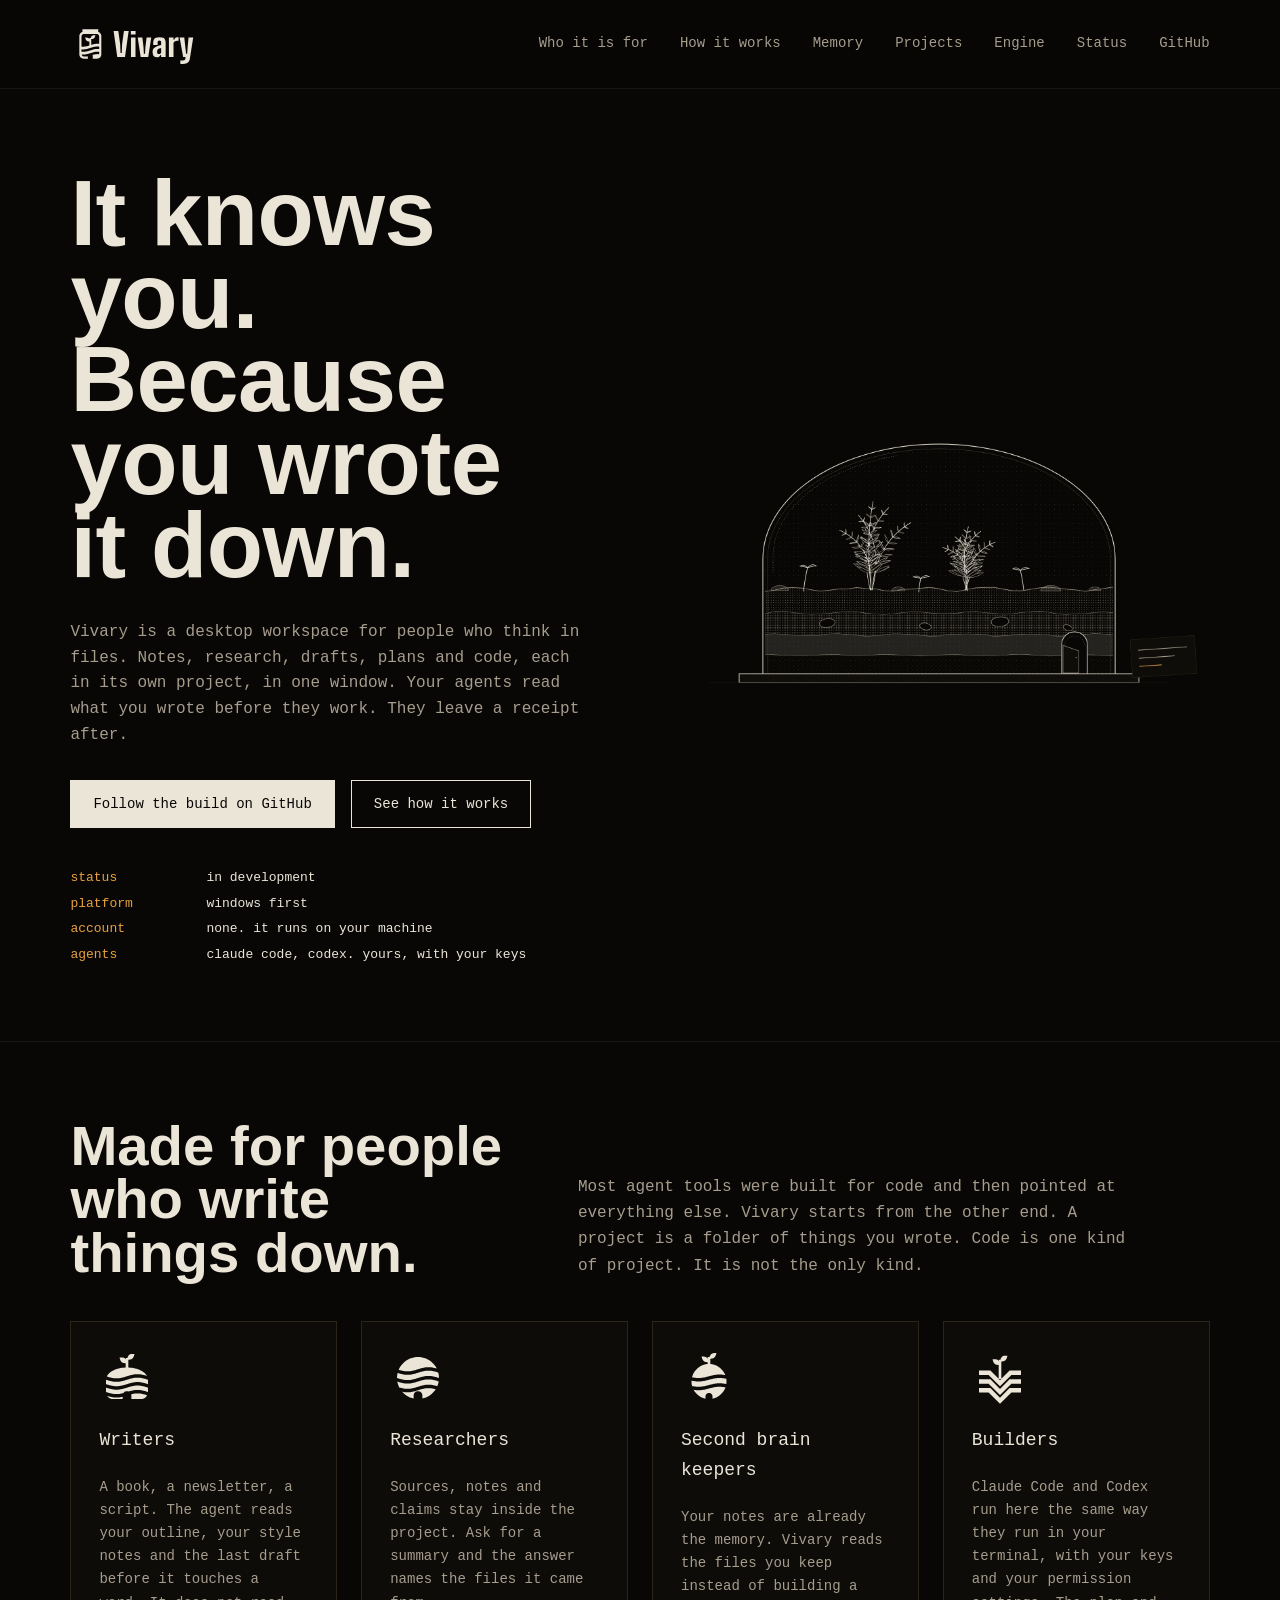
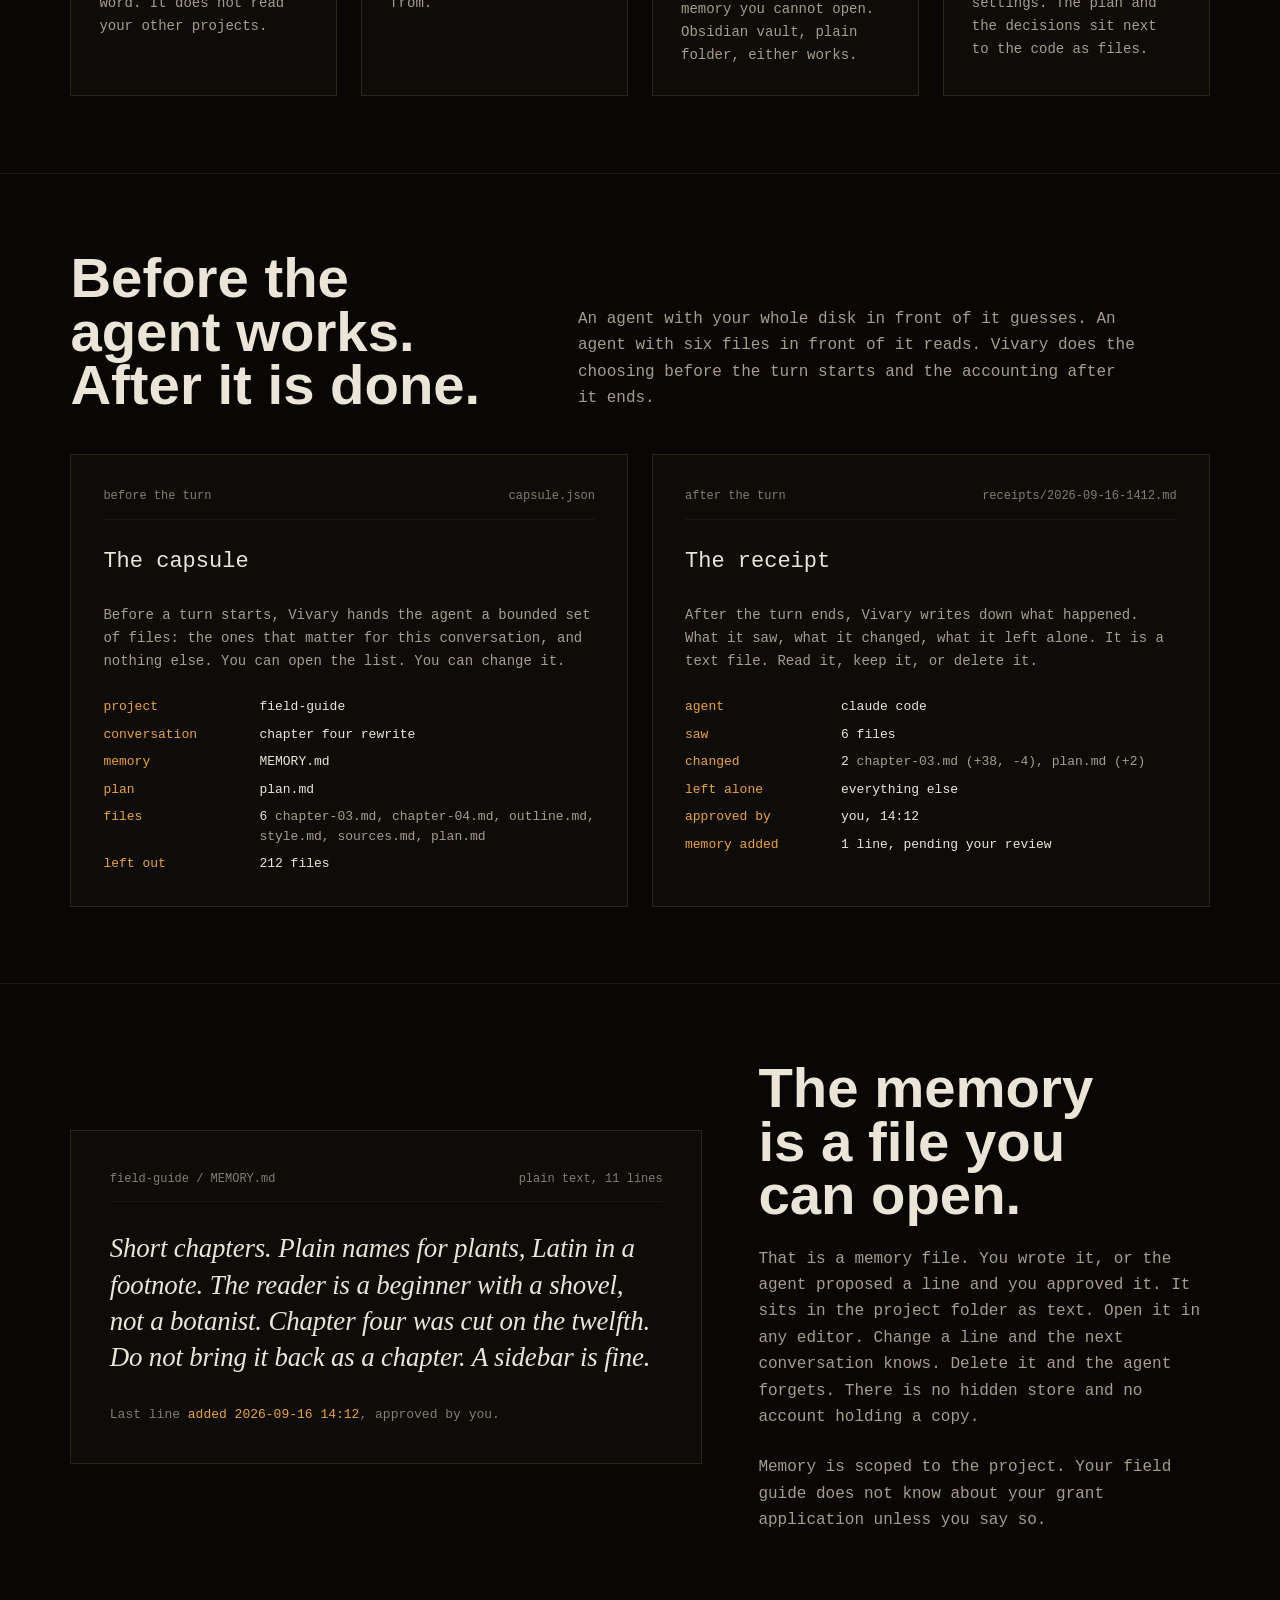
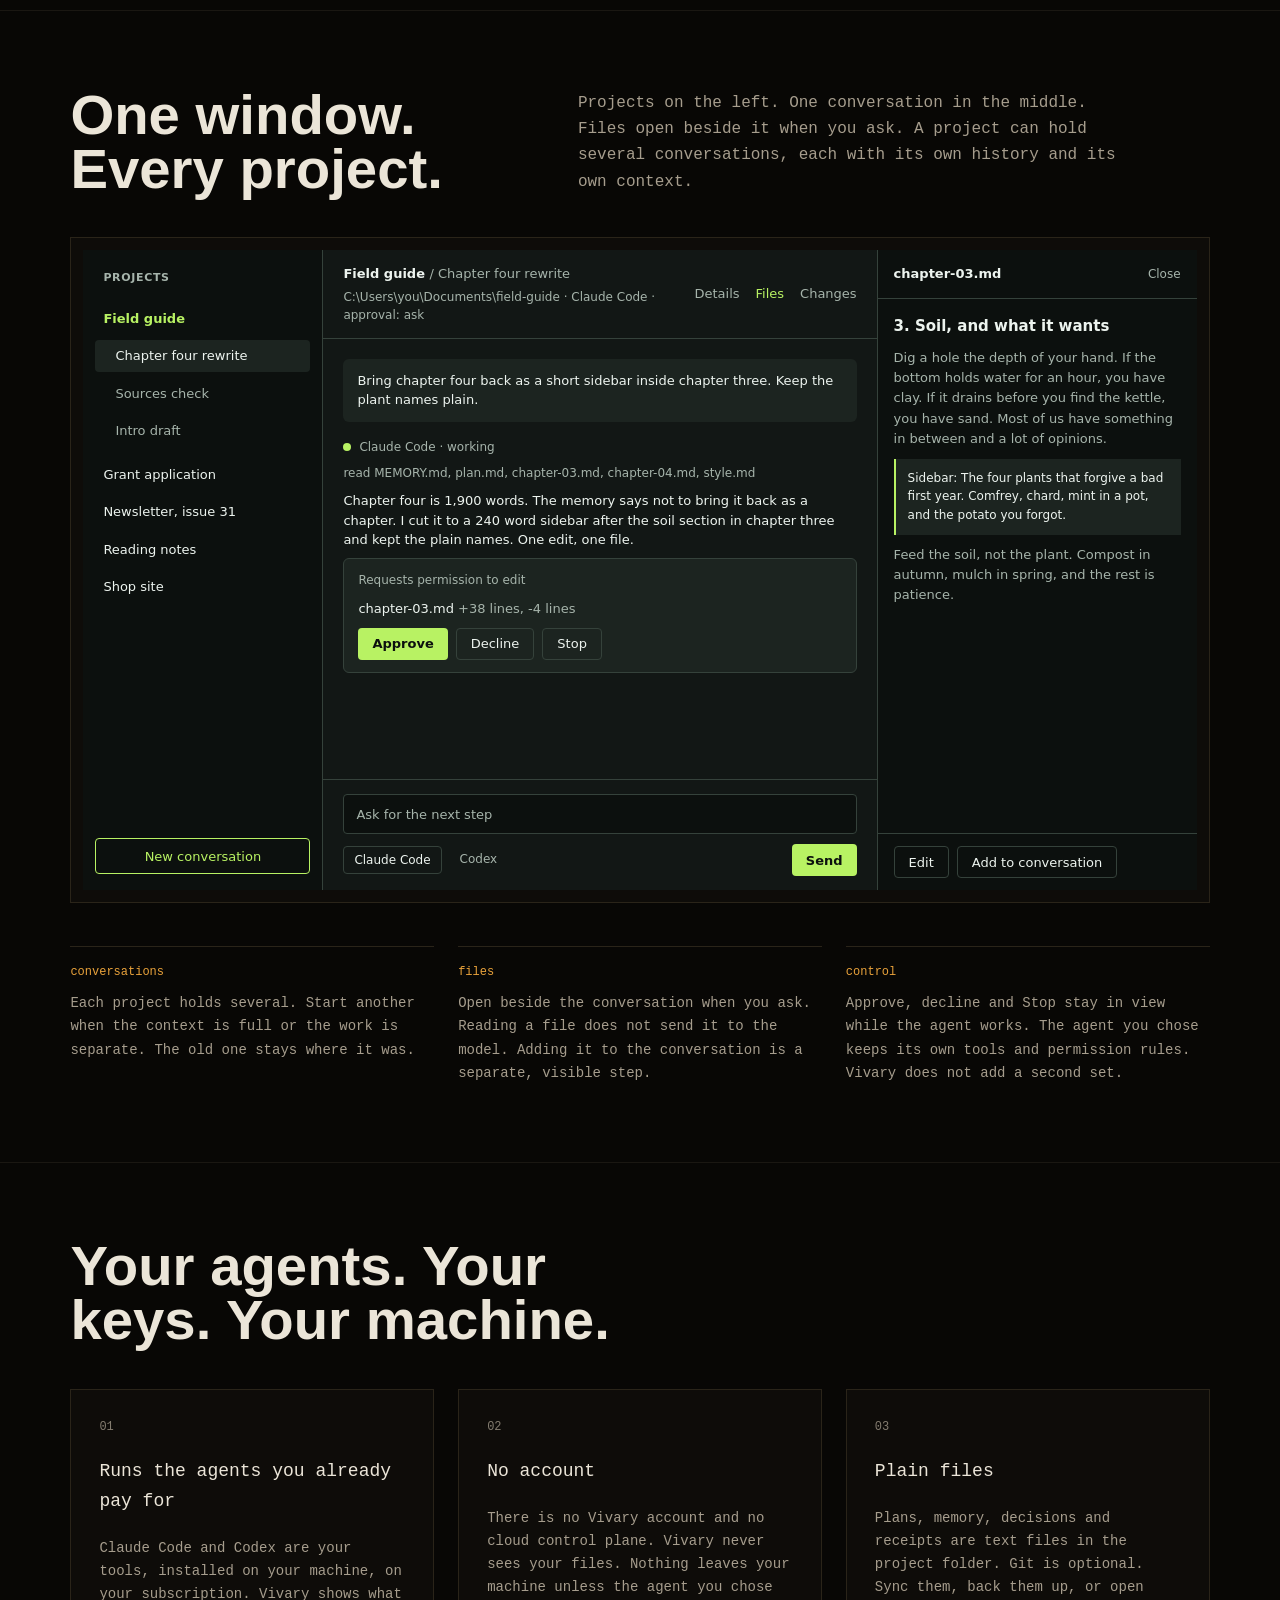
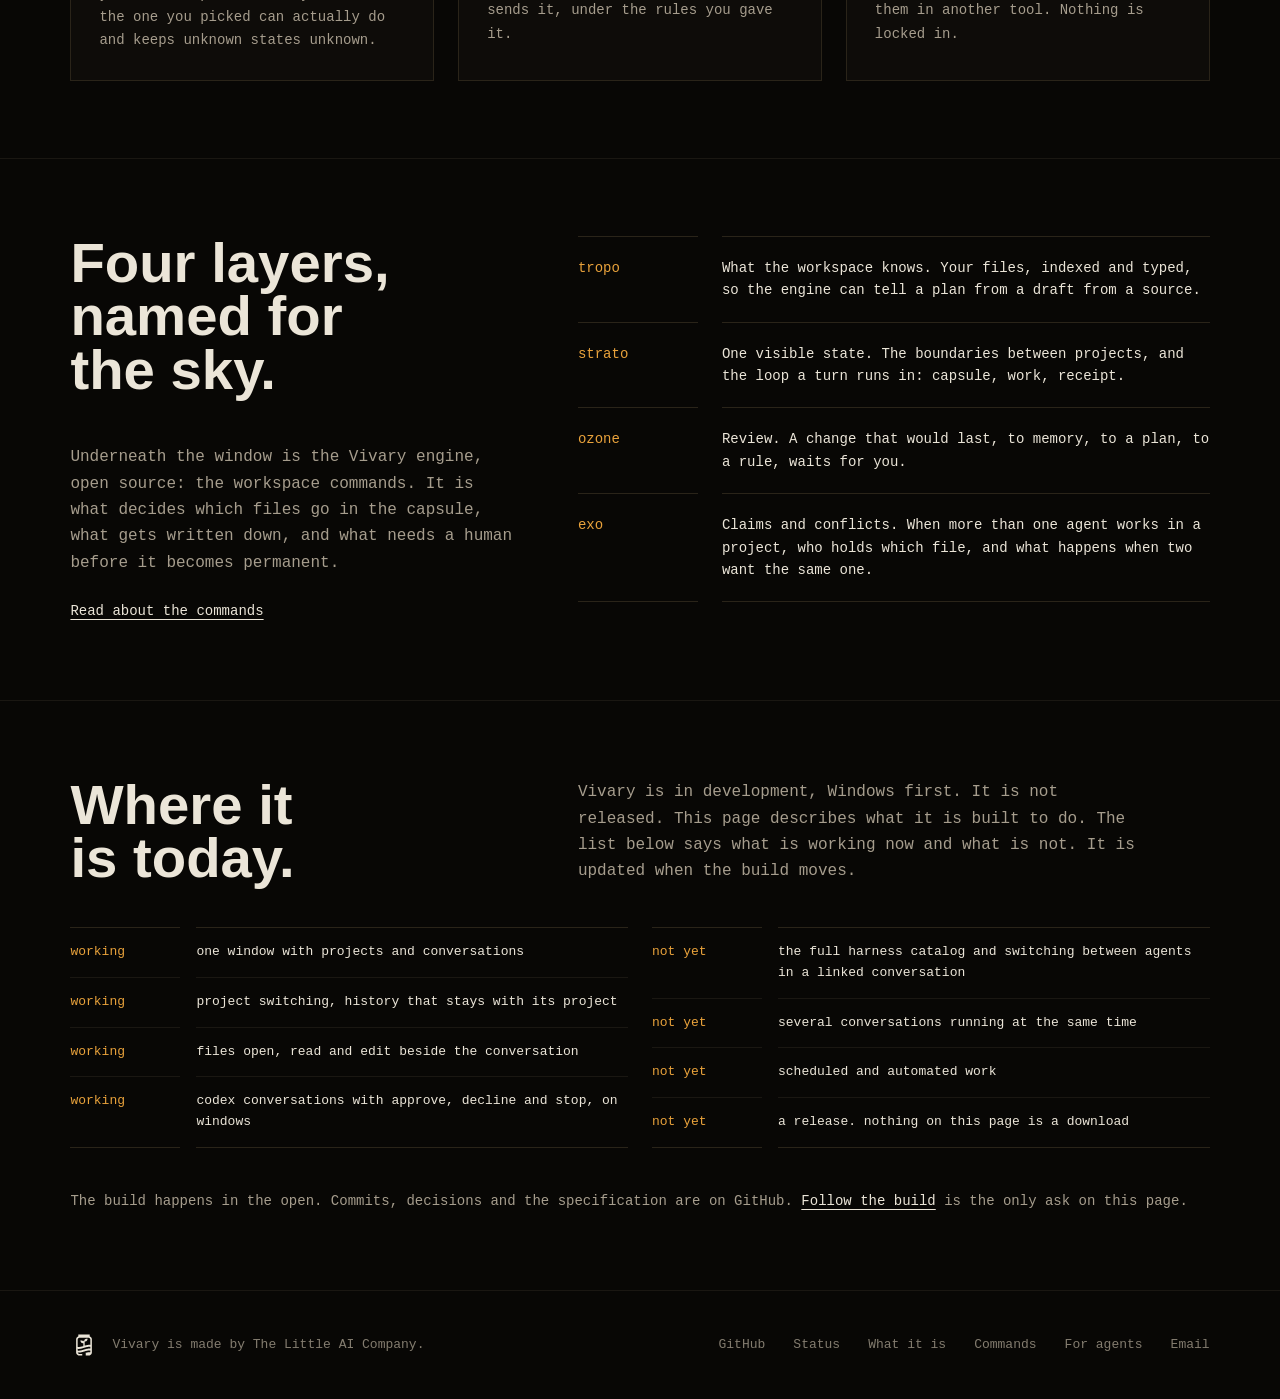
==== index.html @ 5a834c54 "Preview build of vivary-site at 9e6b8a2" ====
<!DOCTYPE html><html lang="en" class="geist_a71539c9-module__T19VSG__variable geist_mono_8d43a2aa-module__8Li5zG__variable h-full antialiased"><head><meta charSet="utf-8"/><meta name="viewport" content="width=device-width, initial-scale=1"/><link rel="preload" href="/_next/static/media/66b33cc02d8f8b9d-s.p.3slq8sz4zhb1g.woff2" as="font" crossorigin="" type="font/woff2"/><link rel="preload" href="/_next/static/media/797e433ab948586e-s.p.0r6juujl39pe6.woff2" as="font" crossorigin="" type="font/woff2"/><link rel="preload" href="/_next/static/media/caa3a2e1cccd8315-s.p.0wgildi0cnwt9.woff2" as="font" crossorigin="" type="font/woff2"/><link rel="preload" href="/_next/static/media/f99c309598d4ef8a.p.2mx8o19a7jz1u.woff2" as="font" crossorigin="" type="font/woff2"/><link rel="preload" href="/brand/vivary-lockup-horizontal-bone.svg" as="image"/><link rel="preload" href="/brand/vivary-mark-dome-sprout-bone.svg" as="image"/><link rel="preload" href="/brand/vivary-mark-wave-globe-bone.svg" as="image"/><link rel="preload" href="/brand/vivary-mark-seed-world-bone.svg" as="image"/><link rel="preload" href="/brand/vivary-mark-strata-sprout-bone.svg" as="image"/><link rel="preload" href="/brand/vivary-mark-jar-bone.svg" as="image"/><link rel="stylesheet" href="/_next/static/chunks/41eshlbmey2hq.css" data-precedence="next"/><link rel="stylesheet" href="/_next/static/chunks/0y_wzy_eu-_cp.css" data-precedence="next"/><link rel="preload" as="script" fetchPriority="low" href="/_next/static/chunks/1fklq3a2tovvo.js"/><script src="/_next/static/chunks/3__uuebf2tk1a.js" async=""></script><script src="/_next/static/chunks/02d1bsf4dkg_l.js" async=""></script><script src="/_next/static/chunks/0x1mb89vrvy-1.js" async=""></script><script src="/_next/static/chunks/turbopack-0-k1bry-fw7cl.js" async=""></script><script src="/_next/static/chunks/42jt0d-7f3_r1.js" async=""></script><script src="/_next/static/chunks/35w9cjxe9fbm-.js" async=""></script><title>Vivary knows you because you wrote it down</title><meta name="description" content="Vivary is a desktop workspace where your agents work from the files you own. It knows you. Because you wrote it down."/><meta name="robots" content="noindex, nofollow"/><link rel="canonical" href="https://vivary-dev.github.io/"/><meta property="og:title" content="Vivary"/><meta property="og:description" content="A desktop workspace where your agents work from files you own."/><meta property="og:site_name" content="Vivary"/><meta property="og:image" content="https://vivary-dev.github.io/brand/vivary-social-1200x630.png"/><meta property="og:image:width" content="1200"/><meta property="og:image:height" content="630"/><meta property="og:image:alt" content="Vivary. It knows you. Because you wrote it down."/><meta property="og:type" content="website"/><meta name="twitter:card" content="summary_large_image"/><meta name="twitter:title" content="Vivary"/><meta name="twitter:description" content="A desktop workspace where your agents work from files you own."/><meta name="twitter:image" content="https://vivary-dev.github.io/brand/vivary-social-1200x630.png"/><link rel="icon" href="/icon.svg?icon.3n-skihkjkcry.svg" sizes="any" type="image/svg+xml"/><link rel="apple-touch-icon" href="/apple-icon.png?apple-icon.2tn1xa0q-9phf.png" sizes="1024x1024" type="image/png"/><meta name="next-size-adjust" content=""/><script src="/_next/static/chunks/0cz1d0mv5g_q7.js" noModule=""></script></head><body class="min-h-full flex flex-col"><div hidden=""><!--$--><!--/$--></div><div class="v9 big_shoulders_38bdf69b-module__PnRATa__variable fraunces_84f9cc3c-module__8w8rDW__variable"><a class="skip" href="#main">Skip to content</a><header class="top"><div class="wrap"><a class="brand" aria-label="Vivary home" href="/"><img src="/brand/vivary-lockup-horizontal-bone.svg" alt="Vivary" width="173" height="88"/></a><nav aria-label="Site"><a href="/#for">Who it is for</a><a href="/#how">How it works</a><a href="/#memory">Memory</a><a href="/#projects">Projects</a><a href="/#engine">Engine</a><a href="/#status">Status</a><a href="https://github.com/vivary-dev">GitHub</a></nav><button type="button" class="menu-button" aria-label="Open menu" aria-expanded="false" aria-controls="_R_39brb_"><svg width="20" height="20" viewBox="0 0 20 20" fill="none" stroke="currentColor" stroke-width="1.5" aria-hidden="true"><path d="M3 6h14M3 10h14M3 14h14"></path></svg></button><div id="_R_39brb_" class="menu" data-open="false"><nav aria-label="Site, phone"><a href="/#for">Who it is for</a><a href="/#how">How it works</a><a href="/#memory">Memory</a><a href="/#projects">Projects</a><a href="/#engine">Engine</a><a href="/#status">Status</a><a href="https://github.com/vivary-dev">GitHub</a></nav></div></div></header><main id="main"><script type="application/ld+json">{"@context":"https://schema.org","@graph":[{"@type":"SoftwareApplication","name":"Vivary","description":"A desktop workspace where your agents work from files you own.","applicationCategory":"DeveloperApplication","operatingSystem":"Windows","author":{"@type":"Organization","name":"The Little AI Company"},"creator":{"@type":"Person","name":"Jeff Kazzee"},"url":"/"},{"@type":"Organization","name":"Vivary","url":"/","sameAs":["https://github.com/vivary-dev","https://github.com/vivary-dev/Vivary-New","https://github.com/vivary-dev/vivary"]}]}</script><section id="top" class="hero in"><div class="wrap"><div class="hero-copy"><h1 class="display display-xl">It knows you. Because you wrote it down.</h1><p class="deck">Vivary is a desktop workspace for people who think in files. Notes, research, drafts, plans and code, each in its own project, in one window. Your agents read what you wrote before they work. They leave a receipt after.</p><div class="cta"><a class="btn btn-solid" href="https://github.com/vivary-dev/Vivary-New">Follow the build on GitHub</a><a class="btn" href="#how">See how it works</a></div><dl class="kv num"><div><dt>status</dt><dd>in development</dd></div><div><dt>platform</dt><dd>windows first</dd></div><div><dt>account</dt><dd>none. it runs on your machine</dd></div><div><dt>agents</dt><dd>claude code, codex. yours, with your keys</dd></div></dl></div><div class="hero-art"><picture><source srcSet="/brand/vivary-hero-vivarium.webp" type="image/webp"/><img src="/brand/vivary-hero-vivarium.png" width="1600" height="900" alt="A vivarium in cross section: a glass cloche over four strata, ferns and sprouts, a door at the edge of the world, and a label leaning on the plate"/></picture></div></div></section><section id="for" class="sec"><div class="wrap stack"><div class="intro"><h2 class="display display-lg reveal">Made for people who write things down.</h2><p class="lede reveal">Most agent tools were built for code and then pointed at everything else. Vivary starts from the other end. A project is a folder of things you wrote. Code is one kind of project. It is not the only kind.</p></div><div class="cards reveal"><article class="card scan"><img src="/brand/vivary-mark-dome-sprout-bone.svg" alt="" width="56" height="56"/><h3>Writers</h3><p>A book, a newsletter, a script. The agent reads your outline, your style notes and the last draft before it touches a word. It does not read your other projects.</p></article><article class="card scan"><img src="/brand/vivary-mark-wave-globe-bone.svg" alt="" width="56" height="56"/><h3>Researchers</h3><p>Sources, notes and claims stay inside the project. Ask for a summary and the answer names the files it came from.</p></article><article class="card scan"><img src="/brand/vivary-mark-seed-world-bone.svg" alt="" width="56" height="56"/><h3>Second brain keepers</h3><p>Your notes are already the memory. Vivary reads the files you keep instead of building a memory you cannot open. Obsidian vault, plain folder, either works.</p></article><article class="card scan"><img src="/brand/vivary-mark-strata-sprout-bone.svg" alt="" width="56" height="56"/><h3>Builders</h3><p>Claude Code and Codex run here the same way they run in your terminal, with your keys and your permission settings. The plan and the decisions sit next to the code as files.</p></article></div></div></section><section id="how" class="sec"><div class="wrap stack"><div class="intro"><h2 class="display display-lg reveal">Before the agent works. After it is done.</h2><p class="lede reveal">An agent with your whole disk in front of it guesses. An agent with six files in front of it reads. Vivary does the choosing before the turn starts and the accounting after it ends.</p></div><div class="cards cards-2 reveal"><article class="card card-wide scan"><div class="card-head"><span>before the turn</span><span>capsule.json</span></div><h3>The capsule</h3><p>Before a turn starts, Vivary hands the agent a bounded set of files: the ones that matter for this conversation, and nothing else. You can open the list. You can change it.</p><dl class="kv num"><div><dt>project</dt><dd>field-guide</dd></div><div><dt>conversation</dt><dd>chapter four rewrite</dd></div><div><dt>memory</dt><dd>MEMORY.md</dd></div><div><dt>plan</dt><dd>plan.md</dd></div><div><dt>files</dt><dd>6 <span>chapter-03.md, chapter-04.md, outline.md, style.md, sources.md, plan.md</span></dd></div><div><dt>left out</dt><dd>212 files</dd></div></dl></article><article class="card card-wide scan"><div class="card-head"><span>after the turn</span><span>receipts/2026-09-16-1412.md</span></div><h3>The receipt</h3><p>After the turn ends, Vivary writes down what happened. What it saw, what it changed, what it left alone. It is a text file. Read it, keep it, or delete it.</p><dl class="kv num"><div><dt>agent</dt><dd>claude code</dd></div><div><dt>saw</dt><dd>6 files</dd></div><div><dt>changed</dt><dd>2 <span>chapter-03.md (+38, -4), plan.md (+2)</span></dd></div><div><dt>left alone</dt><dd>everything else</dd></div><div><dt>approved by</dt><dd>you, 14:12</dd></div><div><dt>memory added</dt><dd>1 line, pending your review</dd></div></dl></article></div></div></section><section id="memory" class="sec"><div class="wrap memory-grid"><figure class="memfig scan reveal"><div class="card-head"><span>field-guide / MEMORY.md</span><span>plain text, 11 lines</span></div><blockquote class="speaks">Short chapters. Plain names for plants, Latin in a footnote. The reader is a beginner with a shovel, not a botanist. Chapter four was cut on the twelfth. Do not bring it back as a chapter. A sidebar is fine.</blockquote><figcaption>Last line <span class="rec">added 2026-09-16 14:12</span>, approved by you.</figcaption></figure><div class="memory-copy"><h2 class="display display-lg reveal">The memory is a file you can open.</h2><p class="lede reveal">That is a memory file. You wrote it, or the agent proposed a line and you approved it. It sits in the project folder as text. Open it in any editor. Change a line and the next conversation knows. Delete it and the agent forgets. There is no hidden store and no account holding a copy.</p><p class="lede reveal">Memory is scoped to the project. Your field guide does not know about your grant application unless you say so.</p></div></div></section><section id="projects" class="sec"><div class="wrap stack"><div class="intro"><h2 class="display display-lg reveal">One window. Every project.</h2><p class="lede reveal">Projects on the left. One conversation in the middle. Files open beside it when you ask. A project can hold several conversations, each with its own history and its own context.</p></div><div class="app-frame reveal" aria-label="The Vivary window, drawn" role="img"><div class="app" aria-hidden="true"><div class="app-nav"><div class="rail">PROJECTS</div><div class="proj on">Field guide</div><div class="conv on">Chapter four rewrite</div><div class="conv">Sources check</div><div class="conv">Intro draft</div><div class="proj" style="padding-top:0.75rem">Grant application</div><div class="proj">Newsletter, issue 31</div><div class="proj">Reading notes</div><div class="proj">Shop site</div><div class="grow"></div><span class="app-btn outline-lime" style="display:inline-flex;align-items:center;justify-content:center">New conversation</span></div><div class="app-main"><div class="app-bar"><div><b>Field guide <span>/ Chapter four rewrite</span></b><small><span class="phone-only">Claude Code · approval: ask</span><span class="desk-only">C:\Users\you\Documents\field-guide · Claude Code · approval: ask</span></small></div><div class="tabs"><span class="phone-only">Projects</span><span class="desk-only">Details</span><span class="on">Files</span><span class="desk-only">Changes</span></div></div><div class="app-thread"><div class="app-me">Bring chapter four back as a short sidebar inside chapter three. Keep the plant names plain.</div><div class="app-turn"><div class="who">Claude Code · working</div><div class="read">read MEMORY.md, plan.md, chapter-03.md, chapter-04.md, style.md</div><div>Chapter four is 1,900 words. The memory says not to bring it back as a chapter. I cut it to a 240 word sidebar after the soil section in chapter three and kept the plain names. One edit, one file.</div><div class="app-ask"><div class="sub">Requests permission to edit</div><b>chapter-03.md <span>+38 lines, -4 lines</span></b><div class="row"><span class="app-btn primary" style="display:inline-flex;align-items:center">Approve</span><span class="app-btn" style="display:inline-flex;align-items:center">Decline</span><span class="app-btn" style="display:inline-flex;align-items:center">Stop</span></div></div></div></div><div class="app-compose"><div class="field">Ask for the next step</div><div class="row"><div class="pick"><span class="on">Claude Code</span><span>Codex</span></div><span class="app-btn primary" style="display:inline-flex;align-items:center">Send</span></div></div></div><div class="app-files"><div class="head">chapter-03.md <span>Close</span></div><div class="doc"><h4>3. Soil, and what it wants</h4><p>Dig a hole the depth of your hand. If the bottom holds water for an hour, you have clay. If it drains before you find the kettle, you have sand. Most of us have something in between and a lot of opinions.</p><div class="aside">Sidebar: The four plants that forgive a bad first year. Comfrey, chard, mint in a pot, and the potato you forgot.</div><p>Feed the soil, not the plant. Compost in autumn, mulch in spring, and the rest is patience.</p></div><div class="foot"><span class="app-btn" style="display:inline-flex;align-items:center">Edit</span><span class="app-btn" style="display:inline-flex;align-items:center">Add to conversation</span></div></div></div></div><div class="notes reveal"><div class="note"><div class="key">conversations</div><p>Each project holds several. Start another when the context is full or the work is separate. The old one stays where it was.</p></div><div class="note"><div class="key">files</div><p>Open beside the conversation when you ask. Reading a file does not send it to the model. Adding it to the conversation is a separate, visible step.</p></div><div class="note"><div class="key">control</div><p>Approve, decline and Stop stay in view while the agent works. The agent you chose keeps its own tools and permission rules. Vivary does not add a second set.</p></div></div></div></section><section class="sec"><div class="wrap stack"><h2 class="display display-lg reveal" style="max-width:22ch">Your agents. Your keys. Your machine.</h2><div class="cards cards-3 reveal"><article class="card scan"><div class="ord">01</div><h3>Runs the agents you already pay for</h3><p>Claude Code and Codex are your tools, installed on your machine, on your subscription. Vivary shows what the one you picked can actually do and keeps unknown states unknown.</p></article><article class="card scan"><div class="ord">02</div><h3>No account</h3><p>There is no Vivary account and no cloud control plane. Vivary never sees your files. Nothing leaves your machine unless the agent you chose sends it, under the rules you gave it.</p></article><article class="card scan"><div class="ord">03</div><h3>Plain files</h3><p>Plans, memory, decisions and receipts are text files in the project folder. Git is optional. Sync them, back them up, or open them in another tool. Nothing is locked in.</p></article></div></div></section><section id="engine" class="sec"><div class="wrap two"><div class="lead engine-copy"><h2 class="display display-lg reveal">Four layers, named for the sky.</h2><p class="lede reveal">Underneath the window is the Vivary engine, open source: the workspace commands. It is what decides which files go in the capsule, what gets written down, and what needs a human before it becomes permanent.</p><p class="reveal" style="margin:0;font-size:var(--t-sm)"><a class="link" href="/commands/">Read about the commands</a></p></div><div class="body reveal"><dl class="rows num" aria-label="The four layers"><div><dt>tropo</dt><dd>What the workspace knows. Your files, indexed and typed, so the engine can tell a plan from a draft from a source.</dd></div><div><dt>strato</dt><dd>One visible state. The boundaries between projects, and the loop a turn runs in: capsule, work, receipt.</dd></div><div><dt>ozone</dt><dd>Review. A change that would last, to memory, to a plan, to a rule, waits for you.</dd></div><div><dt>exo</dt><dd>Claims and conflicts. When more than one agent works in a project, who holds which file, and what happens when two want the same one.</dd></div></dl></div></div></section><section id="status" class="sec"><div class="wrap stack"><div class="intro"><h2 class="display display-lg reveal">Where it is today.</h2><p class="lede reveal">Vivary is in development, Windows first. It is not released. This page describes what it is built to do. The list below says what is working now and what is not. It is updated when the build moves.</p></div><div class="today reveal"><dl class="rows num rows-tight" aria-label="Working now"><div><dt>working</dt><dd>one window with projects and conversations</dd></div><div><dt>working</dt><dd>project switching, history that stays with its project</dd></div><div><dt>working</dt><dd>files open, read and edit beside the conversation</dd></div><div><dt>working</dt><dd>codex conversations with approve, decline and stop, on windows</dd></div></dl><dl class="rows num rows-tight" aria-label="Not yet"><div><dt>not yet</dt><dd>the full harness catalog and switching between agents in a linked conversation</dd></div><div><dt>not yet</dt><dd>several conversations running at the same time</dd></div><div><dt>not yet</dt><dd>scheduled and automated work</dd></div><div><dt>not yet</dt><dd>a release. nothing on this page is a download</dd></div></dl></div><p class="lede reveal" style="max-width:none;font-size:var(--t-sm)">The build happens in the open. Commits, decisions and the specification are on GitHub.<!-- --> <a class="link" href="https://github.com/vivary-dev/Vivary-New">Follow the build</a> <!-- -->is the only ask on this page.</p></div></section></main><footer><div class="wrap"><div class="made"><img src="/brand/vivary-mark-jar-bone.svg" alt="" width="28" height="28"/><span>Vivary is made by The Little AI Company.</span></div><nav aria-label="Footer"><a href="https://github.com/vivary-dev">GitHub</a><a href="/#status">Status</a><a href="/what-is-vivary/">What it is</a><a href="/commands/">Commands</a><a href="/llms.txt">For agents</a><a href="mailto:support@vivary.dev">Email</a></nav></div></footer></div><!--$--><!--/$--><script src="/_next/static/chunks/1fklq3a2tovvo.js" id="_R_" async=""></script><script>(self.__next_f=self.__next_f||[]).push([0])</script><script>self.__next_f.push([1,"1:\"$Sreact.fragment\"\n2:I[10240,[\"/_next/static/chunks/42jt0d-7f3_r1.js\"],\"default\"]\n3:I[75681,[\"/_next/static/chunks/42jt0d-7f3_r1.js\"],\"default\"]\n4:I[3453,[\"/_next/static/chunks/42jt0d-7f3_r1.js\",\"/_next/static/chunks/35w9cjxe9fbm-.js\"],\"\"]\n5:I[19154,[\"/_next/static/chunks/42jt0d-7f3_r1.js\",\"/_next/static/chunks/35w9cjxe9fbm-.js\"],\"MobileNav\"]\n6:I[41021,[\"/_next/static/chunks/42jt0d-7f3_r1.js\",\"/_next/static/chunks/35w9cjxe9fbm-.js\"],\"Section\"]\n7:I[78483,[\"/_next/static/chunks/42jt0d-7f3_r1.js\"],\"Umami\"]\n11:I[4450,[\"/_next/static/chunks/42jt0d-7f3_r1.js\"],\"default\",1]\n:HL[\"/_next/static/chunks/41eshlbmey2hq.css\",\"style\"]\n:HL[\"/_next/static/media/66b33cc02d8f8b9d-s.p.3slq8sz4zhb1g.woff2\",\"font\",{\"crossOrigin\":\"\",\"type\":\"font/woff2\"}]\n:HL[\"/_next/static/media/797e433ab948586e-s.p.0r6juujl39pe6.woff2\",\"font\",{\"crossOrigin\":\"\",\"type\":\"font/woff2\"}]\n:HL[\"/_next/static/media/caa3a2e1cccd8315-s.p.0wgildi0cnwt9.woff2\",\"font\",{\"crossOrigin\":\"\",\"type\":\"font/woff2\"}]\n:HL[\"/_next/static/media/f99c309598d4ef8a.p.2mx8o19a7jz1u.woff2\",\"font\",{\"crossOrigin\":\"\",\"type\":\"font/woff2\"}]\n:HL[\"/_next/static/chunks/0y_wzy_eu-_cp.css\",\"style\"]\n:HL[\"/brand/vivary-lockup-horizontal-bone.svg\",\"image\"]\n:HL[\"/brand/vivary-mark-jar-bone.svg\",\"image\"]\n0:{\"P\":null,\"c\":[\"\",\"\"],\"q\":\"\",\"i\":false,\"f\":[[[\"\",{\"children\":[\"__PAGE__\",{},\"$undefined\",\"$undefined\",4608]},\"$undefined\",\"$undefined\",4624],[[\"$\",\"$1\",\"c\",{\"children\":[[[\"$\",\"link\",\"0\",{\"rel\":\"stylesheet\",\"href\":\"/_next/static/chunks/41eshlbmey2hq.css\",\"precedence\":\"next\",\"crossOrigin\":\"$undefined\",\"nonce\":\"$undefined\"}],[\"$\",\"script\",\"script-0\",{\"src\":\"/_next/static/chunks/42jt0d-7f3_r1.js\",\"async\":true,\"nonce\":\"$undefined\"}]],[\"$\",\"html\",null,{\"lang\":\"en\",\"className\":\"geist_a71539c9-module__T19VSG__variable geist_mono_8d43a2aa-module__8Li5zG__variable h-full antialiased\",\"children\":[\"$\",\"body\",null,{\"className\":\"min-h-full flex flex-col\",\"children\":[[\"$\",\"$L2\",null,{\"parallelRouterKey\":\"children\",\"error\":\"$undefined\",\"errorStyles\":\"$undefined\",\"errorScripts\":\"$undefined\",\"template\":[\"$\",\"$L3\",null,{}],\"templateStyles\":\"$undefined\",\"templateScripts\":\"$undefined\",\"notFound\":[[\"$\",\"div\",null,{\"className\":\"v9 big_shoulders_38bdf69b-module__PnRATa__variable fraunces_84f9cc3c-module__8w8rDW__variable\",\"children\":[[\"$\",\"a\",null,{\"className\":\"skip\",\"href\":\"#main\",\"children\":\"Skip to content\"}],[\"$\",\"header\",null,{\"className\":\"top\",\"children\":[\"$\",\"div\",null,{\"className\":\"wrap\",\"children\":[[\"$\",\"$L4\",null,{\"className\":\"brand\",\"href\":\"/\",\"aria-label\":\"Vivary home\",\"children\":[\"$\",\"img\",null,{\"src\":\"/brand/vivary-lockup-horizontal-bone.svg\",\"alt\":\"Vivary\",\"width\":173,\"height\":88}]}],[\"$\",\"nav\",null,{\"aria-label\":\"Site\",\"children\":[[\"$\",\"$L4\",\"/#for\",{\"href\":\"/#for\",\"aria-current\":\"$undefined\",\"children\":\"Who it is for\"}],[\"$\",\"$L4\",\"/#how\",{\"href\":\"/#how\",\"aria-current\":\"$undefined\",\"children\":\"How it works\"}],[\"$\",\"$L4\",\"/#memory\",{\"href\":\"/#memory\",\"aria-current\":\"$undefined\",\"children\":\"Memory\"}],[\"$\",\"$L4\",\"/#projects\",{\"href\":\"/#projects\",\"aria-current\":\"$undefined\",\"children\":\"Projects\"}],[\"$\",\"$L4\",\"/#engine\",{\"href\":\"/#engine\",\"aria-current\":\"$undefined\",\"children\":\"Engine\"}],[\"$\",\"$L4\",\"/#status\",{\"href\":\"/#status\",\"aria-current\":\"$undefined\",\"children\":\"Status\"}],[\"$\",\"a\",\"https://github.com/vivary-dev\",{\"href\":\"https://github.com/vivary-dev\",\"children\":\"GitHub\"}]]}],[\"$\",\"$L5\",null,{\"items\":[{\"href\":\"/#for\",\"label\":\"Who it is for\"},{\"href\":\"/#how\",\"label\":\"How it works\"},{\"href\":\"/#memory\",\"label\":\"Memory\"},{\"href\":\"/#projects\",\"label\":\"Projects\"},{\"href\":\"/#engine\",\"label\":\"Engine\"},{\"href\":\"/#status\",\"label\":\"Status\"},{\"href\":\"https://github.com/vivary-dev\",\"label\":\"GitHub\",\"external\":true}]}]]}]}],[\"$\",\"main\",null,{\"id\":\"main\",\"children\":[\"$\",\"$L6\",null,{\"className\":\"doc notfound in\",\"children\":[\"$\",\"div\",null,{\"className\":\"wrap\",\"children\":[[\"$\",\"h1\",null,{\"className\":\"display display-lg\",\"children\":\"Nothing at this address.\"}],[\"$\",\"p\",null,{\"className\":\"define\",\"children\":\"The page was moved, or it never existed. The record of what is here is short: the home page, what Vivary is, and the workspace commands.\"}],[\"$\",\"div\",null,{\"className\":\"cta\",\"children\":[[\"$\",\"$L4\",null,{\"className\":\"btn btn-solid\",\"href\":\"/\",\"children\":\"Back to the start\"}],[\"$\",\"$L4\",null,{\"className\":\"btn\",\"href\":\"/what-is-vivary/\",\"children\":\"What Vivary is\"}]]}]]}]}]}],[\"$\",\"footer\",null,{\"children\":[\"$\",\"div\",null,{\"className\":\"wrap\",\"children\":[[\"$\",\"div\",null,{\"className\":\"made\",\"children\":[[\"$\",\"img\",null,{\"src\":\"/brand/vivary-mark-jar-bone.svg\",\"alt\":\"\",\"width\":28,\"height\":28}],[\"$\",\"span\",null,{\"children\":\"Vivary is made by The Little AI Company.\"}]]}],[\"$\",\"nav\",null,{\"aria-label\":\"Footer\",\"children\":[[\"$\",\"a\",null,{\"href\":\"https://github.com/vivary-dev\",\"children\":\"GitHub\"}],[\"$\",\"$L4\",null,{\"href\":\"/#status\",\"children\":\"Status\"}],[\"$\",\"$L4\",null,{\"href\":\"/what-is-vivary/\",\"children\":\"What it is\"}],[\"$\",\"$L4\",null,{\"href\":\"/commands/\",\"children\":\"Commands\"}],[\"$\",\"a\",null,{\"href\":\"/llms.txt\",\"children\":\"For agents\"}],[\"$\",\"a\",null,{\"href\":\"mailto:support@vivary.dev\",\"children\":\"Email\"}]]}]]}]}]]}],[[\"$\",\"link\",\"0\",{\"rel\":\"stylesheet\",\"href\":\"/_next/static/chunks/0y_wzy_eu-_cp.css\",\"precedence\":\"next\",\"crossOrigin\":\"$undefined\",\"nonce\":\"$undefined\"}]]],\"forbidden\":\"$undefined\",\"unauthorized\":\"$undefined\"}],[\"$\",\"$L7\",null,{}]]}]}]]}],{\"children\":[[\"$\",\"$1\",\"c\",{\"children\":[[\"$\",\"div\",null,{\"className\":\"v9 big_shoulders_38bdf69b-module__PnRATa__variable fraunces_84f9cc3c-module__8w8rDW__variable\",\"children\":[[\"$\",\"a\",null,{\"className\":\"skip\",\"href\":\"#main\",\"children\":\"Skip to content\"}],[\"$\",\"header\",null,{\"className\":\"top\",\"children\":[\"$\",\"div\",null,{\"className\":\"wrap\",\"children\":[[\"$\",\"$L4\",null,{\"className\":\"brand\",\"href\":\"/\",\"aria-label\":\"Vivary home\",\"children\":[\"$\",\"img\",null,{\"src\":\"/brand/vivary-lockup-horizontal-bone.svg\",\"alt\":\"Vivary\",\"width\":173,\"height\":88}]}],[\"$\",\"nav\",null,{\"aria-label\":\"Site\",\"children\":[[\"$\",\"$L4\",\"/#for\",{\"href\":\"/#for\",\"aria-current\":\"$undefined\",\"children\":\"Who it is for\"}],[\"$\",\"$L4\",\"/#how\",{\"href\":\"/#how\",\"aria-current\":\"$undefined\",\"children\":\"How it works\"}],[\"$\",\"$L4\",\"/#memory\",{\"href\":\"/#memory\",\"aria-current\":\"$undefined\",\"children\":\"Memory\"}],[\"$\",\"$L4\",\"/#projects\",{\"href\":\"/#projects\",\"aria-current\":\"$undefined\",\"children\":\"Projects\"}],[\"$\",\"$L4\",\"/#engine\",{\"href\":\"/#engine\",\"aria-current\":\"$undefined\",\"children\":\"Engine\"}],\"$L8\",\"$L9\"]}],\"$La\"]}]}],\"$Lb\",\"$Lc\"]}],[\"$Ld\",\"$Le\"],\"$Lf\"]}],{},null,false,null]},null,false,null],\"$L10\",false]],\"m\":\"$undefined\",\"G\":[\"$11\",[\"$L12\"]],\"S\":true,\"h\":null,\"r\":\"$undefined\",\"s\":\"$undefined\",\"a\":\"$undefined\",\"l\":\"$undefined\",\"p\":\"$undefined\",\"d\":\"$undefined\",\"b\":\"ZPnZLZ_u5FouxqIWMZmSe\"}\n1a:I[21017,[\"/_next/static/chunks/42jt0d-7f3_r1.js\"],\"OutletBoundary\"]\n1b:\"$Sreact.suspense\"\n1d:I[21017,[\"/_next/static/chunks/42jt0d-7f3_r1.js\"],\"ViewportBoundary\"]\n1f:I[21017,[\"/_next/static/chunks/42jt0d-7f3_r1.js\"],\"MetadataBoundary\"]\n:HL[\"/brand/vivary-mark-dome-sprout-bone.svg\",\"image\"]\n:HL[\"/brand/vivary-mark-wave-globe-bone.svg\",\"image\"]\n:HL[\"/brand/vivary-mark-seed-world-bone.svg\",\"image\"]\n:HL[\"/brand/vivary-mark-strata-sprout-bone.svg\",\"image\"]\n8:[\"$\",\"$L4\",\"/#status\",{\"href\":\"/#status\",\"aria-current\":\"$undefined\",\"children\":\"Status\"}]\n9:[\"$\",\"a\",\"https://github.com/vivary-dev\",{\"href\":\"https://github.com/vivary-dev\",\"children\":\"GitHub\"}]\na:[\"$\",\"$L5\",null,{\"items\":[\"$0:f:0:1:0:props:children:1:props:children:props:children:0:props:notFound:0:props:children:1:props:children:props:children:2:props:items:0\",\"$0:f:0:1:0:props:children:1:props:children:props:children:0:props:notFound:0:props:children:1:props:children:props:children:2:props:items:1\",\"$0:f:0:1:0:props:children:1:props:children:props:children:0:props:notFound:0:props:children:1:props:children:props:children:2:props:items:2\",\"$0:f:0:1:0:props:children:1:props:children:props:children:0:props:notFound:0:props:children:1:props:children:props:children:2:props:items:3\",\"$0:f:0:1:0:props:children:1:props:children:props:children:0:props:notFound:0:props:children:1:props:children:props:children:2:props:items:4\",\"$0:f:0:1:0:props:children:1:props:children:props:children:0:props:notFound:0:props:children:1:props:children:props:children:2:props:items:5\",\"$0:f:0:1:0:props:children:1:props:children:props:children:0:props:notFound:0:props:children:1:props:children:props:children:2:props:items:6\"]}]\n13:[[\"$\",\"source\",null,{\"srcSet\":\"/brand/vivary-hero-vivarium.webp\",\"type\":\"image/webp\"}],[\"$\",\"img\",null,{\"src\":\"/brand/vivary-hero-vivarium.png\",\"width\":1600,\"height\":900,\"alt\":\"A vivarium in cross section: a glass cloche over four strata, ferns and sprouts, a door at the edge of the world, and a label leaning on the plate\"}]]\nb:[\"$\",\"main\",null,{\"id\":\"main\",\"children\":[[\"$\",\"script\",null,{\"type\":\"application/ld+json\",\"dangerouslySetInnerHTML\":{\"__html\":\"{\\\"@context\\\":\\\"https://schema.org\\\",\\\"@graph\\\":[{\\\"@type\\\":\\\"SoftwareApplication\\\",\\\"name\\\":\\\"Vivary\\\",\\\"description\\\":\\\"A desktop workspace where your agents work from files you own.\\\",\\\"applicationCategory\\\":\\\"DeveloperApplication\\\",\\\"operatingSystem\\\":\\\"Windows\\\",\\\"author\\\":{\\\"@type\\\":\\\"Organization\\\",\\\"name\\\":\\\"The Little AI Company\\\"},\\\"creator\\\":{\\\"@type\\\":\\\"Person\\\",\\\"name\\\":\\\"Jeff Kazzee\\\"},\\\"url\\\":\\\"/\\\"},{\\\"@type\\\":\\\"Organization\\\",\\\"name\\\":\\\"Vivary\\\",\\\"url\\\":\\\"/\\\",\\\"sameAs\\\":[\\\"https://github.com/vivary-dev\\\",\\\"https://github.com/vivary-dev/Vivary-New\\\",\\\"https://github.com/vivary-dev/vivary\\\"]}]}\"}}],[\"$\",\"$L6\",null,{\"id\":\"top\",\"className\":\"hero in\",\"children\":[\"$\",\"div\",null,{\"className\":\"wrap\",\"children\":[[\"$\",\"div\",null,{\"className\":\"hero-copy\",\"children\":[[\"$\",\"h1\",null,{\"className\":\"display display-xl\",\"children\":\"It knows you. Because you wrote it down.\"}],[\"$\",\"p\",null,{\"className\":\"deck\",\"children\":\"Vivary is a desktop workspace for people who think in files. Notes, research, drafts, plans and code, each in its own project, in one window. Your agents read what you wrote before they work. They leave a receipt after.\"}],[\"$\",\"div\",null,{\"className\":\"cta\",\"children\":[[\"$\",\"a\",null,{\"className\":\"btn btn-solid\",\"href\":\"https://github.com/vivary-dev/Vivary-New\",\"children\":\"Follow the build on GitHub\"}],[\"$\",\"a\",null,{\"className\":\"btn\",\"href\":\"#how\",\"children\":\"See how it works\"}]]}],[\"$\",\"dl\",null,{\"className\":\"kv num\",\"style\":\"$undefined\",\"children\":[[\"$\",\"div\",\"0\",{\"children\":[[\"$\",\"dt\",null,{\"children\":\"status\"}],[\"$\",\"dd\",null,{\"children\":\"in development\"}]]}],[\"$\",\"div\",\"1\",{\"children\":[[\"$\",\"dt\",null,{\"children\":\"platform\"}],[\"$\",\"dd\",null,{\"children\":\"windows first\"}]]}],[\"$\",\"div\",\"2\",{\"children\":[[\"$\",\"dt\",null,{\"children\":\"account\"}],[\"$\",\"dd\",null,{\"children\":\"none. it runs on your machine\"}]]}],[\"$\",\"div\",\"3\",{\"children\":[[\"$\",\"dt\",null,{\"children\":\"agents\"}],[\"$\",\"dd\",null,{\"children\":\"claude code, codex. yours, with your keys\"}]]}]]}]]}],[\"$\",\"div\",null,{\"className\":\"hero-art\",\"children\":[\"$\",\"picture\",null,{\"children\":\"$13\"}]}]]}]}],[\"$\",\"$L6\",null,{\"id\":\"for\",\"className\":\"sec\",\"children\":[\"$\",\"div\",null,{\"className\":\"wrap stack\",\"children\":[[\"$\",\"div\",null,{\"className\":\"intro\",\"children\":[[\"$\",\"h2\",null,{\"className\":\"display display-lg reveal\",\"children\":\"Made for people who write things down.\"}],[\"$\",\"p\",null,{\"className\":\"lede reveal\",\"children\":\"Most agent tools were built for code and then pointed at everything else. Vivary starts from the other end. A project is a folder of things you wrote. Code is one kind of project. It is not the only kind.\"}]]}],[\"$\",\"div\",null,{\"className\":\"cards reveal\",\"children\":[[\"$\",\"article\",\"Writers\",{\"className\":\"card scan\",\"children\":[[\"$\",\"img\",null,{\"src\":\"/brand/vivary-mark-dome-sprout-bone.svg\",\"alt\":\"\",\"width\":56,\"height\":56}],[\"$\",\"h3\",null,{\"children\":\"Writers\"}],[\"$\",\"p\",null,{\"children\":\"A book, a newsletter, a script. The agent reads your outline, your style notes and the last draft before it touches a word. It does not read your other projects.\"}]]}],[\"$\",\"article\",\"Researchers\",{\"className\":\"card scan\",\"children\":[[\"$\",\"img\",null,{\"src\":\"/brand/vivary-mark-wave-globe-bone.svg\",\"alt\":\"\",\"width\":56,\"height\":56}],[\"$\",\"h3\",null,{\"children\":\"Researchers\"}],[\"$\",\"p\",null,{\"children\":\"Sources, notes and claims stay inside the project. Ask for a summary and the answer names the files it came from.\"}]]}],[\"$\",\"article\",\"Second brain keepers\",{\"className\":\"card scan\",\"children\":[[\"$\",\"img\",null,{\"src\":\"/brand/vivary-mark-seed-world-bone.svg\",\"alt\":\"\",\"width\":56,\"height\":56}],[\"$\",\"h3\",null,{\"children\":\"Second brain keepers\"}],[\"$\",\"p\",null,{\"children\":\"Your notes are already the memory. Vivary reads the files you keep instead of building a memory you cannot open. Obsidian vault, plain folder, either works.\"}]]}],[\"$\",\"article\",\"Builders\",{\"className\":\"card scan\",\"children\":[[\"$\",\"img\",null,{\"src\":\"/brand/vivary-mark-strata-sprout-bone.svg\",\"alt\":\"\",\"width\":56,\"height\":56}],[\"$\",\"h3\",null,{\"children\":\"Builders\"}],[\"$\",\"p\",null,{\"children\":\"Claude Code and Codex run here the same way they run in your terminal, with your keys and your permission settings. The plan and the decisions sit next to the code as files.\"}]]}]]}]]}]}],\"$L14\",\"$L15\",\"$L16\",\"$L17\",\"$L18\",\"$L19\"]}]\nc:[\"$\",\"footer\",null,{\"children\":[\"$\",\"div\",null,{\"className\":\"wrap\",\"children\":[[\"$\",\"div\",null,{\"className\":\"made\",\"children\":[[\"$\",\"img\",null,{\"src\":\"/brand/vivary-mark-jar-bone.svg\",\"alt\":\"\",\"width\":28,\"height\":28}],[\"$\",\"span\",null,{\"children\":\"Vivary is made by The Little AI Company.\"}]]}],[\"$\",\"nav\",null,{\"aria-label\":\"Footer\",\"children\":[[\"$\",\"a\",null,{\"href\":\"https://github.com/vivary-dev\",\"children\":\"GitHub\"}],[\"$\",\"$L4\",null,{\"href\":\"/#status\",\"children\":\"Status\"}],[\"$\",\"$L4\",null,{\"href\":\"/what-is-vivary/\",\"children\":\"What it is\"}],[\"$\",\"$L4\",null,{\"href\":\"/commands/\",\"children\":\"Commands\"}],[\"$\",\"a\",null,{\"href\":\"/llms.txt\",\"children\":\"For agents\"}],[\"$\",\"a\",null,{\"href\":\"mailto:support@vivary.dev\",\"children\":\"Email\"}]]}]]}]}]\nd:[\"$\",\"link\",\"0\",{\"rel\":\"stylesheet\",\"href\":\"/_next/static/chunks/0y_wzy_eu-_cp.css\",\"precedence\":\"next\",\"crossOrigin\":\"$undefined\",\"nonce\":\"$undefined\"}]\ne:[\"$\",\"script\",\"script-0\",{\"src\":\"/_next/static/chunks/35w9cjxe9fbm-.js\",\"async\":true,\"nonce\":\"$undefined\"}]\nf:[\"$\",\"$L1a\",null,{\"children\":[\"$\",\"$1b\",null,{\"name\":\"Next.MetadataOutlet\",\"children\":\"$@1c\"}]}]\n10:[\"$\",\"$1\",\"h\",{\"children\":[null,[\"$\",\"$L1d\",null,{\"children\":\"$L1e\"}],[\"$\",\"div\",null,{\"hidden\":true,\"children\":[\"$\",\"$L1f\",null,{\"children\":[\"$\",\"$1b\",null,{\"name\":\"Next.Metadata\",\"children\":\"$L20\"}]}]}],[\"$\",\"meta\",null,{\"name\":\"next-size-adjust\",\"content\":\"\"}]]}]\n12:[\"$\",\"link\",\"0\",{\"rel\":\"stylesheet\",\"href\":\"/_next/static/chunks/41eshlbmey2hq.css\",\"precedence\":\"next\",\"crossOrigin\":\"$undefined\",\"nonce\":\"$undefined\"}]\n14:[\"$\",\"$L6\",null,{\"id\":\"how\",\"className\":\"sec\",\"children\":[\"$\",\"div\",null,{\"className\":\"wrap stack\",\"children\":[[\"$\",\"div\",null,{\"className\":\"intro\",\"children\":[[\"$\",\"h2\",null,{\"className\":\"display display-lg reveal\",\"children\":\"Before the agent works. After it is done.\"}],[\"$\",\"p\",null,{\"className\":\"lede reveal\",\"children\":\"An agent with your whole disk in front of it guesses. An agent with six files in front of it reads. Vivary does the choosing before the turn starts and the accounting after it ends.\"}]]}],[\"$\",\"div\",null,{\"className\":\"cards cards-2 reveal\",\"children\":[[\"$\",\"article\",null,{\"className\":\"card card-wide scan\",\"children\":[[\"$\",\"div\",null,{\"className\":\"card-head\",\"children\":[[\"$\",\"span\",null,{\"children\":\"before the turn\"}],[\"$\",\"span\",null,{\"children\":\"capsule.json\"}]]}],[\"$\",\"h3\",null,{\"children\":\"The capsule\"}],[\"$\",\"p\",null,{\"children\":\"Before a turn starts, Vivary hands the agent a bounded set of files: the ones that matter for this conversation, and nothing else. You can open the list. You can change it.\"}],[\"$\",\"dl\",null,{\"className\":\"kv num\",\"style\":\"$undefined\",\"children\":[[\"$\",\"div\",\"0\",{\"children\":[[\"$\",\"dt\",null,{\"children\":\"project\"}],[\"$\",\"dd\",null,{\"children\":\"field-guide\"}]]}],[\"$\",\"div\",\"1\",{\"children\":[[\"$\",\"dt\",null,{\"children\":\"conversation\"}],[\"$\",\"dd\",null,{\"children\":\"chapter four rewrite\"}]]}],[\"$\",\"div\",\"2\",{\"children\":[[\"$\",\"dt\",null,{\"children\":\"memory\"}],[\"$\",\"dd\",null,{\"children\":\"MEMORY.md\"}]]}],[\"$\",\"div\",\"3\",{\"children\":[[\"$\",\"dt\",null,{\"children\":\"plan\"}],[\"$\",\"dd\",null,{\"children\":\"plan.md\"}]]}],[\"$\",\"div\",\"4\",{\"children\":[[\"$\",\"dt\",null,{\"children\":\"files\"}],[\"$\",\"dd\",null,{\"children\":[\"6 \",[\"$\",\"span\",null,{\"children\":\"chapter-03.md, chapter-04.md, outline.md, style.md, sources.md, plan.md\"}]]}]]}],[\"$\",\"div\",\"5\",{\"children\":[[\"$\",\"dt\",null,{\"children\":\"left out\"}],[\"$\",\"dd\",null,{\"children\":\"212 files\"}]]}]]}]]}],[\"$\",\"article\",null,{\"className\":\"card card-wide scan\",\"children\":[[\"$\",\"div\",null,{\"className\":\"card-head\",\"children\":[[\"$\",\"span\",null,{\"children\":\"after the turn\"}],[\"$\",\"span\",null,{\"children\":\"receipts/2026-09-16-1412.md\"}]]}],[\"$\",\"h3\",null,{\"children\":\"The receipt\"}],[\"$\",\"p\",null,{\"children\":\"After the turn ends, Vivary writes down what happened. What it saw, what it changed, what it left alone. It is a text file. Read it, keep it, or delete it.\"}],[\"$\",\"dl\",null,{\"className\":\"kv num\",\"style\":\"$undefined\",\"children\":[[\"$\",\"div\",\"0\",{\"children\":[[\"$\",\"dt\",null,{\"children\":\"agent\"}],[\"$\",\"dd\",null,{\"children\":\"claude code\"}]]}],[\"$\",\"div\",\"1\",{\"children\":[[\"$\",\"dt\",null,{\"children\":\"saw\"}],[\"$\",\"dd\",null,{\"children\":\"6 files\"}]]}],[\"$\",\"div\",\"2\",{\"children\":[[\"$\",\"dt\",null,{\"children\":\"changed\"}],[\"$\",\"dd\",null,{\"children\":[\"2 \",[\"$\",\"span\",null,{\"children\":\"chapter-03.md (+38, -4), plan.md (+2)\"}]]}]]}],[\"$\",\"div\",\"3\",{\"children\":[[\"$\",\"dt\",null,{\"children\":\"left alone\"}],[\"$\",\"dd\",null,{\"children\":\"everything else\"}]]}],[\"$\",\"div\",\"4\",{\"children\":[[\"$\",\"dt\",null,{\"children\":\"approved by\"}],[\"$\",\"dd\",null,{\"children\":\"you, 14:12\"}]]}],[\"$\",\"div\",\"5\",{\"children\":[[\"$\",\"dt\",null,{\"children\":\"memory added\"}],[\"$\",\"dd\",null,{\"children\":\"1 line, pending your review\"}]]}]]}]]}]]}]]}]}]\n15:[\"$\",\"$L6\",null,{\"id\":\"memory\",\"className\":\"sec\",\"children\":[\"$\",\"div\",null,{\"className\":\"wrap memory-grid\",\"children\":[[\"$\",\"figure\",null,{\"className\":\"memfig scan reveal\",\"children\":[[\"$\",\"div\",null,{\"className\":\"card-head\",\"children\":[[\"$\",\"span\",null,{\"children\":\"field-guide / MEMORY.md\"}],[\"$\",\"span\",null,{\"children\":\"plain text, 11 lines\"}]]}],[\"$\",\"blockquote\",null,{\"className\":\"speaks\",\"children\":\"Short chapters. Plain names for plants, Latin in a footnote. The reader is a beginner with a shovel, not a botanist. Chapter four was cut on the twelfth. Do not bring it back as a chapter. A sidebar is fine.\"}],[\"$\",\"figcaption\",null,{\"children\":[\"Last line \",[\"$\",\"span\",null,{\"className\":\"rec\",\"children\":\"added 2026-09-16 14:12\"}],\", approved by you.\"]}]]}],[\"$\",\"div\",null,{\"className\":\"memory-copy\",\"children\":[[\"$\",\"h2\",null,{\"className\":\"display display-lg reveal\",\"children\":\"The memory is a file you can open.\"}],[\"$\",\"p\",null,{\"className\":\"lede reveal\",\"children\":\"That is a memory file. You wrote it, or the agent proposed a line and you approved it. It sits in the project folder as text. Open it in any editor. Change a line and the next conversation knows. Delete it and the agent forgets. There is no hidden store and no account holding a copy.\"}],[\"$\",\"p\",null,{\"className\":\"lede reveal\",\"children\":\"Memory is scoped to the project. Your field guide does not know about your grant application unless you say so.\"}]]}]]}]}]\n16:[\"$\",\"$L6\",null,{\"id\":\"projects\",\"className\":\"sec\",\"children\":[\"$\",\"div\",null,{\"className\":\"wrap stack\",\"children\":[[\"$\",\"div\",null,{\"className\":\"intro\",\"children\":[[\"$\",\"h2\",null,{\"className\":\"display display-lg reveal\",\"children\":\"One window. Every project.\"}],[\"$\",\"p\",null,{\"className\":\"lede reveal\",\"children\":\"Projects on the left. One conversation in the middle. Files open beside it when you ask. A project can hold several conversations, each with its own history and its own context.\"}]]}],[\"$\",\"div\",null,{\"className\":\"app-frame reveal\",\"aria-label\":\"The Vivary window, drawn\",\"role\":\"img\",\"children\":[\"$\",\"div\",null,{\"className\":\"app\",\"aria-hidden\":\"true\",\"children\":[[\"$\",\"div\",null,{\"className\":\"app-nav\",\"children\":[[\"$\",\"div\",null,{\"className\":\"rail\",\"children\":\"PROJECTS\"}],[\"$\",\"div\",null,{\"className\":\"proj on\",\"children\":\"Field guide\"}],[\"$\",\"div\",null,{\"className\":\"conv on\",\"children\":\"Chapter four rewrite\"}],[\"$\",\"div\",null,{\"className\":\"conv\",\"children\":\"Sources check\"}],[\"$\",\"div\",null,{\"className\":\"conv\",\"children\":\"Intro draft\"}],[\"$\",\"div\",null,{\"className\":\"proj\",\"style\":{\"paddingTop\":\"0.75rem\"},\"children\":\"Grant application\"}],[\"$\",\"div\",null,{\"className\":\"proj\",\"children\":\"Newsletter, issue 31\"}],[\"$\",\"div\",null,{\"className\":\"proj\",\"children\":\"Reading notes\"}],[\"$\",\"div\",null,{\"className\":\"proj\",\"children\":\"Shop site\"}],[\"$\",\"div\",null,{\"className\":\"grow\"}],[\"$\",\"span\",null,{\"className\":\"app-btn outline-lime\",\"style\":{\"display\":\"inline-flex\",\"alignItems\":\"center\",\"justifyContent\":\"center\"},\"children\":\"New conversation\"}]]}],[\"$\",\"div\",null,{\"className\":\"app-main\",\"children\":[[\"$\",\"div\",null,{\"className\":\"app-bar\",\"children\":[[\"$\",\"div\",null,{\"children\":[[\"$\",\"b\",null,{\"children\":[\"Field guide \",[\"$\",\"span\",null,{\"children\":\"/ Chapter four rewrite\"}]]}],[\"$\",\"small\",null,{\"children\":[[\"$\",\"span\",null,{\"className\":\"phone-only\",\"children\":\"Claude Code · approval: ask\"}],[\"$\",\"span\",null,{\"className\":\"desk-only\",\"children\":\"C:\\\\Users\\\\you\\\\Documents\\\\field-guide · Claude Code · approval: ask\"}]]}]]}],[\"$\",\"div\",null,{\"className\":\"tabs\",\"children\":[[\"$\",\"span\",null,{\"className\":\"phone-only\",\"children\":\"Projects\"}],[\"$\",\"span\",null,{\"className\":\"desk-only\",\"children\":\"Details\"}],[\"$\",\"span\",null,{\"className\":\"on\",\"children\":\"Files\"}],[\"$\",\"span\",null,{\"className\":\"desk-only\",\"children\":\"Changes\"}]]}]]}],[\"$\",\"div\",null,{\"className\":\"app-thread\",\"children\":[[\"$\",\"div\",null,{\"className\":\"app-me\",\"children\":\"Bring chapter four back as a short sidebar inside chapter three. Keep the plant names plain.\"}],[\"$\",\"div\",null,{\"className\":\"app-turn\",\"children\":[[\"$\",\"div\",null,{\"className\":\"who\",\"children\":\"Claude Code · working\"}],[\"$\",\"div\",null,{\"className\":\"read\",\"children\":\"read MEMORY.md, plan.md, chapter-03.md, chapter-04.md, style.md\"}],[\"$\",\"div\",null,{\"children\":\"Chapter four is 1,900 words. The memory says not to bring it back as a chapter. I cut it to a 240 word sidebar after the soil section in chapter three and kept the plain names. One edit, one file.\"}],[\"$\",\"div\",null,{\"className\":\"app-ask\",\"children\":[[\"$\",\"div\",null,{\"className\":\"sub\",\"children\":\"Requests permission to edit\"}],[\"$\",\"b\",null,{\"children\":[\"chapter-03.md \",[\"$\",\"span\",null,{\"children\":\"+38 lines, -4 lines\"}]]}],[\"$\",\"div\",null,{\"className\":\"row\",\"children\":[[\"$\",\"span\",null,{\"className\":\"app-btn primary\",\"style\":{\"display\":\"inline-flex\",\"alignItems\":\"center\"},\"children\":\"Approve\"}],[\"$\",\"span\",null,{\"className\":\"app-btn\",\"style\":{\"display\":\"inline-flex\",\"alignItems\":\"center\"},\"children\":\"Decline\"}],[\"$\",\"span\",null,{\"className\":\"app-btn\",\"style\":{\"display\":\"inline-flex\",\"alignItems\":\"center\"},\"children\":\"Stop\"}]]}]]}]]}]]}],[\"$\",\"div\",null,{\"className\":\"app-compose\",\"children\":[[\"$\",\"div\",null,{\"className\":\"field\",\"children\":\"Ask for the next step\"}],[\"$\",\"div\",null,{\"className\":\"row\",\"children\":[[\"$\",\"div\",null,{\"className\":\"pick\",\"children\":[[\"$\",\"span\",null,{\"className\":\"on\",\"children\":\"Claude Code\"}],[\"$\",\"span\",null,{\"children\":\"Codex\"}]]}],[\"$\",\"span\",null,{\"className\":\"app-btn primary\",\"style\":{\"display\":\"inline-flex\",\"alignItems\":\"center\"},\"children\":\"Send\"}]]}]]}]]}],[\"$\",\"div\",null,{\"className\":\"app-files\",\"children\":[[\"$\",\"div\",null,{\"className\":\"head\",\"children\":[\"chapter-03.md \",[\"$\",\"span\",null,{\"children\":\"Close\"}]]}],[\"$\",\"div\",null,{\"className\":\"doc\",\"children\":[[\"$\",\"h4\",null,{\"children\":\"3. Soil, and what it wants\"}],[\"$\",\"p\",null,{\"children\":\"Dig a hole the depth of your hand. If the bottom holds water for an hour, you have clay. If it drains before you find the kettle, you have sand. Most of us have something in between and a lot of opinions.\"}],\"$L21\",\"$L22\"]}],\"$L23\"]}]]}]}],\"$L24\"]}]}]\n17:[\"$\",\"$L6\",null,{\"className\":\"sec\",\"children\":[\"$\",\"div\",null,{\"className\":\"wrap stack\",\"children\":[[\"$\",\"h2\",null,{\"className\":\"display display-lg reveal\",\"style\":{\"maxWidth\":\"22ch\"},\"children\":\"Your agents. Your keys. Your machine.\"}],[\"$\",\"div\",null,{\"className\":\"cards cards-3 reveal\",\"children\":[[\"$\",\"article\",\"01\",{\"className\":\"card scan\",\"children\":[[\"$\",\"div\",null,{\"className\":\"ord\",\"children\":\"01\"}],[\"$\",\"h3\",null,{\"children\":\"Runs the agents you already pay for\"}],[\"$\",\"p\",null,{\"children\":\"Claude Code and Codex are your tools, installed on your machine, on your subscription. Vivary shows what the one you picked can actually do and keeps unknown states unknown.\"}]]}],[\"$\",\"article\",\"02\",{\"className\":\"card scan\",\"children\":[[\"$\",\"div\",null,{\"className\":\"ord\",\"children\":\"02\"}],[\"$\",\"h3\",null,{\"children\":\"No account\"}],[\"$\",\"p\",null,{\"children\":\"There is no Vivary account and no cloud control plane. Vivary never sees your files. Nothing leaves your machine unless the agent you chose sends it, under the rules you gave it.\"}]]}],[\"$\",\"article\",\"03\",{\"className\":\"card scan\",\"children\":[[\"$\",\"div\",null,{\"className\":\"ord\",\"children\":\"03\"}],[\"$\",\"h3\",null,{\"children\":\"Plain files\"}],[\"$\",\"p\",null,{\"children\":\"Plans, memory, decisions and receipts are text files in the project folder. Git is optional. Sync them, back them up, or open them in another tool. Nothing is locked in.\"}]]}]]}]]}]}]\n18:[\"$\",\"$L6\",null,{\"id\":\"engine\",\"className\":\"sec\",\"children\":[\"$\",\"div\",null,{\"className\":\"wrap two\",\"children\":[[\"$\",\"div\",null,{\"className\":\"lead engine-copy\",\"children\":[[\"$\",\"h2\",null,{\"className\":\"display display-lg reveal\",\"children\":\"Four layers, named for the sky.\"}],[\"$\",\"p\",null,{\"className\":\"lede reveal\",\"children\":\"Underneath the window is the Vivary engine, open source: the workspace commands. It is what decides which files go in the capsule, what gets written down, and what needs a human before it becomes permanent.\"}],[\"$\",\"p\",null,{\"className\":\"reveal\",\"style\":{\"margin\":0,\"fontSize\":\"var(--t-sm)\"},\"children\":[\"$\",\"a\",null,{\"className\":\"link\",\"href\":\"/commands/\",\"children\":\"Read about the commands\"}]}]]}],[\"$\",\"div\",null,{\"className\":\"body reveal\",\"children\":[\"$\",\"dl\",null,{\"className\":\"rows num\",\"aria-label\":\"The four layers\",\"children\":[[\"$\",\"div\",\"0\",{\"children\":[[\"$\",\"dt\",null,{\"children\":\"tropo\"}],[\"$\",\"dd\",null,{\"children\":\"What the workspace knows. Your files, indexed and typed, so the engine can tell a plan from a draft from a source.\"}]]}],[\"$\",\"div\",\"1\",{\"children\":[[\"$\",\"dt\",null,{\"children\":\"strato\"}],[\"$\",\"dd\",null,{\"children\":\"One visible state. The boundaries between projects, and the loop a turn runs in: capsule, work, receipt.\"}]]}],[\"$\",\"div\",\"2\",{\"children\":[[\"$\",\"dt\",null,{\"children\":\"ozone\"}],[\"$\",\"dd\",null,{\"children\":\"Review. A change that would last, to memory, to a plan, to a rule, waits for you.\"}]]}],[\"$\",\"div\",\"3\",{\"children\":[[\"$\",\"dt\",null,{\"children\":\"exo\"}],[\"$\",\"dd\",null,{\"children\":\"Claims and conflicts. When more than one agent works in a project, who holds which file, and what happens when two want the same one.\"}]]}]]}]}]]}]}]\n19:[\"$\",\"$L6\",null,{\"id\":\"status\",\"className\":\"sec\",\"children\":[\"$\",\"div\",null,{\"className\":\"wrap stack\",\"children\":[[\"$\",\"div\",null,{\"className\":\"intro\",\"children\":[[\"$\",\"h2\",null,{\"className\":\"display display-lg reveal\",\"children\":\"Where it is today.\"}],[\"$\",\"p\",null,{\"className\":\"lede reveal\",\"children\":\"Vivary is in development, Windows first. It is not released. This page describes what it is built to do. The list below says what is working now and what is not. It is updated when the build moves.\"}]]}],[\"$\",\"div\",null,{\"className\":\"today reveal\",\"children\":[[\"$\",\"dl\",null,{\"className\":\"rows num rows-tight\",\"aria-label\":\"Working now\",\"children\":[[\"$\",\"div\",\"0\",{\"children\":[[\"$\",\"dt\",null,{\"children\":\"working\"}],[\"$\",\"dd\",null,{\"children\":\"one window with projects and conversations\"}]]}],[\"$\",\"div\",\"1\",{\"children\":[[\"$\",\"dt\",null,{\"children\":\"working\"}],[\"$\",\"dd\",null,{\"children\":\"project switching, history that stays with its project\"}]]}],[\"$\",\"div\",\"2\",{\"children\":[[\"$\",\"dt\",null,{\"children\":\"working\"}],[\"$\",\"dd\",null,{\"children\":\"files open, read and edit beside the conversation\"}]]}],[\"$\",\"div\",\"3\",{\"children\":[[\"$\",\"dt\",null,{\"children\":\"working\"}],[\"$\",\"dd\",null,{\"children\":\"codex conversations with approve, decline and stop, on windows\"}]]}]]}],[\"$\",\"dl\",null,{\"className\":\"rows num rows-tight\",\"aria-label\":\"Not yet\",\"children\":[[\"$\",\"div\",\"0\",{\"children\":[[\"$\",\"dt\",null,{\"children\":\"not yet\"}],[\"$\",\"dd\",null,{\"children\":\"the full harness catalog and switching between agents in a linked conversation\"}]]}],[\"$\",\"div\",\"1\",{\"children\":[[\"$\",\"dt\",null,{\"children\":\"not yet\"}],[\"$\",\"dd\",null,{\"children\":\"several conversations running at the same time\"}]]}],[\"$\",\"div\",\"2\",{\"children\":[[\"$\",\"dt\",null,{\"children\":\"not yet\"}],[\"$\",\"dd\",null,{\"children\":\"scheduled and automated work\"}]]}],[\"$\",\"div\",\"3\",{\"children\":[[\"$\",\"dt\",null,{\"children\":\"not yet\"}],[\"$\",\"dd\",null,{\"children\":\"a release. nothing on this page is a download\"}]]}]]}]]}],[\"$\",\"p\",null,{\"className\":\"lede reveal\",\"style\":{\"maxWidth\":\"none\",\"fontSize\":\"var(--t-sm)\"},\"children\":[\"The build happens in the open. Commits, decisions and the specification are on GitHub.\",\" \",[\"$\",\"a\",null,{\"className\":\"link\",\"href\":\"https://github.com/vivary-dev/Vivary-New\",\"children\":\"Follow the build\"}],\" \",\"is the only ask on this page.\"]}]]}]}]\n21:[\"$\",\"div\",null,{\"className\":\"aside\",\"children\":\"Sidebar: The four plants that forgive a bad first year. Comfrey, chard, mint in a pot, and the potato you forgot.\"}]\n22:[\"$\",\"p\",null,{\"children\":\"Feed the soil, not the plant. Compost in autumn, mulch in spring, and the rest is patience.\"}]\n23:[\"$\",\"div\",null,{\"className\":\"foot\",\"children\":[[\"$\",\"span\",null,{\"className\":\"app-btn\",\"style\":{\"display\":\"inline-flex\",\"alignItems\":\"center\"},\"children\":\"Edit\"}],[\"$\",\"span\",null,{\"className\":\"app-btn\",\"style\":{\"display\":\"inline-flex\",\"alignItems\":\"center\"},\"children\":\"Add to conversation\"}]]}]\n24:[\"$\",\"div\",null,{\"className\":\"notes reveal\",\"children\":[[\"$\",\"div\",null,{\"className\":\"note\",\"children\":[[\"$\",\"div\",null,{\"className\":\"key\",\"children\":\"conversations\"}],[\"$\",\"p\",null,{\"children\":\"Each project holds several. Start another when the context is full or the work is separate. The old one stays where it was.\"}]]}],[\"$\",\"div\",null,{\"className\":\"note\",\"children\":[[\"$\",\"div\",null,{\"className\":\"key\",\"children\":\"files\"}],[\"$\",\"p\",null,{\"children\":\"Open beside the conversation when you ask. Reading a file does not send it to the model. Adding it to the conversation is a separate, visible step.\"}]]}],[\"$\",\"div\",null,{\"className\":\"note\",\"children\":[[\"$\",\"div\",null,{\"className\":\"key\",\"children\":\"control\"}],[\"$\",\"p\",null,{\"children\":\"Approve, decline and Stop stay in view while the agent works. The agent you chose keeps its own tools and permission rules. Vivary does not add a second set.\"}]]}]]}]\n1e:[[\"$\",\"meta\",\"0\",{\"charSet\":\"utf-8\"}],[\"$\",\"meta\",\"1\",{\"name\":\"viewport\",\"content\":\"width=device-width, initial-scale=1\"}]]\n25:I[39640,[\"/_next/static/chunks/42jt0d-7f3_r1.js\"],\"IconMark\"]\n1c:null\n20:[[\"$\",\"title\",\"0\",{\"children\":\"Vivary knows you because you wrote it down\"}],[\"$\",\"meta\",\"1\",{\"name\":\"description\",\"content\":\"Vivary is a desktop workspace where your agents work from the files you own. It knows you. Because you wrote it down.\"}],[\"$\",\"meta\",\"2\",{\"name\":\"robots\",\"content\":\"noindex, nofollow\"}],[\"$\",\"link\",\"3\",{\"rel\":\"canonical\",\"href\":\"https://vivary-dev.github.io/\"}],[\"$\",\"meta\",\"4\",{\"property\":\"og:title\",\"content\":\"Vivary\"}],[\"$\",\"meta\",\"5\",{\"property\":\"og:description\",\"content\":\"A desktop workspace where your agents work from files you own.\"}],[\"$\",\"meta\",\"6\",{\"property\":\"og:site_name\",\"content\":\"Vivary\"}],[\"$\",\"meta\",\"7\",{\"property\":\"og:image\",\"content\":\"https://vivary-dev.github.io/brand/vivary-social-1200x630.png\"}],[\"$\",\"meta\",\"8\",{\"property\":\"og:image:width\",\"content\":\"1200\"}],[\"$\",\"meta\",\"9\",{\"property\":\"og:image:height\",\"content\":\"630\"}],[\"$\",\"meta\",\"10\",{\"property\":\"og:image:alt\",\"content\":\"Vivary. It knows you. Because you wrote it down.\"}],[\"$\",\"meta\",\"11\",{\"property\":\"og:type\",\"content\":\"website\"}],[\"$\",\"meta\",\"12\",{\"name\":\"twitter:card\",\"content\":\"summary_large_image\"}],[\"$\",\"meta\",\"13\",{\"name\":\"twitter:title\",\"content\":\"Vivary\"}],[\"$\",\"meta\",\"14\",{\"name\":\"twitter:description\",\"content\":\"A desktop workspace where your agents work from files you own.\"}],[\"$\",\"meta\",\"15\",{\"name\":\"twitter:image\",\"content\":\"https://vivary-dev.github.io/brand/vivary-social-1200x630.png\"}],[\"$\",\"link\",\"16\",{\"rel\":\"icon\",\"href\":\"/icon.svg?icon.3n-skihkjkcry.svg\",\"sizes\":\"any\",\"type\":\"image/svg+xml\"}],[\"$\",\"link\",\"17\",{\"rel\":\"apple-touch-icon\",\"href\":\"/apple-icon.png?apple-icon.2tn1xa0q-9phf.png\",\"sizes\":\"1024x1024\",\"type\":\"image/png\"}],[\"$\",\"$L25\",\"18\",{}]]\n"])</script></body></html>
---- _next/static/chunks/41eshlbmey2hq.css ----
@font-face{font-family:Geist;font-style:normal;font-weight:100 900;font-display:swap;src:url(../media/fef07dbb0973bf53-s.3p2_lha1f2xer.woff2)format("woff2");unicode-range:U+460-52F,U+1C80-1C8A,U+20B4,U+2DE0-2DFF,U+A640-A69F,U+FE2E-FE2F}@font-face{font-family:Geist;font-style:normal;font-weight:100 900;font-display:swap;src:url(../media/8a480f0b521d4e75-s.1qq4vpdcun5oj.woff2)format("woff2");unicode-range:U+301,U+400-45F,U+490-491,U+4B0-4B1,U+2116}@font-face{font-family:Geist;font-style:normal;font-weight:100 900;font-display:swap;src:url(../media/53b9e256198e5412-s.390ncx5urfkfu.woff2)format("woff2");unicode-range:U+102-103,U+110-111,U+128-129,U+168-169,U+1A0-1A1,U+1AF-1B0,U+300-301,U+303-304,U+308-309,U+323,U+329,U+1EA0-1EF9,U+20AB}@font-face{font-family:Geist;font-style:normal;font-weight:100 900;font-display:swap;src:url(../media/7178b3e590c64307-s.21jp631_3pja2.woff2)format("woff2");unicode-range:U+100-2BA,U+2BD-2C5,U+2C7-2CC,U+2CE-2D7,U+2DD-2FF,U+304,U+308,U+329,U+1D00-1DBF,U+1E00-1E9F,U+1EF2-1EFF,U+2020,U+20A0-20AB,U+20AD-20C0,U+2113,U+2C60-2C7F,U+A720-A7FF}@font-face{font-family:Geist;font-style:normal;font-weight:100 900;font-display:swap;src:url(../media/caa3a2e1cccd8315-s.p.0wgildi0cnwt9.woff2)format("woff2");unicode-range:U+??,U+131,U+152-153,U+2BB-2BC,U+2C6,U+2DA,U+2DC,U+304,U+308,U+329,U+2000-206F,U+20AC,U+2122,U+2191,U+2193,U+2212,U+2215,U+FEFF,U+FFFD}@font-face{font-family:Geist Fallback;src:local(Arial);ascent-override:95.94%;descent-override:28.16%;line-gap-override:0.0%;size-adjust:104.76%}.geist_a71539c9-module__T19VSG__className{font-family:Geist,Geist Fallback;font-style:normal}.geist_a71539c9-module__T19VSG__variable{--font-geist-sans:"Geist", "Geist Fallback"}
@font-face{font-family:Geist Mono;font-style:normal;font-weight:100 900;font-display:swap;src:url(../media/5ce348bf30bf5439-s.31988l_ccedte.woff2)format("woff2");unicode-range:U+460-52F,U+1C80-1C8A,U+20B4,U+2DE0-2DFF,U+A640-A69F,U+FE2E-FE2F}@font-face{font-family:Geist Mono;font-style:normal;font-weight:100 900;font-display:swap;src:url(../media/4fa387ec64143e14-s.2tuy5pz7dlieh.woff2)format("woff2");unicode-range:U+301,U+400-45F,U+490-491,U+4B0-4B1,U+2116}@font-face{font-family:Geist Mono;font-style:normal;font-weight:100 900;font-display:swap;src:url(../media/6306c77e7c8268e4-s.2dbetqa9o8jxf.woff2)format("woff2");unicode-range:U+2000-2001,U+2004-2008,U+200A,U+23B8-23BD,U+2500-259F}@font-face{font-family:Geist Mono;font-style:normal;font-weight:100 900;font-display:swap;src:url(../media/7d817b4c03b0c5f1-s.1uyisp29ctx0d.woff2)format("woff2");unicode-range:U+102-103,U+110-111,U+128-129,U+168-169,U+1A0-1A1,U+1AF-1B0,U+300-301,U+303-304,U+308-309,U+323,U+329,U+1EA0-1EF9,U+20AB}@font-face{font-family:Geist Mono;font-style:normal;font-weight:100 900;font-display:swap;src:url(../media/bbc41e54d2fcbd21-s.1rgnod-3esatf.woff2)format("woff2");unicode-range:U+100-2BA,U+2BD-2C5,U+2C7-2CC,U+2CE-2D7,U+2DD-2FF,U+304,U+308,U+329,U+1D00-1DBF,U+1E00-1E9F,U+1EF2-1EFF,U+2020,U+20A0-20AB,U+20AD-20C0,U+2113,U+2C60-2C7F,U+A720-A7FF}@font-face{font-family:Geist Mono;font-style:normal;font-weight:100 900;font-display:swap;src:url(../media/797e433ab948586e-s.p.0r6juujl39pe6.woff2)format("woff2");unicode-range:U+??,U+131,U+152-153,U+2BB-2BC,U+2C6,U+2DA,U+2DC,U+304,U+308,U+329,U+2000-206F,U+20AC,U+2122,U+2191,U+2193,U+2212,U+2215,U+FEFF,U+FFFD}@font-face{font-family:Geist Mono Fallback;src:local(Arial);ascent-override:74.67%;descent-override:21.92%;line-gap-override:0.0%;size-adjust:134.59%}.geist_mono_8d43a2aa-module__8Li5zG__className{font-family:Geist Mono,Geist Mono Fallback;font-style:normal}.geist_mono_8d43a2aa-module__8Li5zG__variable{--font-geist-mono:"Geist Mono", "Geist Mono Fallback"}
@layer properties{@supports (((-webkit-hyphens:none)) and (not (margin-trim:inline))) or ((-moz-orient:inline) and (not (color:rgb(from red r g b)))){:root,:host{--shimmer-angle:20deg}*,:before,:after,::backdrop{--tw-rotate-x:initial;--tw-rotate-y:initial;--tw-rotate-z:initial;--tw-skew-x:initial;--tw-skew-y:initial;--tw-border-style:solid;--tw-leading:initial;--tw-font-weight:initial;--tw-ordinal:initial;--tw-slashed-zero:initial;--tw-numeric-figure:initial;--tw-numeric-spacing:initial;--tw-numeric-fraction:initial;--tw-shadow:0 0 #0000;--tw-shadow-color:initial;--tw-shadow-alpha:100%;--tw-inset-shadow:0 0 #0000;--tw-inset-shadow-color:initial;--tw-inset-shadow-alpha:100%;--tw-ring-color:initial;--tw-ring-shadow:0 0 #0000;--tw-inset-ring-color:initial;--tw-inset-ring-shadow:0 0 #0000;--tw-ring-inset:initial;--tw-ring-offset-width:0px;--tw-ring-offset-color:#fff;--tw-ring-offset-shadow:0 0 #0000;--tw-outline-style:solid;--tw-blur:initial;--tw-brightness:initial;--tw-contrast:initial;--tw-grayscale:initial;--tw-hue-rotate:initial;--tw-invert:initial;--tw-opacity:initial;--tw-saturate:initial;--tw-sepia:initial;--tw-drop-shadow:initial;--tw-drop-shadow-color:initial;--tw-drop-shadow-alpha:100%;--tw-drop-shadow-size:initial;--tw-backdrop-blur:initial;--tw-backdrop-brightness:initial;--tw-backdrop-contrast:initial;--tw-backdrop-grayscale:initial;--tw-backdrop-hue-rotate:initial;--tw-backdrop-invert:initial;--tw-backdrop-opacity:initial;--tw-backdrop-saturate:initial;--tw-backdrop-sepia:initial;--tw-duration:initial;--tw-ease:initial;--tw-translate-x:0;--tw-translate-y:0;--tw-translate-z:0;--tw-scale-x:1;--tw-scale-y:1;--tw-scale-z:1;--tw-content:"";--tw-animation-delay:0s;--tw-animation-direction:normal;--tw-animation-duration:initial;--tw-animation-fill-mode:none;--tw-animation-iteration-count:1;--tw-enter-blur:0;--tw-enter-opacity:1;--tw-enter-rotate:0;--tw-enter-scale:1;--tw-enter-translate-x:0;--tw-enter-translate-y:0;--tw-exit-blur:0;--tw-exit-opacity:1;--tw-exit-rotate:0;--tw-exit-scale:1;--tw-exit-translate-x:0;--tw-exit-translate-y:0;--scroll-fade-t:0px;--scroll-fade-b:0px;--scroll-fade-s:0px;--scroll-fade-e:0px;--scroll-fade-mask:initial;--shimmer-image:initial;--shimmer-text-fill:initial}}}@layer theme{:root,:host{--font-sans:var(--font-sans);--color-black:#000;--spacing:.25rem;--container-sm:24rem;--text-xs:.75rem;--text-xs--line-height:calc(1 / .75);--text-sm:.875rem;--text-sm--line-height:calc(1.25 / .875);--text-base:1rem;--text-base--line-height:calc(1.5 / 1);--font-weight-medium:500;--leading-snug:1.375;--radius-md:calc(var(--radius) * .8);--ease-in-out:cubic-bezier(.4, 0, .2, 1);--blur-xs:4px;--blur-sm:8px;--default-transition-duration:.15s;--default-transition-timing-function:cubic-bezier(.4, 0, .2, 1);--default-font-family:var(--font-sans);--default-mono-font-family:var(--font-geist-mono)}}@layer base{*,:after,:before,::backdrop{box-sizing:border-box;border:0 solid;margin:0;padding:0}::file-selector-button{box-sizing:border-box;border:0 solid;margin:0;padding:0}html,:host{-webkit-text-size-adjust:100%;tab-size:4;line-height:1.5;font-family:var(--default-font-family,-apple-system, BlinkMacSystemFont, "Segoe UI", Roboto, "Helvetica Neue", "Noto Sans", Arial, sans-serif, "Apple Color Emoji", "Segoe UI Emoji", "Segoe UI Symbol", "Noto Color Emoji");font-feature-settings:var(--default-font-feature-settings,normal);font-variation-settings:var(--default-font-variation-settings,normal);-webkit-tap-highlight-color:transparent}hr{height:0;color:inherit;border-top-width:1px}abbr:where([title]){-webkit-text-decoration:underline dotted;text-decoration:underline dotted}h1,h2,h3,h4,h5,h6{font-size:inherit;font-weight:inherit}a{color:inherit;-webkit-text-decoration:inherit;-webkit-text-decoration:inherit;-webkit-text-decoration:inherit;-webkit-text-decoration:inherit;text-decoration:inherit}b,strong{font-weight:bolder}code,kbd,samp,pre{font-family:var(--default-mono-font-family,ui-monospace, SFMono-Regular, Menlo, Monaco, Consolas, "Liberation Mono", "Courier New", monospace);font-feature-settings:var(--default-mono-font-feature-settings,normal);font-variation-settings:var(--default-mono-font-variation-settings,normal);font-size:1em}small{font-size:80%}sub,sup{vertical-align:baseline;font-size:75%;line-height:0;position:relative}sub{bottom:-.25em}sup{top:-.5em}table{text-indent:0;border-color:inherit;border-collapse:collapse}:-moz-focusring:where(:not(iframe)){outline:auto}progress{vertical-align:baseline}summary{display:list-item}ol,ul,menu{list-style:none}img,svg,video,canvas,audio,iframe,embed,object{vertical-align:middle;display:block}img,video{max-width:100%;height:auto}button,input,select,optgroup,textarea{font:inherit;font-feature-settings:inherit;font-variation-settings:inherit;letter-spacing:inherit;color:inherit;opacity:1;background-color:#0000;border-radius:0}::file-selector-button{font:inherit;font-feature-settings:inherit;font-variation-settings:inherit;letter-spacing:inherit;color:inherit;opacity:1;background-color:#0000;border-radius:0}:where(select:is([multiple],[size])) optgroup{font-weight:bolder}:where(select:is([multiple],[size])) optgroup option{padding-inline-start:20px}::file-selector-button{margin-inline-end:4px}::placeholder{opacity:1}@supports (not ((-webkit-appearance:-apple-pay-button))) or (contain-intrinsic-size:1px){::placeholder{color:currentColor}@supports (color:color-mix(in lab, red, red)){::placeholder{color:color-mix(in oklab, currentcolor 50%, transparent)}}}textarea{resize:vertical}::-webkit-search-decoration{-webkit-appearance:none}::-webkit-date-and-time-value{min-height:1lh;text-align:inherit}::-webkit-datetime-edit{display:inline-flex}::-webkit-datetime-edit-fields-wrapper{padding:0}::-webkit-datetime-edit{padding-block:0}::-webkit-datetime-edit-year-field{padding-block:0}::-webkit-datetime-edit-month-field{padding-block:0}::-webkit-datetime-edit-day-field{padding-block:0}::-webkit-datetime-edit-hour-field{padding-block:0}::-webkit-datetime-edit-minute-field{padding-block:0}::-webkit-datetime-edit-second-field{padding-block:0}::-webkit-datetime-edit-millisecond-field{padding-block:0}::-webkit-datetime-edit-meridiem-field{padding-block:0}::-webkit-calendar-picker-indicator{line-height:1}:-moz-ui-invalid{box-shadow:none}button,input:where([type=button],[type=reset],[type=submit]){appearance:button}::file-selector-button{appearance:button}::-webkit-inner-spin-button{height:auto}::-webkit-outer-spin-button{height:auto}[hidden]:where(:not([hidden=until-found])){display:none!important}*{border-color:var(--border);outline-color:var(--ring)}@supports (color:color-mix(in lab, red, red)){*{outline-color:color-mix(in oklab, var(--ring) 50%, transparent)}}body{background-color:var(--background);color:var(--foreground)}html{font-family:var(--font-sans)}}@layer components;@layer utilities{.\@container\/card-header{container:card-header/inline-size}.pointer-events-auto{pointer-events:auto}.pointer-events-none{pointer-events:none}.visible{visibility:visible}.sr-only{clip-path:inset(50%);white-space:nowrap;border-width:0;width:1px;height:1px;margin:-1px;padding:0;position:absolute;overflow:hidden}.absolute{position:absolute}.fixed{position:fixed}.relative{position:relative}.static{position:static}.sticky{position:sticky}.inset-0{inset:0}.inset-x-0{inset-inline:0}.top-0{top:0}.top-3{top:calc(var(--spacing) * 3)}.top-\[60\%\]{top:60%}.top-full{top:100%}.top-px{top:1px}.right-3{right:calc(var(--spacing) * 3)}.isolate{isolation:isolate}.z-1{z-index:1}.z-10{z-index:10}.z-50{z-index:50}.col-start-2{grid-column-start:2}.row-span-2{grid-row:span 2/span 2}.row-start-1{grid-row-start:1}.mt-auto{margin-top:auto}.mb-0\.5{margin-bottom:calc(var(--spacing) * .5)}.ml-1{margin-left:var(--spacing)}.ml-auto{margin-left:auto}.block{display:block}.contents{display:contents}.flex{display:flex}.grid{display:grid}.hidden{display:none}.inline{display:inline}.inline-flex{display:inline-flex}.table{display:table}.size-2{width:calc(var(--spacing) * 2);height:calc(var(--spacing) * 2)}.size-3{width:calc(var(--spacing) * 3);height:calc(var(--spacing) * 3)}.size-6{width:calc(var(--spacing) * 6);height:calc(var(--spacing) * 6)}.size-7{width:calc(var(--spacing) * 7);height:calc(var(--spacing) * 7)}.size-8{width:calc(var(--spacing) * 8);height:calc(var(--spacing) * 8)}.size-9{width:calc(var(--spacing) * 9);height:calc(var(--spacing) * 9)}.size-12{width:calc(var(--spacing) * 12);height:calc(var(--spacing) * 12)}.size-full{width:100%;height:100%}.h-\(--popup-height\){height:var(--popup-height)}.h-\(--positioner-height\){height:var(--positioner-height)}.h-1\.5{height:calc(var(--spacing) * 1.5)}.h-2{height:calc(var(--spacing) * 2)}.h-5{height:calc(var(--spacing) * 5)}.h-6{height:calc(var(--spacing) * 6)}.h-7{height:calc(var(--spacing) * 7)}.h-8{height:calc(var(--spacing) * 8)}.h-9{height:calc(var(--spacing) * 9)}.h-full{height:100%}.min-h-full{min-height:100%}.w-\(--popup-width\){width:var(--popup-width)}.w-\(--positioner-width\){width:var(--positioner-width)}.w-2{width:calc(var(--spacing) * 2)}.w-auto{width:auto}.w-fit{width:fit-content}.w-full{width:100%}.w-max{width:max-content}.max-w-\(--available-width\){max-width:var(--available-width)}.max-w-max{max-width:max-content}.flex-1{flex:1}.shrink-0{flex-shrink:0}.flex-grow,.grow{flex-grow:1}.origin-\(--transform-origin\){transform-origin:var(--transform-origin)}.rotate-45{rotate:45deg}.transform{transform:var(--tw-rotate-x,) var(--tw-rotate-y,) var(--tw-rotate-z,) var(--tw-skew-x,) var(--tw-skew-y,)}.cursor-pointer{cursor:pointer}.list-none{list-style-type:none}.auto-rows-min{grid-auto-rows:min-content}.flex-col{flex-direction:column}.flex-wrap{flex-wrap:wrap}.items-center{align-items:center}.items-end{align-items:flex-end}.items-start{align-items:flex-start}.justify-center{justify-content:center}.justify-end{justify-content:flex-end}.justify-start{justify-content:flex-start}.gap-\(--card-spacing\){gap:var(--card-spacing)}.gap-0{gap:0}.gap-0\.5{gap:calc(var(--spacing) * .5)}.gap-1{gap:var(--spacing)}.gap-1\.5{gap:calc(var(--spacing) * 1.5)}.gap-2{gap:calc(var(--spacing) * 2)}.gap-3{gap:calc(var(--spacing) * 3)}.gap-4{gap:calc(var(--spacing) * 4)}.gap-x-4{column-gap:calc(var(--spacing) * 4)}.gap-y-1\.5{row-gap:calc(var(--spacing) * 1.5)}.self-start{align-self:flex-start}.justify-self-end{justify-self:flex-end}.overflow-hidden{overflow:hidden}.overflow-visible{overflow:visible}.rounded{border-radius:.25rem}.rounded-4xl{border-radius:calc(var(--radius) * 2.6)}.rounded-\[1px\]{border-radius:1px}.rounded-\[min\(var\(--radius-md\)\,10px\)\]{border-radius:min(var(--radius-md), 10px)}.rounded-\[min\(var\(--radius-md\)\,12px\)\]{border-radius:min(var(--radius-md), 12px)}.rounded-lg{border-radius:var(--radius)}.rounded-md{border-radius:calc(var(--radius) * .8)}.rounded-xl{border-radius:calc(var(--radius) * 1.4)}.rounded-t-xl{border-top-left-radius:calc(var(--radius) * 1.4);border-top-right-radius:calc(var(--radius) * 1.4)}.rounded-tl-sm{border-top-left-radius:calc(var(--radius) * .6)}.rounded-b-xl{border-bottom-right-radius:calc(var(--radius) * 1.4);border-bottom-left-radius:calc(var(--radius) * 1.4)}.border{border-style:var(--tw-border-style);border-width:1px}.border-t{border-top-style:var(--tw-border-style);border-top-width:1px}.border-border{border-color:var(--border)}.border-transparent{border-color:#0000}.bg-background{background-color:var(--background)}.bg-black\/10{background-color:#0000001a}@supports (color:color-mix(in lab, red, red)){.bg-black\/10{background-color:color-mix(in oklab, var(--color-black) 10%, transparent)}}.bg-border{background-color:var(--border)}.bg-card{background-color:var(--card)}.bg-destructive\/10{background-color:var(--destructive)}@supports (color:color-mix(in lab, red, red)){.bg-destructive\/10{background-color:color-mix(in oklab, var(--destructive) 10%, transparent)}}.bg-muted\/50{background-color:var(--muted)}@supports (color:color-mix(in lab, red, red)){.bg-muted\/50{background-color:color-mix(in oklab, var(--muted) 50%, transparent)}}.bg-popover,.bg-popover\/70{background-color:var(--popover)}@supports (color:color-mix(in lab, red, red)){.bg-popover\/70{background-color:color-mix(in oklab, var(--popover) 70%, transparent)}}.bg-primary{background-color:var(--primary)}.bg-secondary{background-color:var(--secondary)}.bg-clip-padding{background-clip:padding-box}.fill-current{fill:currentColor}.fill-muted-foreground{fill:var(--muted-foreground)}.stroke-border{stroke:var(--border)}.stroke-muted-foreground\/60{stroke:var(--muted-foreground)}@supports (color:color-mix(in lab, red, red)){.stroke-muted-foreground\/60{stroke:color-mix(in oklab, var(--muted-foreground) 60%, transparent)}}.p-\(--card-spacing\){padding:var(--card-spacing)}.p-1{padding:var(--spacing)}.p-2{padding:calc(var(--spacing) * 2)}.p-4{padding:calc(var(--spacing) * 4)}.px-\(--card-spacing\){padding-inline:var(--card-spacing)}.px-1{padding-inline:var(--spacing)}.px-2{padding-inline:calc(var(--spacing) * 2)}.px-2\.5{padding-inline:calc(var(--spacing) * 2.5)}.py-\(--card-spacing\){padding-block:var(--card-spacing)}.py-0\.5{padding-block:calc(var(--spacing) * .5)}.py-1{padding-block:var(--spacing)}.py-1\.5{padding-block:calc(var(--spacing) * 1.5)}.pl-2{padding-left:calc(var(--spacing) * 2)}.font-heading{font-family:var(--font-sans)}.font-mono{font-family:var(--font-geist-mono)}.text-base{font-size:var(--text-base);line-height:var(--tw-leading,var(--text-base--line-height))}.text-sm{font-size:var(--text-sm);line-height:var(--tw-leading,var(--text-sm--line-height))}.text-xs{font-size:var(--text-xs);line-height:var(--tw-leading,var(--text-xs--line-height))}.text-\[0\.8rem\]{font-size:.8rem}.text-\[10px\]{font-size:10px}.text-\[11px\]{font-size:11px}.leading-snug{--tw-leading:var(--leading-snug);line-height:var(--leading-snug)}.font-medium{--tw-font-weight:var(--font-weight-medium);font-weight:var(--font-weight-medium)}.whitespace-nowrap{white-space:nowrap}.text-card-foreground{color:var(--card-foreground)}.text-destructive{color:var(--destructive)}.text-foreground{color:var(--foreground)}.text-muted-foreground{color:var(--muted-foreground)}.text-popover-foreground{color:var(--popover-foreground)}.text-primary{color:var(--primary)}.text-primary-foreground{color:var(--primary-foreground)}.text-secondary-foreground{color:var(--secondary-foreground)}.lowercase{text-transform:lowercase}.italic{font-style:italic}.tabular-nums{--tw-numeric-spacing:tabular-nums;font-variant-numeric:var(--tw-ordinal,) var(--tw-slashed-zero,) var(--tw-numeric-figure,) var(--tw-numeric-spacing,) var(--tw-numeric-fraction,)}.underline-offset-4{text-underline-offset:4px}.antialiased{-webkit-font-smoothing:antialiased;-moz-osx-font-smoothing:grayscale}.opacity-40{opacity:.4}.shadow{--tw-shadow:0 1px 3px 0 var(--tw-shadow-color,#0000001a), 0 1px 2px -1px var(--tw-shadow-color,#0000001a);box-shadow:var(--tw-inset-shadow), var(--tw-inset-ring-shadow), var(--tw-ring-offset-shadow), var(--tw-ring-shadow), var(--tw-shadow)}.shadow-lg{--tw-shadow:0 10px 15px -3px var(--tw-shadow-color,#0000001a), 0 4px 6px -4px var(--tw-shadow-color,#0000001a);box-shadow:var(--tw-inset-shadow), var(--tw-inset-ring-shadow), var(--tw-ring-offset-shadow), var(--tw-ring-shadow), var(--tw-shadow)}.shadow-md{--tw-shadow:0 4px 6px -1px var(--tw-shadow-color,#0000001a), 0 2px 4px -2px var(--tw-shadow-color,#0000001a);box-shadow:var(--tw-inset-shadow), var(--tw-inset-ring-shadow), var(--tw-ring-offset-shadow), var(--tw-ring-shadow), var(--tw-shadow)}.shadow-sm{--tw-shadow:0 1px 3px 0 var(--tw-shadow-color,#0000001a), 0 1px 2px -1px var(--tw-shadow-color,#0000001a);box-shadow:var(--tw-inset-shadow), var(--tw-inset-ring-shadow), var(--tw-ring-offset-shadow), var(--tw-ring-shadow), var(--tw-shadow)}.ring-1{--tw-ring-shadow:var(--tw-ring-inset,) 0 0 0 calc(1px + var(--tw-ring-offset-width)) var(--tw-ring-color,currentcolor);box-shadow:var(--tw-inset-shadow), var(--tw-inset-ring-shadow), var(--tw-ring-offset-shadow), var(--tw-ring-shadow), var(--tw-shadow)}.ring-foreground\/10{--tw-ring-color:var(--foreground)}@supports (color:color-mix(in lab, red, red)){.ring-foreground\/10{--tw-ring-color:color-mix(in oklab, var(--foreground) 10%, transparent)}}.outline{outline-style:var(--tw-outline-style);outline-width:1px}.blur{--tw-blur:blur(8px);filter:var(--tw-blur,) var(--tw-brightness,) var(--tw-contrast,) var(--tw-grayscale,) var(--tw-hue-rotate,) var(--tw-invert,) var(--tw-saturate,) var(--tw-sepia,) var(--tw-drop-shadow,)}.filter{filter:var(--tw-blur,) var(--tw-brightness,) var(--tw-contrast,) var(--tw-grayscale,) var(--tw-hue-rotate,) var(--tw-invert,) var(--tw-saturate,) var(--tw-sepia,) var(--tw-drop-shadow,)}.backdrop-blur-sm{--tw-backdrop-blur:blur(var(--blur-sm));-webkit-backdrop-filter:var(--tw-backdrop-blur,) var(--tw-backdrop-brightness,) var(--tw-backdrop-contrast,) var(--tw-backdrop-grayscale,) var(--tw-backdrop-hue-rotate,) var(--tw-backdrop-invert,) var(--tw-backdrop-opacity,) var(--tw-backdrop-saturate,) var(--tw-backdrop-sepia,);backdrop-filter:var(--tw-backdrop-blur,) var(--tw-backdrop-brightness,) var(--tw-backdrop-contrast,) var(--tw-backdrop-grayscale,) var(--tw-backdrop-hue-rotate,) var(--tw-backdrop-invert,) var(--tw-backdrop-opacity,) var(--tw-backdrop-saturate,) var(--tw-backdrop-sepia,)}.transition{transition-property:color,background-color,border-color,outline-color,text-decoration-color,fill,stroke,--tw-gradient-from,--tw-gradient-via,--tw-gradient-to,opacity,box-shadow,transform,translate,scale,rotate,filter,-webkit-backdrop-filter,backdrop-filter,display,content-visibility,overlay,pointer-events;transition-timing-function:var(--tw-ease,var(--default-transition-timing-function));transition-duration:var(--tw-duration,var(--default-transition-duration))}.transition-\[opacity\,transform\,translate\]{transition-property:opacity,transform,translate;transition-timing-function:var(--tw-ease,var(--default-transition-timing-function));transition-duration:var(--tw-duration,var(--default-transition-duration))}.transition-\[opacity\,transform\,width\,height\,scale\,translate\]{transition-property:opacity,transform,width,height,scale,translate;transition-timing-function:var(--tw-ease,var(--default-transition-timing-function));transition-duration:var(--tw-duration,var(--default-transition-duration))}.transition-\[top\,left\,right\,bottom\]{transition-property:top,left,right,bottom;transition-timing-function:var(--tw-ease,var(--default-transition-timing-function));transition-duration:var(--tw-duration,var(--default-transition-duration))}.transition-all{transition-property:all;transition-timing-function:var(--tw-ease,var(--default-transition-timing-function));transition-duration:var(--tw-duration,var(--default-transition-duration))}.transition-opacity{transition-property:opacity;transition-timing-function:var(--tw-ease,var(--default-transition-timing-function));transition-duration:var(--tw-duration,var(--default-transition-duration))}.duration-150{--tw-duration:.15s;transition-duration:.15s}.duration-200{--tw-duration:.2s;transition-duration:.2s}.duration-300{--tw-duration:.3s;transition-duration:.3s}.duration-\[0\.35s\]{--tw-duration:.35s;transition-duration:.35s}.ease-\[cubic-bezier\(0\.22\,1\,0\.36\,1\)\]{--tw-ease:cubic-bezier(.22,1,.36,1);transition-timing-function:cubic-bezier(.22,1,.36,1)}.ease-in-out{--tw-ease:var(--ease-in-out);transition-timing-function:var(--ease-in-out)}.outline-none{--tw-outline-style:none;outline-style:none}.select-none{-webkit-user-select:none;user-select:none}.\[--card-spacing\:--spacing\(4\)\]{--card-spacing:calc(var(--spacing) * 4)}.running{animation-play-state:running}.zoom-out{--tw-exit-scale:0}.group-data-popup-open\/navigation-menu-trigger\:rotate-180:is(:where(.group\/navigation-menu-trigger)[data-popup-open] *){rotate:180deg}.group-data-\[size\=sm\]\/card\:text-sm:is(:where(.group\/card)[data-size=sm] *){font-size:var(--text-sm);line-height:var(--tw-leading,var(--text-sm--line-height))}.group-data-\[viewport\=false\]\/navigation-menu\:rounded-lg:is(:where(.group\/navigation-menu)[data-viewport=false] *){border-radius:var(--radius)}.group-data-\[viewport\=false\]\/navigation-menu\:bg-popover:is(:where(.group\/navigation-menu)[data-viewport=false] *){background-color:var(--popover)}.group-data-\[viewport\=false\]\/navigation-menu\:text-popover-foreground:is(:where(.group\/navigation-menu)[data-viewport=false] *){color:var(--popover-foreground)}.group-data-\[viewport\=false\]\/navigation-menu\:shadow:is(:where(.group\/navigation-menu)[data-viewport=false] *){--tw-shadow:0 1px 3px 0 var(--tw-shadow-color,#0000001a), 0 1px 2px -1px var(--tw-shadow-color,#0000001a);box-shadow:var(--tw-inset-shadow), var(--tw-inset-ring-shadow), var(--tw-ring-offset-shadow), var(--tw-ring-shadow), var(--tw-shadow)}.group-data-\[viewport\=false\]\/navigation-menu\:ring-1:is(:where(.group\/navigation-menu)[data-viewport=false] *){--tw-ring-shadow:var(--tw-ring-inset,) 0 0 0 calc(1px + var(--tw-ring-offset-width)) var(--tw-ring-color,currentcolor);box-shadow:var(--tw-inset-shadow), var(--tw-inset-ring-shadow), var(--tw-ring-offset-shadow), var(--tw-ring-shadow), var(--tw-shadow)}.group-data-\[viewport\=false\]\/navigation-menu\:ring-foreground\/10:is(:where(.group\/navigation-menu)[data-viewport=false] *){--tw-ring-color:var(--foreground)}@supports (color:color-mix(in lab, red, red)){.group-data-\[viewport\=false\]\/navigation-menu\:ring-foreground\/10:is(:where(.group\/navigation-menu)[data-viewport=false] *){--tw-ring-color:color-mix(in oklab, var(--foreground) 10%, transparent)}}.group-data-\[viewport\=false\]\/navigation-menu\:duration-300:is(:where(.group\/navigation-menu)[data-viewport=false] *){--tw-duration:.3s;transition-duration:.3s}.group-data-open\/navigation-menu-trigger\:rotate-180:is(:is(:where(.group\/navigation-menu-trigger):where([data-state=open]),:where(.group\/navigation-menu-trigger):where([data-open]:not([data-open=false]))) *){rotate:180deg}@media (hover:hover){.hover\:bg-\[color-mix\(in_oklch\,var\(--secondary\)\,var\(--foreground\)_5\%\)\]:hover{background-color:var(--secondary)}@supports (color:color-mix(in lab, red, red)){.hover\:bg-\[color-mix\(in_oklch\,var\(--secondary\)\,var\(--foreground\)_5\%\)\]:hover{background-color:color-mix(in oklch,var(--secondary),var(--foreground) 5%)}}.hover\:bg-destructive\/20:hover{background-color:var(--destructive)}@supports (color:color-mix(in lab, red, red)){.hover\:bg-destructive\/20:hover{background-color:color-mix(in oklab, var(--destructive) 20%, transparent)}}.hover\:bg-muted:hover{background-color:var(--muted)}.hover\:bg-primary\/80:hover{background-color:var(--primary)}@supports (color:color-mix(in lab, red, red)){.hover\:bg-primary\/80:hover{background-color:color-mix(in oklab, var(--primary) 80%, transparent)}}.hover\:text-foreground:hover{color:var(--foreground)}.hover\:text-muted-foreground:hover{color:var(--muted-foreground)}.hover\:underline:hover{text-decoration-line:underline}}.focus\:bg-muted:focus{background-color:var(--muted)}.focus-visible\:border-destructive\/40:focus-visible{border-color:var(--destructive)}@supports (color:color-mix(in lab, red, red)){.focus-visible\:border-destructive\/40:focus-visible{border-color:color-mix(in oklab, var(--destructive) 40%, transparent)}}.focus-visible\:border-ring:focus-visible{border-color:var(--ring)}.focus-visible\:ring-3:focus-visible,.focus-visible\:ring-\[3px\]:focus-visible{--tw-ring-shadow:var(--tw-ring-inset,) 0 0 0 calc(3px + var(--tw-ring-offset-width)) var(--tw-ring-color,currentcolor);box-shadow:var(--tw-inset-shadow), var(--tw-inset-ring-shadow), var(--tw-ring-offset-shadow), var(--tw-ring-shadow), var(--tw-shadow)}.focus-visible\:ring-destructive\/20:focus-visible{--tw-ring-color:var(--destructive)}@supports (color:color-mix(in lab, red, red)){.focus-visible\:ring-destructive\/20:focus-visible{--tw-ring-color:color-mix(in oklab, var(--destructive) 20%, transparent)}}.focus-visible\:ring-ring\/50:focus-visible{--tw-ring-color:var(--ring)}@supports (color:color-mix(in lab, red, red)){.focus-visible\:ring-ring\/50:focus-visible{--tw-ring-color:color-mix(in oklab, var(--ring) 50%, transparent)}}.focus-visible\:outline-1:focus-visible{outline-style:var(--tw-outline-style);outline-width:1px}.active\:not-aria-\[haspopup\]\:translate-y-px:active:not([aria-haspopup]){--tw-translate-y:1px;translate:var(--tw-translate-x) var(--tw-translate-y)}.disabled\:pointer-events-none:disabled{pointer-events:none}.disabled\:opacity-50:disabled{opacity:.5}:where([data-slot=button-group]) .in-data-\[slot\=button-group\]\:rounded-lg{border-radius:var(--radius)}:where([data-slot=navigation-menu-content]) .in-data-\[slot\=navigation-menu-content\]\:rounded-md{border-radius:calc(var(--radius) * .8)}.has-data-\[icon\=inline-end\]\:pr-1\.5:has([data-icon=inline-end]){padding-right:calc(var(--spacing) * 1.5)}.has-data-\[icon\=inline-end\]\:pr-2:has([data-icon=inline-end]){padding-right:calc(var(--spacing) * 2)}.has-data-\[icon\=inline-start\]\:pl-1\.5:has([data-icon=inline-start]){padding-left:calc(var(--spacing) * 1.5)}.has-data-\[icon\=inline-start\]\:pl-2:has([data-icon=inline-start]){padding-left:calc(var(--spacing) * 2)}.has-data-\[slot\=card-action\]\:grid-cols-\[1fr_auto\]:has([data-slot=card-action]){grid-template-columns:1fr auto}.has-data-\[slot\=card-description\]\:grid-rows-\[auto_auto\]:has([data-slot=card-description]){grid-template-rows:auto auto}.has-data-\[slot\=card-footer\]\:pb-0:has([data-slot=card-footer]){padding-bottom:0}.has-\[\>img\:first-child\]\:pt-0:has(>img:first-child){padding-top:0}.aria-expanded\:bg-muted[aria-expanded=true]{background-color:var(--muted)}.aria-expanded\:bg-secondary[aria-expanded=true]{background-color:var(--secondary)}.aria-expanded\:text-foreground[aria-expanded=true]{color:var(--foreground)}.aria-expanded\:text-secondary-foreground[aria-expanded=true]{color:var(--secondary-foreground)}.aria-invalid\:border-destructive[aria-invalid=true]{border-color:var(--destructive)}.aria-invalid\:ring-3[aria-invalid=true]{--tw-ring-shadow:var(--tw-ring-inset,) 0 0 0 calc(3px + var(--tw-ring-offset-width)) var(--tw-ring-color,currentcolor);box-shadow:var(--tw-inset-shadow), var(--tw-inset-ring-shadow), var(--tw-ring-offset-shadow), var(--tw-ring-shadow), var(--tw-shadow)}.aria-invalid\:ring-destructive\/20[aria-invalid=true]{--tw-ring-color:var(--destructive)}@supports (color:color-mix(in lab, red, red)){.aria-invalid\:ring-destructive\/20[aria-invalid=true]{--tw-ring-color:color-mix(in oklab, var(--destructive) 20%, transparent)}}.data-ending-style\:scale-90[data-ending-style]{--tw-scale-x:90%;--tw-scale-y:90%;--tw-scale-z:90%;scale:var(--tw-scale-x) var(--tw-scale-y)}.data-ending-style\:opacity-0[data-ending-style]{opacity:0}.data-ending-style\:duration-150[data-ending-style]{--tw-duration:.15s;transition-duration:.15s}.data-instant\:transition-none[data-instant]{transition-property:none}.data-popup-open\:bg-muted\/50[data-popup-open]{background-color:var(--muted)}@supports (color:color-mix(in lab, red, red)){.data-popup-open\:bg-muted\/50[data-popup-open]{background-color:color-mix(in oklab, var(--muted) 50%, transparent)}}@media (hover:hover){.data-popup-open\:hover\:bg-muted[data-popup-open]:hover{background-color:var(--muted)}}.data-starting-style\:scale-90[data-starting-style]{--tw-scale-x:90%;--tw-scale-y:90%;--tw-scale-z:90%;scale:var(--tw-scale-x) var(--tw-scale-y)}.data-starting-style\:opacity-0[data-starting-style]{opacity:0}.data-\[motion\=from-end\]\:slide-in-from-right-52[data-motion=from-end]{--tw-enter-translate-x:calc(52*var(--spacing))}.data-\[motion\=from-start\]\:slide-in-from-left-52[data-motion=from-start]{--tw-enter-translate-x:calc(52*var(--spacing)*-1)}.data-\[motion\=to-end\]\:slide-out-to-right-52[data-motion=to-end]{--tw-exit-translate-x:calc(52*var(--spacing))}.data-\[motion\=to-start\]\:slide-out-to-left-52[data-motion=to-start]{--tw-exit-translate-x:calc(52*var(--spacing)*-1)}.data-\[motion\^\=from-\]\:animate-in[data-motion^=from-]{animation:enter var(--tw-animation-duration,var(--tw-duration,.15s))var(--tw-ease,ease)var(--tw-animation-delay,0s)var(--tw-animation-iteration-count,1)var(--tw-animation-direction,normal)var(--tw-animation-fill-mode,none)}.data-\[motion\^\=from-\]\:fade-in[data-motion^=from-]{--tw-enter-opacity:0}.data-\[motion\^\=to-\]\:animate-out[data-motion^=to-]{animation:exit var(--tw-animation-duration,var(--tw-duration,.15s))var(--tw-ease,ease)var(--tw-animation-delay,0s)var(--tw-animation-iteration-count,1)var(--tw-animation-direction,normal)var(--tw-animation-fill-mode,none)}.data-\[motion\^\=to-\]\:fade-out[data-motion^=to-]{--tw-exit-opacity:0}.data-\[side\=bottom\]\:inset-x-0[data-side=bottom]{inset-inline:0}.data-\[side\=bottom\]\:bottom-0[data-side=bottom]{bottom:0}.data-\[side\=bottom\]\:h-auto[data-side=bottom]{height:auto}.data-\[side\=bottom\]\:border-t[data-side=bottom]{border-top-style:var(--tw-border-style);border-top-width:1px}.data-\[side\=bottom\]\:before\:top-\[-10px\][data-side=bottom]:before{content:var(--tw-content);top:-10px}.data-\[side\=bottom\]\:before\:right-0[data-side=bottom]:before{content:var(--tw-content);right:0}.data-\[side\=bottom\]\:before\:left-0[data-side=bottom]:before{content:var(--tw-content);left:0}.data-\[side\=bottom\]\:data-ending-style\:translate-y-\[2\.5rem\][data-side=bottom][data-ending-style],.data-\[side\=bottom\]\:data-starting-style\:translate-y-\[2\.5rem\][data-side=bottom][data-starting-style]{--tw-translate-y:2.5rem;translate:var(--tw-translate-x) var(--tw-translate-y)}.data-\[side\=left\]\:inset-y-0[data-side=left]{inset-block:0}.data-\[side\=left\]\:left-0[data-side=left]{left:0}.data-\[side\=left\]\:h-full[data-side=left]{height:100%}.data-\[side\=left\]\:w-3\/4[data-side=left]{width:75%}.data-\[side\=left\]\:border-r[data-side=left]{border-right-style:var(--tw-border-style);border-right-width:1px}.data-\[side\=left\]\:data-ending-style\:translate-x-\[-2\.5rem\][data-side=left][data-ending-style],.data-\[side\=left\]\:data-starting-style\:translate-x-\[-2\.5rem\][data-side=left][data-starting-style]{--tw-translate-x:-2.5rem;translate:var(--tw-translate-x) var(--tw-translate-y)}.data-\[side\=right\]\:inset-y-0[data-side=right]{inset-block:0}.data-\[side\=right\]\:right-0[data-side=right]{right:0}.data-\[side\=right\]\:h-full[data-side=right]{height:100%}.data-\[side\=right\]\:w-3\/4[data-side=right]{width:75%}.data-\[side\=right\]\:border-l[data-side=right]{border-left-style:var(--tw-border-style);border-left-width:1px}.data-\[side\=right\]\:data-ending-style\:translate-x-\[2\.5rem\][data-side=right][data-ending-style],.data-\[side\=right\]\:data-starting-style\:translate-x-\[2\.5rem\][data-side=right][data-starting-style]{--tw-translate-x:2.5rem;translate:var(--tw-translate-x) var(--tw-translate-y)}.data-\[side\=top\]\:inset-x-0[data-side=top]{inset-inline:0}.data-\[side\=top\]\:top-0[data-side=top]{top:0}.data-\[side\=top\]\:h-auto[data-side=top]{height:auto}.data-\[side\=top\]\:border-b[data-side=top]{border-bottom-style:var(--tw-border-style);border-bottom-width:1px}.data-\[side\=top\]\:data-ending-style\:translate-y-\[-2\.5rem\][data-side=top][data-ending-style],.data-\[side\=top\]\:data-starting-style\:translate-y-\[-2\.5rem\][data-side=top][data-starting-style]{--tw-translate-y:-2.5rem;translate:var(--tw-translate-x) var(--tw-translate-y)}.data-\[size\=sm\]\:\[--card-spacing\:--spacing\(3\)\][data-size=sm]{--card-spacing:calc(var(--spacing) * 3)}.data-\[size\=sm\]\:has-data-\[slot\=card-footer\]\:pb-0[data-size=sm]:has([data-slot=card-footer]){padding-bottom:0}:is(.\*\*\:data-\[slot\=navigation-menu-link\]\:focus\:ring-0 *)[data-slot=navigation-menu-link]:focus{--tw-ring-shadow:var(--tw-ring-inset,) 0 0 0 calc(0px + var(--tw-ring-offset-width)) var(--tw-ring-color,currentcolor);box-shadow:var(--tw-inset-shadow), var(--tw-inset-ring-shadow), var(--tw-ring-offset-shadow), var(--tw-ring-shadow), var(--tw-shadow)}:is(.\*\*\:data-\[slot\=navigation-menu-link\]\:focus\:outline-none *)[data-slot=navigation-menu-link]:focus{--tw-outline-style:none;outline-style:none}.data-\[state\=hidden\]\:animate-out[data-state=hidden]{animation:exit var(--tw-animation-duration,var(--tw-duration,.15s))var(--tw-ease,ease)var(--tw-animation-delay,0s)var(--tw-animation-iteration-count,1)var(--tw-animation-direction,normal)var(--tw-animation-fill-mode,none)}.data-\[state\=hidden\]\:fade-out[data-state=hidden]{--tw-exit-opacity:0}.data-\[state\=visible\]\:animate-in[data-state=visible]{animation:enter var(--tw-animation-duration,var(--tw-duration,.15s))var(--tw-ease,ease)var(--tw-animation-delay,0s)var(--tw-animation-iteration-count,1)var(--tw-animation-direction,normal)var(--tw-animation-fill-mode,none)}.data-\[state\=visible\]\:fade-in[data-state=visible]{--tw-enter-opacity:0}@supports ((-webkit-backdrop-filter:var(--tw)) or (backdrop-filter:var(--tw))){.supports-backdrop-filter\:backdrop-blur-xs{--tw-backdrop-blur:blur(var(--blur-xs));-webkit-backdrop-filter:var(--tw-backdrop-blur,) var(--tw-backdrop-brightness,) var(--tw-backdrop-contrast,) var(--tw-backdrop-grayscale,) var(--tw-backdrop-hue-rotate,) var(--tw-backdrop-invert,) var(--tw-backdrop-opacity,) var(--tw-backdrop-saturate,) var(--tw-backdrop-sepia,);backdrop-filter:var(--tw-backdrop-blur,) var(--tw-backdrop-brightness,) var(--tw-backdrop-contrast,) var(--tw-backdrop-grayscale,) var(--tw-backdrop-hue-rotate,) var(--tw-backdrop-invert,) var(--tw-backdrop-opacity,) var(--tw-backdrop-saturate,) var(--tw-backdrop-sepia,)}}@media (min-width:40rem){.data-\[side\=left\]\:sm\:max-w-sm[data-side=left],.data-\[side\=right\]\:sm\:max-w-sm[data-side=right]{max-width:var(--container-sm)}}.dark\:border-input:is(.dark *){border-color:var(--input)}.dark\:bg-destructive\/20:is(.dark *){background-color:var(--destructive)}@supports (color:color-mix(in lab, red, red)){.dark\:bg-destructive\/20:is(.dark *){background-color:color-mix(in oklab, var(--destructive) 20%, transparent)}}.dark\:bg-input\/30:is(.dark *){background-color:var(--input)}@supports (color:color-mix(in lab, red, red)){.dark\:bg-input\/30:is(.dark *){background-color:color-mix(in oklab, var(--input) 30%, transparent)}}@media (hover:hover){.dark\:hover\:bg-destructive\/30:is(.dark *):hover{background-color:var(--destructive)}@supports (color:color-mix(in lab, red, red)){.dark\:hover\:bg-destructive\/30:is(.dark *):hover{background-color:color-mix(in oklab, var(--destructive) 30%, transparent)}}.dark\:hover\:bg-input\/50:is(.dark *):hover{background-color:var(--input)}@supports (color:color-mix(in lab, red, red)){.dark\:hover\:bg-input\/50:is(.dark *):hover{background-color:color-mix(in oklab, var(--input) 50%, transparent)}}.dark\:hover\:bg-muted\/50:is(.dark *):hover{background-color:var(--muted)}@supports (color:color-mix(in lab, red, red)){.dark\:hover\:bg-muted\/50:is(.dark *):hover{background-color:color-mix(in oklab, var(--muted) 50%, transparent)}}}.dark\:focus-visible\:ring-destructive\/40:is(.dark *):focus-visible{--tw-ring-color:var(--destructive)}@supports (color:color-mix(in lab, red, red)){.dark\:focus-visible\:ring-destructive\/40:is(.dark *):focus-visible{--tw-ring-color:color-mix(in oklab, var(--destructive) 40%, transparent)}}.dark\:aria-invalid\:border-destructive\/50:is(.dark *)[aria-invalid=true]{border-color:var(--destructive)}@supports (color:color-mix(in lab, red, red)){.dark\:aria-invalid\:border-destructive\/50:is(.dark *)[aria-invalid=true]{border-color:color-mix(in oklab, var(--destructive) 50%, transparent)}}.dark\:aria-invalid\:ring-destructive\/40:is(.dark *)[aria-invalid=true]{--tw-ring-color:var(--destructive)}@supports (color:color-mix(in lab, red, red)){.dark\:aria-invalid\:ring-destructive\/40:is(.dark *)[aria-invalid=true]{--tw-ring-color:color-mix(in oklab, var(--destructive) 40%, transparent)}}.data-open\:bg-muted\/50:where([data-state=open]),.data-open\:bg-muted\/50:where([data-open]:not([data-open=false])){background-color:var(--muted)}@supports (color:color-mix(in lab, red, red)){.data-open\:bg-muted\/50:where([data-state=open]),.data-open\:bg-muted\/50:where([data-open]:not([data-open=false])){background-color:color-mix(in oklab, var(--muted) 50%, transparent)}}.group-data-\[viewport\=false\]\/navigation-menu\:data-open\:animate-in:is(:where(.group\/navigation-menu)[data-viewport=false] *):where([data-state=open]),.group-data-\[viewport\=false\]\/navigation-menu\:data-open\:animate-in:is(:where(.group\/navigation-menu)[data-viewport=false] *):where([data-open]:not([data-open=false])){animation:enter var(--tw-animation-duration,var(--tw-duration,.15s))var(--tw-ease,ease)var(--tw-animation-delay,0s)var(--tw-animation-iteration-count,1)var(--tw-animation-direction,normal)var(--tw-animation-fill-mode,none)}.group-data-\[viewport\=false\]\/navigation-menu\:data-open\:fade-in-0:is(:where(.group\/navigation-menu)[data-viewport=false] *):where([data-state=open]),.group-data-\[viewport\=false\]\/navigation-menu\:data-open\:fade-in-0:is(:where(.group\/navigation-menu)[data-viewport=false] *):where([data-open]:not([data-open=false])){--tw-enter-opacity:0}.group-data-\[viewport\=false\]\/navigation-menu\:data-open\:zoom-in-95:is(:where(.group\/navigation-menu)[data-viewport=false] *):where([data-state=open]),.group-data-\[viewport\=false\]\/navigation-menu\:data-open\:zoom-in-95:is(:where(.group\/navigation-menu)[data-viewport=false] *):where([data-open]:not([data-open=false])){--tw-enter-scale:.95}@media (hover:hover){:is(.data-open\:hover\:bg-muted:where([data-state=open]),.data-open\:hover\:bg-muted:where([data-open]:not([data-open=false]))):hover{background-color:var(--muted)}}:is(.data-open\:focus\:bg-muted:where([data-state=open]),.data-open\:focus\:bg-muted:where([data-open]:not([data-open=false]))):focus{background-color:var(--muted)}.group-data-\[viewport\=false\]\/navigation-menu\:data-closed\:animate-out:is(:where(.group\/navigation-menu)[data-viewport=false] *):where([data-state=closed]),.group-data-\[viewport\=false\]\/navigation-menu\:data-closed\:animate-out:is(:where(.group\/navigation-menu)[data-viewport=false] *):where([data-closed]:not([data-closed=false])){animation:exit var(--tw-animation-duration,var(--tw-duration,.15s))var(--tw-ease,ease)var(--tw-animation-delay,0s)var(--tw-animation-iteration-count,1)var(--tw-animation-direction,normal)var(--tw-animation-fill-mode,none)}.group-data-\[viewport\=false\]\/navigation-menu\:data-closed\:fade-out-0:is(:where(.group\/navigation-menu)[data-viewport=false] *):where([data-state=closed]),.group-data-\[viewport\=false\]\/navigation-menu\:data-closed\:fade-out-0:is(:where(.group\/navigation-menu)[data-viewport=false] *):where([data-closed]:not([data-closed=false])){--tw-exit-opacity:0}.group-data-\[viewport\=false\]\/navigation-menu\:data-closed\:zoom-out-95:is(:where(.group\/navigation-menu)[data-viewport=false] *):where([data-state=closed]),.group-data-\[viewport\=false\]\/navigation-menu\:data-closed\:zoom-out-95:is(:where(.group\/navigation-menu)[data-viewport=false] *):where([data-closed]:not([data-closed=false])){--tw-exit-scale:.95}.data-active\:bg-muted\/50:where([data-state=active]),.data-active\:bg-muted\/50:where([data-active]:not([data-active=false])){background-color:var(--muted)}@supports (color:color-mix(in lab, red, red)){.data-active\:bg-muted\/50:where([data-state=active]),.data-active\:bg-muted\/50:where([data-active]:not([data-active=false])){background-color:color-mix(in oklab, var(--muted) 50%, transparent)}}@media (hover:hover){:is(.data-active\:hover\:bg-muted:where([data-state=active]),.data-active\:hover\:bg-muted:where([data-active]:not([data-active=false]))):hover{background-color:var(--muted)}}:is(.data-active\:focus\:bg-muted:where([data-state=active]),.data-active\:focus\:bg-muted:where([data-active]:not([data-active=false]))):focus{background-color:var(--muted)}.data-horizontal\:h-px:where([data-orientation=horizontal]){height:1px}.data-horizontal\:w-full:where([data-orientation=horizontal]){width:100%}.data-vertical\:w-px:where([data-orientation=vertical]){width:1px}.data-vertical\:self-stretch:where([data-orientation=vertical]){align-self:stretch}.\[\&_svg\]\:pointer-events-none svg{pointer-events:none}.\[\&_svg\]\:shrink-0 svg{flex-shrink:0}.\[\&_svg\:not\(\[class\*\=\'size-\'\]\)\]\:size-3 svg:not([class*=size-]){width:calc(var(--spacing) * 3);height:calc(var(--spacing) * 3)}.\[\&_svg\:not\(\[class\*\=\'size-\'\]\)\]\:size-3\.5 svg:not([class*=size-]){width:calc(var(--spacing) * 3.5);height:calc(var(--spacing) * 3.5)}.\[\&_svg\:not\(\[class\*\=\'size-\'\]\)\]\:size-4 svg:not([class*=size-]){width:calc(var(--spacing) * 4);height:calc(var(--spacing) * 4)}.\[\.border-b\]\:pb-\(--card-spacing\).border-b{padding-bottom:var(--card-spacing)}@media (hover:hover){.\[a\]\:hover\:bg-destructive\/20:is(a):hover{background-color:var(--destructive)}@supports (color:color-mix(in lab, red, red)){.\[a\]\:hover\:bg-destructive\/20:is(a):hover{background-color:color-mix(in oklab, var(--destructive) 20%, transparent)}}.\[a\]\:hover\:bg-muted:is(a):hover{background-color:var(--muted)}.\[a\]\:hover\:bg-primary\/80:is(a):hover{background-color:var(--primary)}@supports (color:color-mix(in lab, red, red)){.\[a\]\:hover\:bg-primary\/80:is(a):hover{background-color:color-mix(in oklab, var(--primary) 80%, transparent)}}.\[a\]\:hover\:bg-secondary\/80:is(a):hover{background-color:var(--secondary)}@supports (color:color-mix(in lab, red, red)){.\[a\]\:hover\:bg-secondary\/80:is(a):hover{background-color:color-mix(in oklab, var(--secondary) 80%, transparent)}}.\[a\]\:hover\:text-muted-foreground:is(a):hover{color:var(--muted-foreground)}}:is(.\*\:\[img\:first-child\]\:rounded-t-xl>*):is(img:first-child){border-top-left-radius:calc(var(--radius) * 1.4);border-top-right-radius:calc(var(--radius) * 1.4)}:is(.\*\:\[img\:last-child\]\:rounded-b-xl>*):is(img:last-child){border-bottom-right-radius:calc(var(--radius) * 1.4);border-bottom-left-radius:calc(var(--radius) * 1.4)}.\[\&\>svg\]\:pointer-events-none>svg{pointer-events:none}.\[\&\>svg\]\:size-3\!>svg{width:calc(var(--spacing) * 3)!important;height:calc(var(--spacing) * 3)!important}}@property --tw-animation-delay{syntax:"*";inherits:false;initial-value:0s}@property --tw-animation-direction{syntax:"*";inherits:false;initial-value:normal}@property --tw-animation-duration{syntax:"*";inherits:false}@property --tw-animation-fill-mode{syntax:"*";inherits:false;initial-value:none}@property --tw-animation-iteration-count{syntax:"*";inherits:false;initial-value:1}@property --tw-enter-blur{syntax:"*";inherits:false;initial-value:0}@property --tw-enter-opacity{syntax:"*";inherits:false;initial-value:1}@property --tw-enter-rotate{syntax:"*";inherits:false;initial-value:0}@property --tw-enter-scale{syntax:"*";inherits:false;initial-value:1}@property --tw-enter-translate-x{syntax:"*";inherits:false;initial-value:0}@property --tw-enter-translate-y{syntax:"*";inherits:false;initial-value:0}@property --tw-exit-blur{syntax:"*";inherits:false;initial-value:0}@property --tw-exit-opacity{syntax:"*";inherits:false;initial-value:1}@property --tw-exit-rotate{syntax:"*";inherits:false;initial-value:0}@property --tw-exit-scale{syntax:"*";inherits:false;initial-value:1}@property --tw-exit-translate-x{syntax:"*";inherits:false;initial-value:0}@property --tw-exit-translate-y{syntax:"*";inherits:false;initial-value:0}@property --scroll-fade-t{syntax:"<length-percentage>";inherits:false;initial-value:0}@property --scroll-fade-b{syntax:"<length-percentage>";inherits:false;initial-value:0}@property --scroll-fade-s{syntax:"<length-percentage>";inherits:false;initial-value:0}@property --scroll-fade-e{syntax:"<length-percentage>";inherits:false;initial-value:0}@property --scroll-fade-mask{syntax:"*";inherits:false}@property --shimmer-angle{syntax:"<angle>";inherits:true;initial-value:20deg}@property --shimmer-image{syntax:"*";inherits:false}@property --shimmer-text-fill{syntax:"*";inherits:false}@media (prefers-reduced-motion:reduce){.shimmer{-webkit-text-fill-color:currentColor;background-image:none;animation:none}}:root{--background:#fff;--foreground:#0a0a0a;--card:#fff;--card-foreground:#0a0a0a;--popover:#fff;--popover-foreground:#0a0a0a;--primary:#171717;--primary-foreground:#fafafa;--secondary:#f5f5f5;--secondary-foreground:#171717;--muted:#f5f5f5;--muted-foreground:#737373;--accent:#f5f5f5;--accent-foreground:#171717;--destructive:#e40014;--border:#e5e5e5;--input:#e5e5e5;--ring:#a1a1a1;--chart-1:#d4d4d4;--chart-2:#737373;--chart-3:#525252;--chart-4:#404040;--chart-5:#262626;--radius:.625rem;--sidebar:#fafafa;--sidebar-foreground:#0a0a0a;--sidebar-primary:#171717;--sidebar-primary-foreground:#fafafa;--sidebar-accent:#f5f5f5;--sidebar-accent-foreground:#171717;--sidebar-border:#e5e5e5;--sidebar-ring:#a1a1a1}@supports (color:lab(0% 0 0)){:root{--background:lab(100% 0 0);--foreground:lab(2.75381% 0 0);--card:lab(100% 0 0);--card-foreground:lab(2.75381% 0 0);--popover:lab(100% 0 0);--popover-foreground:lab(2.75381% 0 0);--primary:lab(7.78201% -.0000149012 0);--primary-foreground:lab(98.26% 0 0);--secondary:lab(96.52% -.0000298023 .0000119209);--secondary-foreground:lab(7.78201% -.0000149012 0);--muted:lab(96.52% -.0000298023 .0000119209);--muted-foreground:lab(48.496% 0 0);--accent:lab(96.52% -.0000298023 .0000119209);--accent-foreground:lab(7.78201% -.0000149012 0);--destructive:lab(48.4493% 77.4328 61.5452);--border:lab(90.952% 0 -.0000119209);--input:lab(90.952% 0 -.0000119209);--ring:lab(66.128% -.0000298023 .0000119209);--chart-1:lab(84.92% 0 -.0000119209);--chart-2:lab(48.496% 0 0);--chart-3:lab(34.924% 0 0);--chart-4:lab(27.036% 0 0);--chart-5:lab(15.204% 0 -.00000596046);--sidebar:lab(98.26% 0 0);--sidebar-foreground:lab(2.75381% 0 0);--sidebar-primary:lab(7.78201% -.0000149012 0);--sidebar-primary-foreground:lab(98.26% 0 0);--sidebar-accent:lab(96.52% -.0000298023 .0000119209);--sidebar-accent-foreground:lab(7.78201% -.0000149012 0);--sidebar-border:lab(90.952% 0 -.0000119209);--sidebar-ring:lab(66.128% -.0000298023 .0000119209)}}.dark{--background:#0a0a0a;--foreground:#fafafa;--card:#171717;--card-foreground:#fafafa;--popover:#171717;--popover-foreground:#fafafa;--primary:#e5e5e5;--primary-foreground:#171717;--secondary:#262626;--secondary-foreground:#fafafa;--muted:#262626;--muted-foreground:#a1a1a1;--accent:#262626;--accent-foreground:#fafafa;--destructive:#ff6568;--border:#ffffff1a;--input:#ffffff26;--ring:#737373;--chart-1:#d4d4d4;--chart-2:#737373;--chart-3:#525252;--chart-4:#404040;--chart-5:#262626;--sidebar:#171717;--sidebar-foreground:#fafafa;--sidebar-primary:#1447e6;--sidebar-primary-foreground:#fafafa;--sidebar-accent:#262626;--sidebar-accent-foreground:#fafafa;--sidebar-border:#ffffff1a;--sidebar-ring:#737373}@supports (color:lab(0% 0 0)){.dark{--background:lab(2.75381% 0 0);--foreground:lab(98.26% 0 0);--card:lab(7.78201% -.0000149012 0);--card-foreground:lab(98.26% 0 0);--popover:lab(7.78201% -.0000149012 0);--popover-foreground:lab(98.26% 0 0);--primary:lab(90.952% 0 -.0000119209);--primary-foreground:lab(7.78201% -.0000149012 0);--secondary:lab(15.204% 0 -.00000596046);--secondary-foreground:lab(98.26% 0 0);--muted:lab(15.204% 0 -.00000596046);--muted-foreground:lab(66.128% -.0000298023 .0000119209);--accent:lab(15.204% 0 -.00000596046);--accent-foreground:lab(98.26% 0 0);--destructive:lab(63.7053% 60.745 31.3109);--border:lab(100% 0 0/.1);--input:lab(100% 0 0/.15);--ring:lab(48.496% 0 0);--chart-1:lab(84.92% 0 -.0000119209);--chart-2:lab(48.496% 0 0);--chart-3:lab(34.924% 0 0);--chart-4:lab(27.036% 0 0);--chart-5:lab(15.204% 0 -.00000596046);--sidebar:lab(7.78201% -.0000149012 0);--sidebar-foreground:lab(98.26% 0 0);--sidebar-primary:lab(36.9089% 35.0961 -85.6872);--sidebar-primary-foreground:lab(98.26% 0 0);--sidebar-accent:lab(15.204% 0 -.00000596046);--sidebar-accent-foreground:lab(98.26% 0 0);--sidebar-border:lab(100% 0 0/.1);--sidebar-ring:lab(48.496% 0 0)}}@property --tw-rotate-x{syntax:"*";inherits:false}@property --tw-rotate-y{syntax:"*";inherits:false}@property --tw-rotate-z{syntax:"*";inherits:false}@property --tw-skew-x{syntax:"*";inherits:false}@property --tw-skew-y{syntax:"*";inherits:false}@property --tw-border-style{syntax:"*";inherits:false;initial-value:solid}@property --tw-leading{syntax:"*";inherits:false}@property --tw-font-weight{syntax:"*";inherits:false}@property --tw-ordinal{syntax:"*";inherits:false}@property --tw-slashed-zero{syntax:"*";inherits:false}@property --tw-numeric-figure{syntax:"*";inherits:false}@property --tw-numeric-spacing{syntax:"*";inherits:false}@property --tw-numeric-fraction{syntax:"*";inherits:false}@property --tw-shadow{syntax:"*";inherits:false;initial-value:0 0 #0000}@property --tw-shadow-color{syntax:"*";inherits:false}@property --tw-shadow-alpha{syntax:"<percentage>";inherits:false;initial-value:100%}@property --tw-inset-shadow{syntax:"*";inherits:false;initial-value:0 0 #0000}@property --tw-inset-shadow-color{syntax:"*";inherits:false}@property --tw-inset-shadow-alpha{syntax:"<percentage>";inherits:false;initial-value:100%}@property --tw-ring-color{syntax:"*";inherits:false}@property --tw-ring-shadow{syntax:"*";inherits:false;initial-value:0 0 #0000}@property --tw-inset-ring-color{syntax:"*";inherits:false}@property --tw-inset-ring-shadow{syntax:"*";inherits:false;initial-value:0 0 #0000}@property --tw-ring-inset{syntax:"*";inherits:false}@property --tw-ring-offset-width{syntax:"<length>";inherits:false;initial-value:0}@property --tw-ring-offset-color{syntax:"*";inherits:false;initial-value:#fff}@property --tw-ring-offset-shadow{syntax:"*";inherits:false;initial-value:0 0 #0000}@property --tw-outline-style{syntax:"*";inherits:false;initial-value:solid}@property --tw-blur{syntax:"*";inherits:false}@property --tw-brightness{syntax:"*";inherits:false}@property --tw-contrast{syntax:"*";inherits:false}@property --tw-grayscale{syntax:"*";inherits:false}@property --tw-hue-rotate{syntax:"*";inherits:false}@property --tw-invert{syntax:"*";inherits:false}@property --tw-opacity{syntax:"*";inherits:false}@property --tw-saturate{syntax:"*";inherits:false}@property --tw-sepia{syntax:"*";inherits:false}@property --tw-drop-shadow{syntax:"*";inherits:false}@property --tw-drop-shadow-color{syntax:"*";inherits:false}@property --tw-drop-shadow-alpha{syntax:"<percentage>";inherits:false;initial-value:100%}@property --tw-drop-shadow-size{syntax:"*";inherits:false}@property --tw-backdrop-blur{syntax:"*";inherits:false}@property --tw-backdrop-brightness{syntax:"*";inherits:false}@property --tw-backdrop-contrast{syntax:"*";inherits:false}@property --tw-backdrop-grayscale{syntax:"*";inherits:false}@property --tw-backdrop-hue-rotate{syntax:"*";inherits:false}@property --tw-backdrop-invert{syntax:"*";inherits:false}@property --tw-backdrop-opacity{syntax:"*";inherits:false}@property --tw-backdrop-saturate{syntax:"*";inherits:false}@property --tw-backdrop-sepia{syntax:"*";inherits:false}@property --tw-duration{syntax:"*";inherits:false}@property --tw-ease{syntax:"*";inherits:false}@property --tw-translate-x{syntax:"*";inherits:false;initial-value:0}@property --tw-translate-y{syntax:"*";inherits:false;initial-value:0}@property --tw-translate-z{syntax:"*";inherits:false;initial-value:0}@property --tw-scale-x{syntax:"*";inherits:false;initial-value:1}@property --tw-scale-y{syntax:"*";inherits:false;initial-value:1}@property --tw-scale-z{syntax:"*";inherits:false;initial-value:1}@property --tw-content{syntax:"*";inherits:false;initial-value:""}@keyframes enter{0%{opacity:var(--tw-enter-opacity,1);transform:translate3d(var(--tw-enter-translate-x,0),var(--tw-enter-translate-y,0),0)scale3d(var(--tw-enter-scale,1),var(--tw-enter-scale,1),var(--tw-enter-scale,1))rotate(var(--tw-enter-rotate,0));filter:blur(var(--tw-enter-blur,0))}}@keyframes exit{to{opacity:var(--tw-exit-opacity,1);transform:translate3d(var(--tw-exit-translate-x,0),var(--tw-exit-translate-y,0),0)scale3d(var(--tw-exit-scale,1),var(--tw-exit-scale,1),var(--tw-exit-scale,1))rotate(var(--tw-exit-rotate,0));filter:blur(var(--tw-exit-blur,0))}}
---- _next/static/chunks/0y_wzy_eu-_cp.css ----
@font-face{font-family:Big Shoulders;font-style:normal;font-weight:100 900;font-display:swap;src:url(../media/f6e5797ad9fd88cc.001-r-7mugpfu.woff2)format("woff2");unicode-range:U+102-103,U+110-111,U+128-129,U+168-169,U+1A0-1A1,U+1AF-1B0,U+300-301,U+303-304,U+308-309,U+323,U+329,U+1EA0-1EF9,U+20AB}@font-face{font-family:Big Shoulders;font-style:normal;font-weight:100 900;font-display:swap;src:url(../media/33ff89548488d79f.016j3pq2se5f3.woff2)format("woff2");unicode-range:U+100-2BA,U+2BD-2C5,U+2C7-2CC,U+2CE-2D7,U+2DD-2FF,U+304,U+308,U+329,U+1D00-1DBF,U+1E00-1E9F,U+1EF2-1EFF,U+2020,U+20A0-20AB,U+20AD-20C0,U+2113,U+2C60-2C7F,U+A720-A7FF}@font-face{font-family:Big Shoulders;font-style:normal;font-weight:100 900;font-display:swap;src:url(../media/f99c309598d4ef8a.p.2mx8o19a7jz1u.woff2)format("woff2");unicode-range:U+??,U+131,U+152-153,U+2BB-2BC,U+2C6,U+2DA,U+2DC,U+304,U+308,U+329,U+2000-206F,U+20AC,U+2122,U+2191,U+2193,U+2212,U+2215,U+FEFF,U+FFFD}.big_shoulders_38bdf69b-module__PnRATa__className{font-family:Big Shoulders;font-style:normal}.big_shoulders_38bdf69b-module__PnRATa__variable{--font-v9-display:"Big Shoulders"}
@font-face{font-family:Fraunces;font-style:italic;font-weight:100 900;font-display:swap;src:url(../media/6865e74822869db5-s.1t_e7nl3ovll-.woff2)format("woff2");unicode-range:U+102-103,U+110-111,U+128-129,U+168-169,U+1A0-1A1,U+1AF-1B0,U+300-301,U+303-304,U+308-309,U+323,U+329,U+1EA0-1EF9,U+20AB}@font-face{font-family:Fraunces;font-style:italic;font-weight:100 900;font-display:swap;src:url(../media/0494568ab28b6008-s.421v1u00lnp2a.woff2)format("woff2");unicode-range:U+100-2BA,U+2BD-2C5,U+2C7-2CC,U+2CE-2D7,U+2DD-2FF,U+304,U+308,U+329,U+1D00-1DBF,U+1E00-1E9F,U+1EF2-1EFF,U+2020,U+20A0-20AB,U+20AD-20C0,U+2113,U+2C60-2C7F,U+A720-A7FF}@font-face{font-family:Fraunces;font-style:italic;font-weight:100 900;font-display:swap;src:url(../media/66b33cc02d8f8b9d-s.p.3slq8sz4zhb1g.woff2)format("woff2");unicode-range:U+??,U+131,U+152-153,U+2BB-2BC,U+2C6,U+2DA,U+2DC,U+304,U+308,U+329,U+2000-206F,U+20AC,U+2122,U+2191,U+2193,U+2212,U+2215,U+FEFF,U+FFFD}@font-face{font-family:Fraunces Fallback;src:local(Times New Roman);ascent-override:84.71%;descent-override:22.09%;line-gap-override:0.0%;size-adjust:115.45%}.fraunces_84f9cc3c-module__8w8rDW__className{font-family:Fraunces,Fraunces Fallback;font-style:italic}.fraunces_84f9cc3c-module__8w8rDW__variable{--font-v9-voice:"Fraunces", "Fraunces Fallback"}
.v9{--ground:#080705;--pane:#0e0c09;--rule:#2a2419;--rule-soft:#1a1712;--text:#ebe5d8;--text-2:#a69d8d;--text-3:#837c6f;--amber:#e9a23b;--app-ground:#0c100e;--app-pane:#121715;--app-raised:#1c2420;--app-rule:#35423b;--app-text:#edf4ef;--app-text-2:#a6b4ab;--lime:#b8f263;--max:1440px;--gutter:clamp(1rem, 5.5vw, 5rem);--col:11rem;--display:var(--font-v9-display), Impact, "Arial Narrow", sans-serif;--voice:var(--font-v9-voice), Georgia, "Times New Roman", serif;--mono:var(--font-geist-mono), ui-monospace, SFMono-Regular, Menlo, monospace;--sans:var(--font-geist-sans), system-ui, sans-serif;--t-xl:clamp(3.75rem, 7.2vw, 6.5rem);--t-lg:clamp(2.5rem, 4.4vw, 4rem);--t-md:clamp(1.25rem, 1.6vw, 1.375rem);--t-voice:clamp(1.375rem, 2.1vw, 1.875rem);--t-deck:clamp(.9375rem, 1.25vw, 1.125rem);--t-body:1rem;--t-sm:.875rem;--t-xs:.8125rem;--t-cap:.75rem;background:var(--ground);min-height:100dvh;color:var(--text);font-family:var(--mono);font-size:var(--t-body);-webkit-font-smoothing:antialiased;flex-direction:column;line-height:1.65;display:flex;overflow-x:clip}.v9 main{flex:1 0 auto}.v9 *,.v9 :before,.v9 :after{box-sizing:border-box}.v9 a{color:inherit;text-decoration:none}.v9 a:focus-visible,.v9 button:focus-visible,.v9 input:focus-visible{outline:2px solid var(--amber);outline-offset:3px}.v9 ::selection{background:var(--amber);color:var(--ground)}.v9 .wrap{max-width:var(--max);padding-left:var(--gutter);padding-right:var(--gutter);margin:0 auto}.v9 img{max-width:100%;height:auto}.v9 .display{font-family:var(--display);font-variation-settings:"opsz" 72;letter-spacing:0;text-wrap:balance;margin:0;font-weight:800;line-height:.9}.v9 .display-xl{font-size:var(--t-xl);letter-spacing:-.005em}.v9 .display-lg{font-size:var(--t-lg);font-weight:700;line-height:.95}.v9 .display-md{font-size:var(--t-md);font-family:var(--mono);font-weight:500;line-height:1.3}.v9 .voice,.v9 .speaks{font-family:var(--voice);font-variation-settings:"SOFT" 30, "WONK" 1;letter-spacing:-.006em;font-style:italic;font-weight:400}.v9 .deck{font-size:var(--t-deck);color:var(--text-2);max-width:32em;margin:0;line-height:1.6}.v9 .lede{font-size:var(--t-body);color:var(--text-2);max-width:35em;margin:0;line-height:1.65}.v9 .lede.quiet{color:var(--text-3);margin-top:1rem}.v9 .cap{color:var(--text-3);font-size:var(--t-xs);max-width:62ch;margin:.75rem 0 0}.v9 .rec{color:var(--amber);white-space:nowrap}.v9 .nb{white-space:nowrap}.v9 .num{font-variant-numeric:tabular-nums}.v9 .link{color:var(--text);text-underline-offset:4px;text-decoration:underline}.v9 .link:hover{color:var(--text-2)}.v9 .scan{background-image:repeating-linear-gradient(#ebe5d809 0 1px,#0000 1px 3px)}.v9 .top{z-index:20;background:color-mix(in srgb, var(--ground) 92%, transparent);-webkit-backdrop-filter:blur(10px);backdrop-filter:blur(10px);border-bottom:1px solid var(--rule-soft);position:sticky;top:0}.v9 .top .wrap{justify-content:space-between;align-items:center;height:5.5rem;display:flex}.v9 .brand{align-items:center;height:5.5rem;margin-left:-1.3rem;display:flex}.v9 .brand img{width:auto;height:5.5rem;display:block}.v9 .top nav{font-size:var(--t-sm);align-items:center;gap:clamp(1rem,2.5vw,2.25rem);display:flex}.v9 .top nav a{color:var(--text-2);padding-block:.125rem}.v9 .top nav a:hover,.v9 .top nav a[aria-current=page]{color:var(--text)}.v9 .menu-button{border:1px solid var(--rule);width:2.75rem;height:2.75rem;color:var(--text);cursor:pointer;background:0 0;justify-content:center;align-items:center;padding:0;display:none}.v9 .menu{display:none}.v9 .menu[data-open=true]{border-bottom:1px solid var(--rule-soft);background:var(--ground);display:block}.v9 .menu nav{padding:.5rem var(--gutter) 1rem;flex-direction:column;display:flex}.v9 .menu nav a{border-top:1px solid var(--rule-soft);font-size:var(--t-body);color:var(--text);padding:.85rem 0}.v9 .menu nav a:first-child{border-top:0}.v9 .btn{height:3rem;font:500 var(--t-sm) / 1 var(--mono);border:1px solid var(--text);color:var(--text);cursor:pointer;background:0 0;justify-content:center;align-items:center;padding:0 1.375rem;transition:background-color .16s,color .16s;display:inline-flex}.v9 .btn:hover{background:var(--pane)}.v9 .btn-solid{background:var(--text);color:var(--ground)}.v9 .btn-solid:hover{background:var(--text-2);color:var(--ground)}.v9 .cta{flex-wrap:wrap;align-items:center;gap:1rem;display:flex}.v9 section{padding:clamp(3rem,6vw,5.5rem) 0;position:relative}.v9 .sec{border-top:1px solid var(--rule-soft)}.v9 .stack{flex-direction:column;gap:clamp(2rem,3.3vw,3rem);display:flex}.v9 .intro{grid-template-columns:minmax(0,5fr) minmax(0,7fr);align-items:end;gap:clamp(2rem,4.4vw,4rem);display:grid}.v9 .intro .lede{max-width:35em}.v9 .two{grid-template-columns:minmax(0,5fr) minmax(0,7fr);align-items:start;gap:clamp(2rem,4.4vw,4rem);display:grid}.v9 .two>.lead{min-width:0;position:sticky;top:7rem}.v9 .lead .lede{margin-top:1.5rem}.v9 .two>.body{min-width:0}.v9 .two .ledger{--col:10rem}.v9 .block{margin-top:clamp(2.5rem,5vw,4rem)}.v9 .reveal{opacity:0;transition:opacity .6s}.v9 .in .reveal{opacity:1}.v9 .in .reveal:nth-child(2){transition-delay:80ms}.v9 .in .reveal:nth-child(3){transition-delay:.16s}.v9 .in .reveal:nth-child(4){transition-delay:.24s}.v9 .ledger{grid-template-columns:var(--col) minmax(0, 1fr);gap:1rem 1.5rem;margin:0;display:grid}.v9 .ledger>div{display:contents}.v9 .ledger dt{color:var(--amber);white-space:nowrap;text-overflow:ellipsis;margin:0;overflow:hidden}.v9 .ledger dt small{font-size:inherit;color:var(--text-3);display:block}.v9 .ledger dd{max-width:62ch;color:var(--text);margin:0}.v9 .ledger dd ul{color:var(--text-2);margin:.35rem 0 0;padding:0;list-style:none}.v9 .ledger dd .voice{color:var(--text);font-size:1.1875rem;line-height:1.4;display:block}.v9 .ledger-plain dt{color:var(--text);white-space:normal;font-weight:500;overflow:visible}.v9 .ledger-plain dd{color:var(--text-2)}.v9 .ledger-plain{row-gap:1.5rem}.v9 .kv{grid-template-columns:var(--kv-col,8.75rem) minmax(0, 1fr);font-size:var(--t-xs);gap:.5rem 1rem;margin:0;line-height:1.5;display:grid}.v9 .kv>div{display:contents}.v9 .kv dt{color:var(--amber);margin:0}.v9 .kv dd{color:var(--text);margin:0}.v9 .kv dd span{color:var(--text-2)}.v9 .hero{padding-top:clamp(3rem,6.6vw,6rem);padding-bottom:clamp(2.5rem,6vw,5.5rem)}.v9 .hero .wrap{grid-template-columns:repeat(2,minmax(0,1fr));align-items:center;gap:clamp(2rem,4.4vw,4rem);display:grid}.v9 .hero-copy{flex-direction:column;gap:2rem;min-width:0;display:flex}.v9 .hero-copy .kv{--kv-col:7.5rem;row-gap:.375rem;margin-top:.5rem}.v9 .hero-art{justify-content:center;align-items:center;min-width:0;display:flex}.v9 .hero-art img{width:100%;display:block}.v9 .cards{grid-template-columns:repeat(4,minmax(0,1fr));gap:1.5rem;display:grid}.v9 .cards-2{grid-template-columns:repeat(2,minmax(0,1fr))}.v9 .cards-3{grid-template-columns:repeat(3,minmax(0,1fr))}.v9 .card{background:var(--pane);border:1px solid var(--rule);flex-direction:column;gap:1.25rem;min-width:0;padding:1.75rem;display:flex}.v9 .card-wide{gap:1.5rem;padding:2rem}.v9 .card img{width:3.5rem;height:3.5rem;display:block}.v9 .card h3{color:var(--text);font-size:1.125rem;font-weight:500;font-family:var(--mono);margin:0}.v9 .card-wide h3{font-size:1.375rem}.v9 .card p{font-size:var(--t-sm);color:var(--text-2);margin:0;line-height:1.65}.v9 .card-head{border-bottom:1px solid var(--rule-soft);font-size:var(--t-cap);color:var(--text-3);justify-content:space-between;align-items:baseline;gap:1rem;padding-bottom:.75rem;display:flex}.v9 .card .ord{font-size:var(--t-cap);color:var(--text-3)}.v9 .memory-grid{grid-template-columns:minmax(0,7fr) minmax(0,5fr);align-items:center;gap:clamp(2rem,4.4vw,4rem);display:grid}.v9 .memfig{background:var(--pane);border:1px solid var(--rule);flex-direction:column;gap:1.75rem;margin:0;padding:clamp(1.5rem,3vw,2.5rem) clamp(1.25rem,3vw,2.75rem);display:flex}.v9 .memfig blockquote{font-size:var(--t-voice);color:var(--text);margin:0;line-height:1.35}.v9 .memfig figcaption{font-size:var(--t-xs);color:var(--text-3)}.v9 .memory-copy{flex-direction:column;gap:1.5rem;display:flex}.v9 .memory-copy .lede{max-width:none}.v9 .app-frame{border:1px solid var(--rule);background:var(--pane);padding:.75rem}.v9 .app{font-family:var(--sans);background:var(--app-pane);height:40rem;color:var(--app-text);grid-template-columns:15rem minmax(0,1fr) 20rem;font-size:.8125rem;line-height:1.5;display:grid;overflow:hidden}.v9 .app-nav{background:var(--app-ground);border-right:1px solid var(--app-rule);flex-direction:column;gap:.375rem;min-width:0;padding:1rem .75rem;display:flex}.v9 .app-nav .rail{letter-spacing:.06em;color:var(--app-text-2);padding:.25rem .5rem .625rem;font-size:.6875rem;font-weight:600}.v9 .app-nav .proj{color:var(--app-text);padding:.375rem .5rem}.v9 .app-nav .proj.on{color:var(--lime);font-weight:600}.v9 .app-nav .conv{color:var(--app-text-2);padding:.375rem .5rem .375rem 1.25rem}.v9 .app-nav .conv.on{background:var(--app-raised);color:var(--app-text);border-radius:4px}.v9 .app-nav .grow{flex-grow:1}.v9 .app-btn{height:2rem;font-family:var(--sans);cursor:default;color:var(--app-text);border:1px solid var(--app-rule);background:0 0;border-radius:4px;padding:0 .875rem;font-size:.8125rem;font-weight:500}.v9 .app-btn.primary{background:var(--lime);color:var(--app-ground);border:0;font-weight:600}.v9 .app-btn.outline-lime{border-color:var(--lime);color:var(--lime);height:2.25rem}.v9 .app-main{flex-direction:column;min-width:0;display:flex}.v9 .app-bar{border-bottom:1px solid var(--app-rule);justify-content:space-between;align-items:center;gap:1rem;padding:.875rem 1.25rem;display:flex}.v9 .app-bar b{font-weight:600}.v9 .app-bar b span,.v9 .app-bar small{color:var(--app-text-2);font-weight:400}.v9 .app-bar small{margin-top:.25rem;font-size:.75rem;display:block}.v9 .app-bar .tabs{color:var(--app-text-2);white-space:nowrap;gap:1rem;display:flex}.v9 .app-bar .tabs .on{color:var(--lime)}.v9 .app-thread{flex-direction:column;flex-grow:1;gap:1rem;padding:1.25rem;display:flex;overflow:hidden}.v9 .app-me{background:var(--app-raised);border-radius:6px;align-self:flex-end;max-width:32.5rem;padding:.75rem .875rem}.v9 .app-turn{flex-direction:column;gap:.5rem;max-width:35rem;display:flex}.v9 .app-turn .who{color:var(--app-text-2);align-items:center;gap:.5rem;font-size:.75rem;display:flex}.v9 .app-turn .who:before{content:"";background:var(--lime);border-radius:50%;width:.5rem;height:.5rem}.v9 .app-turn .read{color:var(--app-text-2);font-size:.75rem;line-height:1.6}.v9 .app-ask{background:var(--app-raised);border:1px solid var(--app-rule);border-radius:6px;flex-direction:column;gap:.625rem;padding:.75rem .875rem;display:flex}.v9 .app-ask .sub{color:var(--app-text-2);font-size:.75rem}.v9 .app-ask b{font-weight:500}.v9 .app-ask b span{color:var(--app-text-2);font-weight:400}.v9 .app-ask .row,.v9 .app-compose .row{flex-wrap:wrap;gap:.5rem;display:flex}.v9 .app-compose{border-top:1px solid var(--app-rule);flex-direction:column;gap:.625rem;padding:.875rem 1.25rem;display:flex}.v9 .app-compose .field{background:var(--app-ground);border:1px solid var(--app-rule);height:2.5rem;color:var(--app-text-2);border-radius:4px;align-items:center;padding:0 .75rem;display:flex}.v9 .app-compose .row{justify-content:space-between;align-items:center}.v9 .app-compose .pick{gap:.5rem;font-size:.75rem;display:flex}.v9 .app-compose .pick span{color:var(--app-text-2);padding:.25rem .625rem}.v9 .app-compose .pick .on{border:1px solid var(--app-rule);color:var(--app-text);border-radius:4px}.v9 .app-files{background:var(--app-ground);border-left:1px solid var(--app-rule);flex-direction:column;min-width:0;display:flex}.v9 .app-files .head{border-bottom:1px solid var(--app-rule);justify-content:space-between;align-items:center;padding:.875rem 1rem;font-weight:600;display:flex}.v9 .app-files .head span{color:var(--app-text-2);font-size:.75rem;font-weight:400}.v9 .app-files .doc{flex-direction:column;flex-grow:1;gap:.625rem;padding:1rem;line-height:1.55;display:flex}.v9 .app-files .doc h4{margin:0;font-size:.9375rem;font-weight:600}.v9 .app-files .doc p{color:var(--app-text-2);margin:0;font-size:.8125rem}.v9 .app-files .doc .aside{border-left:2px solid var(--lime);background:var(--app-raised);color:var(--app-text);padding:.625rem .75rem;font-size:.75rem}.v9 .app-files .foot{border-top:1px solid var(--app-rule);gap:.5rem;padding:.75rem 1rem;display:flex}.v9 .app .phone-only{display:none}.v9 .app .desk-only{display:inline}.v9 .notes{grid-template-columns:repeat(3,minmax(0,1fr));gap:1.5rem;display:grid}.v9 .note{border-top:1px solid var(--rule);flex-direction:column;gap:.625rem;padding-top:1rem;display:flex}.v9 .note .key{font-size:var(--t-cap);color:var(--amber)}.v9 .note p{font-size:var(--t-sm);color:var(--text-2);margin:0;line-height:1.65}.v9 .rows{grid-template-columns:var(--rows-col,7.5rem) minmax(0, 1fr);font-size:var(--t-sm);column-gap:1.5rem;margin:0;line-height:1.6;display:grid}.v9 .rows>div{display:contents}.v9 .rows dt,.v9 .rows dd{border-top:1px solid var(--rule);margin:0;padding:1.25rem 0}.v9 .rows dt{color:var(--amber)}.v9 .rows dd{color:var(--text)}.v9 .rows>div:last-child dt,.v9 .rows>div:last-child dd{border-bottom:1px solid var(--rule)}.v9 .rows-tight{--rows-col:6.875rem;font-size:var(--t-xs);column-gap:1rem}.v9 .rows-tight dt,.v9 .rows-tight dd{border-top-color:var(--rule-soft);padding:.875rem 0}.v9 .rows-tight>div:first-child dt,.v9 .rows-tight>div:first-child dd{border-top-color:var(--rule)}.v9 .today{grid-template-columns:repeat(2,minmax(0,1fr));gap:1.5rem;display:grid}.v9 .engine-copy{flex-direction:column;gap:1.5rem;display:flex}.v9 .engine-copy .lede{max-width:none}.v9 .install{border:1px solid var(--rule);background:var(--pane);max-width:62ch;margin-top:2.5rem;padding:1rem 1.1rem;overflow-x:auto}.v9 .install code{font-family:var(--mono);font-size:var(--t-sm);color:var(--text);white-space:pre-wrap;overflow-wrap:anywhere}.v9 .packages{color:var(--text-3);font-size:var(--t-sm);max-width:62ch;margin:1rem 0 0}.v9 .status{border-top:1px solid var(--rule);color:var(--text-2);max-width:62ch;margin:3rem 0 0;padding-top:1.5rem}.v9 footer{border-top:1px solid var(--rule-soft);color:var(--text-3);font-size:var(--t-xs);padding:2.5rem 0}.v9 footer .wrap{flex-wrap:wrap;justify-content:space-between;align-items:center;gap:1rem;display:flex}.v9 footer .made{align-items:center;gap:.875rem;display:flex}.v9 footer .made img{width:1.75rem;height:1.75rem;display:block}.v9 footer nav{gap:1.75rem;display:flex}.v9 footer a{color:var(--text-3);padding:.125rem 0}.v9 footer a:hover{color:var(--text)}@media (max-width:900px){.v9 .hero .wrap{grid-template-columns:minmax(0,1fr);gap:1.5rem}.v9 .hero-copy{display:contents}.v9 .hero-copy h1{order:1}.v9 .hero-copy .deck{order:2}.v9 .hero-art{order:3;margin:.5rem 0}.v9 .hero-copy .cta{order:4}.v9 .hero-copy .kv{order:5}.v9 .intro,.v9 .two,.v9 .memory-grid{grid-template-columns:minmax(0,1fr);gap:1.5rem}.v9 .two>.lead{position:static}.v9 .cards,.v9 .cards-2,.v9 .cards-3,.v9 .notes,.v9 .today{grid-template-columns:minmax(0,1fr)}.v9 .card{min-height:0}.v9 .app{grid-template-columns:minmax(0,1fr);height:auto}.v9 .app-nav,.v9 .app-files{display:none}.v9 .app .phone-only{display:inline}.v9 .app .desk-only{display:none}.v9 .app-thread{overflow:visible}.v9 .app-compose{flex-direction:row;align-items:center}.v9 .app-compose .field{flex:1}.v9 .app-compose .pick{display:none}.v9 footer .wrap{flex-direction:column;align-items:flex-start}}@media (max-width:640px){.v9 .top .wrap,.v9 .brand{height:4rem}.v9 .brand{margin-left:-.75rem}.v9 .brand img{height:4rem}.v9 .top nav{display:none}.v9 .menu-button{display:inline-flex}.v9 .hero{padding-top:3rem;padding-bottom:2.5rem}.v9 .hero-copy{gap:1.5rem}.v9 .hero-copy .cta{flex-direction:column;align-items:stretch;gap:.75rem}.v9 .hero-copy .kv{--kv-col:6rem;column-gap:.75rem}.v9 .ledger{grid-template-columns:minmax(0,1fr);row-gap:.2rem}.v9 .ledger dt{font-size:var(--t-sm);margin-top:1.1rem}.v9 .ledger>div:first-child dt{margin-top:0}.v9 .ledger-plain dt{font-size:var(--t-body)}.v9 .card,.v9 .card-wide{padding:1.25rem}.v9 .kv{--kv-col:6.5rem}.v9 .rows{--rows-col:5.5rem;column-gap:.75rem}.v9 .app-frame{padding:.5rem}.v9 .app-me{max-width:100%}}@media (prefers-reduced-motion:reduce){.v9 .reveal{opacity:1;transition:none}.v9 .btn{transition:none}}
.v9 .skip{z-index:30;background:var(--amber);color:var(--ground);font-size:var(--t-sm);padding:.5rem .75rem;text-decoration:none;position:absolute;top:-4rem;left:1rem}.v9 .skip:focus{top:.75rem}.v9 .top nav a[aria-current=page]{color:var(--text)}.v9 .agents{font-size:var(--t-xs);color:var(--text-3);margin:0 0 1.25rem}.v9 .agents a{color:var(--text-2);border-bottom:1px solid var(--rule);text-decoration:none}.v9 .doc{padding-top:clamp(2rem,3.5vw,2.5rem)}.v9 .doc .display-lg{max-width:14ch}.v9 .doc .two{align-items:start}.v9 .doc .two>.lead{position:static}.v9 .desk-only{display:inline}.v9 .doc .define{font-size:var(--t-deck);color:var(--text);max-width:34em;margin:1.5rem 0 0;line-height:1.55}.v9 .doc .body .lede:first-child{margin-top:0}.v9 .doc .status{border-top:1px solid var(--rule);max-width:56ch;margin-top:1.5rem;padding-top:1.5rem}.v9 .chapter{padding-top:0}.v9 .chapter+.chapter{border-top:1px solid var(--rule-soft);padding-top:clamp(3rem,6vw,5rem)}.v9 .chapter .lead .lede{max-width:40ch}.v9 .chapter .ledger dd p{margin:0}.v9 .chapter .ledger dd p+p{margin-top:.5rem}.v9 .chapter .ledger dt{white-space:normal;overflow:visible}.v9 .chapter .ledger dt .num{color:var(--amber)}.v9 .chapter .ledger dd code{font-family:var(--mono);font-size:var(--t-sm);color:var(--text);white-space:pre-wrap;overflow-wrap:anywhere;border:1px solid var(--rule);background:var(--pane);padding:.85rem 1rem;display:block}.v9 .ledger-plain dt .q{color:var(--text)}.v9 .files{color:var(--text-2);gap:.35rem;margin:1.25rem 0 0;padding:0;list-style:none;display:grid}.v9 .files li:before{content:"— ";color:var(--rule)}.v9 .files .rec{color:var(--amber)}.v9 .notfound{align-items:center;min-height:60vh;display:flex}.v9 .notfound .wrap{width:100%}.v9 .notfound .define{max-width:44ch}.v9 .notfound .cta{margin-top:2rem}@media (max-width:900px){.v9 .chapter+.chapter{padding-top:2.5rem}}
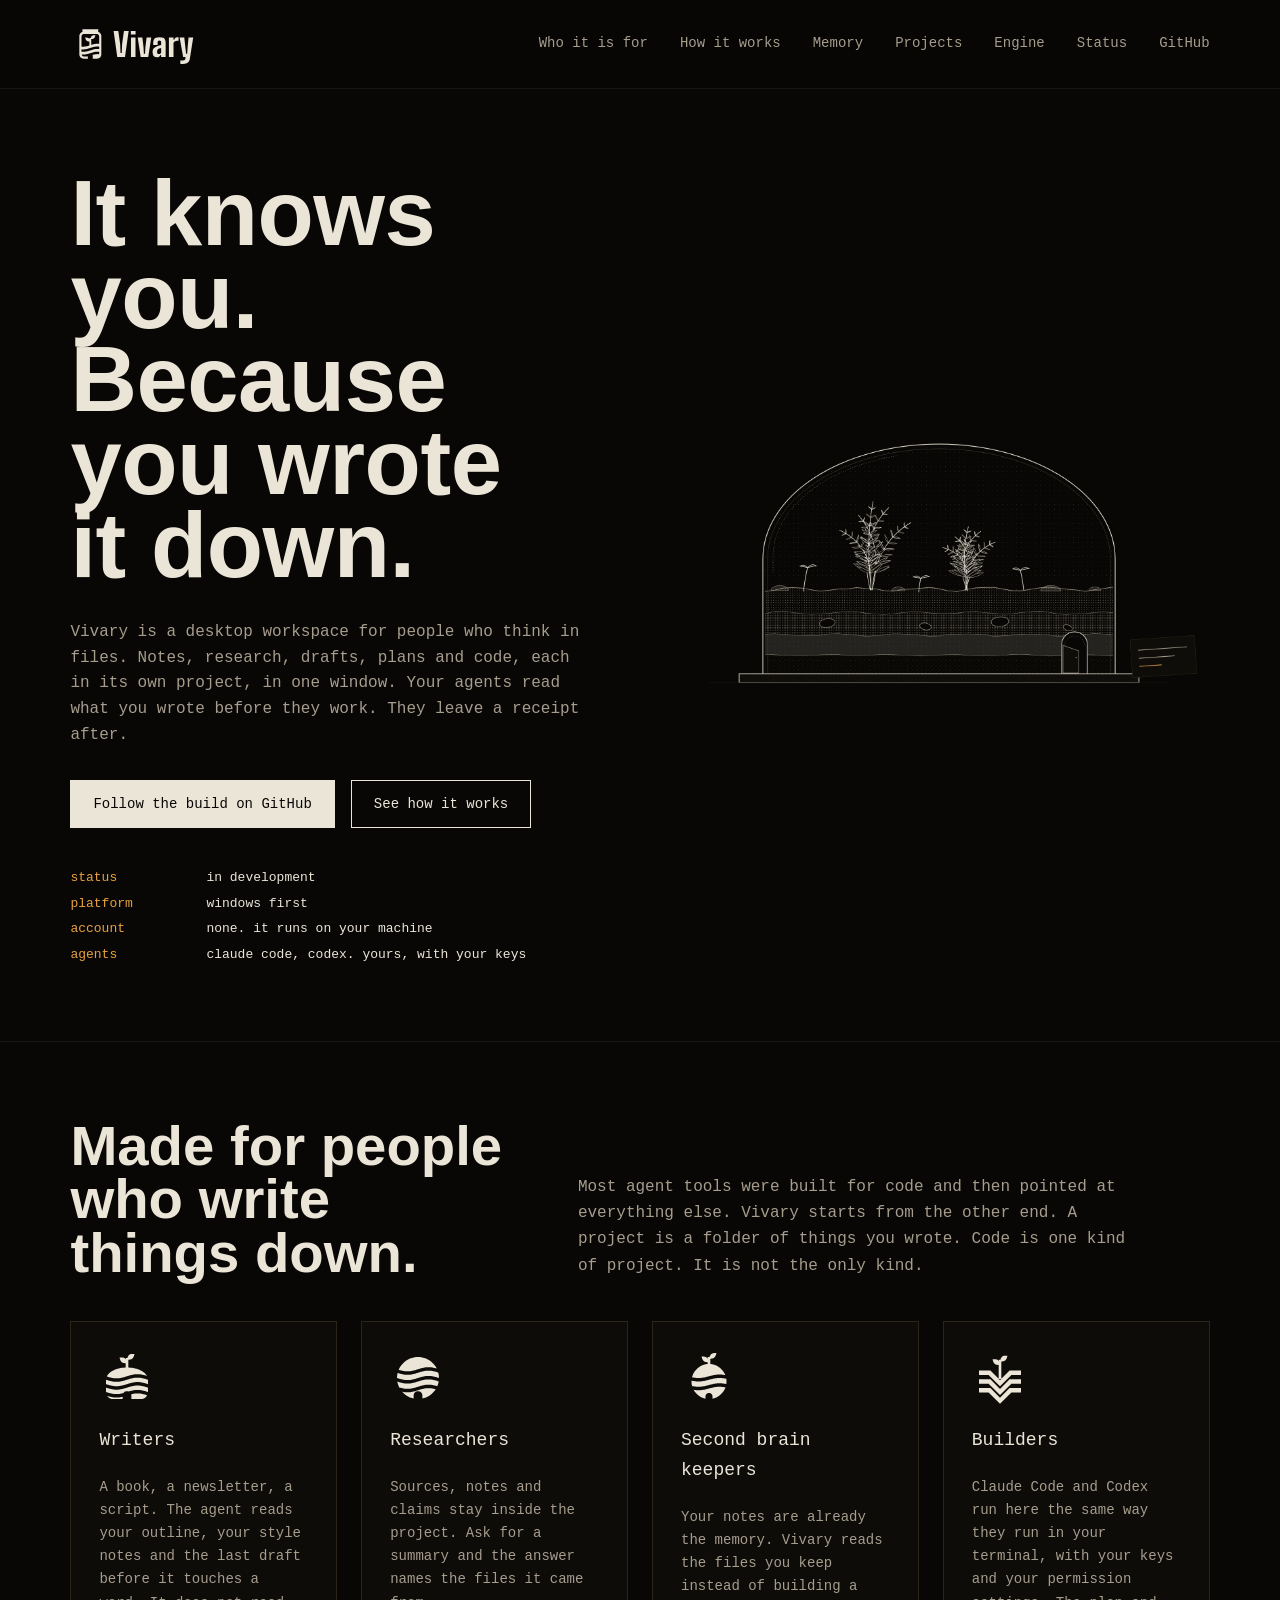
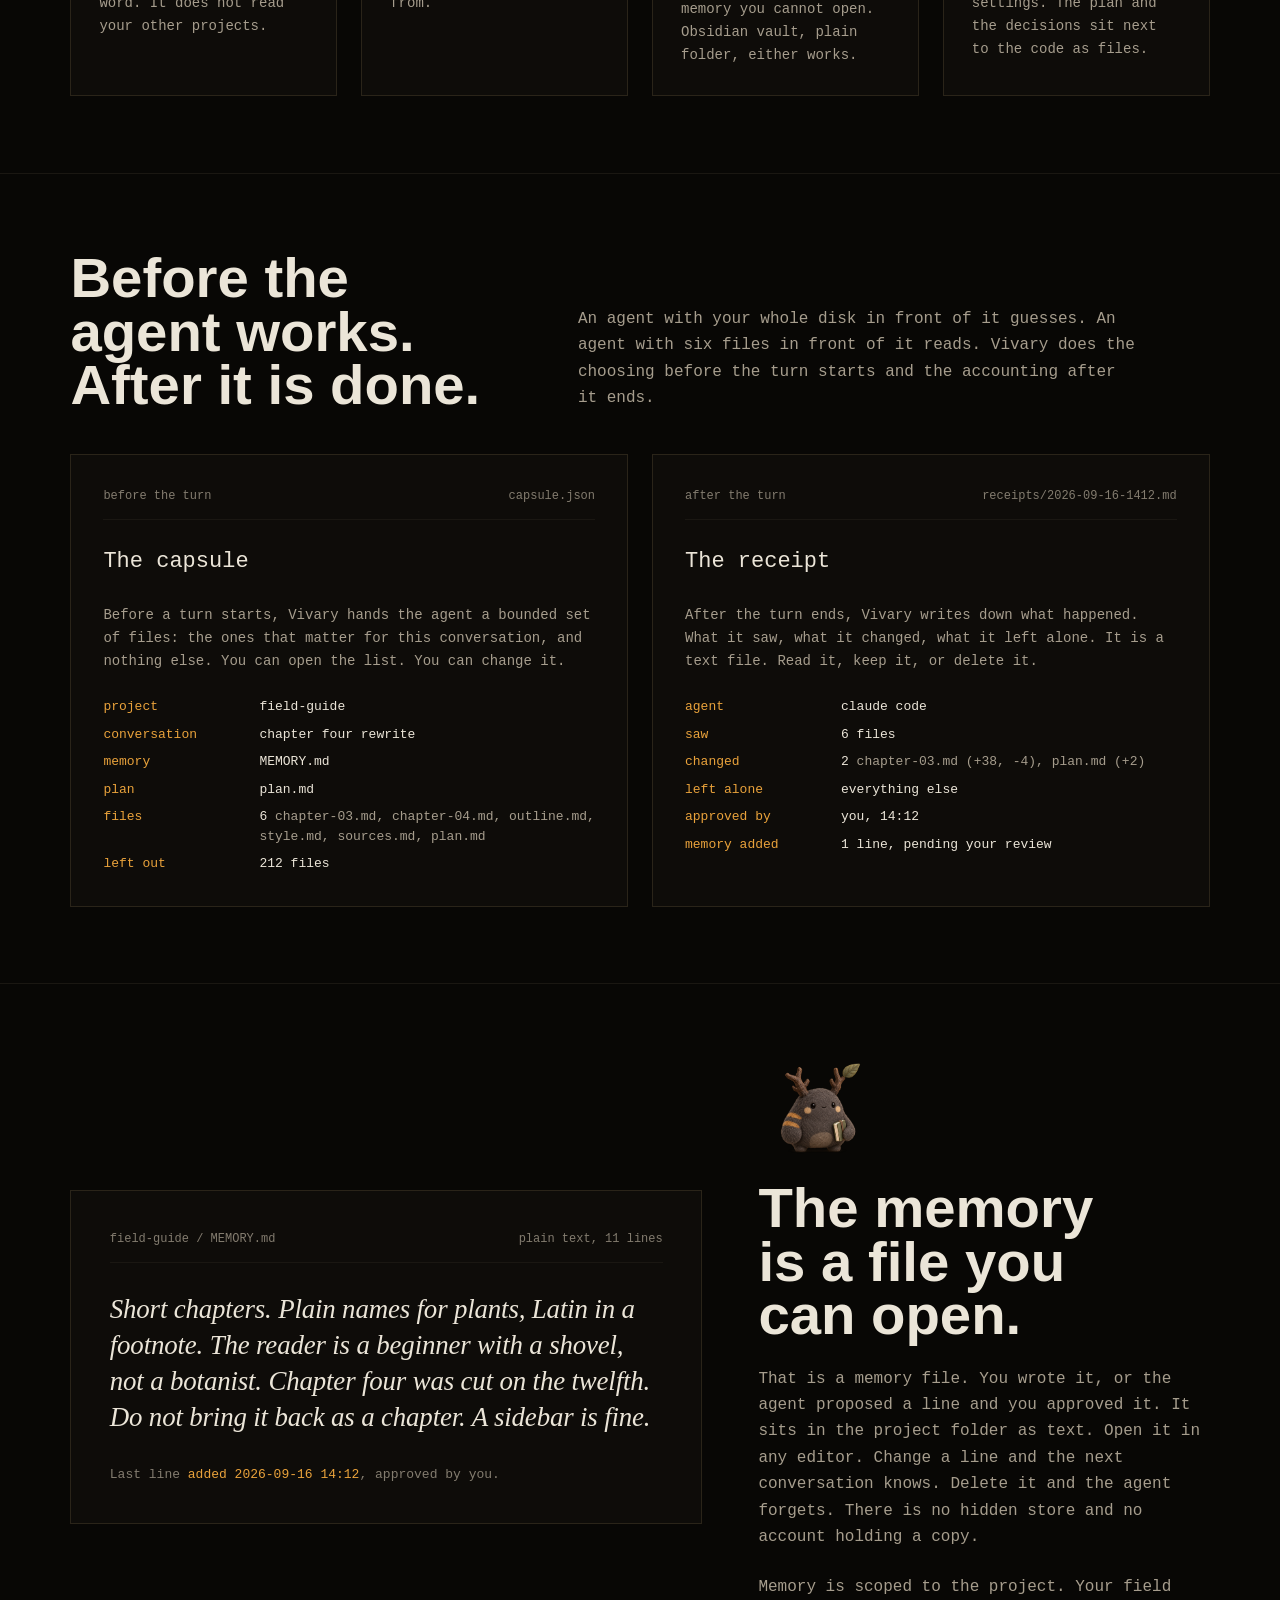
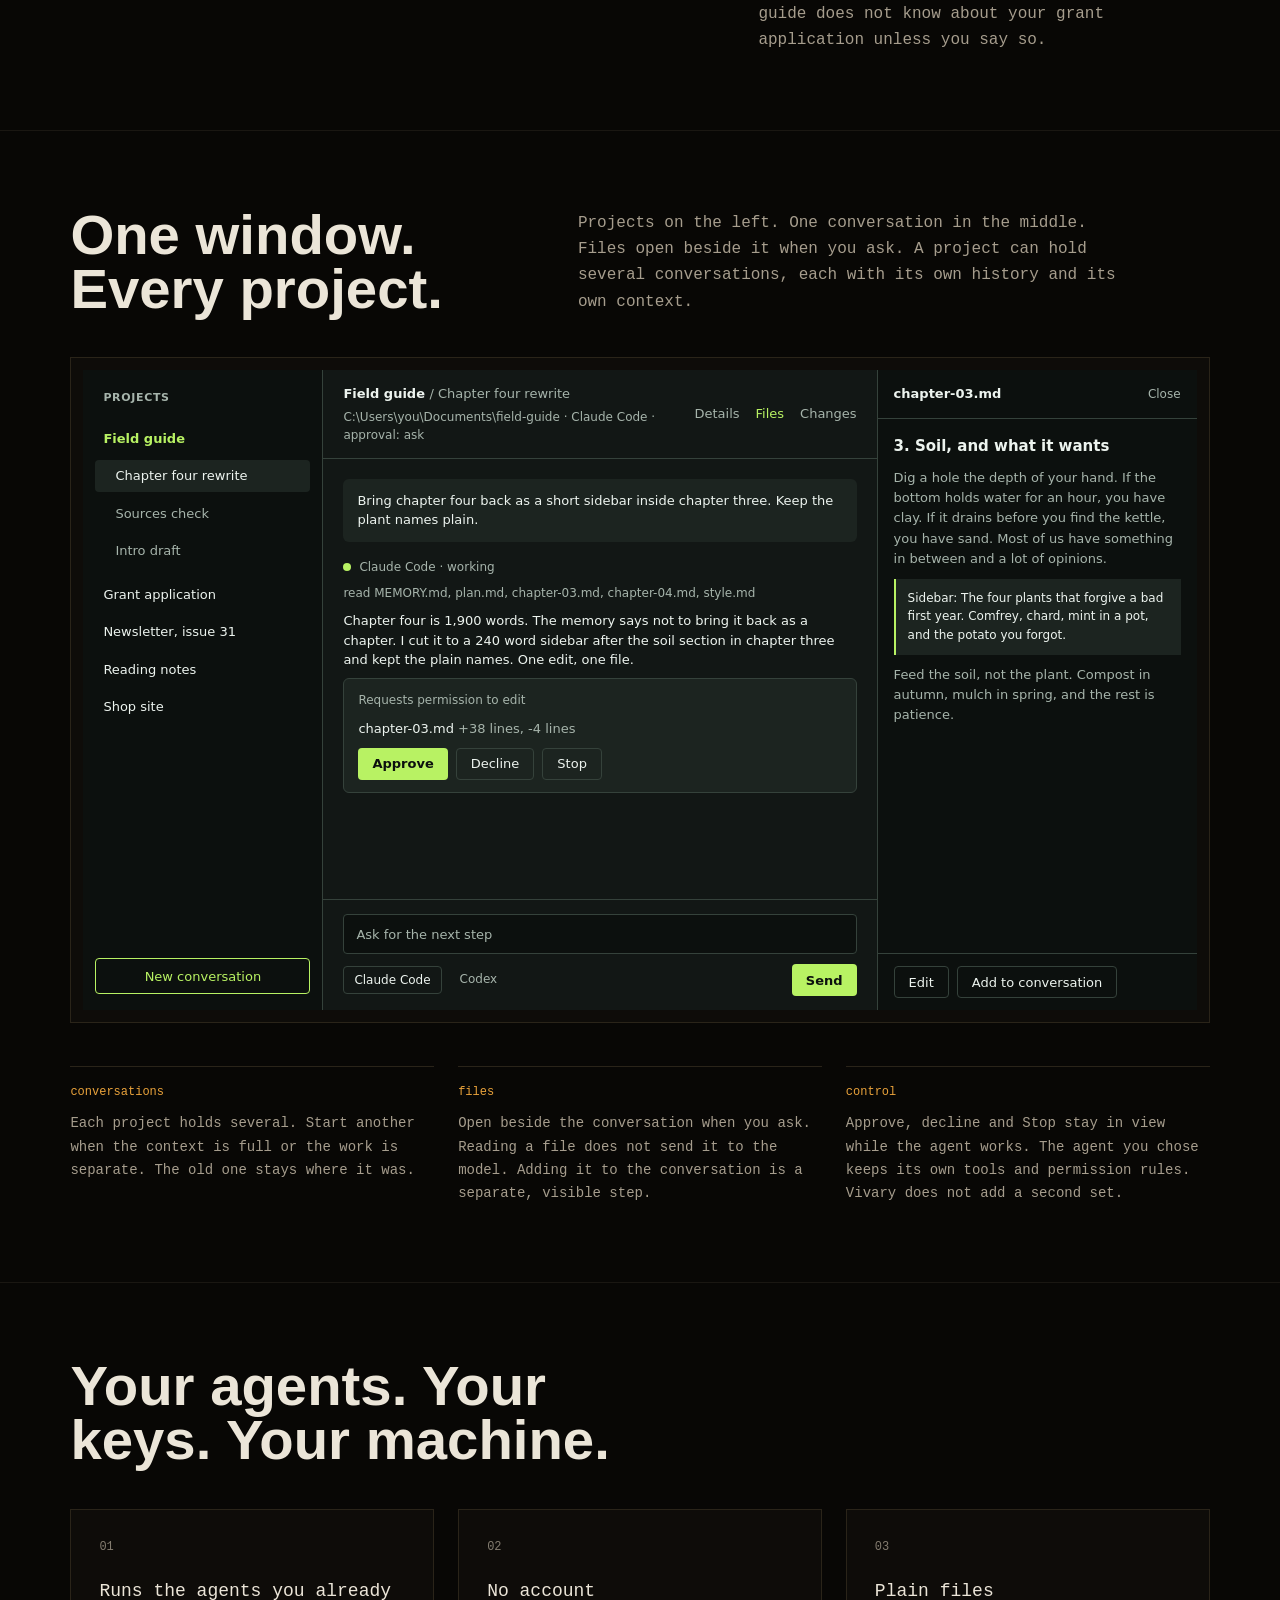
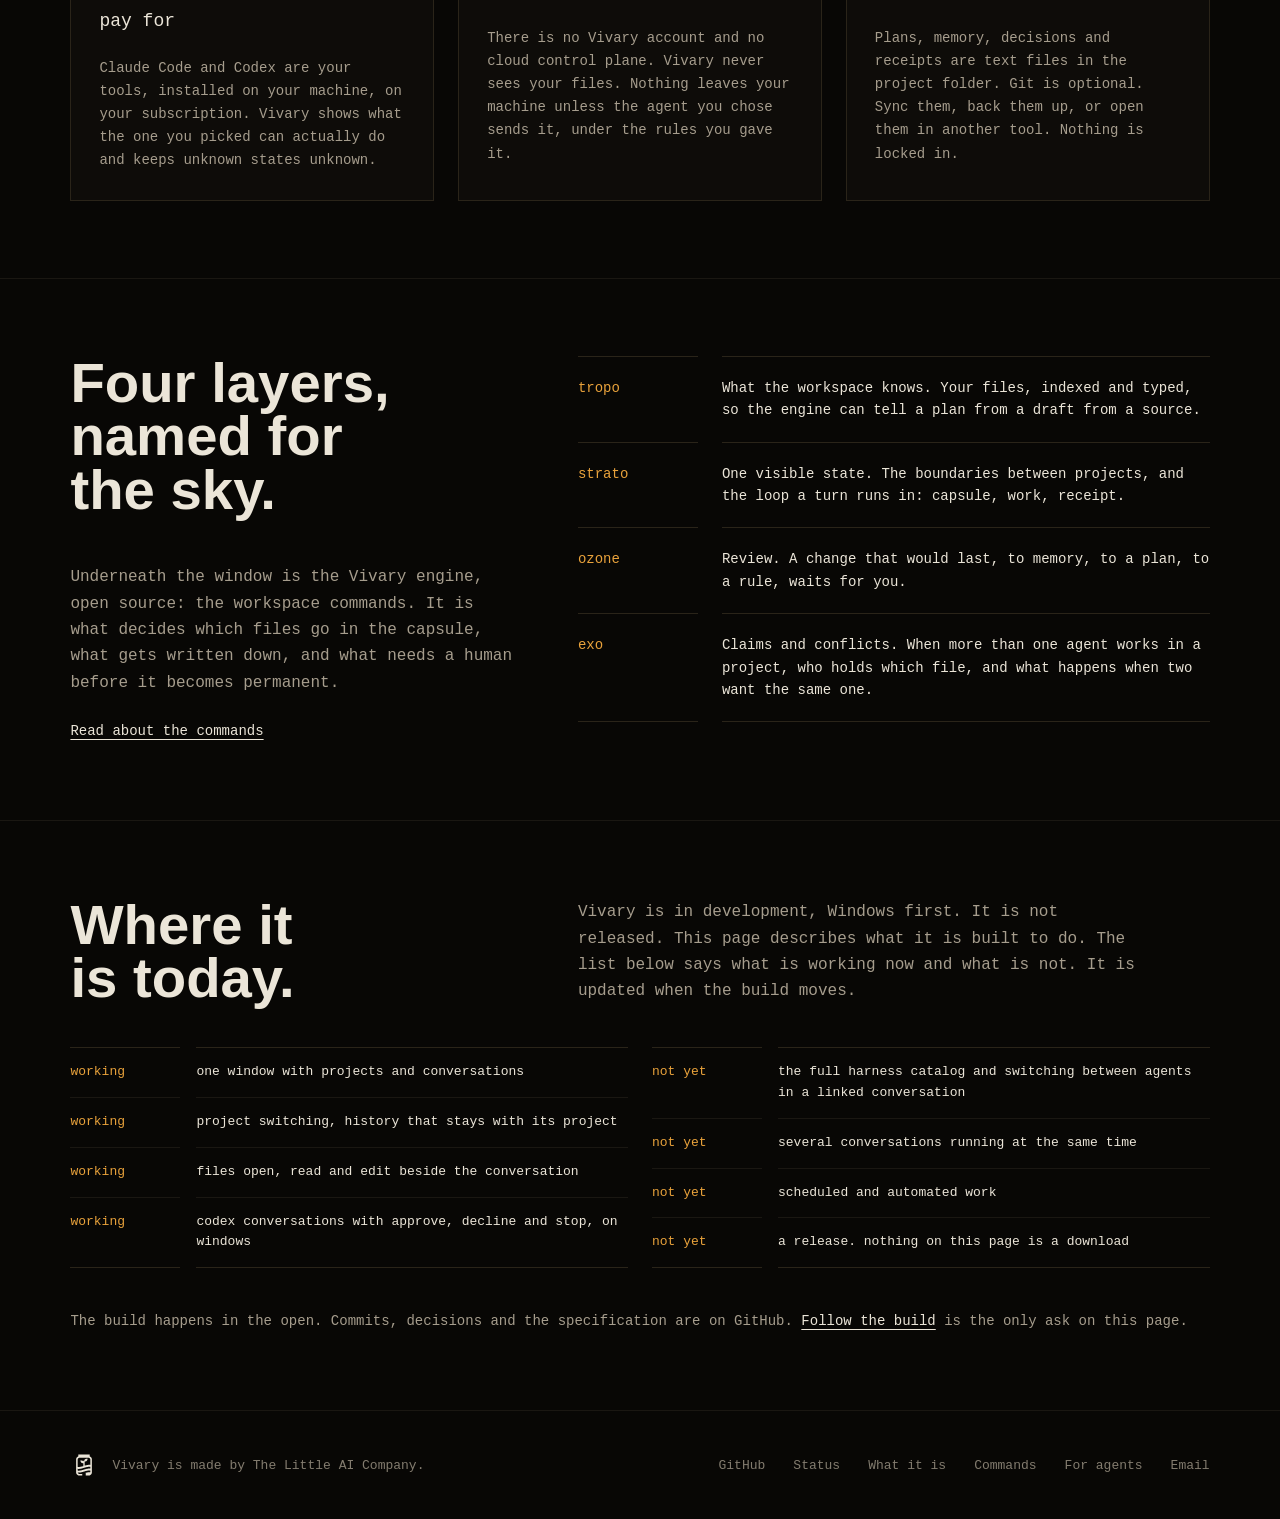
==== commit fccd8d9c: "Preview build of vivary-site at 2b70bf6 Source tree matches merged dev 18276b6. Approved mascot roll" ====
--- a/index.html
+++ b/index.html
@@ -1 +1 @@
-<!DOCTYPE html><html lang="en" class="geist_a71539c9-module__T19VSG__variable geist_mono_8d43a2aa-module__8Li5zG__variable h-full antialiased"><head><meta charSet="utf-8"/><meta name="viewport" content="width=device-width, initial-scale=1"/><link rel="preload" href="/_next/static/media/66b33cc02d8f8b9d-s.p.3slq8sz4zhb1g.woff2" as="font" crossorigin="" type="font/woff2"/><link rel="preload" href="/_next/static/media/797e433ab948586e-s.p.0r6juujl39pe6.woff2" as="font" crossorigin="" type="font/woff2"/><link rel="preload" href="/_next/static/media/caa3a2e1cccd8315-s.p.0wgildi0cnwt9.woff2" as="font" crossorigin="" type="font/woff2"/><link rel="preload" href="/_next/static/media/f99c309598d4ef8a.p.2mx8o19a7jz1u.woff2" as="font" crossorigin="" type="font/woff2"/><link rel="preload" href="/brand/vivary-lockup-horizontal-bone.svg" as="image"/><link rel="preload" href="/brand/vivary-mark-dome-sprout-bone.svg" as="image"/><link rel="preload" href="/brand/vivary-mark-wave-globe-bone.svg" as="image"/><link rel="preload" href="/brand/vivary-mark-seed-world-bone.svg" as="image"/><link rel="preload" href="/brand/vivary-mark-strata-sprout-bone.svg" as="image"/><link rel="preload" href="/brand/vivary-mark-jar-bone.svg" as="image"/><link rel="stylesheet" href="/_next/static/chunks/41eshlbmey2hq.css" data-precedence="next"/><link rel="stylesheet" href="/_next/static/chunks/0y_wzy_eu-_cp.css" data-precedence="next"/><link rel="preload" as="script" fetchPriority="low" href="/_next/static/chunks/1fklq3a2tovvo.js"/><script src="/_next/static/chunks/3__uuebf2tk1a.js" async=""></script><script src="/_next/static/chunks/02d1bsf4dkg_l.js" async=""></script><script src="/_next/static/chunks/0x1mb89vrvy-1.js" async=""></script><script src="/_next/static/chunks/turbopack-0-k1bry-fw7cl.js" async=""></script><script src="/_next/static/chunks/42jt0d-7f3_r1.js" async=""></script><script src="/_next/static/chunks/35w9cjxe9fbm-.js" async=""></script><title>Vivary knows you because you wrote it down</title><meta name="description" content="Vivary is a desktop workspace where your agents work from the files you own. It knows you. Because you wrote it down."/><meta name="robots" content="noindex, nofollow"/><link rel="canonical" href="https://vivary-dev.github.io/"/><meta property="og:title" content="Vivary"/><meta property="og:description" content="A desktop workspace where your agents work from files you own."/><meta property="og:site_name" content="Vivary"/><meta property="og:image" content="https://vivary-dev.github.io/brand/vivary-social-1200x630.png"/><meta property="og:image:width" content="1200"/><meta property="og:image:height" content="630"/><meta property="og:image:alt" content="Vivary. It knows you. Because you wrote it down."/><meta property="og:type" content="website"/><meta name="twitter:card" content="summary_large_image"/><meta name="twitter:title" content="Vivary"/><meta name="twitter:description" content="A desktop workspace where your agents work from files you own."/><meta name="twitter:image" content="https://vivary-dev.github.io/brand/vivary-social-1200x630.png"/><link rel="icon" href="/icon.svg?icon.3n-skihkjkcry.svg" sizes="any" type="image/svg+xml"/><link rel="apple-touch-icon" href="/apple-icon.png?apple-icon.2tn1xa0q-9phf.png" sizes="1024x1024" type="image/png"/><meta name="next-size-adjust" content=""/><script src="/_next/static/chunks/0cz1d0mv5g_q7.js" noModule=""></script></head><body class="min-h-full flex flex-col"><div hidden=""><!--$--><!--/$--></div><div class="v9 big_shoulders_38bdf69b-module__PnRATa__variable fraunces_84f9cc3c-module__8w8rDW__variable"><a class="skip" href="#main">Skip to content</a><header class="top"><div class="wrap"><a class="brand" aria-label="Vivary home" href="/"><img src="/brand/vivary-lockup-horizontal-bone.svg" alt="Vivary" width="173" height="88"/></a><nav aria-label="Site"><a href="/#for">Who it is for</a><a href="/#how">How it works</a><a href="/#memory">Memory</a><a href="/#projects">Projects</a><a href="/#engine">Engine</a><a href="/#status">Status</a><a href="https://github.com/vivary-dev">GitHub</a></nav><button type="button" class="menu-button" aria-label="Open menu" aria-expanded="false" aria-controls="_R_39brb_"><svg width="20" height="20" viewBox="0 0 20 20" fill="none" stroke="currentColor" stroke-width="1.5" aria-hidden="true"><path d="M3 6h14M3 10h14M3 14h14"></path></svg></button><div id="_R_39brb_" class="menu" data-open="false"><nav aria-label="Site, phone"><a href="/#for">Who it is for</a><a href="/#how">How it works</a><a href="/#memory">Memory</a><a href="/#projects">Projects</a><a href="/#engine">Engine</a><a href="/#status">Status</a><a href="https://github.com/vivary-dev">GitHub</a></nav></div></div></header><main id="main"><script type="application/ld+json">{"@context":"https://schema.org","@graph":[{"@type":"SoftwareApplication","name":"Vivary","description":"A desktop workspace where your agents work from files you own.","applicationCategory":"DeveloperApplication","operatingSystem":"Windows","author":{"@type":"Organization","name":"The Little AI Company"},"creator":{"@type":"Person","name":"Jeff Kazzee"},"url":"/"},{"@type":"Organization","name":"Vivary","url":"/","sameAs":["https://github.com/vivary-dev","https://github.com/vivary-dev/Vivary-New","https://github.com/vivary-dev/vivary"]}]}</script><section id="top" class="hero in"><div class="wrap"><div class="hero-copy"><h1 class="display display-xl">It knows you. Because you wrote it down.</h1><p class="deck">Vivary is a desktop workspace for people who think in files. Notes, research, drafts, plans and code, each in its own project, in one window. Your agents read what you wrote before they work. They leave a receipt after.</p><div class="cta"><a class="btn btn-solid" href="https://github.com/vivary-dev/Vivary-New">Follow the build on GitHub</a><a class="btn" href="#how">See how it works</a></div><dl class="kv num"><div><dt>status</dt><dd>in development</dd></div><div><dt>platform</dt><dd>windows first</dd></div><div><dt>account</dt><dd>none. it runs on your machine</dd></div><div><dt>agents</dt><dd>claude code, codex. yours, with your keys</dd></div></dl></div><div class="hero-art"><picture><source srcSet="/brand/vivary-hero-vivarium.webp" type="image/webp"/><img src="/brand/vivary-hero-vivarium.png" width="1600" height="900" alt="A vivarium in cross section: a glass cloche over four strata, ferns and sprouts, a door at the edge of the world, and a label leaning on the plate"/></picture></div></div></section><section id="for" class="sec"><div class="wrap stack"><div class="intro"><h2 class="display display-lg reveal">Made for people who write things down.</h2><p class="lede reveal">Most agent tools were built for code and then pointed at everything else. Vivary starts from the other end. A project is a folder of things you wrote. Code is one kind of project. It is not the only kind.</p></div><div class="cards reveal"><article class="card scan"><img src="/brand/vivary-mark-dome-sprout-bone.svg" alt="" width="56" height="56"/><h3>Writers</h3><p>A book, a newsletter, a script. The agent reads your outline, your style notes and the last draft before it touches a word. It does not read your other projects.</p></article><article class="card scan"><img src="/brand/vivary-mark-wave-globe-bone.svg" alt="" width="56" height="56"/><h3>Researchers</h3><p>Sources, notes and claims stay inside the project. Ask for a summary and the answer names the files it came from.</p></article><article class="card scan"><img src="/brand/vivary-mark-seed-world-bone.svg" alt="" width="56" height="56"/><h3>Second brain keepers</h3><p>Your notes are already the memory. Vivary reads the files you keep instead of building a memory you cannot open. Obsidian vault, plain folder, either works.</p></article><article class="card scan"><img src="/brand/vivary-mark-strata-sprout-bone.svg" alt="" width="56" height="56"/><h3>Builders</h3><p>Claude Code and Codex run here the same way they run in your terminal, with your keys and your permission settings. The plan and the decisions sit next to the code as files.</p></article></div></div></section><section id="how" class="sec"><div class="wrap stack"><div class="intro"><h2 class="display display-lg reveal">Before the agent works. After it is done.</h2><p class="lede reveal">An agent with your whole disk in front of it guesses. An agent with six files in front of it reads. Vivary does the choosing before the turn starts and the accounting after it ends.</p></div><div class="cards cards-2 reveal"><article class="card card-wide scan"><div class="card-head"><span>before the turn</span><span>capsule.json</span></div><h3>The capsule</h3><p>Before a turn starts, Vivary hands the agent a bounded set of files: the ones that matter for this conversation, and nothing else. You can open the list. You can change it.</p><dl class="kv num"><div><dt>project</dt><dd>field-guide</dd></div><div><dt>conversation</dt><dd>chapter four rewrite</dd></div><div><dt>memory</dt><dd>MEMORY.md</dd></div><div><dt>plan</dt><dd>plan.md</dd></div><div><dt>files</dt><dd>6 <span>chapter-03.md, chapter-04.md, outline.md, style.md, sources.md, plan.md</span></dd></div><div><dt>left out</dt><dd>212 files</dd></div></dl></article><article class="card card-wide scan"><div class="card-head"><span>after the turn</span><span>receipts/2026-09-16-1412.md</span></div><h3>The receipt</h3><p>After the turn ends, Vivary writes down what happened. What it saw, what it changed, what it left alone. It is a text file. Read it, keep it, or delete it.</p><dl class="kv num"><div><dt>agent</dt><dd>claude code</dd></div><div><dt>saw</dt><dd>6 files</dd></div><div><dt>changed</dt><dd>2 <span>chapter-03.md (+38, -4), plan.md (+2)</span></dd></div><div><dt>left alone</dt><dd>everything else</dd></div><div><dt>approved by</dt><dd>you, 14:12</dd></div><div><dt>memory added</dt><dd>1 line, pending your review</dd></div></dl></article></div></div></section><section id="memory" class="sec"><div class="wrap memory-grid"><figure class="memfig scan reveal"><div class="card-head"><span>field-guide / MEMORY.md</span><span>plain text, 11 lines</span></div><blockquote class="speaks">Short chapters. Plain names for plants, Latin in a footnote. The reader is a beginner with a shovel, not a botanist. Chapter four was cut on the twelfth. Do not bring it back as a chapter. A sidebar is fine.</blockquote><figcaption>Last line <span class="rec">added 2026-09-16 14:12</span>, approved by you.</figcaption></figure><div class="memory-copy"><h2 class="display display-lg reveal">The memory is a file you can open.</h2><p class="lede reveal">That is a memory file. You wrote it, or the agent proposed a line and you approved it. It sits in the project folder as text. Open it in any editor. Change a line and the next conversation knows. Delete it and the agent forgets. There is no hidden store and no account holding a copy.</p><p class="lede reveal">Memory is scoped to the project. Your field guide does not know about your grant application unless you say so.</p></div></div></section><section id="projects" class="sec"><div class="wrap stack"><div class="intro"><h2 class="display display-lg reveal">One window. Every project.</h2><p class="lede reveal">Projects on the left. One conversation in the middle. Files open beside it when you ask. A project can hold several conversations, each with its own history and its own context.</p></div><div class="app-frame reveal" aria-label="The Vivary window, drawn" role="img"><div class="app" aria-hidden="true"><div class="app-nav"><div class="rail">PROJECTS</div><div class="proj on">Field guide</div><div class="conv on">Chapter four rewrite</div><div class="conv">Sources check</div><div class="conv">Intro draft</div><div class="proj" style="padding-top:0.75rem">Grant application</div><div class="proj">Newsletter, issue 31</div><div class="proj">Reading notes</div><div class="proj">Shop site</div><div class="grow"></div><span class="app-btn outline-lime" style="display:inline-flex;align-items:center;justify-content:center">New conversation</span></div><div class="app-main"><div class="app-bar"><div><b>Field guide <span>/ Chapter four rewrite</span></b><small><span class="phone-only">Claude Code · approval: ask</span><span class="desk-only">C:\Users\you\Documents\field-guide · Claude Code · approval: ask</span></small></div><div class="tabs"><span class="phone-only">Projects</span><span class="desk-only">Details</span><span class="on">Files</span><span class="desk-only">Changes</span></div></div><div class="app-thread"><div class="app-me">Bring chapter four back as a short sidebar inside chapter three. Keep the plant names plain.</div><div class="app-turn"><div class="who">Claude Code · working</div><div class="read">read MEMORY.md, plan.md, chapter-03.md, chapter-04.md, style.md</div><div>Chapter four is 1,900 words. The memory says not to bring it back as a chapter. I cut it to a 240 word sidebar after the soil section in chapter three and kept the plain names. One edit, one file.</div><div class="app-ask"><div class="sub">Requests permission to edit</div><b>chapter-03.md <span>+38 lines, -4 lines</span></b><div class="row"><span class="app-btn primary" style="display:inline-flex;align-items:center">Approve</span><span class="app-btn" style="display:inline-flex;align-items:center">Decline</span><span class="app-btn" style="display:inline-flex;align-items:center">Stop</span></div></div></div></div><div class="app-compose"><div class="field">Ask for the next step</div><div class="row"><div class="pick"><span class="on">Claude Code</span><span>Codex</span></div><span class="app-btn primary" style="display:inline-flex;align-items:center">Send</span></div></div></div><div class="app-files"><div class="head">chapter-03.md <span>Close</span></div><div class="doc"><h4>3. Soil, and what it wants</h4><p>Dig a hole the depth of your hand. If the bottom holds water for an hour, you have clay. If it drains before you find the kettle, you have sand. Most of us have something in between and a lot of opinions.</p><div class="aside">Sidebar: The four plants that forgive a bad first year. Comfrey, chard, mint in a pot, and the potato you forgot.</div><p>Feed the soil, not the plant. Compost in autumn, mulch in spring, and the rest is patience.</p></div><div class="foot"><span class="app-btn" style="display:inline-flex;align-items:center">Edit</span><span class="app-btn" style="display:inline-flex;align-items:center">Add to conversation</span></div></div></div></div><div class="notes reveal"><div class="note"><div class="key">conversations</div><p>Each project holds several. Start another when the context is full or the work is separate. The old one stays where it was.</p></div><div class="note"><div class="key">files</div><p>Open beside the conversation when you ask. Reading a file does not send it to the model. Adding it to the conversation is a separate, visible step.</p></div><div class="note"><div class="key">control</div><p>Approve, decline and Stop stay in view while the agent works. The agent you chose keeps its own tools and permission rules. Vivary does not add a second set.</p></div></div></div></section><section class="sec"><div class="wrap stack"><h2 class="display display-lg reveal" style="max-width:22ch">Your agents. Your keys. Your machine.</h2><div class="cards cards-3 reveal"><article class="card scan"><div class="ord">01</div><h3>Runs the agents you already pay for</h3><p>Claude Code and Codex are your tools, installed on your machine, on your subscription. Vivary shows what the one you picked can actually do and keeps unknown states unknown.</p></article><article class="card scan"><div class="ord">02</div><h3>No account</h3><p>There is no Vivary account and no cloud control plane. Vivary never sees your files. Nothing leaves your machine unless the agent you chose sends it, under the rules you gave it.</p></article><article class="card scan"><div class="ord">03</div><h3>Plain files</h3><p>Plans, memory, decisions and receipts are text files in the project folder. Git is optional. Sync them, back them up, or open them in another tool. Nothing is locked in.</p></article></div></div></section><section id="engine" class="sec"><div class="wrap two"><div class="lead engine-copy"><h2 class="display display-lg reveal">Four layers, named for the sky.</h2><p class="lede reveal">Underneath the window is the Vivary engine, open source: the workspace commands. It is what decides which files go in the capsule, what gets written down, and what needs a human before it becomes permanent.</p><p class="reveal" style="margin:0;font-size:var(--t-sm)"><a class="link" href="/commands/">Read about the commands</a></p></div><div class="body reveal"><dl class="rows num" aria-label="The four layers"><div><dt>tropo</dt><dd>What the workspace knows. Your files, indexed and typed, so the engine can tell a plan from a draft from a source.</dd></div><div><dt>strato</dt><dd>One visible state. The boundaries between projects, and the loop a turn runs in: capsule, work, receipt.</dd></div><div><dt>ozone</dt><dd>Review. A change that would last, to memory, to a plan, to a rule, waits for you.</dd></div><div><dt>exo</dt><dd>Claims and conflicts. When more than one agent works in a project, who holds which file, and what happens when two want the same one.</dd></div></dl></div></div></section><section id="status" class="sec"><div class="wrap stack"><div class="intro"><h2 class="display display-lg reveal">Where it is today.</h2><p class="lede reveal">Vivary is in development, Windows first. It is not released. This page describes what it is built to do. The list below says what is working now and what is not. It is updated when the build moves.</p></div><div class="today reveal"><dl class="rows num rows-tight" aria-label="Working now"><div><dt>working</dt><dd>one window with projects and conversations</dd></div><div><dt>working</dt><dd>project switching, history that stays with its project</dd></div><div><dt>working</dt><dd>files open, read and edit beside the conversation</dd></div><div><dt>working</dt><dd>codex conversations with approve, decline and stop, on windows</dd></div></dl><dl class="rows num rows-tight" aria-label="Not yet"><div><dt>not yet</dt><dd>the full harness catalog and switching between agents in a linked conversation</dd></div><div><dt>not yet</dt><dd>several conversations running at the same time</dd></div><div><dt>not yet</dt><dd>scheduled and automated work</dd></div><div><dt>not yet</dt><dd>a release. nothing on this page is a download</dd></div></dl></div><p class="lede reveal" style="max-width:none;font-size:var(--t-sm)">The build happens in the open. Commits, decisions and the specification are on GitHub.<!-- --> <a class="link" href="https://github.com/vivary-dev/Vivary-New">Follow the build</a> <!-- -->is the only ask on this page.</p></div></section></main><footer><div class="wrap"><div class="made"><img src="/brand/vivary-mark-jar-bone.svg" alt="" width="28" height="28"/><span>Vivary is made by The Little AI Company.</span></div><nav aria-label="Footer"><a href="https://github.com/vivary-dev">GitHub</a><a href="/#status">Status</a><a href="/what-is-vivary/">What it is</a><a href="/commands/">Commands</a><a href="/llms.txt">For agents</a><a href="mailto:support@vivary.dev">Email</a></nav></div></footer></div><!--$--><!--/$--><script src="/_next/static/chunks/1fklq3a2tovvo.js" id="_R_" async=""></script><script>(self.__next_f=self.__next_f||[]).push([0])</script><script>self.__next_f.push([1,"1:\"$Sreact.fragment\"\n2:I[10240,[\"/_next/static/chunks/42jt0d-7f3_r1.js\"],\"default\"]\n3:I[75681,[\"/_next/static/chunks/42jt0d-7f3_r1.js\"],\"default\"]\n4:I[3453,[\"/_next/static/chunks/42jt0d-7f3_r1.js\",\"/_next/static/chunks/35w9cjxe9fbm-.js\"],\"\"]\n5:I[19154,[\"/_next/static/chunks/42jt0d-7f3_r1.js\",\"/_next/static/chunks/35w9cjxe9fbm-.js\"],\"MobileNav\"]\n6:I[41021,[\"/_next/static/chunks/42jt0d-7f3_r1.js\",\"/_next/static/chunks/35w9cjxe9fbm-.js\"],\"Section\"]\n7:I[78483,[\"/_next/static/chunks/42jt0d-7f3_r1.js\"],\"Umami\"]\n11:I[4450,[\"/_next/static/chunks/42jt0d-7f3_r1.js\"],\"default\",1]\n:HL[\"/_next/static/chunks/41eshlbmey2hq.css\",\"style\"]\n:HL[\"/_next/static/media/66b33cc02d8f8b9d-s.p.3slq8sz4zhb1g.woff2\",\"font\",{\"crossOrigin\":\"\",\"type\":\"font/woff2\"}]\n:HL[\"/_next/static/media/797e433ab948586e-s.p.0r6juujl39pe6.woff2\",\"font\",{\"crossOrigin\":\"\",\"type\":\"font/woff2\"}]\n:HL[\"/_next/static/media/caa3a2e1cccd8315-s.p.0wgildi0cnwt9.woff2\",\"font\",{\"crossOrigin\":\"\",\"type\":\"font/woff2\"}]\n:HL[\"/_next/static/media/f99c309598d4ef8a.p.2mx8o19a7jz1u.woff2\",\"font\",{\"crossOrigin\":\"\",\"type\":\"font/woff2\"}]\n:HL[\"/_next/static/chunks/0y_wzy_eu-_cp.css\",\"style\"]\n:HL[\"/brand/vivary-lockup-horizontal-bone.svg\",\"image\"]\n:HL[\"/brand/vivary-mark-jar-bone.svg\",\"image\"]\n0:{\"P\":null,\"c\":[\"\",\"\"],\"q\":\"\",\"i\":false,\"f\":[[[\"\",{\"children\":[\"__PAGE__\",{},\"$undefined\",\"$undefined\",4608]},\"$undefined\",\"$undefined\",4624],[[\"$\",\"$1\",\"c\",{\"children\":[[[\"$\",\"link\",\"0\",{\"rel\":\"stylesheet\",\"href\":\"/_next/static/chunks/41eshlbmey2hq.css\",\"precedence\":\"next\",\"crossOrigin\":\"$undefined\",\"nonce\":\"$undefined\"}],[\"$\",\"script\",\"script-0\",{\"src\":\"/_next/static/chunks/42jt0d-7f3_r1.js\",\"async\":true,\"nonce\":\"$undefined\"}]],[\"$\",\"html\",null,{\"lang\":\"en\",\"className\":\"geist_a71539c9-module__T19VSG__variable geist_mono_8d43a2aa-module__8Li5zG__variable h-full antialiased\",\"children\":[\"$\",\"body\",null,{\"className\":\"min-h-full flex flex-col\",\"children\":[[\"$\",\"$L2\",null,{\"parallelRouterKey\":\"children\",\"error\":\"$undefined\",\"errorStyles\":\"$undefined\",\"errorScripts\":\"$undefined\",\"template\":[\"$\",\"$L3\",null,{}],\"templateStyles\":\"$undefined\",\"templateScripts\":\"$undefined\",\"notFound\":[[\"$\",\"div\",null,{\"className\":\"v9 big_shoulders_38bdf69b-module__PnRATa__variable fraunces_84f9cc3c-module__8w8rDW__variable\",\"children\":[[\"$\",\"a\",null,{\"className\":\"skip\",\"href\":\"#main\",\"children\":\"Skip to content\"}],[\"$\",\"header\",null,{\"className\":\"top\",\"children\":[\"$\",\"div\",null,{\"className\":\"wrap\",\"children\":[[\"$\",\"$L4\",null,{\"className\":\"brand\",\"href\":\"/\",\"aria-label\":\"Vivary home\",\"children\":[\"$\",\"img\",null,{\"src\":\"/brand/vivary-lockup-horizontal-bone.svg\",\"alt\":\"Vivary\",\"width\":173,\"height\":88}]}],[\"$\",\"nav\",null,{\"aria-label\":\"Site\",\"children\":[[\"$\",\"$L4\",\"/#for\",{\"href\":\"/#for\",\"aria-current\":\"$undefined\",\"children\":\"Who it is for\"}],[\"$\",\"$L4\",\"/#how\",{\"href\":\"/#how\",\"aria-current\":\"$undefined\",\"children\":\"How it works\"}],[\"$\",\"$L4\",\"/#memory\",{\"href\":\"/#memory\",\"aria-current\":\"$undefined\",\"children\":\"Memory\"}],[\"$\",\"$L4\",\"/#projects\",{\"href\":\"/#projects\",\"aria-current\":\"$undefined\",\"children\":\"Projects\"}],[\"$\",\"$L4\",\"/#engine\",{\"href\":\"/#engine\",\"aria-current\":\"$undefined\",\"children\":\"Engine\"}],[\"$\",\"$L4\",\"/#status\",{\"href\":\"/#status\",\"aria-current\":\"$undefined\",\"children\":\"Status\"}],[\"$\",\"a\",\"https://github.com/vivary-dev\",{\"href\":\"https://github.com/vivary-dev\",\"children\":\"GitHub\"}]]}],[\"$\",\"$L5\",null,{\"items\":[{\"href\":\"/#for\",\"label\":\"Who it is for\"},{\"href\":\"/#how\",\"label\":\"How it works\"},{\"href\":\"/#memory\",\"label\":\"Memory\"},{\"href\":\"/#projects\",\"label\":\"Projects\"},{\"href\":\"/#engine\",\"label\":\"Engine\"},{\"href\":\"/#status\",\"label\":\"Status\"},{\"href\":\"https://github.com/vivary-dev\",\"label\":\"GitHub\",\"external\":true}]}]]}]}],[\"$\",\"main\",null,{\"id\":\"main\",\"children\":[\"$\",\"$L6\",null,{\"className\":\"doc notfound in\",\"children\":[\"$\",\"div\",null,{\"className\":\"wrap\",\"children\":[[\"$\",\"h1\",null,{\"className\":\"display display-lg\",\"children\":\"Nothing at this address.\"}],[\"$\",\"p\",null,{\"className\":\"define\",\"children\":\"The page was moved, or it never existed. The record of what is here is short: the home page, what Vivary is, and the workspace commands.\"}],[\"$\",\"div\",null,{\"className\":\"cta\",\"children\":[[\"$\",\"$L4\",null,{\"className\":\"btn btn-solid\",\"href\":\"/\",\"children\":\"Back to the start\"}],[\"$\",\"$L4\",null,{\"className\":\"btn\",\"href\":\"/what-is-vivary/\",\"children\":\"What Vivary is\"}]]}]]}]}]}],[\"$\",\"footer\",null,{\"children\":[\"$\",\"div\",null,{\"className\":\"wrap\",\"children\":[[\"$\",\"div\",null,{\"className\":\"made\",\"children\":[[\"$\",\"img\",null,{\"src\":\"/brand/vivary-mark-jar-bone.svg\",\"alt\":\"\",\"width\":28,\"height\":28}],[\"$\",\"span\",null,{\"children\":\"Vivary is made by The Little AI Company.\"}]]}],[\"$\",\"nav\",null,{\"aria-label\":\"Footer\",\"children\":[[\"$\",\"a\",null,{\"href\":\"https://github.com/vivary-dev\",\"children\":\"GitHub\"}],[\"$\",\"$L4\",null,{\"href\":\"/#status\",\"children\":\"Status\"}],[\"$\",\"$L4\",null,{\"href\":\"/what-is-vivary/\",\"children\":\"What it is\"}],[\"$\",\"$L4\",null,{\"href\":\"/commands/\",\"children\":\"Commands\"}],[\"$\",\"a\",null,{\"href\":\"/llms.txt\",\"children\":\"For agents\"}],[\"$\",\"a\",null,{\"href\":\"mailto:support@vivary.dev\",\"children\":\"Email\"}]]}]]}]}]]}],[[\"$\",\"link\",\"0\",{\"rel\":\"stylesheet\",\"href\":\"/_next/static/chunks/0y_wzy_eu-_cp.css\",\"precedence\":\"next\",\"crossOrigin\":\"$undefined\",\"nonce\":\"$undefined\"}]]],\"forbidden\":\"$undefined\",\"unauthorized\":\"$undefined\"}],[\"$\",\"$L7\",null,{}]]}]}]]}],{\"children\":[[\"$\",\"$1\",\"c\",{\"children\":[[\"$\",\"div\",null,{\"className\":\"v9 big_shoulders_38bdf69b-module__PnRATa__variable fraunces_84f9cc3c-module__8w8rDW__variable\",\"children\":[[\"$\",\"a\",null,{\"className\":\"skip\",\"href\":\"#main\",\"children\":\"Skip to content\"}],[\"$\",\"header\",null,{\"className\":\"top\",\"children\":[\"$\",\"div\",null,{\"className\":\"wrap\",\"children\":[[\"$\",\"$L4\",null,{\"className\":\"brand\",\"href\":\"/\",\"aria-label\":\"Vivary home\",\"children\":[\"$\",\"img\",null,{\"src\":\"/brand/vivary-lockup-horizontal-bone.svg\",\"alt\":\"Vivary\",\"width\":173,\"height\":88}]}],[\"$\",\"nav\",null,{\"aria-label\":\"Site\",\"children\":[[\"$\",\"$L4\",\"/#for\",{\"href\":\"/#for\",\"aria-current\":\"$undefined\",\"children\":\"Who it is for\"}],[\"$\",\"$L4\",\"/#how\",{\"href\":\"/#how\",\"aria-current\":\"$undefined\",\"children\":\"How it works\"}],[\"$\",\"$L4\",\"/#memory\",{\"href\":\"/#memory\",\"aria-current\":\"$undefined\",\"children\":\"Memory\"}],[\"$\",\"$L4\",\"/#projects\",{\"href\":\"/#projects\",\"aria-current\":\"$undefined\",\"children\":\"Projects\"}],[\"$\",\"$L4\",\"/#engine\",{\"href\":\"/#engine\",\"aria-current\":\"$undefined\",\"children\":\"Engine\"}],\"$L8\",\"$L9\"]}],\"$La\"]}]}],\"$Lb\",\"$Lc\"]}],[\"$Ld\",\"$Le\"],\"$Lf\"]}],{},null,false,null]},null,false,null],\"$L10\",false]],\"m\":\"$undefined\",\"G\":[\"$11\",[\"$L12\"]],\"S\":true,\"h\":null,\"r\":\"$undefined\",\"s\":\"$undefined\",\"a\":\"$undefined\",\"l\":\"$undefined\",\"p\":\"$undefined\",\"d\":\"$undefined\",\"b\":\"ZPnZLZ_u5FouxqIWMZmSe\"}\n1a:I[21017,[\"/_next/static/chunks/42jt0d-7f3_r1.js\"],\"OutletBoundary\"]\n1b:\"$Sreact.suspense\"\n1d:I[21017,[\"/_next/static/chunks/42jt0d-7f3_r1.js\"],\"ViewportBoundary\"]\n1f:I[21017,[\"/_next/static/chunks/42jt0d-7f3_r1.js\"],\"MetadataBoundary\"]\n:HL[\"/brand/vivary-mark-dome-sprout-bone.svg\",\"image\"]\n:HL[\"/brand/vivary-mark-wave-globe-bone.svg\",\"image\"]\n:HL[\"/brand/vivary-mark-seed-world-bone.svg\",\"image\"]\n:HL[\"/brand/vivary-mark-strata-sprout-bone.svg\",\"image\"]\n8:[\"$\",\"$L4\",\"/#status\",{\"href\":\"/#status\",\"aria-current\":\"$undefined\",\"children\":\"Status\"}]\n9:[\"$\",\"a\",\"https://github.com/vivary-dev\",{\"href\":\"https://github.com/vivary-dev\",\"children\":\"GitHub\"}]\na:[\"$\",\"$L5\",null,{\"items\":[\"$0:f:0:1:0:props:children:1:props:children:props:children:0:props:notFound:0:props:children:1:props:children:props:children:2:props:items:0\",\"$0:f:0:1:0:props:children:1:props:children:props:children:0:props:notFound:0:props:children:1:props:children:props:children:2:props:items:1\",\"$0:f:0:1:0:props:children:1:props:children:props:children:0:props:notFound:0:props:children:1:props:children:props:children:2:props:items:2\",\"$0:f:0:1:0:props:children:1:props:children:props:children:0:props:notFound:0:props:children:1:props:children:props:children:2:props:items:3\",\"$0:f:0:1:0:props:children:1:props:children:props:children:0:props:notFound:0:props:children:1:props:children:props:children:2:props:items:4\",\"$0:f:0:1:0:props:children:1:props:children:props:children:0:props:notFound:0:props:children:1:props:children:props:children:2:props:items:5\",\"$0:f:0:1:0:props:children:1:props:children:props:children:0:props:notFound:0:props:children:1:props:children:props:children:2:props:items:6\"]}]\n13:[[\"$\",\"source\",null,{\"srcSet\":\"/brand/vivary-hero-vivarium.webp\",\"type\":\"image/webp\"}],[\"$\",\"img\",null,{\"src\":\"/brand/vivary-hero-vivarium.png\",\"width\":1600,\"height\":900,\"alt\":\"A vivarium in cross section: a glass cloche over four strata, ferns and sprouts, a door at the edge of the world, and a label leaning on the plate\"}]]\nb:[\"$\",\"main\",null,{\"id\":\"main\",\"children\":[[\"$\",\"script\",null,{\"type\":\"application/ld+json\",\"dangerouslySetInnerHTML\":{\"__html\":\"{\\\"@context\\\":\\\"https://schema.org\\\",\\\"@graph\\\":[{\\\"@type\\\":\\\"SoftwareApplication\\\",\\\"name\\\":\\\"Vivary\\\",\\\"description\\\":\\\"A desktop workspace where your agents work from files you own.\\\",\\\"applicationCategory\\\":\\\"DeveloperApplication\\\",\\\"operatingSystem\\\":\\\"Windows\\\",\\\"author\\\":{\\\"@type\\\":\\\"Organization\\\",\\\"name\\\":\\\"The Little AI Company\\\"},\\\"creator\\\":{\\\"@type\\\":\\\"Person\\\",\\\"name\\\":\\\"Jeff Kazzee\\\"},\\\"url\\\":\\\"/\\\"},{\\\"@type\\\":\\\"Organization\\\",\\\"name\\\":\\\"Vivary\\\",\\\"url\\\":\\\"/\\\",\\\"sameAs\\\":[\\\"https://github.com/vivary-dev\\\",\\\"https://github.com/vivary-dev/Vivary-New\\\",\\\"https://github.com/vivary-dev/vivary\\\"]}]}\"}}],[\"$\",\"$L6\",null,{\"id\":\"top\",\"className\":\"hero in\",\"children\":[\"$\",\"div\",null,{\"className\":\"wrap\",\"children\":[[\"$\",\"div\",null,{\"className\":\"hero-copy\",\"children\":[[\"$\",\"h1\",null,{\"className\":\"display display-xl\",\"children\":\"It knows you. Because you wrote it down.\"}],[\"$\",\"p\",null,{\"className\":\"deck\",\"children\":\"Vivary is a desktop workspace for people who think in files. Notes, research, drafts, plans and code, each in its own project, in one window. Your agents read what you wrote before they work. They leave a receipt after.\"}],[\"$\",\"div\",null,{\"className\":\"cta\",\"children\":[[\"$\",\"a\",null,{\"className\":\"btn btn-solid\",\"href\":\"https://github.com/vivary-dev/Vivary-New\",\"children\":\"Follow the build on GitHub\"}],[\"$\",\"a\",null,{\"className\":\"btn\",\"href\":\"#how\",\"children\":\"See how it works\"}]]}],[\"$\",\"dl\",null,{\"className\":\"kv num\",\"style\":\"$undefined\",\"children\":[[\"$\",\"div\",\"0\",{\"children\":[[\"$\",\"dt\",null,{\"children\":\"status\"}],[\"$\",\"dd\",null,{\"children\":\"in development\"}]]}],[\"$\",\"div\",\"1\",{\"children\":[[\"$\",\"dt\",null,{\"children\":\"platform\"}],[\"$\",\"dd\",null,{\"children\":\"windows first\"}]]}],[\"$\",\"div\",\"2\",{\"children\":[[\"$\",\"dt\",null,{\"children\":\"account\"}],[\"$\",\"dd\",null,{\"children\":\"none. it runs on your machine\"}]]}],[\"$\",\"div\",\"3\",{\"children\":[[\"$\",\"dt\",null,{\"children\":\"agents\"}],[\"$\",\"dd\",null,{\"children\":\"claude code, codex. yours, with your keys\"}]]}]]}]]}],[\"$\",\"div\",null,{\"className\":\"hero-art\",\"children\":[\"$\",\"picture\",null,{\"children\":\"$13\"}]}]]}]}],[\"$\",\"$L6\",null,{\"id\":\"for\",\"className\":\"sec\",\"children\":[\"$\",\"div\",null,{\"className\":\"wrap stack\",\"children\":[[\"$\",\"div\",null,{\"className\":\"intro\",\"children\":[[\"$\",\"h2\",null,{\"className\":\"display display-lg reveal\",\"children\":\"Made for people who write things down.\"}],[\"$\",\"p\",null,{\"className\":\"lede reveal\",\"children\":\"Most agent tools were built for code and then pointed at everything else. Vivary starts from the other end. A project is a folder of things you wrote. Code is one kind of project. It is not the only kind.\"}]]}],[\"$\",\"div\",null,{\"className\":\"cards reveal\",\"children\":[[\"$\",\"article\",\"Writers\",{\"className\":\"card scan\",\"children\":[[\"$\",\"img\",null,{\"src\":\"/brand/vivary-mark-dome-sprout-bone.svg\",\"alt\":\"\",\"width\":56,\"height\":56}],[\"$\",\"h3\",null,{\"children\":\"Writers\"}],[\"$\",\"p\",null,{\"children\":\"A book, a newsletter, a script. The agent reads your outline, your style notes and the last draft before it touches a word. It does not read your other projects.\"}]]}],[\"$\",\"article\",\"Researchers\",{\"className\":\"card scan\",\"children\":[[\"$\",\"img\",null,{\"src\":\"/brand/vivary-mark-wave-globe-bone.svg\",\"alt\":\"\",\"width\":56,\"height\":56}],[\"$\",\"h3\",null,{\"children\":\"Researchers\"}],[\"$\",\"p\",null,{\"children\":\"Sources, notes and claims stay inside the project. Ask for a summary and the answer names the files it came from.\"}]]}],[\"$\",\"article\",\"Second brain keepers\",{\"className\":\"card scan\",\"children\":[[\"$\",\"img\",null,{\"src\":\"/brand/vivary-mark-seed-world-bone.svg\",\"alt\":\"\",\"width\":56,\"height\":56}],[\"$\",\"h3\",null,{\"children\":\"Second brain keepers\"}],[\"$\",\"p\",null,{\"children\":\"Your notes are already the memory. Vivary reads the files you keep instead of building a memory you cannot open. Obsidian vault, plain folder, either works.\"}]]}],[\"$\",\"article\",\"Builders\",{\"className\":\"card scan\",\"children\":[[\"$\",\"img\",null,{\"src\":\"/brand/vivary-mark-strata-sprout-bone.svg\",\"alt\":\"\",\"width\":56,\"height\":56}],[\"$\",\"h3\",null,{\"children\":\"Builders\"}],[\"$\",\"p\",null,{\"children\":\"Claude Code and Codex run here the same way they run in your terminal, with your keys and your permission settings. The plan and the decisions sit next to the code as files.\"}]]}]]}]]}]}],\"$L14\",\"$L15\",\"$L16\",\"$L17\",\"$L18\",\"$L19\"]}]\nc:[\"$\",\"footer\",null,{\"children\":[\"$\",\"div\",null,{\"className\":\"wrap\",\"children\":[[\"$\",\"div\",null,{\"className\":\"made\",\"children\":[[\"$\",\"img\",null,{\"src\":\"/brand/vivary-mark-jar-bone.svg\",\"alt\":\"\",\"width\":28,\"height\":28}],[\"$\",\"span\",null,{\"children\":\"Vivary is made by The Little AI Company.\"}]]}],[\"$\",\"nav\",null,{\"aria-label\":\"Footer\",\"children\":[[\"$\",\"a\",null,{\"href\":\"https://github.com/vivary-dev\",\"children\":\"GitHub\"}],[\"$\",\"$L4\",null,{\"href\":\"/#status\",\"children\":\"Status\"}],[\"$\",\"$L4\",null,{\"href\":\"/what-is-vivary/\",\"children\":\"What it is\"}],[\"$\",\"$L4\",null,{\"href\":\"/commands/\",\"children\":\"Commands\"}],[\"$\",\"a\",null,{\"href\":\"/llms.txt\",\"children\":\"For agents\"}],[\"$\",\"a\",null,{\"href\":\"mailto:support@vivary.dev\",\"children\":\"Email\"}]]}]]}]}]\nd:[\"$\",\"link\",\"0\",{\"rel\":\"stylesheet\",\"href\":\"/_next/static/chunks/0y_wzy_eu-_cp.css\",\"precedence\":\"next\",\"crossOrigin\":\"$undefined\",\"nonce\":\"$undefined\"}]\ne:[\"$\",\"script\",\"script-0\",{\"src\":\"/_next/static/chunks/35w9cjxe9fbm-.js\",\"async\":true,\"nonce\":\"$undefined\"}]\nf:[\"$\",\"$L1a\",null,{\"children\":[\"$\",\"$1b\",null,{\"name\":\"Next.MetadataOutlet\",\"children\":\"$@1c\"}]}]\n10:[\"$\",\"$1\",\"h\",{\"children\":[null,[\"$\",\"$L1d\",null,{\"children\":\"$L1e\"}],[\"$\",\"div\",null,{\"hidden\":true,\"children\":[\"$\",\"$L1f\",null,{\"children\":[\"$\",\"$1b\",null,{\"name\":\"Next.Metadata\",\"children\":\"$L20\"}]}]}],[\"$\",\"meta\",null,{\"name\":\"next-size-adjust\",\"content\":\"\"}]]}]\n12:[\"$\",\"link\",\"0\",{\"rel\":\"stylesheet\",\"href\":\"/_next/static/chunks/41eshlbmey2hq.css\",\"precedence\":\"next\",\"crossOrigin\":\"$undefined\",\"nonce\":\"$undefined\"}]\n14:[\"$\",\"$L6\",null,{\"id\":\"how\",\"className\":\"sec\",\"children\":[\"$\",\"div\",null,{\"className\":\"wrap stack\",\"children\":[[\"$\",\"div\",null,{\"className\":\"intro\",\"children\":[[\"$\",\"h2\",null,{\"className\":\"display display-lg reveal\",\"children\":\"Before the agent works. After it is done.\"}],[\"$\",\"p\",null,{\"className\":\"lede reveal\",\"children\":\"An agent with your whole disk in front of it guesses. An agent with six files in front of it reads. Vivary does the choosing before the turn starts and the accounting after it ends.\"}]]}],[\"$\",\"div\",null,{\"className\":\"cards cards-2 reveal\",\"children\":[[\"$\",\"article\",null,{\"className\":\"card card-wide scan\",\"children\":[[\"$\",\"div\",null,{\"className\":\"card-head\",\"children\":[[\"$\",\"span\",null,{\"children\":\"before the turn\"}],[\"$\",\"span\",null,{\"children\":\"capsule.json\"}]]}],[\"$\",\"h3\",null,{\"children\":\"The capsule\"}],[\"$\",\"p\",null,{\"children\":\"Before a turn starts, Vivary hands the agent a bounded set of files: the ones that matter for this conversation, and nothing else. You can open the list. You can change it.\"}],[\"$\",\"dl\",null,{\"className\":\"kv num\",\"style\":\"$undefined\",\"children\":[[\"$\",\"div\",\"0\",{\"children\":[[\"$\",\"dt\",null,{\"children\":\"project\"}],[\"$\",\"dd\",null,{\"children\":\"field-guide\"}]]}],[\"$\",\"div\",\"1\",{\"children\":[[\"$\",\"dt\",null,{\"children\":\"conversation\"}],[\"$\",\"dd\",null,{\"children\":\"chapter four rewrite\"}]]}],[\"$\",\"div\",\"2\",{\"children\":[[\"$\",\"dt\",null,{\"children\":\"memory\"}],[\"$\",\"dd\",null,{\"children\":\"MEMORY.md\"}]]}],[\"$\",\"div\",\"3\",{\"children\":[[\"$\",\"dt\",null,{\"children\":\"plan\"}],[\"$\",\"dd\",null,{\"children\":\"plan.md\"}]]}],[\"$\",\"div\",\"4\",{\"children\":[[\"$\",\"dt\",null,{\"children\":\"files\"}],[\"$\",\"dd\",null,{\"children\":[\"6 \",[\"$\",\"span\",null,{\"children\":\"chapter-03.md, chapter-04.md, outline.md, style.md, sources.md, plan.md\"}]]}]]}],[\"$\",\"div\",\"5\",{\"children\":[[\"$\",\"dt\",null,{\"children\":\"left out\"}],[\"$\",\"dd\",null,{\"children\":\"212 files\"}]]}]]}]]}],[\"$\",\"article\",null,{\"className\":\"card card-wide scan\",\"children\":[[\"$\",\"div\",null,{\"className\":\"card-head\",\"children\":[[\"$\",\"span\",null,{\"children\":\"after the turn\"}],[\"$\",\"span\",null,{\"children\":\"receipts/2026-09-16-1412.md\"}]]}],[\"$\",\"h3\",null,{\"children\":\"The receipt\"}],[\"$\",\"p\",null,{\"children\":\"After the turn ends, Vivary writes down what happened. What it saw, what it changed, what it left alone. It is a text file. Read it, keep it, or delete it.\"}],[\"$\",\"dl\",null,{\"className\":\"kv num\",\"style\":\"$undefined\",\"children\":[[\"$\",\"div\",\"0\",{\"children\":[[\"$\",\"dt\",null,{\"children\":\"agent\"}],[\"$\",\"dd\",null,{\"children\":\"claude code\"}]]}],[\"$\",\"div\",\"1\",{\"children\":[[\"$\",\"dt\",null,{\"children\":\"saw\"}],[\"$\",\"dd\",null,{\"children\":\"6 files\"}]]}],[\"$\",\"div\",\"2\",{\"children\":[[\"$\",\"dt\",null,{\"children\":\"changed\"}],[\"$\",\"dd\",null,{\"children\":[\"2 \",[\"$\",\"span\",null,{\"children\":\"chapter-03.md (+38, -4), plan.md (+2)\"}]]}]]}],[\"$\",\"div\",\"3\",{\"children\":[[\"$\",\"dt\",null,{\"children\":\"left alone\"}],[\"$\",\"dd\",null,{\"children\":\"everything else\"}]]}],[\"$\",\"div\",\"4\",{\"children\":[[\"$\",\"dt\",null,{\"children\":\"approved by\"}],[\"$\",\"dd\",null,{\"children\":\"you, 14:12\"}]]}],[\"$\",\"div\",\"5\",{\"children\":[[\"$\",\"dt\",null,{\"children\":\"memory added\"}],[\"$\",\"dd\",null,{\"children\":\"1 line, pending your review\"}]]}]]}]]}]]}]]}]}]\n15:[\"$\",\"$L6\",null,{\"id\":\"memory\",\"className\":\"sec\",\"children\":[\"$\",\"div\",null,{\"className\":\"wrap memory-grid\",\"children\":[[\"$\",\"figure\",null,{\"className\":\"memfig scan reveal\",\"children\":[[\"$\",\"div\",null,{\"className\":\"card-head\",\"children\":[[\"$\",\"span\",null,{\"children\":\"field-guide / MEMORY.md\"}],[\"$\",\"span\",null,{\"children\":\"plain text, 11 lines\"}]]}],[\"$\",\"blockquote\",null,{\"className\":\"speaks\",\"children\":\"Short chapters. Plain names for plants, Latin in a footnote. The reader is a beginner with a shovel, not a botanist. Chapter four was cut on the twelfth. Do not bring it back as a chapter. A sidebar is fine.\"}],[\"$\",\"figcaption\",null,{\"children\":[\"Last line \",[\"$\",\"span\",null,{\"className\":\"rec\",\"children\":\"added 2026-09-16 14:12\"}],\", approved by you.\"]}]]}],[\"$\",\"div\",null,{\"className\":\"memory-copy\",\"children\":[[\"$\",\"h2\",null,{\"className\":\"display display-lg reveal\",\"children\":\"The memory is a file you can open.\"}],[\"$\",\"p\",null,{\"className\":\"lede reveal\",\"children\":\"That is a memory file. You wrote it, or the agent proposed a line and you approved it. It sits in the project folder as text. Open it in any editor. Change a line and the next conversation knows. Delete it and the agent forgets. There is no hidden store and no account holding a copy.\"}],[\"$\",\"p\",null,{\"className\":\"lede reveal\",\"children\":\"Memory is scoped to the project. Your field guide does not know about your grant application unless you say so.\"}]]}]]}]}]\n16:[\"$\",\"$L6\",null,{\"id\":\"projects\",\"className\":\"sec\",\"children\":[\"$\",\"div\",null,{\"className\":\"wrap stack\",\"children\":[[\"$\",\"div\",null,{\"className\":\"intro\",\"children\":[[\"$\",\"h2\",null,{\"className\":\"display display-lg reveal\",\"children\":\"One window. Every project.\"}],[\"$\",\"p\",null,{\"className\":\"lede reveal\",\"children\":\"Projects on the left. One conversation in the middle. Files open beside it when you ask. A project can hold several conversations, each with its own history and its own context.\"}]]}],[\"$\",\"div\",null,{\"className\":\"app-frame reveal\",\"aria-label\":\"The Vivary window, drawn\",\"role\":\"img\",\"children\":[\"$\",\"div\",null,{\"className\":\"app\",\"aria-hidden\":\"true\",\"children\":[[\"$\",\"div\",null,{\"className\":\"app-nav\",\"children\":[[\"$\",\"div\",null,{\"className\":\"rail\",\"children\":\"PROJECTS\"}],[\"$\",\"div\",null,{\"className\":\"proj on\",\"children\":\"Field guide\"}],[\"$\",\"div\",null,{\"className\":\"conv on\",\"children\":\"Chapter four rewrite\"}],[\"$\",\"div\",null,{\"className\":\"conv\",\"children\":\"Sources check\"}],[\"$\",\"div\",null,{\"className\":\"conv\",\"children\":\"Intro draft\"}],[\"$\",\"div\",null,{\"className\":\"proj\",\"style\":{\"paddingTop\":\"0.75rem\"},\"children\":\"Grant application\"}],[\"$\",\"div\",null,{\"className\":\"proj\",\"children\":\"Newsletter, issue 31\"}],[\"$\",\"div\",null,{\"className\":\"proj\",\"children\":\"Reading notes\"}],[\"$\",\"div\",null,{\"className\":\"proj\",\"children\":\"Shop site\"}],[\"$\",\"div\",null,{\"className\":\"grow\"}],[\"$\",\"span\",null,{\"className\":\"app-btn outline-lime\",\"style\":{\"display\":\"inline-flex\",\"alignItems\":\"center\",\"justifyContent\":\"center\"},\"children\":\"New conversation\"}]]}],[\"$\",\"div\",null,{\"className\":\"app-main\",\"children\":[[\"$\",\"div\",null,{\"className\":\"app-bar\",\"children\":[[\"$\",\"div\",null,{\"children\":[[\"$\",\"b\",null,{\"children\":[\"Field guide \",[\"$\",\"span\",null,{\"children\":\"/ Chapter four rewrite\"}]]}],[\"$\",\"small\",null,{\"children\":[[\"$\",\"span\",null,{\"className\":\"phone-only\",\"children\":\"Claude Code · approval: ask\"}],[\"$\",\"span\",null,{\"className\":\"desk-only\",\"children\":\"C:\\\\Users\\\\you\\\\Documents\\\\field-guide · Claude Code · approval: ask\"}]]}]]}],[\"$\",\"div\",null,{\"className\":\"tabs\",\"children\":[[\"$\",\"span\",null,{\"className\":\"phone-only\",\"children\":\"Projects\"}],[\"$\",\"span\",null,{\"className\":\"desk-only\",\"children\":\"Details\"}],[\"$\",\"span\",null,{\"className\":\"on\",\"children\":\"Files\"}],[\"$\",\"span\",null,{\"className\":\"desk-only\",\"children\":\"Changes\"}]]}]]}],[\"$\",\"div\",null,{\"className\":\"app-thread\",\"children\":[[\"$\",\"div\",null,{\"className\":\"app-me\",\"children\":\"Bring chapter four back as a short sidebar inside chapter three. Keep the plant names plain.\"}],[\"$\",\"div\",null,{\"className\":\"app-turn\",\"children\":[[\"$\",\"div\",null,{\"className\":\"who\",\"children\":\"Claude Code · working\"}],[\"$\",\"div\",null,{\"className\":\"read\",\"children\":\"read MEMORY.md, plan.md, chapter-03.md, chapter-04.md, style.md\"}],[\"$\",\"div\",null,{\"children\":\"Chapter four is 1,900 words. The memory says not to bring it back as a chapter. I cut it to a 240 word sidebar after the soil section in chapter three and kept the plain names. One edit, one file.\"}],[\"$\",\"div\",null,{\"className\":\"app-ask\",\"children\":[[\"$\",\"div\",null,{\"className\":\"sub\",\"children\":\"Requests permission to edit\"}],[\"$\",\"b\",null,{\"children\":[\"chapter-03.md \",[\"$\",\"span\",null,{\"children\":\"+38 lines, -4 lines\"}]]}],[\"$\",\"div\",null,{\"className\":\"row\",\"children\":[[\"$\",\"span\",null,{\"className\":\"app-btn primary\",\"style\":{\"display\":\"inline-flex\",\"alignItems\":\"center\"},\"children\":\"Approve\"}],[\"$\",\"span\",null,{\"className\":\"app-btn\",\"style\":{\"display\":\"inline-flex\",\"alignItems\":\"center\"},\"children\":\"Decline\"}],[\"$\",\"span\",null,{\"className\":\"app-btn\",\"style\":{\"display\":\"inline-flex\",\"alignItems\":\"center\"},\"children\":\"Stop\"}]]}]]}]]}]]}],[\"$\",\"div\",null,{\"className\":\"app-compose\",\"children\":[[\"$\",\"div\",null,{\"className\":\"field\",\"children\":\"Ask for the next step\"}],[\"$\",\"div\",null,{\"className\":\"row\",\"children\":[[\"$\",\"div\",null,{\"className\":\"pick\",\"children\":[[\"$\",\"span\",null,{\"className\":\"on\",\"children\":\"Claude Code\"}],[\"$\",\"span\",null,{\"children\":\"Codex\"}]]}],[\"$\",\"span\",null,{\"className\":\"app-btn primary\",\"style\":{\"display\":\"inline-flex\",\"alignItems\":\"center\"},\"children\":\"Send\"}]]}]]}]]}],[\"$\",\"div\",null,{\"className\":\"app-files\",\"children\":[[\"$\",\"div\",null,{\"className\":\"head\",\"children\":[\"chapter-03.md \",[\"$\",\"span\",null,{\"children\":\"Close\"}]]}],[\"$\",\"div\",null,{\"className\":\"doc\",\"children\":[[\"$\",\"h4\",null,{\"children\":\"3. Soil, and what it wants\"}],[\"$\",\"p\",null,{\"children\":\"Dig a hole the depth of your hand. If the bottom holds water for an hour, you have clay. If it drains before you find the kettle, you have sand. Most of us have something in between and a lot of opinions.\"}],\"$L21\",\"$L22\"]}],\"$L23\"]}]]}]}],\"$L24\"]}]}]\n17:[\"$\",\"$L6\",null,{\"className\":\"sec\",\"children\":[\"$\",\"div\",null,{\"className\":\"wrap stack\",\"children\":[[\"$\",\"h2\",null,{\"className\":\"display display-lg reveal\",\"style\":{\"maxWidth\":\"22ch\"},\"children\":\"Your agents. Your keys. Your machine.\"}],[\"$\",\"div\",null,{\"className\":\"cards cards-3 reveal\",\"children\":[[\"$\",\"article\",\"01\",{\"className\":\"card scan\",\"children\":[[\"$\",\"div\",null,{\"className\":\"ord\",\"children\":\"01\"}],[\"$\",\"h3\",null,{\"children\":\"Runs the agents you already pay for\"}],[\"$\",\"p\",null,{\"children\":\"Claude Code and Codex are your tools, installed on your machine, on your subscription. Vivary shows what the one you picked can actually do and keeps unknown states unknown.\"}]]}],[\"$\",\"article\",\"02\",{\"className\":\"card scan\",\"children\":[[\"$\",\"div\",null,{\"className\":\"ord\",\"children\":\"02\"}],[\"$\",\"h3\",null,{\"children\":\"No account\"}],[\"$\",\"p\",null,{\"children\":\"There is no Vivary account and no cloud control plane. Vivary never sees your files. Nothing leaves your machine unless the agent you chose sends it, under the rules you gave it.\"}]]}],[\"$\",\"article\",\"03\",{\"className\":\"card scan\",\"children\":[[\"$\",\"div\",null,{\"className\":\"ord\",\"children\":\"03\"}],[\"$\",\"h3\",null,{\"children\":\"Plain files\"}],[\"$\",\"p\",null,{\"children\":\"Plans, memory, decisions and receipts are text files in the project folder. Git is optional. Sync them, back them up, or open them in another tool. Nothing is locked in.\"}]]}]]}]]}]}]\n18:[\"$\",\"$L6\",null,{\"id\":\"engine\",\"className\":\"sec\",\"children\":[\"$\",\"div\",null,{\"className\":\"wrap two\",\"children\":[[\"$\",\"div\",null,{\"className\":\"lead engine-copy\",\"children\":[[\"$\",\"h2\",null,{\"className\":\"display display-lg reveal\",\"children\":\"Four layers, named for the sky.\"}],[\"$\",\"p\",null,{\"className\":\"lede reveal\",\"children\":\"Underneath the window is the Vivary engine, open source: the workspace commands. It is what decides which files go in the capsule, what gets written down, and what needs a human before it becomes permanent.\"}],[\"$\",\"p\",null,{\"className\":\"reveal\",\"style\":{\"margin\":0,\"fontSize\":\"var(--t-sm)\"},\"children\":[\"$\",\"a\",null,{\"className\":\"link\",\"href\":\"/commands/\",\"children\":\"Read about the commands\"}]}]]}],[\"$\",\"div\",null,{\"className\":\"body reveal\",\"children\":[\"$\",\"dl\",null,{\"className\":\"rows num\",\"aria-label\":\"The four layers\",\"children\":[[\"$\",\"div\",\"0\",{\"children\":[[\"$\",\"dt\",null,{\"children\":\"tropo\"}],[\"$\",\"dd\",null,{\"children\":\"What the workspace knows. Your files, indexed and typed, so the engine can tell a plan from a draft from a source.\"}]]}],[\"$\",\"div\",\"1\",{\"children\":[[\"$\",\"dt\",null,{\"children\":\"strato\"}],[\"$\",\"dd\",null,{\"children\":\"One visible state. The boundaries between projects, and the loop a turn runs in: capsule, work, receipt.\"}]]}],[\"$\",\"div\",\"2\",{\"children\":[[\"$\",\"dt\",null,{\"children\":\"ozone\"}],[\"$\",\"dd\",null,{\"children\":\"Review. A change that would last, to memory, to a plan, to a rule, waits for you.\"}]]}],[\"$\",\"div\",\"3\",{\"children\":[[\"$\",\"dt\",null,{\"children\":\"exo\"}],[\"$\",\"dd\",null,{\"children\":\"Claims and conflicts. When more than one agent works in a project, who holds which file, and what happens when two want the same one.\"}]]}]]}]}]]}]}]\n19:[\"$\",\"$L6\",null,{\"id\":\"status\",\"className\":\"sec\",\"children\":[\"$\",\"div\",null,{\"className\":\"wrap stack\",\"children\":[[\"$\",\"div\",null,{\"className\":\"intro\",\"children\":[[\"$\",\"h2\",null,{\"className\":\"display display-lg reveal\",\"children\":\"Where it is today.\"}],[\"$\",\"p\",null,{\"className\":\"lede reveal\",\"children\":\"Vivary is in development, Windows first. It is not released. This page describes what it is built to do. The list below says what is working now and what is not. It is updated when the build moves.\"}]]}],[\"$\",\"div\",null,{\"className\":\"today reveal\",\"children\":[[\"$\",\"dl\",null,{\"className\":\"rows num rows-tight\",\"aria-label\":\"Working now\",\"children\":[[\"$\",\"div\",\"0\",{\"children\":[[\"$\",\"dt\",null,{\"children\":\"working\"}],[\"$\",\"dd\",null,{\"children\":\"one window with projects and conversations\"}]]}],[\"$\",\"div\",\"1\",{\"children\":[[\"$\",\"dt\",null,{\"children\":\"working\"}],[\"$\",\"dd\",null,{\"children\":\"project switching, history that stays with its project\"}]]}],[\"$\",\"div\",\"2\",{\"children\":[[\"$\",\"dt\",null,{\"children\":\"working\"}],[\"$\",\"dd\",null,{\"children\":\"files open, read and edit beside the conversation\"}]]}],[\"$\",\"div\",\"3\",{\"children\":[[\"$\",\"dt\",null,{\"children\":\"working\"}],[\"$\",\"dd\",null,{\"children\":\"codex conversations with approve, decline and stop, on windows\"}]]}]]}],[\"$\",\"dl\",null,{\"className\":\"rows num rows-tight\",\"aria-label\":\"Not yet\",\"children\":[[\"$\",\"div\",\"0\",{\"children\":[[\"$\",\"dt\",null,{\"children\":\"not yet\"}],[\"$\",\"dd\",null,{\"children\":\"the full harness catalog and switching between agents in a linked conversation\"}]]}],[\"$\",\"div\",\"1\",{\"children\":[[\"$\",\"dt\",null,{\"children\":\"not yet\"}],[\"$\",\"dd\",null,{\"children\":\"several conversations running at the same time\"}]]}],[\"$\",\"div\",\"2\",{\"children\":[[\"$\",\"dt\",null,{\"children\":\"not yet\"}],[\"$\",\"dd\",null,{\"children\":\"scheduled and automated work\"}]]}],[\"$\",\"div\",\"3\",{\"children\":[[\"$\",\"dt\",null,{\"children\":\"not yet\"}],[\"$\",\"dd\",null,{\"children\":\"a release. nothing on this page is a download\"}]]}]]}]]}],[\"$\",\"p\",null,{\"className\":\"lede reveal\",\"style\":{\"maxWidth\":\"none\",\"fontSize\":\"var(--t-sm)\"},\"children\":[\"The build happens in the open. Commits, decisions and the specification are on GitHub.\",\" \",[\"$\",\"a\",null,{\"className\":\"link\",\"href\":\"https://github.com/vivary-dev/Vivary-New\",\"children\":\"Follow the build\"}],\" \",\"is the only ask on this page.\"]}]]}]}]\n21:[\"$\",\"div\",null,{\"className\":\"aside\",\"children\":\"Sidebar: The four plants that forgive a bad first year. Comfrey, chard, mint in a pot, and the potato you forgot.\"}]\n22:[\"$\",\"p\",null,{\"children\":\"Feed the soil, not the plant. Compost in autumn, mulch in spring, and the rest is patience.\"}]\n23:[\"$\",\"div\",null,{\"className\":\"foot\",\"children\":[[\"$\",\"span\",null,{\"className\":\"app-btn\",\"style\":{\"display\":\"inline-flex\",\"alignItems\":\"center\"},\"children\":\"Edit\"}],[\"$\",\"span\",null,{\"className\":\"app-btn\",\"style\":{\"display\":\"inline-flex\",\"alignItems\":\"center\"},\"children\":\"Add to conversation\"}]]}]\n24:[\"$\",\"div\",null,{\"className\":\"notes reveal\",\"children\":[[\"$\",\"div\",null,{\"className\":\"note\",\"children\":[[\"$\",\"div\",null,{\"className\":\"key\",\"children\":\"conversations\"}],[\"$\",\"p\",null,{\"children\":\"Each project holds several. Start another when the context is full or the work is separate. The old one stays where it was.\"}]]}],[\"$\",\"div\",null,{\"className\":\"note\",\"children\":[[\"$\",\"div\",null,{\"className\":\"key\",\"children\":\"files\"}],[\"$\",\"p\",null,{\"children\":\"Open beside the conversation when you ask. Reading a file does not send it to the model. Adding it to the conversation is a separate, visible step.\"}]]}],[\"$\",\"div\",null,{\"className\":\"note\",\"children\":[[\"$\",\"div\",null,{\"className\":\"key\",\"children\":\"control\"}],[\"$\",\"p\",null,{\"children\":\"Approve, decline and Stop stay in view while the agent works. The agent you chose keeps its own tools and permission rules. Vivary does not add a second set.\"}]]}]]}]\n1e:[[\"$\",\"meta\",\"0\",{\"charSet\":\"utf-8\"}],[\"$\",\"meta\",\"1\",{\"name\":\"viewport\",\"content\":\"width=device-width, initial-scale=1\"}]]\n25:I[39640,[\"/_next/static/chunks/42jt0d-7f3_r1.js\"],\"IconMark\"]\n1c:null\n20:[[\"$\",\"title\",\"0\",{\"children\":\"Vivary knows you because you wrote it down\"}],[\"$\",\"meta\",\"1\",{\"name\":\"description\",\"content\":\"Vivary is a desktop workspace where your agents work from the files you own. It knows you. Because you wrote it down.\"}],[\"$\",\"meta\",\"2\",{\"name\":\"robots\",\"content\":\"noindex, nofollow\"}],[\"$\",\"link\",\"3\",{\"rel\":\"canonical\",\"href\":\"https://vivary-dev.github.io/\"}],[\"$\",\"meta\",\"4\",{\"property\":\"og:title\",\"content\":\"Vivary\"}],[\"$\",\"meta\",\"5\",{\"property\":\"og:description\",\"content\":\"A desktop workspace where your agents work from files you own.\"}],[\"$\",\"meta\",\"6\",{\"property\":\"og:site_name\",\"content\":\"Vivary\"}],[\"$\",\"meta\",\"7\",{\"property\":\"og:image\",\"content\":\"https://vivary-dev.github.io/brand/vivary-social-1200x630.png\"}],[\"$\",\"meta\",\"8\",{\"property\":\"og:image:width\",\"content\":\"1200\"}],[\"$\",\"meta\",\"9\",{\"property\":\"og:image:height\",\"content\":\"630\"}],[\"$\",\"meta\",\"10\",{\"property\":\"og:image:alt\",\"content\":\"Vivary. It knows you. Because you wrote it down.\"}],[\"$\",\"meta\",\"11\",{\"property\":\"og:type\",\"content\":\"website\"}],[\"$\",\"meta\",\"12\",{\"name\":\"twitter:card\",\"content\":\"summary_large_image\"}],[\"$\",\"meta\",\"13\",{\"name\":\"twitter:title\",\"content\":\"Vivary\"}],[\"$\",\"meta\",\"14\",{\"name\":\"twitter:description\",\"content\":\"A desktop workspace where your agents work from files you own.\"}],[\"$\",\"meta\",\"15\",{\"name\":\"twitter:image\",\"content\":\"https://vivary-dev.github.io/brand/vivary-social-1200x630.png\"}],[\"$\",\"link\",\"16\",{\"rel\":\"icon\",\"href\":\"/icon.svg?icon.3n-skihkjkcry.svg\",\"sizes\":\"any\",\"type\":\"image/svg+xml\"}],[\"$\",\"link\",\"17\",{\"rel\":\"apple-touch-icon\",\"href\":\"/apple-icon.png?apple-icon.2tn1xa0q-9phf.png\",\"sizes\":\"1024x1024\",\"type\":\"image/png\"}],[\"$\",\"$L25\",\"18\",{}]]\n"])</script></body></html>+<!DOCTYPE html><html lang="en" class="geist_a71539c9-module__T19VSG__variable geist_mono_8d43a2aa-module__8Li5zG__variable h-full antialiased"><head><meta charSet="utf-8"/><meta name="viewport" content="width=device-width, initial-scale=1"/><link rel="preload" href="/_next/static/media/66b33cc02d8f8b9d-s.p.3slq8sz4zhb1g.woff2" as="font" crossorigin="" type="font/woff2"/><link rel="preload" href="/_next/static/media/797e433ab948586e-s.p.0r6juujl39pe6.woff2" as="font" crossorigin="" type="font/woff2"/><link rel="preload" href="/_next/static/media/caa3a2e1cccd8315-s.p.0wgildi0cnwt9.woff2" as="font" crossorigin="" type="font/woff2"/><link rel="preload" href="/_next/static/media/f99c309598d4ef8a.p.2mx8o19a7jz1u.woff2" as="font" crossorigin="" type="font/woff2"/><link rel="preload" href="/brand/vivary-lockup-horizontal-bone.svg" as="image"/><link rel="preload" href="/brand/vivary-mark-dome-sprout-bone.svg" as="image"/><link rel="preload" href="/brand/vivary-mark-wave-globe-bone.svg" as="image"/><link rel="preload" href="/brand/vivary-mark-seed-world-bone.svg" as="image"/><link rel="preload" href="/brand/vivary-mark-strata-sprout-bone.svg" as="image"/><link rel="preload" href="/brand/vivary-mark-jar-bone.svg" as="image"/><link rel="stylesheet" href="/_next/static/chunks/41eshlbmey2hq.css" data-precedence="next"/><link rel="stylesheet" href="/_next/static/chunks/1wtl1ac42wzk-.css" data-precedence="next"/><link rel="preload" as="script" fetchPriority="low" href="/_next/static/chunks/1fklq3a2tovvo.js"/><script src="/_next/static/chunks/3__uuebf2tk1a.js" async=""></script><script src="/_next/static/chunks/02d1bsf4dkg_l.js" async=""></script><script src="/_next/static/chunks/0x1mb89vrvy-1.js" async=""></script><script src="/_next/static/chunks/turbopack-0-k1bry-fw7cl.js" async=""></script><script src="/_next/static/chunks/42jt0d-7f3_r1.js" async=""></script><script src="/_next/static/chunks/35w9cjxe9fbm-.js" async=""></script><title>Vivary knows you because you wrote it down</title><meta name="description" content="Vivary is a desktop workspace where your agents work from the files you own. It knows you. Because you wrote it down."/><meta name="robots" content="noindex, nofollow"/><link rel="canonical" href="https://vivary-dev.github.io/"/><meta property="og:title" content="Vivary"/><meta property="og:description" content="A desktop workspace where your agents work from files you own."/><meta property="og:site_name" content="Vivary"/><meta property="og:image" content="https://vivary-dev.github.io/brand/vivary-social-1200x630.png"/><meta property="og:image:width" content="1200"/><meta property="og:image:height" content="630"/><meta property="og:image:alt" content="Vivary. It knows you. Because you wrote it down."/><meta property="og:type" content="website"/><meta name="twitter:card" content="summary_large_image"/><meta name="twitter:title" content="Vivary"/><meta name="twitter:description" content="A desktop workspace where your agents work from files you own."/><meta name="twitter:image" content="https://vivary-dev.github.io/brand/vivary-social-1200x630.png"/><link rel="icon" href="/icon.svg?icon.3n-skihkjkcry.svg" sizes="any" type="image/svg+xml"/><link rel="apple-touch-icon" href="/apple-icon.png?apple-icon.2tn1xa0q-9phf.png" sizes="1024x1024" type="image/png"/><meta name="next-size-adjust" content=""/><script src="/_next/static/chunks/0cz1d0mv5g_q7.js" noModule=""></script></head><body class="min-h-full flex flex-col"><div hidden=""><!--$--><!--/$--></div><div class="v9 big_shoulders_38bdf69b-module__PnRATa__variable fraunces_84f9cc3c-module__8w8rDW__variable"><a class="skip" href="#main">Skip to content</a><header class="top"><div class="wrap"><a class="brand" aria-label="Vivary home" href="/"><img src="/brand/vivary-lockup-horizontal-bone.svg" alt="Vivary" width="173" height="88"/></a><nav aria-label="Site"><a href="/#for">Who it is for</a><a href="/#how">How it works</a><a href="/#memory">Memory</a><a href="/#projects">Projects</a><a href="/#engine">Engine</a><a href="/#status">Status</a><a href="https://github.com/vivary-dev">GitHub</a></nav><button type="button" class="menu-button" aria-label="Open menu" aria-expanded="false" aria-controls="_R_39brb_"><svg width="20" height="20" viewBox="0 0 20 20" fill="none" stroke="currentColor" stroke-width="1.5" aria-hidden="true"><path d="M3 6h14M3 10h14M3 14h14"></path></svg></button><div id="_R_39brb_" class="menu" data-open="false"><nav aria-label="Site, phone"><a href="/#for">Who it is for</a><a href="/#how">How it works</a><a href="/#memory">Memory</a><a href="/#projects">Projects</a><a href="/#engine">Engine</a><a href="/#status">Status</a><a href="https://github.com/vivary-dev">GitHub</a></nav></div></div></header><main id="main"><script type="application/ld+json">{"@context":"https://schema.org","@graph":[{"@type":"SoftwareApplication","name":"Vivary","description":"A desktop workspace where your agents work from files you own.","applicationCategory":"DeveloperApplication","operatingSystem":"Windows","author":{"@type":"Organization","name":"The Little AI Company"},"creator":{"@type":"Person","name":"Jeff Kazzee"},"url":"/"},{"@type":"Organization","name":"Vivary","url":"/","sameAs":["https://github.com/vivary-dev","https://github.com/vivary-dev/Vivary-New","https://github.com/vivary-dev/vivary"]}]}</script><section id="top" class="hero in"><div class="wrap"><div class="hero-copy"><h1 class="display display-xl">It knows you. Because you wrote it down.</h1><p class="deck">Vivary is a desktop workspace for people who think in files. Notes, research, drafts, plans and code, each in its own project, in one window. Your agents read what you wrote before they work. They leave a receipt after.</p><div class="cta"><a class="btn btn-solid" href="https://github.com/vivary-dev/Vivary-New">Follow the build on GitHub</a><a class="btn" href="#how">See how it works</a></div><dl class="kv num"><div><dt>status</dt><dd>in development</dd></div><div><dt>platform</dt><dd>windows first</dd></div><div><dt>account</dt><dd>none. it runs on your machine</dd></div><div><dt>agents</dt><dd>claude code, codex. yours, with your keys</dd></div></dl></div><div class="hero-art"><picture><source srcSet="/brand/vivary-hero-vivarium.webp" type="image/webp"/><img src="/brand/vivary-hero-vivarium.png" width="1600" height="900" alt="A vivarium in cross section: a glass cloche over four strata, ferns and sprouts, a door at the edge of the world, and a label leaning on the plate"/></picture></div></div></section><section id="for" class="sec"><div class="wrap stack"><div class="intro"><h2 class="display display-lg reveal">Made for people who write things down.</h2><p class="lede reveal">Most agent tools were built for code and then pointed at everything else. Vivary starts from the other end. A project is a folder of things you wrote. Code is one kind of project. It is not the only kind.</p></div><div class="cards reveal"><article class="card scan"><img src="/brand/vivary-mark-dome-sprout-bone.svg" alt="" width="56" height="56"/><h3>Writers</h3><p>A book, a newsletter, a script. The agent reads your outline, your style notes and the last draft before it touches a word. It does not read your other projects.</p></article><article class="card scan"><img src="/brand/vivary-mark-wave-globe-bone.svg" alt="" width="56" height="56"/><h3>Researchers</h3><p>Sources, notes and claims stay inside the project. Ask for a summary and the answer names the files it came from.</p></article><article class="card scan"><img src="/brand/vivary-mark-seed-world-bone.svg" alt="" width="56" height="56"/><h3>Second brain keepers</h3><p>Your notes are already the memory. Vivary reads the files you keep instead of building a memory you cannot open. Obsidian vault, plain folder, either works.</p></article><article class="card scan"><img src="/brand/vivary-mark-strata-sprout-bone.svg" alt="" width="56" height="56"/><h3>Builders</h3><p>Claude Code and Codex run here the same way they run in your terminal, with your keys and your permission settings. The plan and the decisions sit next to the code as files.</p></article></div></div></section><section id="how" class="sec"><div class="wrap stack"><div class="intro"><h2 class="display display-lg reveal">Before the agent works. After it is done.</h2><p class="lede reveal">An agent with your whole disk in front of it guesses. An agent with six files in front of it reads. Vivary does the choosing before the turn starts and the accounting after it ends.</p></div><div class="cards cards-2 reveal"><article class="card card-wide scan"><div class="card-head"><span>before the turn</span><span>capsule.json</span></div><h3>The capsule</h3><p>Before a turn starts, Vivary hands the agent a bounded set of files: the ones that matter for this conversation, and nothing else. You can open the list. You can change it.</p><dl class="kv num"><div><dt>project</dt><dd>field-guide</dd></div><div><dt>conversation</dt><dd>chapter four rewrite</dd></div><div><dt>memory</dt><dd>MEMORY.md</dd></div><div><dt>plan</dt><dd>plan.md</dd></div><div><dt>files</dt><dd>6 <span>chapter-03.md, chapter-04.md, outline.md, style.md, sources.md, plan.md</span></dd></div><div><dt>left out</dt><dd>212 files</dd></div></dl></article><article class="card card-wide scan"><div class="card-head"><span>after the turn</span><span>receipts/2026-09-16-1412.md</span></div><h3>The receipt</h3><p>After the turn ends, Vivary writes down what happened. What it saw, what it changed, what it left alone. It is a text file. Read it, keep it, or delete it.</p><dl class="kv num"><div><dt>agent</dt><dd>claude code</dd></div><div><dt>saw</dt><dd>6 files</dd></div><div><dt>changed</dt><dd>2 <span>chapter-03.md (+38, -4), plan.md (+2)</span></dd></div><div><dt>left alone</dt><dd>everything else</dd></div><div><dt>approved by</dt><dd>you, 14:12</dd></div><div><dt>memory added</dt><dd>1 line, pending your review</dd></div></dl></article></div></div></section><section id="memory" class="sec"><div class="wrap memory-grid"><figure class="memfig scan reveal"><div class="card-head"><span>field-guide / MEMORY.md</span><span>plain text, 11 lines</span></div><blockquote class="speaks">Short chapters. Plain names for plants, Latin in a footnote. The reader is a beginner with a shovel, not a botanist. Chapter four was cut on the twelfth. Do not bring it back as a chapter. A sidebar is fine.</blockquote><figcaption>Last line <span class="rec">added 2026-09-16 14:12</span>, approved by you.</figcaption></figure><div class="memory-copy"><img class="memory-mascot" src="/brand/mascot/v1/lead-transparent.png" width="1402" height="1122" alt="" aria-hidden="true" loading="lazy" decoding="async"/><h2 class="display display-lg reveal">The memory is a file you can open.</h2><p class="lede reveal">That is a memory file. You wrote it, or the agent proposed a line and you approved it. It sits in the project folder as text. Open it in any editor. Change a line and the next conversation knows. Delete it and the agent forgets. There is no hidden store and no account holding a copy.</p><p class="lede reveal">Memory is scoped to the project. Your field guide does not know about your grant application unless you say so.</p></div></div></section><section id="projects" class="sec"><div class="wrap stack"><div class="intro"><h2 class="display display-lg reveal">One window. Every project.</h2><p class="lede reveal">Projects on the left. One conversation in the middle. Files open beside it when you ask. A project can hold several conversations, each with its own history and its own context.</p></div><div class="app-frame reveal" aria-label="The Vivary window, drawn" role="img"><div class="app" aria-hidden="true"><div class="app-nav"><div class="rail">PROJECTS</div><div class="proj on">Field guide</div><div class="conv on">Chapter four rewrite</div><div class="conv">Sources check</div><div class="conv">Intro draft</div><div class="proj" style="padding-top:0.75rem">Grant application</div><div class="proj">Newsletter, issue 31</div><div class="proj">Reading notes</div><div class="proj">Shop site</div><div class="grow"></div><span class="app-btn outline-lime" style="display:inline-flex;align-items:center;justify-content:center">New conversation</span></div><div class="app-main"><div class="app-bar"><div><b>Field guide <span>/ Chapter four rewrite</span></b><small><span class="phone-only">Claude Code · approval: ask</span><span class="desk-only">C:\Users\you\Documents\field-guide · Claude Code · approval: ask</span></small></div><div class="tabs"><span class="phone-only">Projects</span><span class="desk-only">Details</span><span class="on">Files</span><span class="desk-only">Changes</span></div></div><div class="app-thread"><div class="app-me">Bring chapter four back as a short sidebar inside chapter three. Keep the plant names plain.</div><div class="app-turn"><div class="who">Claude Code · working</div><div class="read">read MEMORY.md, plan.md, chapter-03.md, chapter-04.md, style.md</div><div>Chapter four is 1,900 words. The memory says not to bring it back as a chapter. I cut it to a 240 word sidebar after the soil section in chapter three and kept the plain names. One edit, one file.</div><div class="app-ask"><div class="sub">Requests permission to edit</div><b>chapter-03.md <span>+38 lines, -4 lines</span></b><div class="row"><span class="app-btn primary" style="display:inline-flex;align-items:center">Approve</span><span class="app-btn" style="display:inline-flex;align-items:center">Decline</span><span class="app-btn" style="display:inline-flex;align-items:center">Stop</span></div></div></div></div><div class="app-compose"><div class="field">Ask for the next step</div><div class="row"><div class="pick"><span class="on">Claude Code</span><span>Codex</span></div><span class="app-btn primary" style="display:inline-flex;align-items:center">Send</span></div></div></div><div class="app-files"><div class="head">chapter-03.md <span>Close</span></div><div class="doc"><h4>3. Soil, and what it wants</h4><p>Dig a hole the depth of your hand. If the bottom holds water for an hour, you have clay. If it drains before you find the kettle, you have sand. Most of us have something in between and a lot of opinions.</p><div class="aside">Sidebar: The four plants that forgive a bad first year. Comfrey, chard, mint in a pot, and the potato you forgot.</div><p>Feed the soil, not the plant. Compost in autumn, mulch in spring, and the rest is patience.</p></div><div class="foot"><span class="app-btn" style="display:inline-flex;align-items:center">Edit</span><span class="app-btn" style="display:inline-flex;align-items:center">Add to conversation</span></div></div></div></div><div class="notes reveal"><div class="note"><div class="key">conversations</div><p>Each project holds several. Start another when the context is full or the work is separate. The old one stays where it was.</p></div><div class="note"><div class="key">files</div><p>Open beside the conversation when you ask. Reading a file does not send it to the model. Adding it to the conversation is a separate, visible step.</p></div><div class="note"><div class="key">control</div><p>Approve, decline and Stop stay in view while the agent works. The agent you chose keeps its own tools and permission rules. Vivary does not add a second set.</p></div></div></div></section><section class="sec"><div class="wrap stack"><h2 class="display display-lg reveal" style="max-width:22ch">Your agents. Your keys. Your machine.</h2><div class="cards cards-3 reveal"><article class="card scan"><div class="ord">01</div><h3>Runs the agents you already pay for</h3><p>Claude Code and Codex are your tools, installed on your machine, on your subscription. Vivary shows what the one you picked can actually do and keeps unknown states unknown.</p></article><article class="card scan"><div class="ord">02</div><h3>No account</h3><p>There is no Vivary account and no cloud control plane. Vivary never sees your files. Nothing leaves your machine unless the agent you chose sends it, under the rules you gave it.</p></article><article class="card scan"><div class="ord">03</div><h3>Plain files</h3><p>Plans, memory, decisions and receipts are text files in the project folder. Git is optional. Sync them, back them up, or open them in another tool. Nothing is locked in.</p></article></div></div></section><section id="engine" class="sec"><div class="wrap two"><div class="lead engine-copy"><h2 class="display display-lg reveal">Four layers, named for the sky.</h2><p class="lede reveal">Underneath the window is the Vivary engine, open source: the workspace commands. It is what decides which files go in the capsule, what gets written down, and what needs a human before it becomes permanent.</p><p class="reveal" style="margin:0;font-size:var(--t-sm)"><a class="link" href="/commands/">Read about the commands</a></p></div><div class="body reveal"><dl class="rows num" aria-label="The four layers"><div><dt>tropo</dt><dd>What the workspace knows. Your files, indexed and typed, so the engine can tell a plan from a draft from a source.</dd></div><div><dt>strato</dt><dd>One visible state. The boundaries between projects, and the loop a turn runs in: capsule, work, receipt.</dd></div><div><dt>ozone</dt><dd>Review. A change that would last, to memory, to a plan, to a rule, waits for you.</dd></div><div><dt>exo</dt><dd>Claims and conflicts. When more than one agent works in a project, who holds which file, and what happens when two want the same one.</dd></div></dl></div></div></section><section id="status" class="sec"><div class="wrap stack"><div class="intro"><h2 class="display display-lg reveal">Where it is today.</h2><p class="lede reveal">Vivary is in development, Windows first. It is not released. This page describes what it is built to do. The list below says what is working now and what is not. It is updated when the build moves.</p></div><div class="today reveal"><dl class="rows num rows-tight" aria-label="Working now"><div><dt>working</dt><dd>one window with projects and conversations</dd></div><div><dt>working</dt><dd>project switching, history that stays with its project</dd></div><div><dt>working</dt><dd>files open, read and edit beside the conversation</dd></div><div><dt>working</dt><dd>codex conversations with approve, decline and stop, on windows</dd></div></dl><dl class="rows num rows-tight" aria-label="Not yet"><div><dt>not yet</dt><dd>the full harness catalog and switching between agents in a linked conversation</dd></div><div><dt>not yet</dt><dd>several conversations running at the same time</dd></div><div><dt>not yet</dt><dd>scheduled and automated work</dd></div><div><dt>not yet</dt><dd>a release. nothing on this page is a download</dd></div></dl></div><p class="lede reveal" style="max-width:none;font-size:var(--t-sm)">The build happens in the open. Commits, decisions and the specification are on GitHub.<!-- --> <a class="link" href="https://github.com/vivary-dev/Vivary-New">Follow the build</a> <!-- -->is the only ask on this page.</p></div></section></main><footer><div class="wrap"><div class="made"><img src="/brand/vivary-mark-jar-bone.svg" alt="" width="28" height="28"/><span>Vivary is made by The Little AI Company.</span></div><nav aria-label="Footer"><a href="https://github.com/vivary-dev">GitHub</a><a href="/#status">Status</a><a href="/what-is-vivary/">What it is</a><a href="/commands/">Commands</a><a href="/llms.txt">For agents</a><a href="mailto:support@vivary.dev">Email</a></nav></div></footer></div><!--$--><!--/$--><script src="/_next/static/chunks/1fklq3a2tovvo.js" id="_R_" async=""></script><script>(self.__next_f=self.__next_f||[]).push([0])</script><script>self.__next_f.push([1,"1:\"$Sreact.fragment\"\n2:I[10240,[\"/_next/static/chunks/42jt0d-7f3_r1.js\"],\"default\"]\n3:I[75681,[\"/_next/static/chunks/42jt0d-7f3_r1.js\"],\"default\"]\n4:I[3453,[\"/_next/static/chunks/42jt0d-7f3_r1.js\",\"/_next/static/chunks/35w9cjxe9fbm-.js\"],\"\"]\n5:I[19154,[\"/_next/static/chunks/42jt0d-7f3_r1.js\",\"/_next/static/chunks/35w9cjxe9fbm-.js\"],\"MobileNav\"]\n6:I[41021,[\"/_next/static/chunks/42jt0d-7f3_r1.js\",\"/_next/static/chunks/35w9cjxe9fbm-.js\"],\"Section\"]\n7:I[78483,[\"/_next/static/chunks/42jt0d-7f3_r1.js\"],\"Umami\"]\n11:I[4450,[\"/_next/static/chunks/42jt0d-7f3_r1.js\"],\"default\",1]\n:HL[\"/_next/static/chunks/41eshlbmey2hq.css\",\"style\"]\n:HL[\"/_next/static/media/66b33cc02d8f8b9d-s.p.3slq8sz4zhb1g.woff2\",\"font\",{\"crossOrigin\":\"\",\"type\":\"font/woff2\"}]\n:HL[\"/_next/static/media/797e433ab948586e-s.p.0r6juujl39pe6.woff2\",\"font\",{\"crossOrigin\":\"\",\"type\":\"font/woff2\"}]\n:HL[\"/_next/static/media/caa3a2e1cccd8315-s.p.0wgildi0cnwt9.woff2\",\"font\",{\"crossOrigin\":\"\",\"type\":\"font/woff2\"}]\n:HL[\"/_next/static/media/f99c309598d4ef8a.p.2mx8o19a7jz1u.woff2\",\"font\",{\"crossOrigin\":\"\",\"type\":\"font/woff2\"}]\n:HL[\"/_next/static/chunks/1wtl1ac42wzk-.css\",\"style\"]\n:HL[\"/brand/vivary-lockup-horizontal-bone.svg\",\"image\"]\n:HL[\"/brand/vivary-mark-jar-bone.svg\",\"image\"]\n0:{\"P\":null,\"c\":[\"\",\"\"],\"q\":\"\",\"i\":false,\"f\":[[[\"\",{\"children\":[\"__PAGE__\",{},\"$undefined\",\"$undefined\",4608]},\"$undefined\",\"$undefined\",4624],[[\"$\",\"$1\",\"c\",{\"children\":[[[\"$\",\"link\",\"0\",{\"rel\":\"stylesheet\",\"href\":\"/_next/static/chunks/41eshlbmey2hq.css\",\"precedence\":\"next\",\"crossOrigin\":\"$undefined\",\"nonce\":\"$undefined\"}],[\"$\",\"script\",\"script-0\",{\"src\":\"/_next/static/chunks/42jt0d-7f3_r1.js\",\"async\":true,\"nonce\":\"$undefined\"}]],[\"$\",\"html\",null,{\"lang\":\"en\",\"className\":\"geist_a71539c9-module__T19VSG__variable geist_mono_8d43a2aa-module__8Li5zG__variable h-full antialiased\",\"children\":[\"$\",\"body\",null,{\"className\":\"min-h-full flex flex-col\",\"children\":[[\"$\",\"$L2\",null,{\"parallelRouterKey\":\"children\",\"error\":\"$undefined\",\"errorStyles\":\"$undefined\",\"errorScripts\":\"$undefined\",\"template\":[\"$\",\"$L3\",null,{}],\"templateStyles\":\"$undefined\",\"templateScripts\":\"$undefined\",\"notFound\":[[\"$\",\"div\",null,{\"className\":\"v9 big_shoulders_38bdf69b-module__PnRATa__variable fraunces_84f9cc3c-module__8w8rDW__variable\",\"children\":[[\"$\",\"a\",null,{\"className\":\"skip\",\"href\":\"#main\",\"children\":\"Skip to content\"}],[\"$\",\"header\",null,{\"className\":\"top\",\"children\":[\"$\",\"div\",null,{\"className\":\"wrap\",\"children\":[[\"$\",\"$L4\",null,{\"className\":\"brand\",\"href\":\"/\",\"aria-label\":\"Vivary home\",\"children\":[\"$\",\"img\",null,{\"src\":\"/brand/vivary-lockup-horizontal-bone.svg\",\"alt\":\"Vivary\",\"width\":173,\"height\":88}]}],[\"$\",\"nav\",null,{\"aria-label\":\"Site\",\"children\":[[\"$\",\"$L4\",\"/#for\",{\"href\":\"/#for\",\"aria-current\":\"$undefined\",\"children\":\"Who it is for\"}],[\"$\",\"$L4\",\"/#how\",{\"href\":\"/#how\",\"aria-current\":\"$undefined\",\"children\":\"How it works\"}],[\"$\",\"$L4\",\"/#memory\",{\"href\":\"/#memory\",\"aria-current\":\"$undefined\",\"children\":\"Memory\"}],[\"$\",\"$L4\",\"/#projects\",{\"href\":\"/#projects\",\"aria-current\":\"$undefined\",\"children\":\"Projects\"}],[\"$\",\"$L4\",\"/#engine\",{\"href\":\"/#engine\",\"aria-current\":\"$undefined\",\"children\":\"Engine\"}],[\"$\",\"$L4\",\"/#status\",{\"href\":\"/#status\",\"aria-current\":\"$undefined\",\"children\":\"Status\"}],[\"$\",\"a\",\"https://github.com/vivary-dev\",{\"href\":\"https://github.com/vivary-dev\",\"children\":\"GitHub\"}]]}],[\"$\",\"$L5\",null,{\"items\":[{\"href\":\"/#for\",\"label\":\"Who it is for\"},{\"href\":\"/#how\",\"label\":\"How it works\"},{\"href\":\"/#memory\",\"label\":\"Memory\"},{\"href\":\"/#projects\",\"label\":\"Projects\"},{\"href\":\"/#engine\",\"label\":\"Engine\"},{\"href\":\"/#status\",\"label\":\"Status\"},{\"href\":\"https://github.com/vivary-dev\",\"label\":\"GitHub\",\"external\":true}]}]]}]}],[\"$\",\"main\",null,{\"id\":\"main\",\"children\":[\"$\",\"$L6\",null,{\"className\":\"doc notfound in\",\"children\":[\"$\",\"div\",null,{\"className\":\"wrap\",\"children\":[[\"$\",\"h1\",null,{\"className\":\"display display-lg\",\"children\":\"Nothing at this address.\"}],[\"$\",\"p\",null,{\"className\":\"define\",\"children\":\"The page was moved, or it never existed. The record of what is here is short: the home page, what Vivary is, and the workspace commands.\"}],[\"$\",\"div\",null,{\"className\":\"cta\",\"children\":[[\"$\",\"$L4\",null,{\"className\":\"btn btn-solid\",\"href\":\"/\",\"children\":\"Back to the start\"}],[\"$\",\"$L4\",null,{\"className\":\"btn\",\"href\":\"/what-is-vivary/\",\"children\":\"What Vivary is\"}]]}]]}]}]}],[\"$\",\"footer\",null,{\"children\":[\"$\",\"div\",null,{\"className\":\"wrap\",\"children\":[[\"$\",\"div\",null,{\"className\":\"made\",\"children\":[[\"$\",\"img\",null,{\"src\":\"/brand/vivary-mark-jar-bone.svg\",\"alt\":\"\",\"width\":28,\"height\":28}],[\"$\",\"span\",null,{\"children\":\"Vivary is made by The Little AI Company.\"}]]}],[\"$\",\"nav\",null,{\"aria-label\":\"Footer\",\"children\":[[\"$\",\"a\",null,{\"href\":\"https://github.com/vivary-dev\",\"children\":\"GitHub\"}],[\"$\",\"$L4\",null,{\"href\":\"/#status\",\"children\":\"Status\"}],[\"$\",\"$L4\",null,{\"href\":\"/what-is-vivary/\",\"children\":\"What it is\"}],[\"$\",\"$L4\",null,{\"href\":\"/commands/\",\"children\":\"Commands\"}],[\"$\",\"a\",null,{\"href\":\"/llms.txt\",\"children\":\"For agents\"}],[\"$\",\"a\",null,{\"href\":\"mailto:support@vivary.dev\",\"children\":\"Email\"}]]}]]}]}]]}],[[\"$\",\"link\",\"0\",{\"rel\":\"stylesheet\",\"href\":\"/_next/static/chunks/1wtl1ac42wzk-.css\",\"precedence\":\"next\",\"crossOrigin\":\"$undefined\",\"nonce\":\"$undefined\"}]]],\"forbidden\":\"$undefined\",\"unauthorized\":\"$undefined\"}],[\"$\",\"$L7\",null,{}]]}]}]]}],{\"children\":[[\"$\",\"$1\",\"c\",{\"children\":[[\"$\",\"div\",null,{\"className\":\"v9 big_shoulders_38bdf69b-module__PnRATa__variable fraunces_84f9cc3c-module__8w8rDW__variable\",\"children\":[[\"$\",\"a\",null,{\"className\":\"skip\",\"href\":\"#main\",\"children\":\"Skip to content\"}],[\"$\",\"header\",null,{\"className\":\"top\",\"children\":[\"$\",\"div\",null,{\"className\":\"wrap\",\"children\":[[\"$\",\"$L4\",null,{\"className\":\"brand\",\"href\":\"/\",\"aria-label\":\"Vivary home\",\"children\":[\"$\",\"img\",null,{\"src\":\"/brand/vivary-lockup-horizontal-bone.svg\",\"alt\":\"Vivary\",\"width\":173,\"height\":88}]}],[\"$\",\"nav\",null,{\"aria-label\":\"Site\",\"children\":[[\"$\",\"$L4\",\"/#for\",{\"href\":\"/#for\",\"aria-current\":\"$undefined\",\"children\":\"Who it is for\"}],[\"$\",\"$L4\",\"/#how\",{\"href\":\"/#how\",\"aria-current\":\"$undefined\",\"children\":\"How it works\"}],[\"$\",\"$L4\",\"/#memory\",{\"href\":\"/#memory\",\"aria-current\":\"$undefined\",\"children\":\"Memory\"}],[\"$\",\"$L4\",\"/#projects\",{\"href\":\"/#projects\",\"aria-current\":\"$undefined\",\"children\":\"Projects\"}],[\"$\",\"$L4\",\"/#engine\",{\"href\":\"/#engine\",\"aria-current\":\"$undefined\",\"children\":\"Engine\"}],\"$L8\",\"$L9\"]}],\"$La\"]}]}],\"$Lb\",\"$Lc\"]}],[\"$Ld\",\"$Le\"],\"$Lf\"]}],{},null,false,null]},null,false,null],\"$L10\",false]],\"m\":\"$undefined\",\"G\":[\"$11\",[\"$L12\"]],\"S\":true,\"h\":null,\"r\":\"$undefined\",\"s\":\"$undefined\",\"a\":\"$undefined\",\"l\":\"$undefined\",\"p\":\"$undefined\",\"d\":\"$undefined\",\"b\":\"D6d_gUbI6Cqnzn39IK8LJ\"}\n1a:I[21017,[\"/_next/static/chunks/42jt0d-7f3_r1.js\"],\"OutletBoundary\"]\n1b:\"$Sreact.suspense\"\n1d:I[21017,[\"/_next/static/chunks/42jt0d-7f3_r1.js\"],\"ViewportBoundary\"]\n1f:I[21017,[\"/_next/static/chunks/42jt0d-7f3_r1.js\"],\"MetadataBoundary\"]\n:HL[\"/brand/vivary-mark-dome-sprout-bone.svg\",\"image\"]\n:HL[\"/brand/vivary-mark-wave-globe-bone.svg\",\"image\"]\n:HL[\"/brand/vivary-mark-seed-world-bone.svg\",\"image\"]\n:HL[\"/brand/vivary-mark-strata-sprout-bone.svg\",\"image\"]\n8:[\"$\",\"$L4\",\"/#status\",{\"href\":\"/#status\",\"aria-current\":\"$undefined\",\"children\":\"Status\"}]\n9:[\"$\",\"a\",\"https://github.com/vivary-dev\",{\"href\":\"https://github.com/vivary-dev\",\"children\":\"GitHub\"}]\na:[\"$\",\"$L5\",null,{\"items\":[\"$0:f:0:1:0:props:children:1:props:children:props:children:0:props:notFound:0:props:children:1:props:children:props:children:2:props:items:0\",\"$0:f:0:1:0:props:children:1:props:children:props:children:0:props:notFound:0:props:children:1:props:children:props:children:2:props:items:1\",\"$0:f:0:1:0:props:children:1:props:children:props:children:0:props:notFound:0:props:children:1:props:children:props:children:2:props:items:2\",\"$0:f:0:1:0:props:children:1:props:children:props:children:0:props:notFound:0:props:children:1:props:children:props:children:2:props:items:3\",\"$0:f:0:1:0:props:children:1:props:children:props:children:0:props:notFound:0:props:children:1:props:children:props:children:2:props:items:4\",\"$0:f:0:1:0:props:children:1:props:children:props:children:0:props:notFound:0:props:children:1:props:children:props:children:2:props:items:5\",\"$0:f:0:1:0:props:children:1:props:children:props:children:0:props:notFound:0:props:children:1:props:children:props:children:2:props:items:6\"]}]\n13:[[\"$\",\"source\",null,{\"srcSet\":\"/brand/vivary-hero-vivarium.webp\",\"type\":\"image/webp\"}],[\"$\",\"img\",null,{\"src\":\"/brand/vivary-hero-vivarium.png\",\"width\":1600,\"height\":900,\"alt\":\"A vivarium in cross section: a glass cloche over four strata, ferns and sprouts, a door at the edge of the world, and a label leaning on the plate\"}]]\nb:[\"$\",\"main\",null,{\"id\":\"main\",\"children\":[[\"$\",\"script\",null,{\"type\":\"application/ld+json\",\"dangerouslySetInnerHTML\":{\"__html\":\"{\\\"@context\\\":\\\"https://schema.org\\\",\\\"@graph\\\":[{\\\"@type\\\":\\\"SoftwareApplication\\\",\\\"name\\\":\\\"Vivary\\\",\\\"description\\\":\\\"A desktop workspace where your agents work from files you own.\\\",\\\"applicationCategory\\\":\\\"DeveloperApplication\\\",\\\"operatingSystem\\\":\\\"Windows\\\",\\\"author\\\":{\\\"@type\\\":\\\"Organization\\\",\\\"name\\\":\\\"The Little AI Company\\\"},\\\"creator\\\":{\\\"@type\\\":\\\"Person\\\",\\\"name\\\":\\\"Jeff Kazzee\\\"},\\\"url\\\":\\\"/\\\"},{\\\"@type\\\":\\\"Organization\\\",\\\"name\\\":\\\"Vivary\\\",\\\"url\\\":\\\"/\\\",\\\"sameAs\\\":[\\\"https://github.com/vivary-dev\\\",\\\"https://github.com/vivary-dev/Vivary-New\\\",\\\"https://github.com/vivary-dev/vivary\\\"]}]}\"}}],[\"$\",\"$L6\",null,{\"id\":\"top\",\"className\":\"hero in\",\"children\":[\"$\",\"div\",null,{\"className\":\"wrap\",\"children\":[[\"$\",\"div\",null,{\"className\":\"hero-copy\",\"children\":[[\"$\",\"h1\",null,{\"className\":\"display display-xl\",\"children\":\"It knows you. Because you wrote it down.\"}],[\"$\",\"p\",null,{\"className\":\"deck\",\"children\":\"Vivary is a desktop workspace for people who think in files. Notes, research, drafts, plans and code, each in its own project, in one window. Your agents read what you wrote before they work. They leave a receipt after.\"}],[\"$\",\"div\",null,{\"className\":\"cta\",\"children\":[[\"$\",\"a\",null,{\"className\":\"btn btn-solid\",\"href\":\"https://github.com/vivary-dev/Vivary-New\",\"children\":\"Follow the build on GitHub\"}],[\"$\",\"a\",null,{\"className\":\"btn\",\"href\":\"#how\",\"children\":\"See how it works\"}]]}],[\"$\",\"dl\",null,{\"className\":\"kv num\",\"style\":\"$undefined\",\"children\":[[\"$\",\"div\",\"0\",{\"children\":[[\"$\",\"dt\",null,{\"children\":\"status\"}],[\"$\",\"dd\",null,{\"children\":\"in development\"}]]}],[\"$\",\"div\",\"1\",{\"children\":[[\"$\",\"dt\",null,{\"children\":\"platform\"}],[\"$\",\"dd\",null,{\"children\":\"windows first\"}]]}],[\"$\",\"div\",\"2\",{\"children\":[[\"$\",\"dt\",null,{\"children\":\"account\"}],[\"$\",\"dd\",null,{\"children\":\"none. it runs on your machine\"}]]}],[\"$\",\"div\",\"3\",{\"children\":[[\"$\",\"dt\",null,{\"children\":\"agents\"}],[\"$\",\"dd\",null,{\"children\":\"claude code, codex. yours, with your keys\"}]]}]]}]]}],[\"$\",\"div\",null,{\"className\":\"hero-art\",\"children\":[\"$\",\"picture\",null,{\"children\":\"$13\"}]}]]}]}],[\"$\",\"$L6\",null,{\"id\":\"for\",\"className\":\"sec\",\"children\":[\"$\",\"div\",null,{\"className\":\"wrap stack\",\"children\":[[\"$\",\"div\",null,{\"className\":\"intro\",\"children\":[[\"$\",\"h2\",null,{\"className\":\"display display-lg reveal\",\"children\":\"Made for people who write things down.\"}],[\"$\",\"p\",null,{\"className\":\"lede reveal\",\"children\":\"Most agent tools were built for code and then pointed at everything else. Vivary starts from the other end. A project is a folder of things you wrote. Code is one kind of project. It is not the only kind.\"}]]}],[\"$\",\"div\",null,{\"className\":\"cards reveal\",\"children\":[[\"$\",\"article\",\"Writers\",{\"className\":\"card scan\",\"children\":[[\"$\",\"img\",null,{\"src\":\"/brand/vivary-mark-dome-sprout-bone.svg\",\"alt\":\"\",\"width\":56,\"height\":56}],[\"$\",\"h3\",null,{\"children\":\"Writers\"}],[\"$\",\"p\",null,{\"children\":\"A book, a newsletter, a script. The agent reads your outline, your style notes and the last draft before it touches a word. It does not read your other projects.\"}]]}],[\"$\",\"article\",\"Researchers\",{\"className\":\"card scan\",\"children\":[[\"$\",\"img\",null,{\"src\":\"/brand/vivary-mark-wave-globe-bone.svg\",\"alt\":\"\",\"width\":56,\"height\":56}],[\"$\",\"h3\",null,{\"children\":\"Researchers\"}],[\"$\",\"p\",null,{\"children\":\"Sources, notes and claims stay inside the project. Ask for a summary and the answer names the files it came from.\"}]]}],[\"$\",\"article\",\"Second brain keepers\",{\"className\":\"card scan\",\"children\":[[\"$\",\"img\",null,{\"src\":\"/brand/vivary-mark-seed-world-bone.svg\",\"alt\":\"\",\"width\":56,\"height\":56}],[\"$\",\"h3\",null,{\"children\":\"Second brain keepers\"}],[\"$\",\"p\",null,{\"children\":\"Your notes are already the memory. Vivary reads the files you keep instead of building a memory you cannot open. Obsidian vault, plain folder, either works.\"}]]}],[\"$\",\"article\",\"Builders\",{\"className\":\"card scan\",\"children\":[[\"$\",\"img\",null,{\"src\":\"/brand/vivary-mark-strata-sprout-bone.svg\",\"alt\":\"\",\"width\":56,\"height\":56}],[\"$\",\"h3\",null,{\"children\":\"Builders\"}],[\"$\",\"p\",null,{\"children\":\"Claude Code and Codex run here the same way they run in your terminal, with your keys and your permission settings. The plan and the decisions sit next to the code as files.\"}]]}]]}]]}]}],\"$L14\",\"$L15\",\"$L16\",\"$L17\",\"$L18\",\"$L19\"]}]\nc:[\"$\",\"footer\",null,{\"children\":[\"$\",\"div\",null,{\"className\":\"wrap\",\"children\":[[\"$\",\"div\",null,{\"className\":\"made\",\"children\":[[\"$\",\"img\",null,{\"src\":\"/brand/vivary-mark-jar-bone.svg\",\"alt\":\"\",\"width\":28,\"height\":28}],[\"$\",\"span\",null,{\"children\":\"Vivary is made by The Little AI Company.\"}]]}],[\"$\",\"nav\",null,{\"aria-label\":\"Footer\",\"children\":[[\"$\",\"a\",null,{\"href\":\"https://github.com/vivary-dev\",\"children\":\"GitHub\"}],[\"$\",\"$L4\",null,{\"href\":\"/#status\",\"children\":\"Status\"}],[\"$\",\"$L4\",null,{\"href\":\"/what-is-vivary/\",\"children\":\"What it is\"}],[\"$\",\"$L4\",null,{\"href\":\"/commands/\",\"children\":\"Commands\"}],[\"$\",\"a\",null,{\"href\":\"/llms.txt\",\"children\":\"For agents\"}],[\"$\",\"a\",null,{\"href\":\"mailto:support@vivary.dev\",\"children\":\"Email\"}]]}]]}]}]\nd:[\"$\",\"link\",\"0\",{\"rel\":\"stylesheet\",\"href\":\"/_next/static/chunks/1wtl1ac42wzk-.css\",\"precedence\":\"next\",\"crossOrigin\":\"$undefined\",\"nonce\":\"$undefined\"}]\ne:[\"$\",\"script\",\"script-0\",{\"src\":\"/_next/static/chunks/35w9cjxe9fbm-.js\",\"async\":true,\"nonce\":\"$undefined\"}]\nf:[\"$\",\"$L1a\",null,{\"children\":[\"$\",\"$1b\",null,{\"name\":\"Next.MetadataOutlet\",\"children\":\"$@1c\"}]}]\n10:[\"$\",\"$1\",\"h\",{\"children\":[null,[\"$\",\"$L1d\",null,{\"children\":\"$L1e\"}],[\"$\",\"div\",null,{\"hidden\":true,\"children\":[\"$\",\"$L1f\",null,{\"children\":[\"$\",\"$1b\",null,{\"name\":\"Next.Metadata\",\"children\":\"$L20\"}]}]}],[\"$\",\"meta\",null,{\"name\":\"next-size-adjust\",\"content\":\"\"}]]}]\n12:[\"$\",\"link\",\"0\",{\"rel\":\"stylesheet\",\"href\":\"/_next/static/chunks/41eshlbmey2hq.css\",\"precedence\":\"next\",\"crossOrigin\":\"$undefined\",\"nonce\":\"$undefined\"}]\n14:[\"$\",\"$L6\",null,{\"id\":\"how\",\"className\":\"sec\",\"children\":[\"$\",\"div\",null,{\"className\":\"wrap stack\",\"children\":[[\"$\",\"div\",null,{\"className\":\"intro\",\"children\":[[\"$\",\"h2\",null,{\"className\":\"display display-lg reveal\",\"children\":\"Before the agent works. After it is done.\"}],[\"$\",\"p\",null,{\"className\":\"lede reveal\",\"children\":\"An agent with your whole disk in front of it guesses. An agent with six files in front of it reads. Vivary does the choosing before the turn starts and the accounting after it ends.\"}]]}],[\"$\",\"div\",null,{\"className\":\"cards cards-2 reveal\",\"children\":[[\"$\",\"article\",null,{\"className\":\"card card-wide scan\",\"children\":[[\"$\",\"div\",null,{\"className\":\"card-head\",\"children\":[[\"$\",\"span\",null,{\"children\":\"before the turn\"}],[\"$\",\"span\",null,{\"children\":\"capsule.json\"}]]}],[\"$\",\"h3\",null,{\"children\":\"The capsule\"}],[\"$\",\"p\",null,{\"children\":\"Before a turn starts, Vivary hands the agent a bounded set of files: the ones that matter for this conversation, and nothing else. You can open the list. You can change it.\"}],[\"$\",\"dl\",null,{\"className\":\"kv num\",\"style\":\"$undefined\",\"children\":[[\"$\",\"div\",\"0\",{\"children\":[[\"$\",\"dt\",null,{\"children\":\"project\"}],[\"$\",\"dd\",null,{\"children\":\"field-guide\"}]]}],[\"$\",\"div\",\"1\",{\"children\":[[\"$\",\"dt\",null,{\"children\":\"conversation\"}],[\"$\",\"dd\",null,{\"children\":\"chapter four rewrite\"}]]}],[\"$\",\"div\",\"2\",{\"children\":[[\"$\",\"dt\",null,{\"children\":\"memory\"}],[\"$\",\"dd\",null,{\"children\":\"MEMORY.md\"}]]}],[\"$\",\"div\",\"3\",{\"children\":[[\"$\",\"dt\",null,{\"children\":\"plan\"}],[\"$\",\"dd\",null,{\"children\":\"plan.md\"}]]}],[\"$\",\"div\",\"4\",{\"children\":[[\"$\",\"dt\",null,{\"children\":\"files\"}],[\"$\",\"dd\",null,{\"children\":[\"6 \",[\"$\",\"span\",null,{\"children\":\"chapter-03.md, chapter-04.md, outline.md, style.md, sources.md, plan.md\"}]]}]]}],[\"$\",\"div\",\"5\",{\"children\":[[\"$\",\"dt\",null,{\"children\":\"left out\"}],[\"$\",\"dd\",null,{\"children\":\"212 files\"}]]}]]}]]}],[\"$\",\"article\",null,{\"className\":\"card card-wide scan\",\"children\":[[\"$\",\"div\",null,{\"className\":\"card-head\",\"children\":[[\"$\",\"span\",null,{\"children\":\"after the turn\"}],[\"$\",\"span\",null,{\"children\":\"receipts/2026-09-16-1412.md\"}]]}],[\"$\",\"h3\",null,{\"children\":\"The receipt\"}],[\"$\",\"p\",null,{\"children\":\"After the turn ends, Vivary writes down what happened. What it saw, what it changed, what it left alone. It is a text file. Read it, keep it, or delete it.\"}],[\"$\",\"dl\",null,{\"className\":\"kv num\",\"style\":\"$undefined\",\"children\":[[\"$\",\"div\",\"0\",{\"children\":[[\"$\",\"dt\",null,{\"children\":\"agent\"}],[\"$\",\"dd\",null,{\"children\":\"claude code\"}]]}],[\"$\",\"div\",\"1\",{\"children\":[[\"$\",\"dt\",null,{\"children\":\"saw\"}],[\"$\",\"dd\",null,{\"children\":\"6 files\"}]]}],[\"$\",\"div\",\"2\",{\"children\":[[\"$\",\"dt\",null,{\"children\":\"changed\"}],[\"$\",\"dd\",null,{\"children\":[\"2 \",[\"$\",\"span\",null,{\"children\":\"chapter-03.md (+38, -4), plan.md (+2)\"}]]}]]}],[\"$\",\"div\",\"3\",{\"children\":[[\"$\",\"dt\",null,{\"children\":\"left alone\"}],[\"$\",\"dd\",null,{\"children\":\"everything else\"}]]}],[\"$\",\"div\",\"4\",{\"children\":[[\"$\",\"dt\",null,{\"children\":\"approved by\"}],[\"$\",\"dd\",null,{\"children\":\"you, 14:12\"}]]}],[\"$\",\"div\",\"5\",{\"children\":[[\"$\",\"dt\",null,{\"children\":\"memory added\"}],[\"$\",\"dd\",null,{\"children\":\"1 line, pending your review\"}]]}]]}]]}]]}]]}]}]\n15:[\"$\",\"$L6\",null,{\"id\":\"memory\",\"className\":\"sec\",\"children\":[\"$\",\"div\",null,{\"className\":\"wrap memory-grid\",\"children\":[[\"$\",\"figure\",null,{\"className\":\"memfig scan reveal\",\"children\":[[\"$\",\"div\",null,{\"className\":\"card-head\",\"children\":[[\"$\",\"span\",null,{\"children\":\"field-guide / MEMORY.md\"}],[\"$\",\"span\",null,{\"children\":\"plain text, 11 lines\"}]]}],[\"$\",\"blockquote\",null,{\"className\":\"speaks\",\"children\":\"Short chapters. Plain names for plants, Latin in a footnote. The reader is a beginner with a shovel, not a botanist. Chapter four was cut on the twelfth. Do not bring it back as a chapter. A sidebar is fine.\"}],[\"$\",\"figcaption\",null,{\"children\":[\"Last line \",[\"$\",\"span\",null,{\"className\":\"rec\",\"children\":\"added 2026-09-16 14:12\"}],\", approved by you.\"]}]]}],[\"$\",\"div\",null,{\"className\":\"memory-copy\",\"children\":[[\"$\",\"img\",null,{\"className\":\"memory-mascot\",\"src\":\"/brand/mascot/v1/lead-transparent.png\",\"width\":1402,\"height\":1122,\"alt\":\"\",\"aria-hidden\":\"true\",\"loading\":\"lazy\",\"decoding\":\"async\"}],[\"$\",\"h2\",null,{\"className\":\"display display-lg reveal\",\"children\":\"The memory is a file you can open.\"}],[\"$\",\"p\",null,{\"className\":\"lede reveal\",\"children\":\"That is a memory file. You wrote it, or the agent proposed a line and you approved it. It sits in the project folder as text. Open it in any editor. Change a line and the next conversation knows. Delete it and the agent forgets. There is no hidden store and no account holding a copy.\"}],[\"$\",\"p\",null,{\"className\":\"lede reveal\",\"children\":\"Memory is scoped to the project. Your field guide does not know about your grant application unless you say so.\"}]]}]]}]}]\n16:[\"$\",\"$L6\",null,{\"id\":\"projects\",\"className\":\"sec\",\"children\":[\"$\",\"div\",null,{\"className\":\"wrap stack\",\"children\":[[\"$\",\"div\",null,{\"className\":\"intro\",\"children\":[[\"$\",\"h2\",null,{\"className\":\"display display-lg reveal\",\"children\":\"One window. Every project.\"}],[\"$\",\"p\",null,{\"className\":\"lede reveal\",\"children\":\"Projects on the left. One conversation in the middle. Files open beside it when you ask. A project can hold several conversations, each with its own history and its own context.\"}]]}],[\"$\",\"div\",null,{\"className\":\"app-frame reveal\",\"aria-label\":\"The Vivary window, drawn\",\"role\":\"img\",\"children\":[\"$\",\"div\",null,{\"className\":\"app\",\"aria-hidden\":\"true\",\"children\":[[\"$\",\"div\",null,{\"className\":\"app-nav\",\"children\":[[\"$\",\"div\",null,{\"className\":\"rail\",\"children\":\"PROJECTS\"}],[\"$\",\"div\",null,{\"className\":\"proj on\",\"children\":\"Field guide\"}],[\"$\",\"div\",null,{\"className\":\"conv on\",\"children\":\"Chapter four rewrite\"}],[\"$\",\"div\",null,{\"className\":\"conv\",\"children\":\"Sources check\"}],[\"$\",\"div\",null,{\"className\":\"conv\",\"children\":\"Intro draft\"}],[\"$\",\"div\",null,{\"className\":\"proj\",\"style\":{\"paddingTop\":\"0.75rem\"},\"children\":\"Grant application\"}],[\"$\",\"div\",null,{\"className\":\"proj\",\"children\":\"Newsletter, issue 31\"}],[\"$\",\"div\",null,{\"className\":\"proj\",\"children\":\"Reading notes\"}],[\"$\",\"div\",null,{\"className\":\"proj\",\"children\":\"Shop site\"}],[\"$\",\"div\",null,{\"className\":\"grow\"}],[\"$\",\"span\",null,{\"className\":\"app-btn outline-lime\",\"style\":{\"display\":\"inline-flex\",\"alignItems\":\"center\",\"justifyContent\":\"center\"},\"children\":\"New conversation\"}]]}],[\"$\",\"div\",null,{\"className\":\"app-main\",\"children\":[[\"$\",\"div\",null,{\"className\":\"app-bar\",\"children\":[[\"$\",\"div\",null,{\"children\":[[\"$\",\"b\",null,{\"children\":[\"Field guide \",[\"$\",\"span\",null,{\"children\":\"/ Chapter four rewrite\"}]]}],[\"$\",\"small\",null,{\"children\":[[\"$\",\"span\",null,{\"className\":\"phone-only\",\"children\":\"Claude Code · approval: ask\"}],[\"$\",\"span\",null,{\"className\":\"desk-only\",\"children\":\"C:\\\\Users\\\\you\\\\Documents\\\\field-guide · Claude Code · approval: ask\"}]]}]]}],[\"$\",\"div\",null,{\"className\":\"tabs\",\"children\":[[\"$\",\"span\",null,{\"className\":\"phone-only\",\"children\":\"Projects\"}],[\"$\",\"span\",null,{\"className\":\"desk-only\",\"children\":\"Details\"}],[\"$\",\"span\",null,{\"className\":\"on\",\"children\":\"Files\"}],[\"$\",\"span\",null,{\"className\":\"desk-only\",\"children\":\"Changes\"}]]}]]}],[\"$\",\"div\",null,{\"className\":\"app-thread\",\"children\":[[\"$\",\"div\",null,{\"className\":\"app-me\",\"children\":\"Bring chapter four back as a short sidebar inside chapter three. Keep the plant names plain.\"}],[\"$\",\"div\",null,{\"className\":\"app-turn\",\"children\":[[\"$\",\"div\",null,{\"className\":\"who\",\"children\":\"Claude Code · working\"}],[\"$\",\"div\",null,{\"className\":\"read\",\"children\":\"read MEMORY.md, plan.md, chapter-03.md, chapter-04.md, style.md\"}],[\"$\",\"div\",null,{\"children\":\"Chapter four is 1,900 words. The memory says not to bring it back as a chapter. I cut it to a 240 word sidebar after the soil section in chapter three and kept the plain names. One edit, one file.\"}],[\"$\",\"div\",null,{\"className\":\"app-ask\",\"children\":[[\"$\",\"div\",null,{\"className\":\"sub\",\"children\":\"Requests permission to edit\"}],[\"$\",\"b\",null,{\"children\":[\"chapter-03.md \",[\"$\",\"span\",null,{\"children\":\"+38 lines, -4 lines\"}]]}],[\"$\",\"div\",null,{\"className\":\"row\",\"children\":[[\"$\",\"span\",null,{\"className\":\"app-btn primary\",\"style\":{\"display\":\"inline-flex\",\"alignItems\":\"center\"},\"children\":\"Approve\"}],[\"$\",\"span\",null,{\"className\":\"app-btn\",\"style\":{\"display\":\"inline-flex\",\"alignItems\":\"center\"},\"children\":\"Decline\"}],[\"$\",\"span\",null,{\"className\":\"app-btn\",\"style\":{\"display\":\"inline-flex\",\"alignItems\":\"center\"},\"children\":\"Stop\"}]]}]]}]]}]]}],[\"$\",\"div\",null,{\"className\":\"app-compose\",\"children\":[[\"$\",\"div\",null,{\"className\":\"field\",\"children\":\"Ask for the next step\"}],[\"$\",\"div\",null,{\"className\":\"row\",\"children\":[[\"$\",\"div\",null,{\"className\":\"pick\",\"children\":[[\"$\",\"span\",null,{\"className\":\"on\",\"children\":\"Claude Code\"}],[\"$\",\"span\",null,{\"children\":\"Codex\"}]]}],[\"$\",\"span\",null,{\"className\":\"app-btn primary\",\"style\":{\"display\":\"inline-flex\",\"alignItems\":\"center\"},\"children\":\"Send\"}]]}]]}]]}],[\"$\",\"div\",null,{\"className\":\"app-files\",\"children\":[[\"$\",\"div\",null,{\"className\":\"head\",\"children\":[\"chapter-03.md \",[\"$\",\"span\",null,{\"children\":\"Close\"}]]}],[\"$\",\"div\",null,{\"className\":\"doc\",\"children\":[[\"$\",\"h4\",null,{\"children\":\"3. Soil, and what it wants\"}],[\"$\",\"p\",null,{\"children\":\"Dig a hole the depth of your hand. If the bottom holds water for an hour, you have clay. If it drains before you find the kettle, you have sand. Most of us have something in between and a lot of opinions.\"}],\"$L21\",\"$L22\"]}],\"$L23\"]}]]}]}],\"$L24\"]}]}]\n17:[\"$\",\"$L6\",null,{\"className\":\"sec\",\"children\":[\"$\",\"div\",null,{\"className\":\"wrap stack\",\"children\":[[\"$\",\"h2\",null,{\"className\":\"display display-lg reveal\",\"style\":{\"maxWidth\":\"22ch\"},\"children\":\"Your agents. Your keys. Your machine.\"}],[\"$\",\"div\",null,{\"className\":\"cards cards-3 reveal\",\"children\":[[\"$\",\"article\",\"01\",{\"className\":\"card scan\",\"children\":[[\"$\",\"div\",null,{\"className\":\"ord\",\"children\":\"01\"}],[\"$\",\"h3\",null,{\"children\":\"Runs the agents you already pay for\"}],[\"$\",\"p\",null,{\"children\":\"Claude Code and Codex are your tools, installed on your machine, on your subscription. Vivary shows what the one you picked can actually do and keeps unknown states unknown.\"}]]}],[\"$\",\"article\",\"02\",{\"className\":\"card scan\",\"children\":[[\"$\",\"div\",null,{\"className\":\"ord\",\"children\":\"02\"}],[\"$\",\"h3\",null,{\"children\":\"No account\"}],[\"$\",\"p\",null,{\"children\":\"There is no Vivary account and no cloud control plane. Vivary never sees your files. Nothing leaves your machine unless the agent you chose sends it, under the rules you gave it.\"}]]}],[\"$\",\"article\",\"03\",{\"className\":\"card scan\",\"children\":[[\"$\",\"div\",null,{\"className\":\"ord\",\"children\":\"03\"}],[\"$\",\"h3\",null,{\"children\":\"Plain files\"}],[\"$\",\"p\",null,{\"children\":\"Plans, memory, decisions and receipts are text files in the project folder. Git is optional. Sync them, back them up, or open them in another tool. Nothing is locked in.\"}]]}]]}]]}]}]\n18:[\"$\",\"$L6\",null,{\"id\":\"engine\",\"className\":\"sec\",\"children\":[\"$\",\"div\",null,{\"className\":\"wrap two\",\"children\":[[\"$\",\"div\",null,{\"className\":\"lead engine-copy\",\"children\":[[\"$\",\"h2\",null,{\"className\":\"display display-lg reveal\",\"children\":\"Four layers, named for the sky.\"}],[\"$\",\"p\",null,{\"className\":\"lede reveal\",\"children\":\"Underneath the window is the Vivary engine, open source: the workspace commands. It is what decides which files go in the capsule, what gets written down, and what needs a human before it becomes permanent.\"}],[\"$\",\"p\",null,{\"className\":\"reveal\",\"style\":{\"margin\":0,\"fontSize\":\"var(--t-sm)\"},\"children\":[\"$\",\"a\",null,{\"className\":\"link\",\"href\":\"/commands/\",\"children\":\"Read about the commands\"}]}]]}],[\"$\",\"div\",null,{\"className\":\"body reveal\",\"children\":[\"$\",\"dl\",null,{\"className\":\"rows num\",\"aria-label\":\"The four layers\",\"children\":[[\"$\",\"div\",\"0\",{\"children\":[[\"$\",\"dt\",null,{\"children\":\"tropo\"}],[\"$\",\"dd\",null,{\"children\":\"What the workspace knows. Your files, indexed and typed, so the engine can tell a plan from a draft from a source.\"}]]}],[\"$\",\"div\",\"1\",{\"children\":[[\"$\",\"dt\",null,{\"children\":\"strato\"}],[\"$\",\"dd\",null,{\"children\":\"One visible state. The boundaries between projects, and the loop a turn runs in: capsule, work, receipt.\"}]]}],[\"$\",\"div\",\"2\",{\"children\":[[\"$\",\"dt\",null,{\"children\":\"ozone\"}],[\"$\",\"dd\",null,{\"children\":\"Review. A change that would last, to memory, to a plan, to a rule, waits for you.\"}]]}],[\"$\",\"div\",\"3\",{\"children\":[[\"$\",\"dt\",null,{\"children\":\"exo\"}],[\"$\",\"dd\",null,{\"children\":\"Claims and conflicts. When more than one agent works in a project, who holds which file, and what happens when two want the same one.\"}]]}]]}]}]]}]}]\n19:[\"$\",\"$L6\",null,{\"id\":\"status\",\"className\":\"sec\",\"children\":[\"$\",\"div\",null,{\"className\":\"wrap stack\",\"children\":[[\"$\",\"div\",null,{\"className\":\"intro\",\"children\":[[\"$\",\"h2\",null,{\"className\":\"display display-lg reveal\",\"children\":\"Where it is today.\"}],[\"$\",\"p\",null,{\"className\":\"lede reveal\",\"children\":\"Vivary is in development, Windows first. It is not released. This page describes what it is built to do. The list below says what is working now and what is not. It is updated when the build moves.\"}]]}],[\"$\",\"div\",null,{\"className\":\"today reveal\",\"children\":[[\"$\",\"dl\",null,{\"className\":\"rows num rows-tight\",\"aria-label\":\"Working now\",\"children\":[[\"$\",\"div\",\"0\",{\"children\":[[\"$\",\"dt\",null,{\"children\":\"working\"}],[\"$\",\"dd\",null,{\"children\":\"one window with projects and conversations\"}]]}],[\"$\",\"div\",\"1\",{\"children\":[[\"$\",\"dt\",null,{\"children\":\"working\"}],[\"$\",\"dd\",null,{\"children\":\"project switching, history that stays with its project\"}]]}],[\"$\",\"div\",\"2\",{\"children\":[[\"$\",\"dt\",null,{\"children\":\"working\"}],[\"$\",\"dd\",null,{\"children\":\"files open, read and edit beside the conversation\"}]]}],[\"$\",\"div\",\"3\",{\"children\":[[\"$\",\"dt\",null,{\"children\":\"working\"}],[\"$\",\"dd\",null,{\"children\":\"codex conversations with approve, decline and stop, on windows\"}]]}]]}],[\"$\",\"dl\",null,{\"className\":\"rows num rows-tight\",\"aria-label\":\"Not yet\",\"children\":[[\"$\",\"div\",\"0\",{\"children\":[[\"$\",\"dt\",null,{\"children\":\"not yet\"}],[\"$\",\"dd\",null,{\"children\":\"the full harness catalog and switching between agents in a linked conversation\"}]]}],[\"$\",\"div\",\"1\",{\"children\":[[\"$\",\"dt\",null,{\"children\":\"not yet\"}],[\"$\",\"dd\",null,{\"children\":\"several conversations running at the same time\"}]]}],[\"$\",\"div\",\"2\",{\"children\":[[\"$\",\"dt\",null,{\"children\":\"not yet\"}],[\"$\",\"dd\",null,{\"children\":\"scheduled and automated work\"}]]}],[\"$\",\"div\",\"3\",{\"children\":[[\"$\",\"dt\",null,{\"children\":\"not yet\"}],[\"$\",\"dd\",null,{\"children\":\"a release. nothing on this page is a download\"}]]}]]}]]}],[\"$\",\"p\",null,{\"className\":\"lede reveal\",\"style\":{\"maxWidth\":\"none\",\"fontSize\":\"var(--t-sm)\"},\"children\":[\"The build happens in the open. Commits, decisions and the specification are on GitHub.\",\" \",[\"$\",\"a\",null,{\"className\":\"link\",\"href\":\"https://github.com/vivary-dev/Vivary-New\",\"children\":\"Follow the build\"}],\" \",\"is the only ask on this page.\"]}]]}]}]\n21:[\"$\",\"div\",null,{\"className\":\"aside\",\"children\":\"Sidebar: The four plants that forgive a bad first year. Comfrey, chard, mint in a pot, and the potato you forgot.\"}]\n22:[\"$\",\"p\",null,{\"children\":\"Feed the soil, not the plant. Compost in autumn, mulch in spring, and the rest is patience.\"}]\n23:[\"$\",\"div\",null,{\"className\":\"foot\",\"children\":[[\"$\",\"span\",null,{\"className\":\"app-btn\",\"style\":{\"display\":\"inline-flex\",\"alignItems\":\"center\"},\"children\":\"Edit\"}],[\"$\",\"span\",null,{\"className\":\"app-btn\",\"style\":{\"display\":\"inline-flex\",\"alignItems\":\"center\"},\"children\":\"Add to conversation\"}]]}]\n24:[\"$\",\"div\",null,{\"className\":\"notes reveal\",\"children\":[[\"$\",\"div\",null,{\"className\":\"note\",\"children\":[[\"$\",\"div\",null,{\"className\":\"key\",\"children\":\"conversations\"}],[\"$\",\"p\",null,{\"children\":\"Each project holds several. Start another when the context is full or the work is separate. The old one stays where it was.\"}]]}],[\"$\",\"div\",null,{\"className\":\"note\",\"children\":[[\"$\",\"div\",null,{\"className\":\"key\",\"children\":\"files\"}],[\"$\",\"p\",null,{\"children\":\"Open beside the conversation when you ask. Reading a file does not send it to the model. Adding it to the conversation is a separate, visible step.\"}]]}],[\"$\",\"div\",null,{\"className\":\"note\",\"children\":[[\"$\",\"div\",null,{\"className\":\"key\",\"children\":\"control\"}],[\"$\",\"p\",null,{\"children\":\"Approve, decline and Stop stay in view while the agent works. The agent you chose keeps its own tools and permission rules. Vivary does not add a second set.\"}]]}]]}]\n1e:[[\"$\",\"meta\",\"0\",{\"charSet\":\"utf-8\"}],[\"$\",\"meta\",\"1\",{\"name\":\"viewport\",\"content\":\"width=device-width, initial-scale=1\"}]]\n25:I[39640,[\"/_next/static/chunks/42jt0d-7f3_r1.js\"],\"IconMark\"]\n1c:null\n20:[[\"$\",\"title\",\"0\",{\"children\":\"Vivary knows you because you wrote it down\"}],[\"$\",\"meta\",\"1\",{\"name\":\"description\",\"content\":\"Vivary is a desktop workspace where your agents work from the files you own. It knows you. Because you wrote it down.\"}],[\"$\",\"meta\",\"2\",{\"name\":\"robots\",\"content\":\"noindex, nofollow\"}],[\"$\",\"link\",\"3\",{\"rel\":\"canonical\",\"href\":\"https://vivary-dev.github.io/\"}],[\"$\",\"meta\",\"4\",{\"property\":\"og:title\",\"content\":\"Vivary\"}],[\"$\",\"meta\",\"5\",{\"property\":\"og:description\",\"content\":\"A desktop workspace where your agents work from files you own.\"}],[\"$\",\"meta\",\"6\",{\"property\":\"og:site_name\",\"content\":\"Vivary\"}],[\"$\",\"meta\",\"7\",{\"property\":\"og:image\",\"content\":\"https://vivary-dev.github.io/brand/vivary-social-1200x630.png\"}],[\"$\",\"meta\",\"8\",{\"property\":\"og:image:width\",\"content\":\"1200\"}],[\"$\",\"meta\",\"9\",{\"property\":\"og:image:height\",\"content\":\"630\"}],[\"$\",\"meta\",\"10\",{\"property\":\"og:image:alt\",\"content\":\"Vivary. It knows you. Because you wrote it down.\"}],[\"$\",\"meta\",\"11\",{\"property\":\"og:type\",\"content\":\"website\"}],[\"$\",\"meta\",\"12\",{\"name\":\"twitter:card\",\"content\":\"summary_large_image\"}],[\"$\",\"meta\",\"13\",{\"name\":\"twitter:title\",\"content\":\"Vivary\"}],[\"$\",\"meta\",\"14\",{\"name\":\"twitter:description\",\"content\":\"A desktop workspace where your agents work from files you own.\"}],[\"$\",\"meta\",\"15\",{\"name\":\"twitter:image\",\"content\":\"https://vivary-dev.github.io/brand/vivary-social-1200x630.png\"}],[\"$\",\"link\",\"16\",{\"rel\":\"icon\",\"href\":\"/icon.svg?icon.3n-skihkjkcry.svg\",\"sizes\":\"any\",\"type\":\"image/svg+xml\"}],[\"$\",\"link\",\"17\",{\"rel\":\"apple-touch-icon\",\"href\":\"/apple-icon.png?apple-icon.2tn1xa0q-9phf.png\",\"sizes\":\"1024x1024\",\"type\":\"image/png\"}],[\"$\",\"$L25\",\"18\",{}]]\n"])</script></body></html>
--- a/_next/static/chunks/1wtl1ac42wzk-.css
+++ b/_next/static/chunks/1wtl1ac42wzk-.css
@@ -0,0 +1,4 @@
+@font-face{font-family:Big Shoulders;font-style:normal;font-weight:100 900;font-display:swap;src:url(../media/f6e5797ad9fd88cc.001-r-7mugpfu.woff2)format("woff2");unicode-range:U+102-103,U+110-111,U+128-129,U+168-169,U+1A0-1A1,U+1AF-1B0,U+300-301,U+303-304,U+308-309,U+323,U+329,U+1EA0-1EF9,U+20AB}@font-face{font-family:Big Shoulders;font-style:normal;font-weight:100 900;font-display:swap;src:url(../media/33ff89548488d79f.016j3pq2se5f3.woff2)format("woff2");unicode-range:U+100-2BA,U+2BD-2C5,U+2C7-2CC,U+2CE-2D7,U+2DD-2FF,U+304,U+308,U+329,U+1D00-1DBF,U+1E00-1E9F,U+1EF2-1EFF,U+2020,U+20A0-20AB,U+20AD-20C0,U+2113,U+2C60-2C7F,U+A720-A7FF}@font-face{font-family:Big Shoulders;font-style:normal;font-weight:100 900;font-display:swap;src:url(../media/f99c309598d4ef8a.p.2mx8o19a7jz1u.woff2)format("woff2");unicode-range:U+??,U+131,U+152-153,U+2BB-2BC,U+2C6,U+2DA,U+2DC,U+304,U+308,U+329,U+2000-206F,U+20AC,U+2122,U+2191,U+2193,U+2212,U+2215,U+FEFF,U+FFFD}.big_shoulders_38bdf69b-module__PnRATa__className{font-family:Big Shoulders;font-style:normal}.big_shoulders_38bdf69b-module__PnRATa__variable{--font-v9-display:"Big Shoulders"}
+@font-face{font-family:Fraunces;font-style:italic;font-weight:100 900;font-display:swap;src:url(../media/6865e74822869db5-s.1t_e7nl3ovll-.woff2)format("woff2");unicode-range:U+102-103,U+110-111,U+128-129,U+168-169,U+1A0-1A1,U+1AF-1B0,U+300-301,U+303-304,U+308-309,U+323,U+329,U+1EA0-1EF9,U+20AB}@font-face{font-family:Fraunces;font-style:italic;font-weight:100 900;font-display:swap;src:url(../media/0494568ab28b6008-s.421v1u00lnp2a.woff2)format("woff2");unicode-range:U+100-2BA,U+2BD-2C5,U+2C7-2CC,U+2CE-2D7,U+2DD-2FF,U+304,U+308,U+329,U+1D00-1DBF,U+1E00-1E9F,U+1EF2-1EFF,U+2020,U+20A0-20AB,U+20AD-20C0,U+2113,U+2C60-2C7F,U+A720-A7FF}@font-face{font-family:Fraunces;font-style:italic;font-weight:100 900;font-display:swap;src:url(../media/66b33cc02d8f8b9d-s.p.3slq8sz4zhb1g.woff2)format("woff2");unicode-range:U+??,U+131,U+152-153,U+2BB-2BC,U+2C6,U+2DA,U+2DC,U+304,U+308,U+329,U+2000-206F,U+20AC,U+2122,U+2191,U+2193,U+2212,U+2215,U+FEFF,U+FFFD}@font-face{font-family:Fraunces Fallback;src:local(Times New Roman);ascent-override:84.71%;descent-override:22.09%;line-gap-override:0.0%;size-adjust:115.45%}.fraunces_84f9cc3c-module__8w8rDW__className{font-family:Fraunces,Fraunces Fallback;font-style:italic}.fraunces_84f9cc3c-module__8w8rDW__variable{--font-v9-voice:"Fraunces", "Fraunces Fallback"}
+.v9{--ground:#080705;--pane:#0e0c09;--rule:#2a2419;--rule-soft:#1a1712;--text:#ebe5d8;--text-2:#a69d8d;--text-3:#837c6f;--amber:#e9a23b;--app-ground:#0c100e;--app-pane:#121715;--app-raised:#1c2420;--app-rule:#35423b;--app-text:#edf4ef;--app-text-2:#a6b4ab;--lime:#b8f263;--max:1440px;--gutter:clamp(1rem, 5.5vw, 5rem);--col:11rem;--display:var(--font-v9-display), Impact, "Arial Narrow", sans-serif;--voice:var(--font-v9-voice), Georgia, "Times New Roman", serif;--mono:var(--font-geist-mono), ui-monospace, SFMono-Regular, Menlo, monospace;--sans:var(--font-geist-sans), system-ui, sans-serif;--t-xl:clamp(3.75rem, 7.2vw, 6.5rem);--t-lg:clamp(2.5rem, 4.4vw, 4rem);--t-md:clamp(1.25rem, 1.6vw, 1.375rem);--t-voice:clamp(1.375rem, 2.1vw, 1.875rem);--t-deck:clamp(.9375rem, 1.25vw, 1.125rem);--t-body:1rem;--t-sm:.875rem;--t-xs:.8125rem;--t-cap:.75rem;background:var(--ground);min-height:100dvh;color:var(--text);font-family:var(--mono);font-size:var(--t-body);-webkit-font-smoothing:antialiased;flex-direction:column;line-height:1.65;display:flex;overflow-x:clip}.v9 main{flex:1 0 auto}.v9 *,.v9 :before,.v9 :after{box-sizing:border-box}.v9 a{color:inherit;text-decoration:none}.v9 a:focus-visible,.v9 button:focus-visible,.v9 input:focus-visible{outline:2px solid var(--amber);outline-offset:3px}.v9 ::selection{background:var(--amber);color:var(--ground)}.v9 .wrap{max-width:var(--max);padding-left:var(--gutter);padding-right:var(--gutter);margin:0 auto}.v9 img{max-width:100%;height:auto}.v9 .display{font-family:var(--display);font-variation-settings:"opsz" 72;letter-spacing:0;text-wrap:balance;margin:0;font-weight:800;line-height:.9}.v9 .display-xl{font-size:var(--t-xl);letter-spacing:-.005em}.v9 .display-lg{font-size:var(--t-lg);font-weight:700;line-height:.95}.v9 .display-md{font-size:var(--t-md);font-family:var(--mono);font-weight:500;line-height:1.3}.v9 .voice,.v9 .speaks{font-family:var(--voice);font-variation-settings:"SOFT" 30, "WONK" 1;letter-spacing:-.006em;font-style:italic;font-weight:400}.v9 .deck{font-size:var(--t-deck);color:var(--text-2);max-width:32em;margin:0;line-height:1.6}.v9 .lede{font-size:var(--t-body);color:var(--text-2);max-width:35em;margin:0;line-height:1.65}.v9 .lede.quiet{color:var(--text-3);margin-top:1rem}.v9 .cap{color:var(--text-3);font-size:var(--t-xs);max-width:62ch;margin:.75rem 0 0}.v9 .rec{color:var(--amber);white-space:nowrap}.v9 .nb{white-space:nowrap}.v9 .num{font-variant-numeric:tabular-nums}.v9 .link{color:var(--text);text-underline-offset:4px;text-decoration:underline}.v9 .link:hover{color:var(--text-2)}.v9 .scan{background-image:repeating-linear-gradient(#ebe5d809 0 1px,#0000 1px 3px)}.v9 .top{z-index:20;background:color-mix(in srgb, var(--ground) 92%, transparent);-webkit-backdrop-filter:blur(10px);backdrop-filter:blur(10px);border-bottom:1px solid var(--rule-soft);position:sticky;top:0}.v9 .top .wrap{justify-content:space-between;align-items:center;height:5.5rem;display:flex}.v9 .brand{align-items:center;height:5.5rem;margin-left:-1.3rem;display:flex}.v9 .brand img{width:auto;height:5.5rem;display:block}.v9 .top nav{font-size:var(--t-sm);align-items:center;gap:clamp(1rem,2.5vw,2.25rem);display:flex}.v9 .top nav a{color:var(--text-2);padding-block:.125rem}.v9 .top nav a:hover,.v9 .top nav a[aria-current=page]{color:var(--text)}.v9 .menu-button{border:1px solid var(--rule);width:2.75rem;height:2.75rem;color:var(--text);cursor:pointer;background:0 0;justify-content:center;align-items:center;padding:0;display:none}.v9 .menu{display:none}.v9 .menu[data-open=true]{border-bottom:1px solid var(--rule-soft);background:var(--ground);display:block}.v9 .menu nav{padding:.5rem var(--gutter) 1rem;flex-direction:column;display:flex}.v9 .menu nav a{border-top:1px solid var(--rule-soft);font-size:var(--t-body);color:var(--text);padding:.85rem 0}.v9 .menu nav a:first-child{border-top:0}.v9 .btn{height:3rem;font:500 var(--t-sm) / 1 var(--mono);border:1px solid var(--text);color:var(--text);cursor:pointer;background:0 0;justify-content:center;align-items:center;padding:0 1.375rem;transition:background-color .16s,color .16s;display:inline-flex}.v9 .btn:hover{background:var(--pane)}.v9 .btn-solid{background:var(--text);color:var(--ground)}.v9 .btn-solid:hover{background:var(--text-2);color:var(--ground)}.v9 .cta{flex-wrap:wrap;align-items:center;gap:1rem;display:flex}.v9 section{padding:clamp(3rem,6vw,5.5rem) 0;position:relative}.v9 .sec{border-top:1px solid var(--rule-soft)}.v9 .stack{flex-direction:column;gap:clamp(2rem,3.3vw,3rem);display:flex}.v9 .intro{grid-template-columns:minmax(0,5fr) minmax(0,7fr);align-items:end;gap:clamp(2rem,4.4vw,4rem);display:grid}.v9 .intro .lede{max-width:35em}.v9 .two{grid-template-columns:minmax(0,5fr) minmax(0,7fr);align-items:start;gap:clamp(2rem,4.4vw,4rem);display:grid}.v9 .two>.lead{min-width:0;position:sticky;top:7rem}.v9 .lead .lede{margin-top:1.5rem}.v9 .two>.body{min-width:0}.v9 .two .ledger{--col:10rem}.v9 .block{margin-top:clamp(2.5rem,5vw,4rem)}.v9 .reveal{opacity:0;transition:opacity .6s}.v9 .in .reveal{opacity:1}.v9 .in .reveal:nth-child(2){transition-delay:80ms}.v9 .in .reveal:nth-child(3){transition-delay:.16s}.v9 .in .reveal:nth-child(4){transition-delay:.24s}.v9 .ledger{grid-template-columns:var(--col) minmax(0, 1fr);gap:1rem 1.5rem;margin:0;display:grid}.v9 .ledger>div{display:contents}.v9 .ledger dt{color:var(--amber);white-space:nowrap;text-overflow:ellipsis;margin:0;overflow:hidden}.v9 .ledger dt small{font-size:inherit;color:var(--text-3);display:block}.v9 .ledger dd{max-width:62ch;color:var(--text);margin:0}.v9 .ledger dd ul{color:var(--text-2);margin:.35rem 0 0;padding:0;list-style:none}.v9 .ledger dd .voice{color:var(--text);font-size:1.1875rem;line-height:1.4;display:block}.v9 .ledger-plain dt{color:var(--text);white-space:normal;font-weight:500;overflow:visible}.v9 .ledger-plain dd{color:var(--text-2)}.v9 .ledger-plain{row-gap:1.5rem}.v9 .kv{grid-template-columns:var(--kv-col,8.75rem) minmax(0, 1fr);font-size:var(--t-xs);gap:.5rem 1rem;margin:0;line-height:1.5;display:grid}.v9 .kv>div{display:contents}.v9 .kv dt{color:var(--amber);margin:0}.v9 .kv dd{color:var(--text);margin:0}.v9 .kv dd span{color:var(--text-2)}.v9 .hero{padding-top:clamp(3rem,6.6vw,6rem);padding-bottom:clamp(2.5rem,6vw,5.5rem)}.v9 .hero .wrap{grid-template-columns:repeat(2,minmax(0,1fr));align-items:center;gap:clamp(2rem,4.4vw,4rem);display:grid}.v9 .hero-copy{flex-direction:column;gap:2rem;min-width:0;display:flex}.v9 .hero-copy .kv{--kv-col:7.5rem;row-gap:.375rem;margin-top:.5rem}.v9 .hero-art{justify-content:center;align-items:center;min-width:0;display:flex}.v9 .hero-art img{width:100%;display:block}.v9 .cards{grid-template-columns:repeat(4,minmax(0,1fr));gap:1.5rem;display:grid}.v9 .cards-2{grid-template-columns:repeat(2,minmax(0,1fr))}.v9 .cards-3{grid-template-columns:repeat(3,minmax(0,1fr))}.v9 .card{background:var(--pane);border:1px solid var(--rule);flex-direction:column;gap:1.25rem;min-width:0;padding:1.75rem;display:flex}.v9 .card-wide{gap:1.5rem;padding:2rem}.v9 .card img{width:3.5rem;height:3.5rem;display:block}.v9 .card h3{color:var(--text);font-size:1.125rem;font-weight:500;font-family:var(--mono);margin:0}.v9 .card-wide h3{font-size:1.375rem}.v9 .card p{font-size:var(--t-sm);color:var(--text-2);margin:0;line-height:1.65}.v9 .card-head{border-bottom:1px solid var(--rule-soft);font-size:var(--t-cap);color:var(--text-3);justify-content:space-between;align-items:baseline;gap:1rem;padding-bottom:.75rem;display:flex}.v9 .card .ord{font-size:var(--t-cap);color:var(--text-3)}.v9 .memory-grid{grid-template-columns:minmax(0,7fr) minmax(0,5fr);align-items:center;gap:clamp(2rem,4.4vw,4rem);display:grid}.v9 .memfig{background:var(--pane);border:1px solid var(--rule);flex-direction:column;gap:1.75rem;margin:0;padding:clamp(1.5rem,3vw,2.5rem) clamp(1.25rem,3vw,2.75rem);display:flex}.v9 .memfig blockquote{font-size:var(--t-voice);color:var(--text);margin:0;line-height:1.35}.v9 .memfig figcaption{font-size:var(--t-xs);color:var(--text-3)}.v9 .memory-copy{flex-direction:column;gap:1.5rem;display:flex}.v9 .memory-copy .lede{max-width:none}.v9 .memory-mascot{width:120px;max-width:100%;height:auto;display:block}.v9 .app-frame{border:1px solid var(--rule);background:var(--pane);padding:.75rem}.v9 .app{font-family:var(--sans);background:var(--app-pane);height:40rem;color:var(--app-text);grid-template-columns:15rem minmax(0,1fr) 20rem;font-size:.8125rem;line-height:1.5;display:grid;overflow:hidden}.v9 .app-nav{background:var(--app-ground);border-right:1px solid var(--app-rule);flex-direction:column;gap:.375rem;min-width:0;padding:1rem .75rem;display:flex}.v9 .app-nav .rail{letter-spacing:.06em;color:var(--app-text-2);padding:.25rem .5rem .625rem;font-size:.6875rem;font-weight:600}.v9 .app-nav .proj{color:var(--app-text);padding:.375rem .5rem}.v9 .app-nav .proj.on{color:var(--lime);font-weight:600}.v9 .app-nav .conv{color:var(--app-text-2);padding:.375rem .5rem .375rem 1.25rem}.v9 .app-nav .conv.on{background:var(--app-raised);color:var(--app-text);border-radius:4px}.v9 .app-nav .grow{flex-grow:1}.v9 .app-btn{height:2rem;font-family:var(--sans);cursor:default;color:var(--app-text);border:1px solid var(--app-rule);background:0 0;border-radius:4px;padding:0 .875rem;font-size:.8125rem;font-weight:500}.v9 .app-btn.primary{background:var(--lime);color:var(--app-ground);border:0;font-weight:600}.v9 .app-btn.outline-lime{border-color:var(--lime);color:var(--lime);height:2.25rem}.v9 .app-main{flex-direction:column;min-width:0;display:flex}.v9 .app-bar{border-bottom:1px solid var(--app-rule);justify-content:space-between;align-items:center;gap:1rem;padding:.875rem 1.25rem;display:flex}.v9 .app-bar b{font-weight:600}.v9 .app-bar b span,.v9 .app-bar small{color:var(--app-text-2);font-weight:400}.v9 .app-bar small{margin-top:.25rem;font-size:.75rem;display:block}.v9 .app-bar .tabs{color:var(--app-text-2);white-space:nowrap;gap:1rem;display:flex}.v9 .app-bar .tabs .on{color:var(--lime)}.v9 .app-thread{flex-direction:column;flex-grow:1;gap:1rem;padding:1.25rem;display:flex;overflow:hidden}.v9 .app-me{background:var(--app-raised);border-radius:6px;align-self:flex-end;max-width:32.5rem;padding:.75rem .875rem}.v9 .app-turn{flex-direction:column;gap:.5rem;max-width:35rem;display:flex}.v9 .app-turn .who{color:var(--app-text-2);align-items:center;gap:.5rem;font-size:.75rem;display:flex}.v9 .app-turn .who:before{content:"";background:var(--lime);border-radius:50%;width:.5rem;height:.5rem}.v9 .app-turn .read{color:var(--app-text-2);font-size:.75rem;line-height:1.6}.v9 .app-ask{background:var(--app-raised);border:1px solid var(--app-rule);border-radius:6px;flex-direction:column;gap:.625rem;padding:.75rem .875rem;display:flex}.v9 .app-ask .sub{color:var(--app-text-2);font-size:.75rem}.v9 .app-ask b{font-weight:500}.v9 .app-ask b span{color:var(--app-text-2);font-weight:400}.v9 .app-ask .row,.v9 .app-compose .row{flex-wrap:wrap;gap:.5rem;display:flex}.v9 .app-compose{border-top:1px solid var(--app-rule);flex-direction:column;gap:.625rem;padding:.875rem 1.25rem;display:flex}.v9 .app-compose .field{background:var(--app-ground);border:1px solid var(--app-rule);height:2.5rem;color:var(--app-text-2);border-radius:4px;align-items:center;padding:0 .75rem;display:flex}.v9 .app-compose .row{justify-content:space-between;align-items:center}.v9 .app-compose .pick{gap:.5rem;font-size:.75rem;display:flex}.v9 .app-compose .pick span{color:var(--app-text-2);padding:.25rem .625rem}.v9 .app-compose .pick .on{border:1px solid var(--app-rule);color:var(--app-text);border-radius:4px}.v9 .app-files{background:var(--app-ground);border-left:1px solid var(--app-rule);flex-direction:column;min-width:0;display:flex}.v9 .app-files .head{border-bottom:1px solid var(--app-rule);justify-content:space-between;align-items:center;padding:.875rem 1rem;font-weight:600;display:flex}.v9 .app-files .head span{color:var(--app-text-2);font-size:.75rem;font-weight:400}.v9 .app-files .doc{flex-direction:column;flex-grow:1;gap:.625rem;padding:1rem;line-height:1.55;display:flex}.v9 .app-files .doc h4{margin:0;font-size:.9375rem;font-weight:600}.v9 .app-files .doc p{color:var(--app-text-2);margin:0;font-size:.8125rem}.v9 .app-files .doc .aside{border-left:2px solid var(--lime);background:var(--app-raised);color:var(--app-text);padding:.625rem .75rem;font-size:.75rem}.v9 .app-files .foot{border-top:1px solid var(--app-rule);gap:.5rem;padding:.75rem 1rem;display:flex}.v9 .app .phone-only{display:none}.v9 .app .desk-only{display:inline}.v9 .notes{grid-template-columns:repeat(3,minmax(0,1fr));gap:1.5rem;display:grid}.v9 .note{border-top:1px solid var(--rule);flex-direction:column;gap:.625rem;padding-top:1rem;display:flex}.v9 .note .key{font-size:var(--t-cap);color:var(--amber)}.v9 .note p{font-size:var(--t-sm);color:var(--text-2);margin:0;line-height:1.65}.v9 .rows{grid-template-columns:var(--rows-col,7.5rem) minmax(0, 1fr);font-size:var(--t-sm);column-gap:1.5rem;margin:0;line-height:1.6;display:grid}.v9 .rows>div{display:contents}.v9 .rows dt,.v9 .rows dd{border-top:1px solid var(--rule);margin:0;padding:1.25rem 0}.v9 .rows dt{color:var(--amber)}.v9 .rows dd{color:var(--text)}.v9 .rows>div:last-child dt,.v9 .rows>div:last-child dd{border-bottom:1px solid var(--rule)}.v9 .rows-tight{--rows-col:6.875rem;font-size:var(--t-xs);column-gap:1rem}.v9 .rows-tight dt,.v9 .rows-tight dd{border-top-color:var(--rule-soft);padding:.875rem 0}.v9 .rows-tight>div:first-child dt,.v9 .rows-tight>div:first-child dd{border-top-color:var(--rule)}.v9 .today{grid-template-columns:repeat(2,minmax(0,1fr));gap:1.5rem;display:grid}.v9 .engine-copy{flex-direction:column;gap:1.5rem;display:flex}.v9 .engine-copy .lede{max-width:none}.v9 .install{border:1px solid var(--rule);background:var(--pane);max-width:62ch;margin-top:2.5rem;padding:1rem 1.1rem;overflow-x:auto}.v9 .install code{font-family:var(--mono);font-size:var(--t-sm);color:var(--text);white-space:pre-wrap;overflow-wrap:anywhere}.v9 .packages{color:var(--text-3);font-size:var(--t-sm);max-width:62ch;margin:1rem 0 0}.v9 .status{border-top:1px solid var(--rule);color:var(--text-2);max-width:62ch;margin:3rem 0 0;padding-top:1.5rem}.v9 footer{border-top:1px solid var(--rule-soft);color:var(--text-3);font-size:var(--t-xs);padding:2.5rem 0}.v9 footer .wrap{flex-wrap:wrap;justify-content:space-between;align-items:center;gap:1rem;display:flex}.v9 footer .made{align-items:center;gap:.875rem;display:flex}.v9 footer .made img{width:1.75rem;height:1.75rem;display:block}.v9 footer nav{gap:1.75rem;display:flex}.v9 footer a{color:var(--text-3);padding:.125rem 0}.v9 footer a:hover{color:var(--text)}@media (max-width:900px){.v9 .hero .wrap{grid-template-columns:minmax(0,1fr);gap:1.5rem}.v9 .hero-copy{display:contents}.v9 .hero-copy h1{order:1}.v9 .hero-copy .deck{order:2}.v9 .hero-art{order:3;margin:.5rem 0}.v9 .hero-copy .cta{order:4}.v9 .hero-copy .kv{order:5}.v9 .intro,.v9 .two,.v9 .memory-grid{grid-template-columns:minmax(0,1fr);gap:1.5rem}.v9 .two>.lead{position:static}.v9 .cards,.v9 .cards-2,.v9 .cards-3,.v9 .notes,.v9 .today{grid-template-columns:minmax(0,1fr)}.v9 .card{min-height:0}.v9 .app{grid-template-columns:minmax(0,1fr);height:auto}.v9 .app-nav,.v9 .app-files{display:none}.v9 .app .phone-only{display:inline}.v9 .app .desk-only{display:none}.v9 .app-thread{overflow:visible}.v9 .app-compose{flex-direction:row;align-items:center}.v9 .app-compose .field{flex:1}.v9 .app-compose .pick{display:none}.v9 footer .wrap{flex-direction:column;align-items:flex-start}}@media (max-width:640px){.v9 .top .wrap,.v9 .brand{height:4rem}.v9 .brand{margin-left:-.75rem}.v9 .brand img{height:4rem}.v9 .top nav{display:none}.v9 .menu-button{display:inline-flex}.v9 .hero{padding-top:3rem;padding-bottom:2.5rem}.v9 .hero-copy{gap:1.5rem}.v9 .hero-copy .cta{flex-direction:column;align-items:stretch;gap:.75rem}.v9 .hero-copy .kv{--kv-col:6rem;column-gap:.75rem}.v9 .ledger{grid-template-columns:minmax(0,1fr);row-gap:.2rem}.v9 .ledger dt{font-size:var(--t-sm);margin-top:1.1rem}.v9 .ledger>div:first-child dt{margin-top:0}.v9 .ledger-plain dt{font-size:var(--t-body)}.v9 .card,.v9 .card-wide{padding:1.25rem}.v9 .kv{--kv-col:6.5rem}.v9 .rows{--rows-col:5.5rem;column-gap:.75rem}.v9 .app-frame{padding:.5rem}.v9 .app-me{max-width:100%}}@media (prefers-reduced-motion:reduce){.v9 .reveal{opacity:1;transition:none}.v9 .btn{transition:none}}
+.v9 .skip{z-index:30;background:var(--amber);color:var(--ground);font-size:var(--t-sm);padding:.5rem .75rem;text-decoration:none;position:absolute;top:-4rem;left:1rem}.v9 .skip:focus{top:.75rem}.v9 .top nav a[aria-current=page]{color:var(--text)}.v9 .agents{font-size:var(--t-xs);color:var(--text-3);margin:0 0 1.25rem}.v9 .agents a{color:var(--text-2);border-bottom:1px solid var(--rule);text-decoration:none}.v9 .doc{padding-top:clamp(2rem,3.5vw,2.5rem)}.v9 .doc .display-lg{max-width:14ch}.v9 .doc .two{align-items:start}.v9 .doc .two>.lead{position:static}.v9 .desk-only{display:inline}.v9 .doc .define{font-size:var(--t-deck);color:var(--text);max-width:34em;margin:1.5rem 0 0;line-height:1.55}.v9 .doc .body .lede:first-child{margin-top:0}.v9 .doc .status{border-top:1px solid var(--rule);max-width:56ch;margin-top:1.5rem;padding-top:1.5rem}.v9 .chapter{padding-top:0}.v9 .chapter+.chapter{border-top:1px solid var(--rule-soft);padding-top:clamp(3rem,6vw,5rem)}.v9 .chapter .lead .lede{max-width:40ch}.v9 .chapter .ledger dd p{margin:0}.v9 .chapter .ledger dd p+p{margin-top:.5rem}.v9 .chapter .ledger dt{white-space:normal;overflow:visible}.v9 .chapter .ledger dt .num{color:var(--amber)}.v9 .chapter .ledger dd code{font-family:var(--mono);font-size:var(--t-sm);color:var(--text);white-space:pre-wrap;overflow-wrap:anywhere;border:1px solid var(--rule);background:var(--pane);padding:.85rem 1rem;display:block}.v9 .ledger-plain dt .q{color:var(--text)}.v9 .files{color:var(--text-2);gap:.35rem;margin:1.25rem 0 0;padding:0;list-style:none;display:grid}.v9 .files li:before{content:"— ";color:var(--rule)}.v9 .files .rec{color:var(--amber)}.v9 .notfound{align-items:center;min-height:60vh;display:flex}.v9 .notfound .wrap{width:100%}.v9 .notfound .define{max-width:44ch}.v9 .notfound .cta{margin-top:2rem}@media (max-width:900px){.v9 .chapter+.chapter{padding-top:2.5rem}}
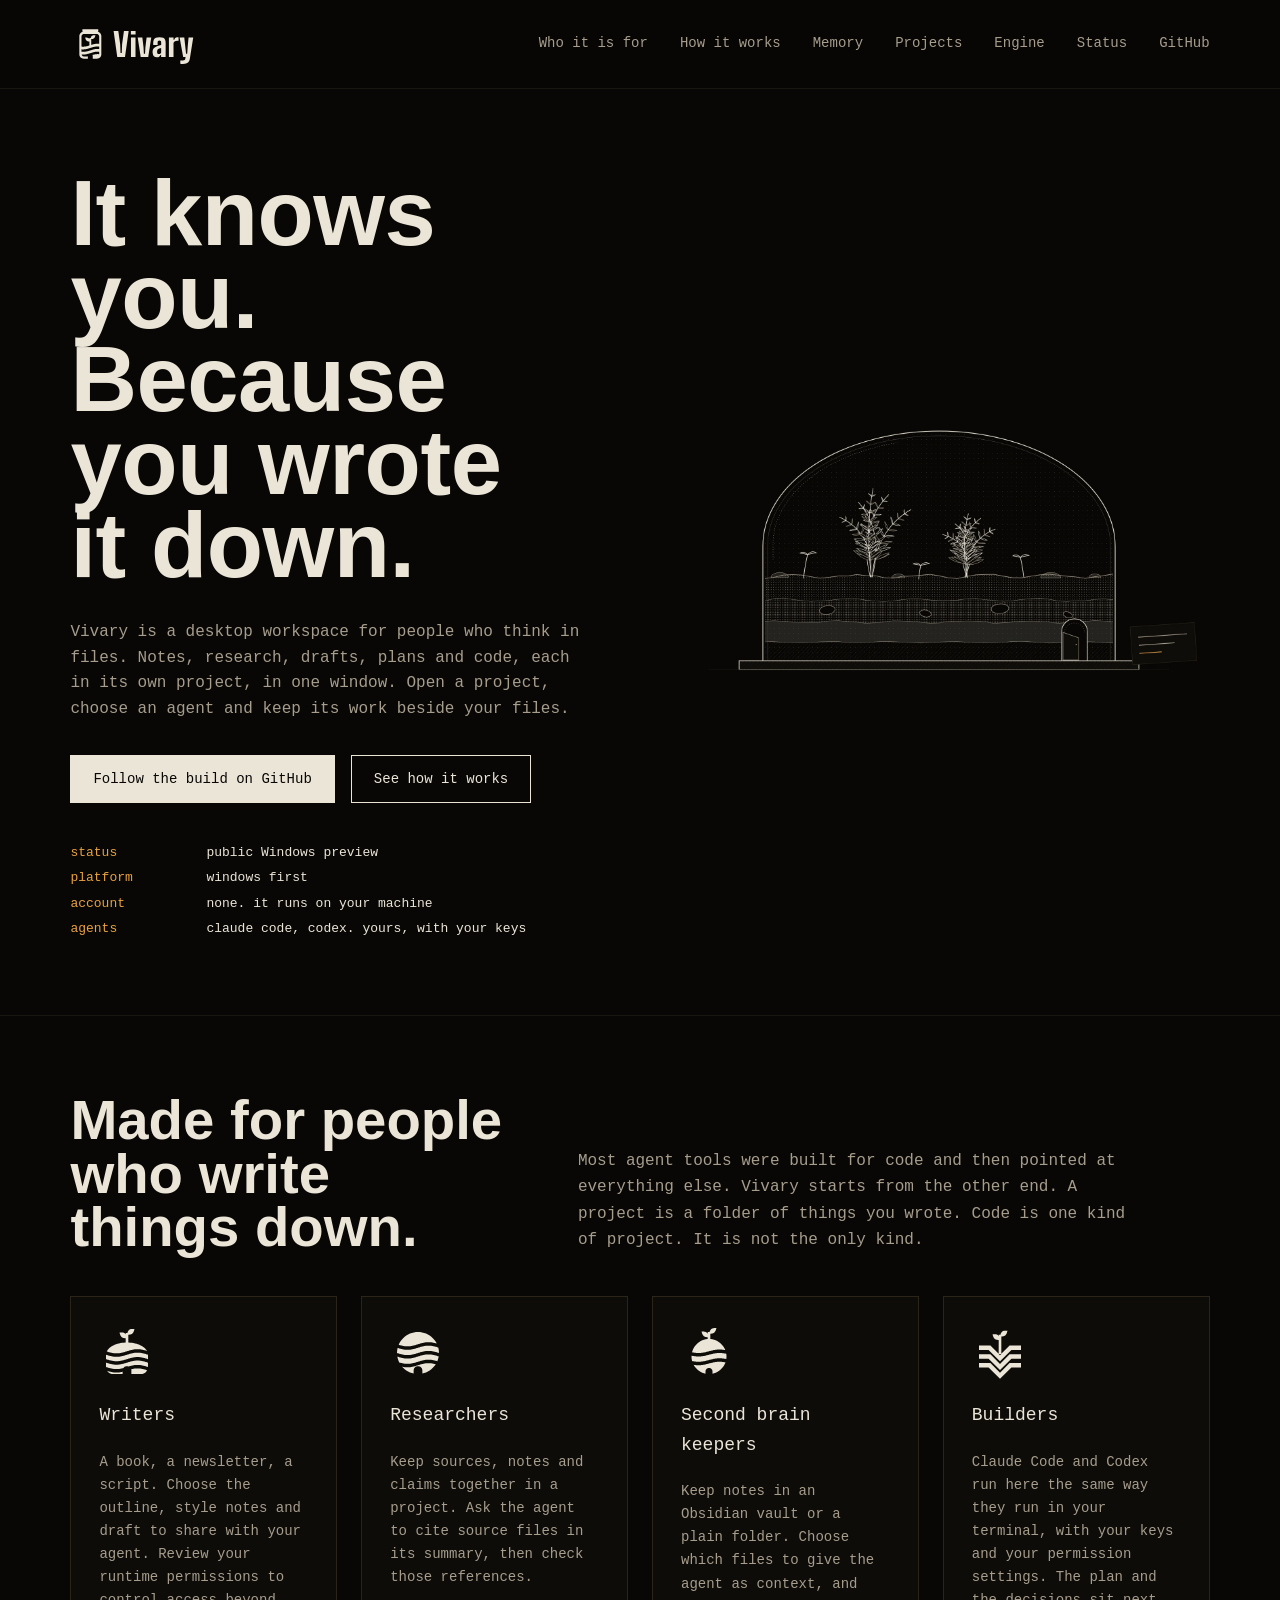
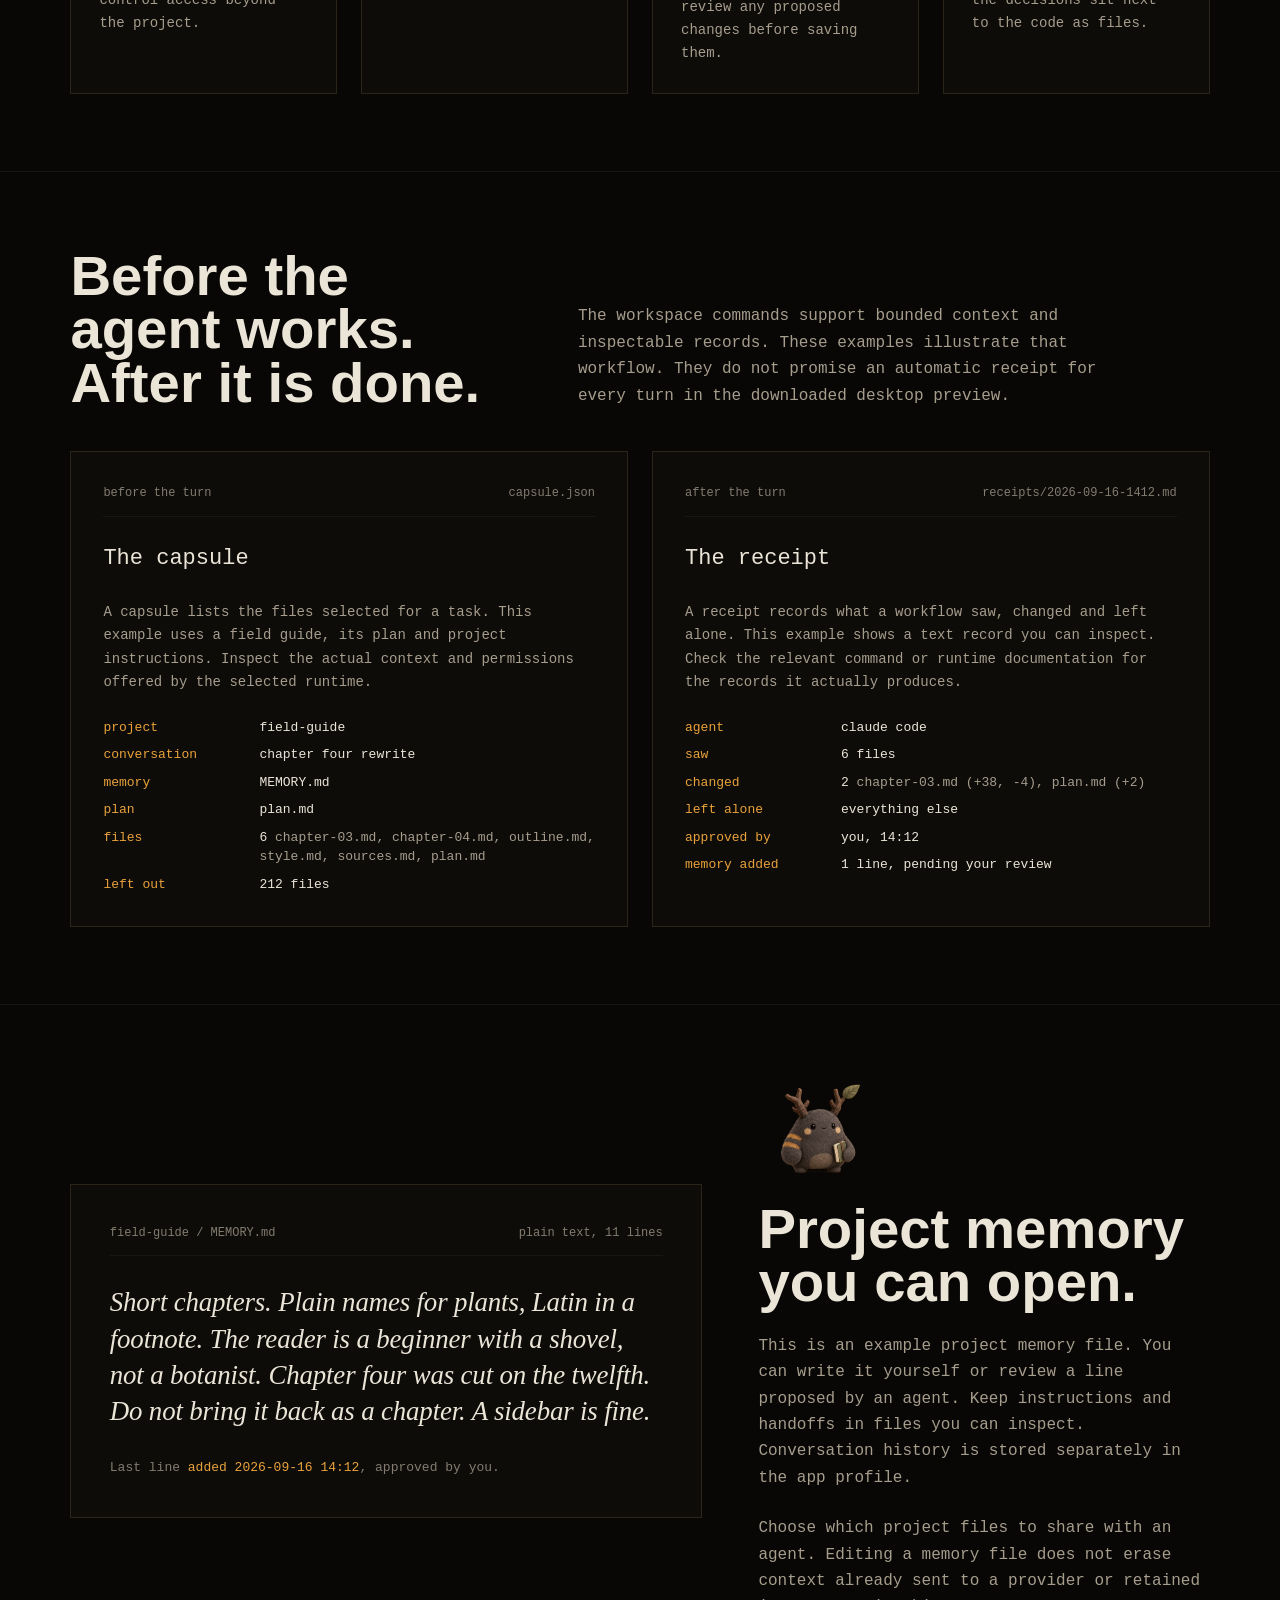
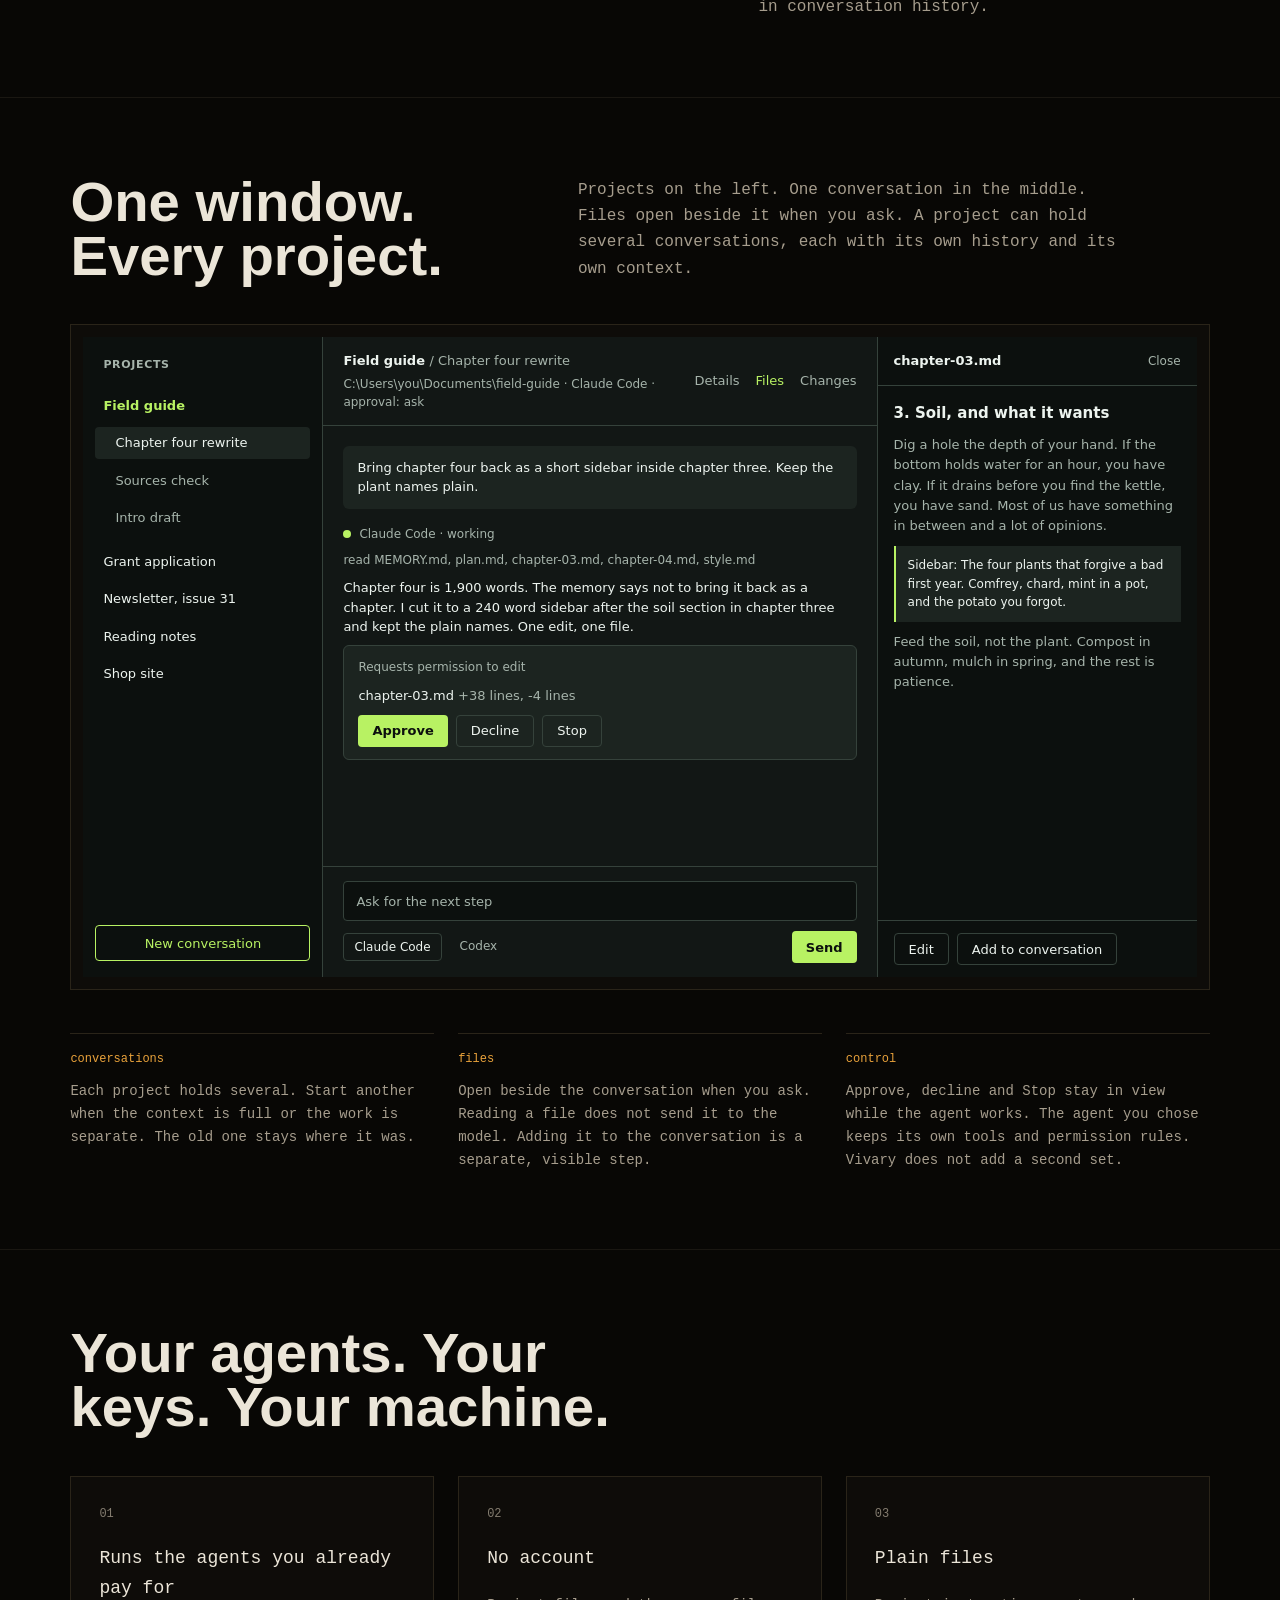
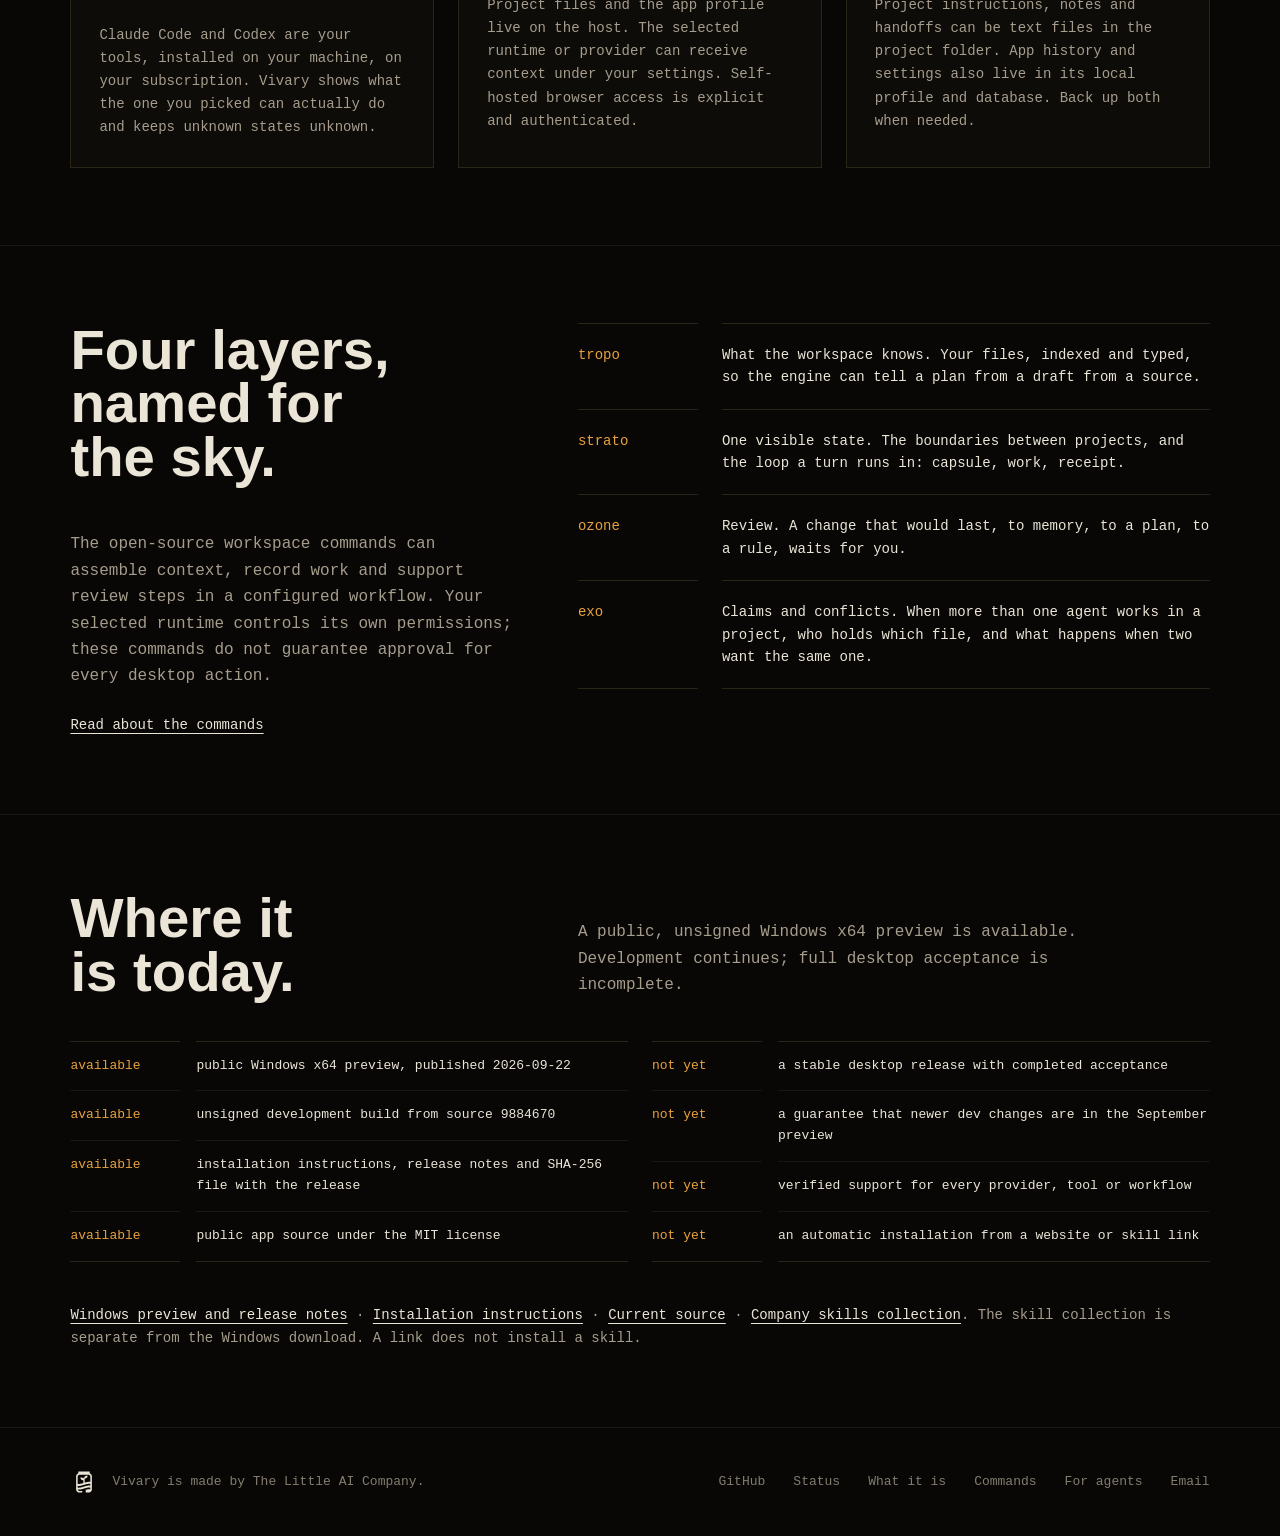
==== commit 2f3e2c02: "Publish vivary-site at bc90623c49975572f1b34cb0682cfb729e1787b1" ====
--- a/index.html
+++ b/index.html
@@ -1 +1 @@
-<!DOCTYPE html><html lang="en" class="geist_a71539c9-module__T19VSG__variable geist_mono_8d43a2aa-module__8Li5zG__variable h-full antialiased"><head><meta charSet="utf-8"/><meta name="viewport" content="width=device-width, initial-scale=1"/><link rel="preload" href="/_next/static/media/66b33cc02d8f8b9d-s.p.3slq8sz4zhb1g.woff2" as="font" crossorigin="" type="font/woff2"/><link rel="preload" href="/_next/static/media/797e433ab948586e-s.p.0r6juujl39pe6.woff2" as="font" crossorigin="" type="font/woff2"/><link rel="preload" href="/_next/static/media/caa3a2e1cccd8315-s.p.0wgildi0cnwt9.woff2" as="font" crossorigin="" type="font/woff2"/><link rel="preload" href="/_next/static/media/f99c309598d4ef8a.p.2mx8o19a7jz1u.woff2" as="font" crossorigin="" type="font/woff2"/><link rel="preload" href="/brand/vivary-lockup-horizontal-bone.svg" as="image"/><link rel="preload" href="/brand/vivary-mark-dome-sprout-bone.svg" as="image"/><link rel="preload" href="/brand/vivary-mark-wave-globe-bone.svg" as="image"/><link rel="preload" href="/brand/vivary-mark-seed-world-bone.svg" as="image"/><link rel="preload" href="/brand/vivary-mark-strata-sprout-bone.svg" as="image"/><link rel="preload" href="/brand/vivary-mark-jar-bone.svg" as="image"/><link rel="stylesheet" href="/_next/static/chunks/41eshlbmey2hq.css" data-precedence="next"/><link rel="stylesheet" href="/_next/static/chunks/1wtl1ac42wzk-.css" data-precedence="next"/><link rel="preload" as="script" fetchPriority="low" href="/_next/static/chunks/1fklq3a2tovvo.js"/><script src="/_next/static/chunks/3__uuebf2tk1a.js" async=""></script><script src="/_next/static/chunks/02d1bsf4dkg_l.js" async=""></script><script src="/_next/static/chunks/0x1mb89vrvy-1.js" async=""></script><script src="/_next/static/chunks/turbopack-0-k1bry-fw7cl.js" async=""></script><script src="/_next/static/chunks/42jt0d-7f3_r1.js" async=""></script><script src="/_next/static/chunks/35w9cjxe9fbm-.js" async=""></script><title>Vivary knows you because you wrote it down</title><meta name="description" content="Vivary is a desktop workspace where your agents work from the files you own. It knows you. Because you wrote it down."/><meta name="robots" content="noindex, nofollow"/><link rel="canonical" href="https://vivary-dev.github.io/"/><meta property="og:title" content="Vivary"/><meta property="og:description" content="A desktop workspace where your agents work from files you own."/><meta property="og:site_name" content="Vivary"/><meta property="og:image" content="https://vivary-dev.github.io/brand/vivary-social-1200x630.png"/><meta property="og:image:width" content="1200"/><meta property="og:image:height" content="630"/><meta property="og:image:alt" content="Vivary. It knows you. Because you wrote it down."/><meta property="og:type" content="website"/><meta name="twitter:card" content="summary_large_image"/><meta name="twitter:title" content="Vivary"/><meta name="twitter:description" content="A desktop workspace where your agents work from files you own."/><meta name="twitter:image" content="https://vivary-dev.github.io/brand/vivary-social-1200x630.png"/><link rel="icon" href="/icon.svg?icon.3n-skihkjkcry.svg" sizes="any" type="image/svg+xml"/><link rel="apple-touch-icon" href="/apple-icon.png?apple-icon.2tn1xa0q-9phf.png" sizes="1024x1024" type="image/png"/><meta name="next-size-adjust" content=""/><script src="/_next/static/chunks/0cz1d0mv5g_q7.js" noModule=""></script></head><body class="min-h-full flex flex-col"><div hidden=""><!--$--><!--/$--></div><div class="v9 big_shoulders_38bdf69b-module__PnRATa__variable fraunces_84f9cc3c-module__8w8rDW__variable"><a class="skip" href="#main">Skip to content</a><header class="top"><div class="wrap"><a class="brand" aria-label="Vivary home" href="/"><img src="/brand/vivary-lockup-horizontal-bone.svg" alt="Vivary" width="173" height="88"/></a><nav aria-label="Site"><a href="/#for">Who it is for</a><a href="/#how">How it works</a><a href="/#memory">Memory</a><a href="/#projects">Projects</a><a href="/#engine">Engine</a><a href="/#status">Status</a><a href="https://github.com/vivary-dev">GitHub</a></nav><button type="button" class="menu-button" aria-label="Open menu" aria-expanded="false" aria-controls="_R_39brb_"><svg width="20" height="20" viewBox="0 0 20 20" fill="none" stroke="currentColor" stroke-width="1.5" aria-hidden="true"><path d="M3 6h14M3 10h14M3 14h14"></path></svg></button><div id="_R_39brb_" class="menu" data-open="false"><nav aria-label="Site, phone"><a href="/#for">Who it is for</a><a href="/#how">How it works</a><a href="/#memory">Memory</a><a href="/#projects">Projects</a><a href="/#engine">Engine</a><a href="/#status">Status</a><a href="https://github.com/vivary-dev">GitHub</a></nav></div></div></header><main id="main"><script type="application/ld+json">{"@context":"https://schema.org","@graph":[{"@type":"SoftwareApplication","name":"Vivary","description":"A desktop workspace where your agents work from files you own.","applicationCategory":"DeveloperApplication","operatingSystem":"Windows","author":{"@type":"Organization","name":"The Little AI Company"},"creator":{"@type":"Person","name":"Jeff Kazzee"},"url":"/"},{"@type":"Organization","name":"Vivary","url":"/","sameAs":["https://github.com/vivary-dev","https://github.com/vivary-dev/Vivary-New","https://github.com/vivary-dev/vivary"]}]}</script><section id="top" class="hero in"><div class="wrap"><div class="hero-copy"><h1 class="display display-xl">It knows you. Because you wrote it down.</h1><p class="deck">Vivary is a desktop workspace for people who think in files. Notes, research, drafts, plans and code, each in its own project, in one window. Your agents read what you wrote before they work. They leave a receipt after.</p><div class="cta"><a class="btn btn-solid" href="https://github.com/vivary-dev/Vivary-New">Follow the build on GitHub</a><a class="btn" href="#how">See how it works</a></div><dl class="kv num"><div><dt>status</dt><dd>in development</dd></div><div><dt>platform</dt><dd>windows first</dd></div><div><dt>account</dt><dd>none. it runs on your machine</dd></div><div><dt>agents</dt><dd>claude code, codex. yours, with your keys</dd></div></dl></div><div class="hero-art"><picture><source srcSet="/brand/vivary-hero-vivarium.webp" type="image/webp"/><img src="/brand/vivary-hero-vivarium.png" width="1600" height="900" alt="A vivarium in cross section: a glass cloche over four strata, ferns and sprouts, a door at the edge of the world, and a label leaning on the plate"/></picture></div></div></section><section id="for" class="sec"><div class="wrap stack"><div class="intro"><h2 class="display display-lg reveal">Made for people who write things down.</h2><p class="lede reveal">Most agent tools were built for code and then pointed at everything else. Vivary starts from the other end. A project is a folder of things you wrote. Code is one kind of project. It is not the only kind.</p></div><div class="cards reveal"><article class="card scan"><img src="/brand/vivary-mark-dome-sprout-bone.svg" alt="" width="56" height="56"/><h3>Writers</h3><p>A book, a newsletter, a script. The agent reads your outline, your style notes and the last draft before it touches a word. It does not read your other projects.</p></article><article class="card scan"><img src="/brand/vivary-mark-wave-globe-bone.svg" alt="" width="56" height="56"/><h3>Researchers</h3><p>Sources, notes and claims stay inside the project. Ask for a summary and the answer names the files it came from.</p></article><article class="card scan"><img src="/brand/vivary-mark-seed-world-bone.svg" alt="" width="56" height="56"/><h3>Second brain keepers</h3><p>Your notes are already the memory. Vivary reads the files you keep instead of building a memory you cannot open. Obsidian vault, plain folder, either works.</p></article><article class="card scan"><img src="/brand/vivary-mark-strata-sprout-bone.svg" alt="" width="56" height="56"/><h3>Builders</h3><p>Claude Code and Codex run here the same way they run in your terminal, with your keys and your permission settings. The plan and the decisions sit next to the code as files.</p></article></div></div></section><section id="how" class="sec"><div class="wrap stack"><div class="intro"><h2 class="display display-lg reveal">Before the agent works. After it is done.</h2><p class="lede reveal">An agent with your whole disk in front of it guesses. An agent with six files in front of it reads. Vivary does the choosing before the turn starts and the accounting after it ends.</p></div><div class="cards cards-2 reveal"><article class="card card-wide scan"><div class="card-head"><span>before the turn</span><span>capsule.json</span></div><h3>The capsule</h3><p>Before a turn starts, Vivary hands the agent a bounded set of files: the ones that matter for this conversation, and nothing else. You can open the list. You can change it.</p><dl class="kv num"><div><dt>project</dt><dd>field-guide</dd></div><div><dt>conversation</dt><dd>chapter four rewrite</dd></div><div><dt>memory</dt><dd>MEMORY.md</dd></div><div><dt>plan</dt><dd>plan.md</dd></div><div><dt>files</dt><dd>6 <span>chapter-03.md, chapter-04.md, outline.md, style.md, sources.md, plan.md</span></dd></div><div><dt>left out</dt><dd>212 files</dd></div></dl></article><article class="card card-wide scan"><div class="card-head"><span>after the turn</span><span>receipts/2026-09-16-1412.md</span></div><h3>The receipt</h3><p>After the turn ends, Vivary writes down what happened. What it saw, what it changed, what it left alone. It is a text file. Read it, keep it, or delete it.</p><dl class="kv num"><div><dt>agent</dt><dd>claude code</dd></div><div><dt>saw</dt><dd>6 files</dd></div><div><dt>changed</dt><dd>2 <span>chapter-03.md (+38, -4), plan.md (+2)</span></dd></div><div><dt>left alone</dt><dd>everything else</dd></div><div><dt>approved by</dt><dd>you, 14:12</dd></div><div><dt>memory added</dt><dd>1 line, pending your review</dd></div></dl></article></div></div></section><section id="memory" class="sec"><div class="wrap memory-grid"><figure class="memfig scan reveal"><div class="card-head"><span>field-guide / MEMORY.md</span><span>plain text, 11 lines</span></div><blockquote class="speaks">Short chapters. Plain names for plants, Latin in a footnote. The reader is a beginner with a shovel, not a botanist. Chapter four was cut on the twelfth. Do not bring it back as a chapter. A sidebar is fine.</blockquote><figcaption>Last line <span class="rec">added 2026-09-16 14:12</span>, approved by you.</figcaption></figure><div class="memory-copy"><img class="memory-mascot" src="/brand/mascot/v1/lead-transparent.png" width="1402" height="1122" alt="" aria-hidden="true" loading="lazy" decoding="async"/><h2 class="display display-lg reveal">The memory is a file you can open.</h2><p class="lede reveal">That is a memory file. You wrote it, or the agent proposed a line and you approved it. It sits in the project folder as text. Open it in any editor. Change a line and the next conversation knows. Delete it and the agent forgets. There is no hidden store and no account holding a copy.</p><p class="lede reveal">Memory is scoped to the project. Your field guide does not know about your grant application unless you say so.</p></div></div></section><section id="projects" class="sec"><div class="wrap stack"><div class="intro"><h2 class="display display-lg reveal">One window. Every project.</h2><p class="lede reveal">Projects on the left. One conversation in the middle. Files open beside it when you ask. A project can hold several conversations, each with its own history and its own context.</p></div><div class="app-frame reveal" aria-label="The Vivary window, drawn" role="img"><div class="app" aria-hidden="true"><div class="app-nav"><div class="rail">PROJECTS</div><div class="proj on">Field guide</div><div class="conv on">Chapter four rewrite</div><div class="conv">Sources check</div><div class="conv">Intro draft</div><div class="proj" style="padding-top:0.75rem">Grant application</div><div class="proj">Newsletter, issue 31</div><div class="proj">Reading notes</div><div class="proj">Shop site</div><div class="grow"></div><span class="app-btn outline-lime" style="display:inline-flex;align-items:center;justify-content:center">New conversation</span></div><div class="app-main"><div class="app-bar"><div><b>Field guide <span>/ Chapter four rewrite</span></b><small><span class="phone-only">Claude Code · approval: ask</span><span class="desk-only">C:\Users\you\Documents\field-guide · Claude Code · approval: ask</span></small></div><div class="tabs"><span class="phone-only">Projects</span><span class="desk-only">Details</span><span class="on">Files</span><span class="desk-only">Changes</span></div></div><div class="app-thread"><div class="app-me">Bring chapter four back as a short sidebar inside chapter three. Keep the plant names plain.</div><div class="app-turn"><div class="who">Claude Code · working</div><div class="read">read MEMORY.md, plan.md, chapter-03.md, chapter-04.md, style.md</div><div>Chapter four is 1,900 words. The memory says not to bring it back as a chapter. I cut it to a 240 word sidebar after the soil section in chapter three and kept the plain names. One edit, one file.</div><div class="app-ask"><div class="sub">Requests permission to edit</div><b>chapter-03.md <span>+38 lines, -4 lines</span></b><div class="row"><span class="app-btn primary" style="display:inline-flex;align-items:center">Approve</span><span class="app-btn" style="display:inline-flex;align-items:center">Decline</span><span class="app-btn" style="display:inline-flex;align-items:center">Stop</span></div></div></div></div><div class="app-compose"><div class="field">Ask for the next step</div><div class="row"><div class="pick"><span class="on">Claude Code</span><span>Codex</span></div><span class="app-btn primary" style="display:inline-flex;align-items:center">Send</span></div></div></div><div class="app-files"><div class="head">chapter-03.md <span>Close</span></div><div class="doc"><h4>3. Soil, and what it wants</h4><p>Dig a hole the depth of your hand. If the bottom holds water for an hour, you have clay. If it drains before you find the kettle, you have sand. Most of us have something in between and a lot of opinions.</p><div class="aside">Sidebar: The four plants that forgive a bad first year. Comfrey, chard, mint in a pot, and the potato you forgot.</div><p>Feed the soil, not the plant. Compost in autumn, mulch in spring, and the rest is patience.</p></div><div class="foot"><span class="app-btn" style="display:inline-flex;align-items:center">Edit</span><span class="app-btn" style="display:inline-flex;align-items:center">Add to conversation</span></div></div></div></div><div class="notes reveal"><div class="note"><div class="key">conversations</div><p>Each project holds several. Start another when the context is full or the work is separate. The old one stays where it was.</p></div><div class="note"><div class="key">files</div><p>Open beside the conversation when you ask. Reading a file does not send it to the model. Adding it to the conversation is a separate, visible step.</p></div><div class="note"><div class="key">control</div><p>Approve, decline and Stop stay in view while the agent works. The agent you chose keeps its own tools and permission rules. Vivary does not add a second set.</p></div></div></div></section><section class="sec"><div class="wrap stack"><h2 class="display display-lg reveal" style="max-width:22ch">Your agents. Your keys. Your machine.</h2><div class="cards cards-3 reveal"><article class="card scan"><div class="ord">01</div><h3>Runs the agents you already pay for</h3><p>Claude Code and Codex are your tools, installed on your machine, on your subscription. Vivary shows what the one you picked can actually do and keeps unknown states unknown.</p></article><article class="card scan"><div class="ord">02</div><h3>No account</h3><p>There is no Vivary account and no cloud control plane. Vivary never sees your files. Nothing leaves your machine unless the agent you chose sends it, under the rules you gave it.</p></article><article class="card scan"><div class="ord">03</div><h3>Plain files</h3><p>Plans, memory, decisions and receipts are text files in the project folder. Git is optional. Sync them, back them up, or open them in another tool. Nothing is locked in.</p></article></div></div></section><section id="engine" class="sec"><div class="wrap two"><div class="lead engine-copy"><h2 class="display display-lg reveal">Four layers, named for the sky.</h2><p class="lede reveal">Underneath the window is the Vivary engine, open source: the workspace commands. It is what decides which files go in the capsule, what gets written down, and what needs a human before it becomes permanent.</p><p class="reveal" style="margin:0;font-size:var(--t-sm)"><a class="link" href="/commands/">Read about the commands</a></p></div><div class="body reveal"><dl class="rows num" aria-label="The four layers"><div><dt>tropo</dt><dd>What the workspace knows. Your files, indexed and typed, so the engine can tell a plan from a draft from a source.</dd></div><div><dt>strato</dt><dd>One visible state. The boundaries between projects, and the loop a turn runs in: capsule, work, receipt.</dd></div><div><dt>ozone</dt><dd>Review. A change that would last, to memory, to a plan, to a rule, waits for you.</dd></div><div><dt>exo</dt><dd>Claims and conflicts. When more than one agent works in a project, who holds which file, and what happens when two want the same one.</dd></div></dl></div></div></section><section id="status" class="sec"><div class="wrap stack"><div class="intro"><h2 class="display display-lg reveal">Where it is today.</h2><p class="lede reveal">Vivary is in development, Windows first. It is not released. This page describes what it is built to do. The list below says what is working now and what is not. It is updated when the build moves.</p></div><div class="today reveal"><dl class="rows num rows-tight" aria-label="Working now"><div><dt>working</dt><dd>one window with projects and conversations</dd></div><div><dt>working</dt><dd>project switching, history that stays with its project</dd></div><div><dt>working</dt><dd>files open, read and edit beside the conversation</dd></div><div><dt>working</dt><dd>codex conversations with approve, decline and stop, on windows</dd></div></dl><dl class="rows num rows-tight" aria-label="Not yet"><div><dt>not yet</dt><dd>the full harness catalog and switching between agents in a linked conversation</dd></div><div><dt>not yet</dt><dd>several conversations running at the same time</dd></div><div><dt>not yet</dt><dd>scheduled and automated work</dd></div><div><dt>not yet</dt><dd>a release. nothing on this page is a download</dd></div></dl></div><p class="lede reveal" style="max-width:none;font-size:var(--t-sm)">The build happens in the open. Commits, decisions and the specification are on GitHub.<!-- --> <a class="link" href="https://github.com/vivary-dev/Vivary-New">Follow the build</a> <!-- -->is the only ask on this page.</p></div></section></main><footer><div class="wrap"><div class="made"><img src="/brand/vivary-mark-jar-bone.svg" alt="" width="28" height="28"/><span>Vivary is made by The Little AI Company.</span></div><nav aria-label="Footer"><a href="https://github.com/vivary-dev">GitHub</a><a href="/#status">Status</a><a href="/what-is-vivary/">What it is</a><a href="/commands/">Commands</a><a href="/llms.txt">For agents</a><a href="mailto:support@vivary.dev">Email</a></nav></div></footer></div><!--$--><!--/$--><script src="/_next/static/chunks/1fklq3a2tovvo.js" id="_R_" async=""></script><script>(self.__next_f=self.__next_f||[]).push([0])</script><script>self.__next_f.push([1,"1:\"$Sreact.fragment\"\n2:I[10240,[\"/_next/static/chunks/42jt0d-7f3_r1.js\"],\"default\"]\n3:I[75681,[\"/_next/static/chunks/42jt0d-7f3_r1.js\"],\"default\"]\n4:I[3453,[\"/_next/static/chunks/42jt0d-7f3_r1.js\",\"/_next/static/chunks/35w9cjxe9fbm-.js\"],\"\"]\n5:I[19154,[\"/_next/static/chunks/42jt0d-7f3_r1.js\",\"/_next/static/chunks/35w9cjxe9fbm-.js\"],\"MobileNav\"]\n6:I[41021,[\"/_next/static/chunks/42jt0d-7f3_r1.js\",\"/_next/static/chunks/35w9cjxe9fbm-.js\"],\"Section\"]\n7:I[78483,[\"/_next/static/chunks/42jt0d-7f3_r1.js\"],\"Umami\"]\n11:I[4450,[\"/_next/static/chunks/42jt0d-7f3_r1.js\"],\"default\",1]\n:HL[\"/_next/static/chunks/41eshlbmey2hq.css\",\"style\"]\n:HL[\"/_next/static/media/66b33cc02d8f8b9d-s.p.3slq8sz4zhb1g.woff2\",\"font\",{\"crossOrigin\":\"\",\"type\":\"font/woff2\"}]\n:HL[\"/_next/static/media/797e433ab948586e-s.p.0r6juujl39pe6.woff2\",\"font\",{\"crossOrigin\":\"\",\"type\":\"font/woff2\"}]\n:HL[\"/_next/static/media/caa3a2e1cccd8315-s.p.0wgildi0cnwt9.woff2\",\"font\",{\"crossOrigin\":\"\",\"type\":\"font/woff2\"}]\n:HL[\"/_next/static/media/f99c309598d4ef8a.p.2mx8o19a7jz1u.woff2\",\"font\",{\"crossOrigin\":\"\",\"type\":\"font/woff2\"}]\n:HL[\"/_next/static/chunks/1wtl1ac42wzk-.css\",\"style\"]\n:HL[\"/brand/vivary-lockup-horizontal-bone.svg\",\"image\"]\n:HL[\"/brand/vivary-mark-jar-bone.svg\",\"image\"]\n0:{\"P\":null,\"c\":[\"\",\"\"],\"q\":\"\",\"i\":false,\"f\":[[[\"\",{\"children\":[\"__PAGE__\",{},\"$undefined\",\"$undefined\",4608]},\"$undefined\",\"$undefined\",4624],[[\"$\",\"$1\",\"c\",{\"children\":[[[\"$\",\"link\",\"0\",{\"rel\":\"stylesheet\",\"href\":\"/_next/static/chunks/41eshlbmey2hq.css\",\"precedence\":\"next\",\"crossOrigin\":\"$undefined\",\"nonce\":\"$undefined\"}],[\"$\",\"script\",\"script-0\",{\"src\":\"/_next/static/chunks/42jt0d-7f3_r1.js\",\"async\":true,\"nonce\":\"$undefined\"}]],[\"$\",\"html\",null,{\"lang\":\"en\",\"className\":\"geist_a71539c9-module__T19VSG__variable geist_mono_8d43a2aa-module__8Li5zG__variable h-full antialiased\",\"children\":[\"$\",\"body\",null,{\"className\":\"min-h-full flex flex-col\",\"children\":[[\"$\",\"$L2\",null,{\"parallelRouterKey\":\"children\",\"error\":\"$undefined\",\"errorStyles\":\"$undefined\",\"errorScripts\":\"$undefined\",\"template\":[\"$\",\"$L3\",null,{}],\"templateStyles\":\"$undefined\",\"templateScripts\":\"$undefined\",\"notFound\":[[\"$\",\"div\",null,{\"className\":\"v9 big_shoulders_38bdf69b-module__PnRATa__variable fraunces_84f9cc3c-module__8w8rDW__variable\",\"children\":[[\"$\",\"a\",null,{\"className\":\"skip\",\"href\":\"#main\",\"children\":\"Skip to content\"}],[\"$\",\"header\",null,{\"className\":\"top\",\"children\":[\"$\",\"div\",null,{\"className\":\"wrap\",\"children\":[[\"$\",\"$L4\",null,{\"className\":\"brand\",\"href\":\"/\",\"aria-label\":\"Vivary home\",\"children\":[\"$\",\"img\",null,{\"src\":\"/brand/vivary-lockup-horizontal-bone.svg\",\"alt\":\"Vivary\",\"width\":173,\"height\":88}]}],[\"$\",\"nav\",null,{\"aria-label\":\"Site\",\"children\":[[\"$\",\"$L4\",\"/#for\",{\"href\":\"/#for\",\"aria-current\":\"$undefined\",\"children\":\"Who it is for\"}],[\"$\",\"$L4\",\"/#how\",{\"href\":\"/#how\",\"aria-current\":\"$undefined\",\"children\":\"How it works\"}],[\"$\",\"$L4\",\"/#memory\",{\"href\":\"/#memory\",\"aria-current\":\"$undefined\",\"children\":\"Memory\"}],[\"$\",\"$L4\",\"/#projects\",{\"href\":\"/#projects\",\"aria-current\":\"$undefined\",\"children\":\"Projects\"}],[\"$\",\"$L4\",\"/#engine\",{\"href\":\"/#engine\",\"aria-current\":\"$undefined\",\"children\":\"Engine\"}],[\"$\",\"$L4\",\"/#status\",{\"href\":\"/#status\",\"aria-current\":\"$undefined\",\"children\":\"Status\"}],[\"$\",\"a\",\"https://github.com/vivary-dev\",{\"href\":\"https://github.com/vivary-dev\",\"children\":\"GitHub\"}]]}],[\"$\",\"$L5\",null,{\"items\":[{\"href\":\"/#for\",\"label\":\"Who it is for\"},{\"href\":\"/#how\",\"label\":\"How it works\"},{\"href\":\"/#memory\",\"label\":\"Memory\"},{\"href\":\"/#projects\",\"label\":\"Projects\"},{\"href\":\"/#engine\",\"label\":\"Engine\"},{\"href\":\"/#status\",\"label\":\"Status\"},{\"href\":\"https://github.com/vivary-dev\",\"label\":\"GitHub\",\"external\":true}]}]]}]}],[\"$\",\"main\",null,{\"id\":\"main\",\"children\":[\"$\",\"$L6\",null,{\"className\":\"doc notfound in\",\"children\":[\"$\",\"div\",null,{\"className\":\"wrap\",\"children\":[[\"$\",\"h1\",null,{\"className\":\"display display-lg\",\"children\":\"Nothing at this address.\"}],[\"$\",\"p\",null,{\"className\":\"define\",\"children\":\"The page was moved, or it never existed. The record of what is here is short: the home page, what Vivary is, and the workspace commands.\"}],[\"$\",\"div\",null,{\"className\":\"cta\",\"children\":[[\"$\",\"$L4\",null,{\"className\":\"btn btn-solid\",\"href\":\"/\",\"children\":\"Back to the start\"}],[\"$\",\"$L4\",null,{\"className\":\"btn\",\"href\":\"/what-is-vivary/\",\"children\":\"What Vivary is\"}]]}]]}]}]}],[\"$\",\"footer\",null,{\"children\":[\"$\",\"div\",null,{\"className\":\"wrap\",\"children\":[[\"$\",\"div\",null,{\"className\":\"made\",\"children\":[[\"$\",\"img\",null,{\"src\":\"/brand/vivary-mark-jar-bone.svg\",\"alt\":\"\",\"width\":28,\"height\":28}],[\"$\",\"span\",null,{\"children\":\"Vivary is made by The Little AI Company.\"}]]}],[\"$\",\"nav\",null,{\"aria-label\":\"Footer\",\"children\":[[\"$\",\"a\",null,{\"href\":\"https://github.com/vivary-dev\",\"children\":\"GitHub\"}],[\"$\",\"$L4\",null,{\"href\":\"/#status\",\"children\":\"Status\"}],[\"$\",\"$L4\",null,{\"href\":\"/what-is-vivary/\",\"children\":\"What it is\"}],[\"$\",\"$L4\",null,{\"href\":\"/commands/\",\"children\":\"Commands\"}],[\"$\",\"a\",null,{\"href\":\"/llms.txt\",\"children\":\"For agents\"}],[\"$\",\"a\",null,{\"href\":\"mailto:support@vivary.dev\",\"children\":\"Email\"}]]}]]}]}]]}],[[\"$\",\"link\",\"0\",{\"rel\":\"stylesheet\",\"href\":\"/_next/static/chunks/1wtl1ac42wzk-.css\",\"precedence\":\"next\",\"crossOrigin\":\"$undefined\",\"nonce\":\"$undefined\"}]]],\"forbidden\":\"$undefined\",\"unauthorized\":\"$undefined\"}],[\"$\",\"$L7\",null,{}]]}]}]]}],{\"children\":[[\"$\",\"$1\",\"c\",{\"children\":[[\"$\",\"div\",null,{\"className\":\"v9 big_shoulders_38bdf69b-module__PnRATa__variable fraunces_84f9cc3c-module__8w8rDW__variable\",\"children\":[[\"$\",\"a\",null,{\"className\":\"skip\",\"href\":\"#main\",\"children\":\"Skip to content\"}],[\"$\",\"header\",null,{\"className\":\"top\",\"children\":[\"$\",\"div\",null,{\"className\":\"wrap\",\"children\":[[\"$\",\"$L4\",null,{\"className\":\"brand\",\"href\":\"/\",\"aria-label\":\"Vivary home\",\"children\":[\"$\",\"img\",null,{\"src\":\"/brand/vivary-lockup-horizontal-bone.svg\",\"alt\":\"Vivary\",\"width\":173,\"height\":88}]}],[\"$\",\"nav\",null,{\"aria-label\":\"Site\",\"children\":[[\"$\",\"$L4\",\"/#for\",{\"href\":\"/#for\",\"aria-current\":\"$undefined\",\"children\":\"Who it is for\"}],[\"$\",\"$L4\",\"/#how\",{\"href\":\"/#how\",\"aria-current\":\"$undefined\",\"children\":\"How it works\"}],[\"$\",\"$L4\",\"/#memory\",{\"href\":\"/#memory\",\"aria-current\":\"$undefined\",\"children\":\"Memory\"}],[\"$\",\"$L4\",\"/#projects\",{\"href\":\"/#projects\",\"aria-current\":\"$undefined\",\"children\":\"Projects\"}],[\"$\",\"$L4\",\"/#engine\",{\"href\":\"/#engine\",\"aria-current\":\"$undefined\",\"children\":\"Engine\"}],\"$L8\",\"$L9\"]}],\"$La\"]}]}],\"$Lb\",\"$Lc\"]}],[\"$Ld\",\"$Le\"],\"$Lf\"]}],{},null,false,null]},null,false,null],\"$L10\",false]],\"m\":\"$undefined\",\"G\":[\"$11\",[\"$L12\"]],\"S\":true,\"h\":null,\"r\":\"$undefined\",\"s\":\"$undefined\",\"a\":\"$undefined\",\"l\":\"$undefined\",\"p\":\"$undefined\",\"d\":\"$undefined\",\"b\":\"D6d_gUbI6Cqnzn39IK8LJ\"}\n1a:I[21017,[\"/_next/static/chunks/42jt0d-7f3_r1.js\"],\"OutletBoundary\"]\n1b:\"$Sreact.suspense\"\n1d:I[21017,[\"/_next/static/chunks/42jt0d-7f3_r1.js\"],\"ViewportBoundary\"]\n1f:I[21017,[\"/_next/static/chunks/42jt0d-7f3_r1.js\"],\"MetadataBoundary\"]\n:HL[\"/brand/vivary-mark-dome-sprout-bone.svg\",\"image\"]\n:HL[\"/brand/vivary-mark-wave-globe-bone.svg\",\"image\"]\n:HL[\"/brand/vivary-mark-seed-world-bone.svg\",\"image\"]\n:HL[\"/brand/vivary-mark-strata-sprout-bone.svg\",\"image\"]\n8:[\"$\",\"$L4\",\"/#status\",{\"href\":\"/#status\",\"aria-current\":\"$undefined\",\"children\":\"Status\"}]\n9:[\"$\",\"a\",\"https://github.com/vivary-dev\",{\"href\":\"https://github.com/vivary-dev\",\"children\":\"GitHub\"}]\na:[\"$\",\"$L5\",null,{\"items\":[\"$0:f:0:1:0:props:children:1:props:children:props:children:0:props:notFound:0:props:children:1:props:children:props:children:2:props:items:0\",\"$0:f:0:1:0:props:children:1:props:children:props:children:0:props:notFound:0:props:children:1:props:children:props:children:2:props:items:1\",\"$0:f:0:1:0:props:children:1:props:children:props:children:0:props:notFound:0:props:children:1:props:children:props:children:2:props:items:2\",\"$0:f:0:1:0:props:children:1:props:children:props:children:0:props:notFound:0:props:children:1:props:children:props:children:2:props:items:3\",\"$0:f:0:1:0:props:children:1:props:children:props:children:0:props:notFound:0:props:children:1:props:children:props:children:2:props:items:4\",\"$0:f:0:1:0:props:children:1:props:children:props:children:0:props:notFound:0:props:children:1:props:children:props:children:2:props:items:5\",\"$0:f:0:1:0:props:children:1:props:children:props:children:0:props:notFound:0:props:children:1:props:children:props:children:2:props:items:6\"]}]\n13:[[\"$\",\"source\",null,{\"srcSet\":\"/brand/vivary-hero-vivarium.webp\",\"type\":\"image/webp\"}],[\"$\",\"img\",null,{\"src\":\"/brand/vivary-hero-vivarium.png\",\"width\":1600,\"height\":900,\"alt\":\"A vivarium in cross section: a glass cloche over four strata, ferns and sprouts, a door at the edge of the world, and a label leaning on the plate\"}]]\nb:[\"$\",\"main\",null,{\"id\":\"main\",\"children\":[[\"$\",\"script\",null,{\"type\":\"application/ld+json\",\"dangerouslySetInnerHTML\":{\"__html\":\"{\\\"@context\\\":\\\"https://schema.org\\\",\\\"@graph\\\":[{\\\"@type\\\":\\\"SoftwareApplication\\\",\\\"name\\\":\\\"Vivary\\\",\\\"description\\\":\\\"A desktop workspace where your agents work from files you own.\\\",\\\"applicationCategory\\\":\\\"DeveloperApplication\\\",\\\"operatingSystem\\\":\\\"Windows\\\",\\\"author\\\":{\\\"@type\\\":\\\"Organization\\\",\\\"name\\\":\\\"The Little AI Company\\\"},\\\"creator\\\":{\\\"@type\\\":\\\"Person\\\",\\\"name\\\":\\\"Jeff Kazzee\\\"},\\\"url\\\":\\\"/\\\"},{\\\"@type\\\":\\\"Organization\\\",\\\"name\\\":\\\"Vivary\\\",\\\"url\\\":\\\"/\\\",\\\"sameAs\\\":[\\\"https://github.com/vivary-dev\\\",\\\"https://github.com/vivary-dev/Vivary-New\\\",\\\"https://github.com/vivary-dev/vivary\\\"]}]}\"}}],[\"$\",\"$L6\",null,{\"id\":\"top\",\"className\":\"hero in\",\"children\":[\"$\",\"div\",null,{\"className\":\"wrap\",\"children\":[[\"$\",\"div\",null,{\"className\":\"hero-copy\",\"children\":[[\"$\",\"h1\",null,{\"className\":\"display display-xl\",\"children\":\"It knows you. Because you wrote it down.\"}],[\"$\",\"p\",null,{\"className\":\"deck\",\"children\":\"Vivary is a desktop workspace for people who think in files. Notes, research, drafts, plans and code, each in its own project, in one window. Your agents read what you wrote before they work. They leave a receipt after.\"}],[\"$\",\"div\",null,{\"className\":\"cta\",\"children\":[[\"$\",\"a\",null,{\"className\":\"btn btn-solid\",\"href\":\"https://github.com/vivary-dev/Vivary-New\",\"children\":\"Follow the build on GitHub\"}],[\"$\",\"a\",null,{\"className\":\"btn\",\"href\":\"#how\",\"children\":\"See how it works\"}]]}],[\"$\",\"dl\",null,{\"className\":\"kv num\",\"style\":\"$undefined\",\"children\":[[\"$\",\"div\",\"0\",{\"children\":[[\"$\",\"dt\",null,{\"children\":\"status\"}],[\"$\",\"dd\",null,{\"children\":\"in development\"}]]}],[\"$\",\"div\",\"1\",{\"children\":[[\"$\",\"dt\",null,{\"children\":\"platform\"}],[\"$\",\"dd\",null,{\"children\":\"windows first\"}]]}],[\"$\",\"div\",\"2\",{\"children\":[[\"$\",\"dt\",null,{\"children\":\"account\"}],[\"$\",\"dd\",null,{\"children\":\"none. it runs on your machine\"}]]}],[\"$\",\"div\",\"3\",{\"children\":[[\"$\",\"dt\",null,{\"children\":\"agents\"}],[\"$\",\"dd\",null,{\"children\":\"claude code, codex. yours, with your keys\"}]]}]]}]]}],[\"$\",\"div\",null,{\"className\":\"hero-art\",\"children\":[\"$\",\"picture\",null,{\"children\":\"$13\"}]}]]}]}],[\"$\",\"$L6\",null,{\"id\":\"for\",\"className\":\"sec\",\"children\":[\"$\",\"div\",null,{\"className\":\"wrap stack\",\"children\":[[\"$\",\"div\",null,{\"className\":\"intro\",\"children\":[[\"$\",\"h2\",null,{\"className\":\"display display-lg reveal\",\"children\":\"Made for people who write things down.\"}],[\"$\",\"p\",null,{\"className\":\"lede reveal\",\"children\":\"Most agent tools were built for code and then pointed at everything else. Vivary starts from the other end. A project is a folder of things you wrote. Code is one kind of project. It is not the only kind.\"}]]}],[\"$\",\"div\",null,{\"className\":\"cards reveal\",\"children\":[[\"$\",\"article\",\"Writers\",{\"className\":\"card scan\",\"children\":[[\"$\",\"img\",null,{\"src\":\"/brand/vivary-mark-dome-sprout-bone.svg\",\"alt\":\"\",\"width\":56,\"height\":56}],[\"$\",\"h3\",null,{\"children\":\"Writers\"}],[\"$\",\"p\",null,{\"children\":\"A book, a newsletter, a script. The agent reads your outline, your style notes and the last draft before it touches a word. It does not read your other projects.\"}]]}],[\"$\",\"article\",\"Researchers\",{\"className\":\"card scan\",\"children\":[[\"$\",\"img\",null,{\"src\":\"/brand/vivary-mark-wave-globe-bone.svg\",\"alt\":\"\",\"width\":56,\"height\":56}],[\"$\",\"h3\",null,{\"children\":\"Researchers\"}],[\"$\",\"p\",null,{\"children\":\"Sources, notes and claims stay inside the project. Ask for a summary and the answer names the files it came from.\"}]]}],[\"$\",\"article\",\"Second brain keepers\",{\"className\":\"card scan\",\"children\":[[\"$\",\"img\",null,{\"src\":\"/brand/vivary-mark-seed-world-bone.svg\",\"alt\":\"\",\"width\":56,\"height\":56}],[\"$\",\"h3\",null,{\"children\":\"Second brain keepers\"}],[\"$\",\"p\",null,{\"children\":\"Your notes are already the memory. Vivary reads the files you keep instead of building a memory you cannot open. Obsidian vault, plain folder, either works.\"}]]}],[\"$\",\"article\",\"Builders\",{\"className\":\"card scan\",\"children\":[[\"$\",\"img\",null,{\"src\":\"/brand/vivary-mark-strata-sprout-bone.svg\",\"alt\":\"\",\"width\":56,\"height\":56}],[\"$\",\"h3\",null,{\"children\":\"Builders\"}],[\"$\",\"p\",null,{\"children\":\"Claude Code and Codex run here the same way they run in your terminal, with your keys and your permission settings. The plan and the decisions sit next to the code as files.\"}]]}]]}]]}]}],\"$L14\",\"$L15\",\"$L16\",\"$L17\",\"$L18\",\"$L19\"]}]\nc:[\"$\",\"footer\",null,{\"children\":[\"$\",\"div\",null,{\"className\":\"wrap\",\"children\":[[\"$\",\"div\",null,{\"className\":\"made\",\"children\":[[\"$\",\"img\",null,{\"src\":\"/brand/vivary-mark-jar-bone.svg\",\"alt\":\"\",\"width\":28,\"height\":28}],[\"$\",\"span\",null,{\"children\":\"Vivary is made by The Little AI Company.\"}]]}],[\"$\",\"nav\",null,{\"aria-label\":\"Footer\",\"children\":[[\"$\",\"a\",null,{\"href\":\"https://github.com/vivary-dev\",\"children\":\"GitHub\"}],[\"$\",\"$L4\",null,{\"href\":\"/#status\",\"children\":\"Status\"}],[\"$\",\"$L4\",null,{\"href\":\"/what-is-vivary/\",\"children\":\"What it is\"}],[\"$\",\"$L4\",null,{\"href\":\"/commands/\",\"children\":\"Commands\"}],[\"$\",\"a\",null,{\"href\":\"/llms.txt\",\"children\":\"For agents\"}],[\"$\",\"a\",null,{\"href\":\"mailto:support@vivary.dev\",\"children\":\"Email\"}]]}]]}]}]\nd:[\"$\",\"link\",\"0\",{\"rel\":\"stylesheet\",\"href\":\"/_next/static/chunks/1wtl1ac42wzk-.css\",\"precedence\":\"next\",\"crossOrigin\":\"$undefined\",\"nonce\":\"$undefined\"}]\ne:[\"$\",\"script\",\"script-0\",{\"src\":\"/_next/static/chunks/35w9cjxe9fbm-.js\",\"async\":true,\"nonce\":\"$undefined\"}]\nf:[\"$\",\"$L1a\",null,{\"children\":[\"$\",\"$1b\",null,{\"name\":\"Next.MetadataOutlet\",\"children\":\"$@1c\"}]}]\n10:[\"$\",\"$1\",\"h\",{\"children\":[null,[\"$\",\"$L1d\",null,{\"children\":\"$L1e\"}],[\"$\",\"div\",null,{\"hidden\":true,\"children\":[\"$\",\"$L1f\",null,{\"children\":[\"$\",\"$1b\",null,{\"name\":\"Next.Metadata\",\"children\":\"$L20\"}]}]}],[\"$\",\"meta\",null,{\"name\":\"next-size-adjust\",\"content\":\"\"}]]}]\n12:[\"$\",\"link\",\"0\",{\"rel\":\"stylesheet\",\"href\":\"/_next/static/chunks/41eshlbmey2hq.css\",\"precedence\":\"next\",\"crossOrigin\":\"$undefined\",\"nonce\":\"$undefined\"}]\n14:[\"$\",\"$L6\",null,{\"id\":\"how\",\"className\":\"sec\",\"children\":[\"$\",\"div\",null,{\"className\":\"wrap stack\",\"children\":[[\"$\",\"div\",null,{\"className\":\"intro\",\"children\":[[\"$\",\"h2\",null,{\"className\":\"display display-lg reveal\",\"children\":\"Before the agent works. After it is done.\"}],[\"$\",\"p\",null,{\"className\":\"lede reveal\",\"children\":\"An agent with your whole disk in front of it guesses. An agent with six files in front of it reads. Vivary does the choosing before the turn starts and the accounting after it ends.\"}]]}],[\"$\",\"div\",null,{\"className\":\"cards cards-2 reveal\",\"children\":[[\"$\",\"article\",null,{\"className\":\"card card-wide scan\",\"children\":[[\"$\",\"div\",null,{\"className\":\"card-head\",\"children\":[[\"$\",\"span\",null,{\"children\":\"before the turn\"}],[\"$\",\"span\",null,{\"children\":\"capsule.json\"}]]}],[\"$\",\"h3\",null,{\"children\":\"The capsule\"}],[\"$\",\"p\",null,{\"children\":\"Before a turn starts, Vivary hands the agent a bounded set of files: the ones that matter for this conversation, and nothing else. You can open the list. You can change it.\"}],[\"$\",\"dl\",null,{\"className\":\"kv num\",\"style\":\"$undefined\",\"children\":[[\"$\",\"div\",\"0\",{\"children\":[[\"$\",\"dt\",null,{\"children\":\"project\"}],[\"$\",\"dd\",null,{\"children\":\"field-guide\"}]]}],[\"$\",\"div\",\"1\",{\"children\":[[\"$\",\"dt\",null,{\"children\":\"conversation\"}],[\"$\",\"dd\",null,{\"children\":\"chapter four rewrite\"}]]}],[\"$\",\"div\",\"2\",{\"children\":[[\"$\",\"dt\",null,{\"children\":\"memory\"}],[\"$\",\"dd\",null,{\"children\":\"MEMORY.md\"}]]}],[\"$\",\"div\",\"3\",{\"children\":[[\"$\",\"dt\",null,{\"children\":\"plan\"}],[\"$\",\"dd\",null,{\"children\":\"plan.md\"}]]}],[\"$\",\"div\",\"4\",{\"children\":[[\"$\",\"dt\",null,{\"children\":\"files\"}],[\"$\",\"dd\",null,{\"children\":[\"6 \",[\"$\",\"span\",null,{\"children\":\"chapter-03.md, chapter-04.md, outline.md, style.md, sources.md, plan.md\"}]]}]]}],[\"$\",\"div\",\"5\",{\"children\":[[\"$\",\"dt\",null,{\"children\":\"left out\"}],[\"$\",\"dd\",null,{\"children\":\"212 files\"}]]}]]}]]}],[\"$\",\"article\",null,{\"className\":\"card card-wide scan\",\"children\":[[\"$\",\"div\",null,{\"className\":\"card-head\",\"children\":[[\"$\",\"span\",null,{\"children\":\"after the turn\"}],[\"$\",\"span\",null,{\"children\":\"receipts/2026-09-16-1412.md\"}]]}],[\"$\",\"h3\",null,{\"children\":\"The receipt\"}],[\"$\",\"p\",null,{\"children\":\"After the turn ends, Vivary writes down what happened. What it saw, what it changed, what it left alone. It is a text file. Read it, keep it, or delete it.\"}],[\"$\",\"dl\",null,{\"className\":\"kv num\",\"style\":\"$undefined\",\"children\":[[\"$\",\"div\",\"0\",{\"children\":[[\"$\",\"dt\",null,{\"children\":\"agent\"}],[\"$\",\"dd\",null,{\"children\":\"claude code\"}]]}],[\"$\",\"div\",\"1\",{\"children\":[[\"$\",\"dt\",null,{\"children\":\"saw\"}],[\"$\",\"dd\",null,{\"children\":\"6 files\"}]]}],[\"$\",\"div\",\"2\",{\"children\":[[\"$\",\"dt\",null,{\"children\":\"changed\"}],[\"$\",\"dd\",null,{\"children\":[\"2 \",[\"$\",\"span\",null,{\"children\":\"chapter-03.md (+38, -4), plan.md (+2)\"}]]}]]}],[\"$\",\"div\",\"3\",{\"children\":[[\"$\",\"dt\",null,{\"children\":\"left alone\"}],[\"$\",\"dd\",null,{\"children\":\"everything else\"}]]}],[\"$\",\"div\",\"4\",{\"children\":[[\"$\",\"dt\",null,{\"children\":\"approved by\"}],[\"$\",\"dd\",null,{\"children\":\"you, 14:12\"}]]}],[\"$\",\"div\",\"5\",{\"children\":[[\"$\",\"dt\",null,{\"children\":\"memory added\"}],[\"$\",\"dd\",null,{\"children\":\"1 line, pending your review\"}]]}]]}]]}]]}]]}]}]\n15:[\"$\",\"$L6\",null,{\"id\":\"memory\",\"className\":\"sec\",\"children\":[\"$\",\"div\",null,{\"className\":\"wrap memory-grid\",\"children\":[[\"$\",\"figure\",null,{\"className\":\"memfig scan reveal\",\"children\":[[\"$\",\"div\",null,{\"className\":\"card-head\",\"children\":[[\"$\",\"span\",null,{\"children\":\"field-guide / MEMORY.md\"}],[\"$\",\"span\",null,{\"children\":\"plain text, 11 lines\"}]]}],[\"$\",\"blockquote\",null,{\"className\":\"speaks\",\"children\":\"Short chapters. Plain names for plants, Latin in a footnote. The reader is a beginner with a shovel, not a botanist. Chapter four was cut on the twelfth. Do not bring it back as a chapter. A sidebar is fine.\"}],[\"$\",\"figcaption\",null,{\"children\":[\"Last line \",[\"$\",\"span\",null,{\"className\":\"rec\",\"children\":\"added 2026-09-16 14:12\"}],\", approved by you.\"]}]]}],[\"$\",\"div\",null,{\"className\":\"memory-copy\",\"children\":[[\"$\",\"img\",null,{\"className\":\"memory-mascot\",\"src\":\"/brand/mascot/v1/lead-transparent.png\",\"width\":1402,\"height\":1122,\"alt\":\"\",\"aria-hidden\":\"true\",\"loading\":\"lazy\",\"decoding\":\"async\"}],[\"$\",\"h2\",null,{\"className\":\"display display-lg reveal\",\"children\":\"The memory is a file you can open.\"}],[\"$\",\"p\",null,{\"className\":\"lede reveal\",\"children\":\"That is a memory file. You wrote it, or the agent proposed a line and you approved it. It sits in the project folder as text. Open it in any editor. Change a line and the next conversation knows. Delete it and the agent forgets. There is no hidden store and no account holding a copy.\"}],[\"$\",\"p\",null,{\"className\":\"lede reveal\",\"children\":\"Memory is scoped to the project. Your field guide does not know about your grant application unless you say so.\"}]]}]]}]}]\n16:[\"$\",\"$L6\",null,{\"id\":\"projects\",\"className\":\"sec\",\"children\":[\"$\",\"div\",null,{\"className\":\"wrap stack\",\"children\":[[\"$\",\"div\",null,{\"className\":\"intro\",\"children\":[[\"$\",\"h2\",null,{\"className\":\"display display-lg reveal\",\"children\":\"One window. Every project.\"}],[\"$\",\"p\",null,{\"className\":\"lede reveal\",\"children\":\"Projects on the left. One conversation in the middle. Files open beside it when you ask. A project can hold several conversations, each with its own history and its own context.\"}]]}],[\"$\",\"div\",null,{\"className\":\"app-frame reveal\",\"aria-label\":\"The Vivary window, drawn\",\"role\":\"img\",\"children\":[\"$\",\"div\",null,{\"className\":\"app\",\"aria-hidden\":\"true\",\"children\":[[\"$\",\"div\",null,{\"className\":\"app-nav\",\"children\":[[\"$\",\"div\",null,{\"className\":\"rail\",\"children\":\"PROJECTS\"}],[\"$\",\"div\",null,{\"className\":\"proj on\",\"children\":\"Field guide\"}],[\"$\",\"div\",null,{\"className\":\"conv on\",\"children\":\"Chapter four rewrite\"}],[\"$\",\"div\",null,{\"className\":\"conv\",\"children\":\"Sources check\"}],[\"$\",\"div\",null,{\"className\":\"conv\",\"children\":\"Intro draft\"}],[\"$\",\"div\",null,{\"className\":\"proj\",\"style\":{\"paddingTop\":\"0.75rem\"},\"children\":\"Grant application\"}],[\"$\",\"div\",null,{\"className\":\"proj\",\"children\":\"Newsletter, issue 31\"}],[\"$\",\"div\",null,{\"className\":\"proj\",\"children\":\"Reading notes\"}],[\"$\",\"div\",null,{\"className\":\"proj\",\"children\":\"Shop site\"}],[\"$\",\"div\",null,{\"className\":\"grow\"}],[\"$\",\"span\",null,{\"className\":\"app-btn outline-lime\",\"style\":{\"display\":\"inline-flex\",\"alignItems\":\"center\",\"justifyContent\":\"center\"},\"children\":\"New conversation\"}]]}],[\"$\",\"div\",null,{\"className\":\"app-main\",\"children\":[[\"$\",\"div\",null,{\"className\":\"app-bar\",\"children\":[[\"$\",\"div\",null,{\"children\":[[\"$\",\"b\",null,{\"children\":[\"Field guide \",[\"$\",\"span\",null,{\"children\":\"/ Chapter four rewrite\"}]]}],[\"$\",\"small\",null,{\"children\":[[\"$\",\"span\",null,{\"className\":\"phone-only\",\"children\":\"Claude Code · approval: ask\"}],[\"$\",\"span\",null,{\"className\":\"desk-only\",\"children\":\"C:\\\\Users\\\\you\\\\Documents\\\\field-guide · Claude Code · approval: ask\"}]]}]]}],[\"$\",\"div\",null,{\"className\":\"tabs\",\"children\":[[\"$\",\"span\",null,{\"className\":\"phone-only\",\"children\":\"Projects\"}],[\"$\",\"span\",null,{\"className\":\"desk-only\",\"children\":\"Details\"}],[\"$\",\"span\",null,{\"className\":\"on\",\"children\":\"Files\"}],[\"$\",\"span\",null,{\"className\":\"desk-only\",\"children\":\"Changes\"}]]}]]}],[\"$\",\"div\",null,{\"className\":\"app-thread\",\"children\":[[\"$\",\"div\",null,{\"className\":\"app-me\",\"children\":\"Bring chapter four back as a short sidebar inside chapter three. Keep the plant names plain.\"}],[\"$\",\"div\",null,{\"className\":\"app-turn\",\"children\":[[\"$\",\"div\",null,{\"className\":\"who\",\"children\":\"Claude Code · working\"}],[\"$\",\"div\",null,{\"className\":\"read\",\"children\":\"read MEMORY.md, plan.md, chapter-03.md, chapter-04.md, style.md\"}],[\"$\",\"div\",null,{\"children\":\"Chapter four is 1,900 words. The memory says not to bring it back as a chapter. I cut it to a 240 word sidebar after the soil section in chapter three and kept the plain names. One edit, one file.\"}],[\"$\",\"div\",null,{\"className\":\"app-ask\",\"children\":[[\"$\",\"div\",null,{\"className\":\"sub\",\"children\":\"Requests permission to edit\"}],[\"$\",\"b\",null,{\"children\":[\"chapter-03.md \",[\"$\",\"span\",null,{\"children\":\"+38 lines, -4 lines\"}]]}],[\"$\",\"div\",null,{\"className\":\"row\",\"children\":[[\"$\",\"span\",null,{\"className\":\"app-btn primary\",\"style\":{\"display\":\"inline-flex\",\"alignItems\":\"center\"},\"children\":\"Approve\"}],[\"$\",\"span\",null,{\"className\":\"app-btn\",\"style\":{\"display\":\"inline-flex\",\"alignItems\":\"center\"},\"children\":\"Decline\"}],[\"$\",\"span\",null,{\"className\":\"app-btn\",\"style\":{\"display\":\"inline-flex\",\"alignItems\":\"center\"},\"children\":\"Stop\"}]]}]]}]]}]]}],[\"$\",\"div\",null,{\"className\":\"app-compose\",\"children\":[[\"$\",\"div\",null,{\"className\":\"field\",\"children\":\"Ask for the next step\"}],[\"$\",\"div\",null,{\"className\":\"row\",\"children\":[[\"$\",\"div\",null,{\"className\":\"pick\",\"children\":[[\"$\",\"span\",null,{\"className\":\"on\",\"children\":\"Claude Code\"}],[\"$\",\"span\",null,{\"children\":\"Codex\"}]]}],[\"$\",\"span\",null,{\"className\":\"app-btn primary\",\"style\":{\"display\":\"inline-flex\",\"alignItems\":\"center\"},\"children\":\"Send\"}]]}]]}]]}],[\"$\",\"div\",null,{\"className\":\"app-files\",\"children\":[[\"$\",\"div\",null,{\"className\":\"head\",\"children\":[\"chapter-03.md \",[\"$\",\"span\",null,{\"children\":\"Close\"}]]}],[\"$\",\"div\",null,{\"className\":\"doc\",\"children\":[[\"$\",\"h4\",null,{\"children\":\"3. Soil, and what it wants\"}],[\"$\",\"p\",null,{\"children\":\"Dig a hole the depth of your hand. If the bottom holds water for an hour, you have clay. If it drains before you find the kettle, you have sand. Most of us have something in between and a lot of opinions.\"}],\"$L21\",\"$L22\"]}],\"$L23\"]}]]}]}],\"$L24\"]}]}]\n17:[\"$\",\"$L6\",null,{\"className\":\"sec\",\"children\":[\"$\",\"div\",null,{\"className\":\"wrap stack\",\"children\":[[\"$\",\"h2\",null,{\"className\":\"display display-lg reveal\",\"style\":{\"maxWidth\":\"22ch\"},\"children\":\"Your agents. Your keys. Your machine.\"}],[\"$\",\"div\",null,{\"className\":\"cards cards-3 reveal\",\"children\":[[\"$\",\"article\",\"01\",{\"className\":\"card scan\",\"children\":[[\"$\",\"div\",null,{\"className\":\"ord\",\"children\":\"01\"}],[\"$\",\"h3\",null,{\"children\":\"Runs the agents you already pay for\"}],[\"$\",\"p\",null,{\"children\":\"Claude Code and Codex are your tools, installed on your machine, on your subscription. Vivary shows what the one you picked can actually do and keeps unknown states unknown.\"}]]}],[\"$\",\"article\",\"02\",{\"className\":\"card scan\",\"children\":[[\"$\",\"div\",null,{\"className\":\"ord\",\"children\":\"02\"}],[\"$\",\"h3\",null,{\"children\":\"No account\"}],[\"$\",\"p\",null,{\"children\":\"There is no Vivary account and no cloud control plane. Vivary never sees your files. Nothing leaves your machine unless the agent you chose sends it, under the rules you gave it.\"}]]}],[\"$\",\"article\",\"03\",{\"className\":\"card scan\",\"children\":[[\"$\",\"div\",null,{\"className\":\"ord\",\"children\":\"03\"}],[\"$\",\"h3\",null,{\"children\":\"Plain files\"}],[\"$\",\"p\",null,{\"children\":\"Plans, memory, decisions and receipts are text files in the project folder. Git is optional. Sync them, back them up, or open them in another tool. Nothing is locked in.\"}]]}]]}]]}]}]\n18:[\"$\",\"$L6\",null,{\"id\":\"engine\",\"className\":\"sec\",\"children\":[\"$\",\"div\",null,{\"className\":\"wrap two\",\"children\":[[\"$\",\"div\",null,{\"className\":\"lead engine-copy\",\"children\":[[\"$\",\"h2\",null,{\"className\":\"display display-lg reveal\",\"children\":\"Four layers, named for the sky.\"}],[\"$\",\"p\",null,{\"className\":\"lede reveal\",\"children\":\"Underneath the window is the Vivary engine, open source: the workspace commands. It is what decides which files go in the capsule, what gets written down, and what needs a human before it becomes permanent.\"}],[\"$\",\"p\",null,{\"className\":\"reveal\",\"style\":{\"margin\":0,\"fontSize\":\"var(--t-sm)\"},\"children\":[\"$\",\"a\",null,{\"className\":\"link\",\"href\":\"/commands/\",\"children\":\"Read about the commands\"}]}]]}],[\"$\",\"div\",null,{\"className\":\"body reveal\",\"children\":[\"$\",\"dl\",null,{\"className\":\"rows num\",\"aria-label\":\"The four layers\",\"children\":[[\"$\",\"div\",\"0\",{\"children\":[[\"$\",\"dt\",null,{\"children\":\"tropo\"}],[\"$\",\"dd\",null,{\"children\":\"What the workspace knows. Your files, indexed and typed, so the engine can tell a plan from a draft from a source.\"}]]}],[\"$\",\"div\",\"1\",{\"children\":[[\"$\",\"dt\",null,{\"children\":\"strato\"}],[\"$\",\"dd\",null,{\"children\":\"One visible state. The boundaries between projects, and the loop a turn runs in: capsule, work, receipt.\"}]]}],[\"$\",\"div\",\"2\",{\"children\":[[\"$\",\"dt\",null,{\"children\":\"ozone\"}],[\"$\",\"dd\",null,{\"children\":\"Review. A change that would last, to memory, to a plan, to a rule, waits for you.\"}]]}],[\"$\",\"div\",\"3\",{\"children\":[[\"$\",\"dt\",null,{\"children\":\"exo\"}],[\"$\",\"dd\",null,{\"children\":\"Claims and conflicts. When more than one agent works in a project, who holds which file, and what happens when two want the same one.\"}]]}]]}]}]]}]}]\n19:[\"$\",\"$L6\",null,{\"id\":\"status\",\"className\":\"sec\",\"children\":[\"$\",\"div\",null,{\"className\":\"wrap stack\",\"children\":[[\"$\",\"div\",null,{\"className\":\"intro\",\"children\":[[\"$\",\"h2\",null,{\"className\":\"display display-lg reveal\",\"children\":\"Where it is today.\"}],[\"$\",\"p\",null,{\"className\":\"lede reveal\",\"children\":\"Vivary is in development, Windows first. It is not released. This page describes what it is built to do. The list below says what is working now and what is not. It is updated when the build moves.\"}]]}],[\"$\",\"div\",null,{\"className\":\"today reveal\",\"children\":[[\"$\",\"dl\",null,{\"className\":\"rows num rows-tight\",\"aria-label\":\"Working now\",\"children\":[[\"$\",\"div\",\"0\",{\"children\":[[\"$\",\"dt\",null,{\"children\":\"working\"}],[\"$\",\"dd\",null,{\"children\":\"one window with projects and conversations\"}]]}],[\"$\",\"div\",\"1\",{\"children\":[[\"$\",\"dt\",null,{\"children\":\"working\"}],[\"$\",\"dd\",null,{\"children\":\"project switching, history that stays with its project\"}]]}],[\"$\",\"div\",\"2\",{\"children\":[[\"$\",\"dt\",null,{\"children\":\"working\"}],[\"$\",\"dd\",null,{\"children\":\"files open, read and edit beside the conversation\"}]]}],[\"$\",\"div\",\"3\",{\"children\":[[\"$\",\"dt\",null,{\"children\":\"working\"}],[\"$\",\"dd\",null,{\"children\":\"codex conversations with approve, decline and stop, on windows\"}]]}]]}],[\"$\",\"dl\",null,{\"className\":\"rows num rows-tight\",\"aria-label\":\"Not yet\",\"children\":[[\"$\",\"div\",\"0\",{\"children\":[[\"$\",\"dt\",null,{\"children\":\"not yet\"}],[\"$\",\"dd\",null,{\"children\":\"the full harness catalog and switching between agents in a linked conversation\"}]]}],[\"$\",\"div\",\"1\",{\"children\":[[\"$\",\"dt\",null,{\"children\":\"not yet\"}],[\"$\",\"dd\",null,{\"children\":\"several conversations running at the same time\"}]]}],[\"$\",\"div\",\"2\",{\"children\":[[\"$\",\"dt\",null,{\"children\":\"not yet\"}],[\"$\",\"dd\",null,{\"children\":\"scheduled and automated work\"}]]}],[\"$\",\"div\",\"3\",{\"children\":[[\"$\",\"dt\",null,{\"children\":\"not yet\"}],[\"$\",\"dd\",null,{\"children\":\"a release. nothing on this page is a download\"}]]}]]}]]}],[\"$\",\"p\",null,{\"className\":\"lede reveal\",\"style\":{\"maxWidth\":\"none\",\"fontSize\":\"var(--t-sm)\"},\"children\":[\"The build happens in the open. Commits, decisions and the specification are on GitHub.\",\" \",[\"$\",\"a\",null,{\"className\":\"link\",\"href\":\"https://github.com/vivary-dev/Vivary-New\",\"children\":\"Follow the build\"}],\" \",\"is the only ask on this page.\"]}]]}]}]\n21:[\"$\",\"div\",null,{\"className\":\"aside\",\"children\":\"Sidebar: The four plants that forgive a bad first year. Comfrey, chard, mint in a pot, and the potato you forgot.\"}]\n22:[\"$\",\"p\",null,{\"children\":\"Feed the soil, not the plant. Compost in autumn, mulch in spring, and the rest is patience.\"}]\n23:[\"$\",\"div\",null,{\"className\":\"foot\",\"children\":[[\"$\",\"span\",null,{\"className\":\"app-btn\",\"style\":{\"display\":\"inline-flex\",\"alignItems\":\"center\"},\"children\":\"Edit\"}],[\"$\",\"span\",null,{\"className\":\"app-btn\",\"style\":{\"display\":\"inline-flex\",\"alignItems\":\"center\"},\"children\":\"Add to conversation\"}]]}]\n24:[\"$\",\"div\",null,{\"className\":\"notes reveal\",\"children\":[[\"$\",\"div\",null,{\"className\":\"note\",\"children\":[[\"$\",\"div\",null,{\"className\":\"key\",\"children\":\"conversations\"}],[\"$\",\"p\",null,{\"children\":\"Each project holds several. Start another when the context is full or the work is separate. The old one stays where it was.\"}]]}],[\"$\",\"div\",null,{\"className\":\"note\",\"children\":[[\"$\",\"div\",null,{\"className\":\"key\",\"children\":\"files\"}],[\"$\",\"p\",null,{\"children\":\"Open beside the conversation when you ask. Reading a file does not send it to the model. Adding it to the conversation is a separate, visible step.\"}]]}],[\"$\",\"div\",null,{\"className\":\"note\",\"children\":[[\"$\",\"div\",null,{\"className\":\"key\",\"children\":\"control\"}],[\"$\",\"p\",null,{\"children\":\"Approve, decline and Stop stay in view while the agent works. The agent you chose keeps its own tools and permission rules. Vivary does not add a second set.\"}]]}]]}]\n1e:[[\"$\",\"meta\",\"0\",{\"charSet\":\"utf-8\"}],[\"$\",\"meta\",\"1\",{\"name\":\"viewport\",\"content\":\"width=device-width, initial-scale=1\"}]]\n25:I[39640,[\"/_next/static/chunks/42jt0d-7f3_r1.js\"],\"IconMark\"]\n1c:null\n20:[[\"$\",\"title\",\"0\",{\"children\":\"Vivary knows you because you wrote it down\"}],[\"$\",\"meta\",\"1\",{\"name\":\"description\",\"content\":\"Vivary is a desktop workspace where your agents work from the files you own. It knows you. Because you wrote it down.\"}],[\"$\",\"meta\",\"2\",{\"name\":\"robots\",\"content\":\"noindex, nofollow\"}],[\"$\",\"link\",\"3\",{\"rel\":\"canonical\",\"href\":\"https://vivary-dev.github.io/\"}],[\"$\",\"meta\",\"4\",{\"property\":\"og:title\",\"content\":\"Vivary\"}],[\"$\",\"meta\",\"5\",{\"property\":\"og:description\",\"content\":\"A desktop workspace where your agents work from files you own.\"}],[\"$\",\"meta\",\"6\",{\"property\":\"og:site_name\",\"content\":\"Vivary\"}],[\"$\",\"meta\",\"7\",{\"property\":\"og:image\",\"content\":\"https://vivary-dev.github.io/brand/vivary-social-1200x630.png\"}],[\"$\",\"meta\",\"8\",{\"property\":\"og:image:width\",\"content\":\"1200\"}],[\"$\",\"meta\",\"9\",{\"property\":\"og:image:height\",\"content\":\"630\"}],[\"$\",\"meta\",\"10\",{\"property\":\"og:image:alt\",\"content\":\"Vivary. It knows you. Because you wrote it down.\"}],[\"$\",\"meta\",\"11\",{\"property\":\"og:type\",\"content\":\"website\"}],[\"$\",\"meta\",\"12\",{\"name\":\"twitter:card\",\"content\":\"summary_large_image\"}],[\"$\",\"meta\",\"13\",{\"name\":\"twitter:title\",\"content\":\"Vivary\"}],[\"$\",\"meta\",\"14\",{\"name\":\"twitter:description\",\"content\":\"A desktop workspace where your agents work from files you own.\"}],[\"$\",\"meta\",\"15\",{\"name\":\"twitter:image\",\"content\":\"https://vivary-dev.github.io/brand/vivary-social-1200x630.png\"}],[\"$\",\"link\",\"16\",{\"rel\":\"icon\",\"href\":\"/icon.svg?icon.3n-skihkjkcry.svg\",\"sizes\":\"any\",\"type\":\"image/svg+xml\"}],[\"$\",\"link\",\"17\",{\"rel\":\"apple-touch-icon\",\"href\":\"/apple-icon.png?apple-icon.2tn1xa0q-9phf.png\",\"sizes\":\"1024x1024\",\"type\":\"image/png\"}],[\"$\",\"$L25\",\"18\",{}]]\n"])</script></body></html>+<!DOCTYPE html><html lang="en" class="geist_a71539c9-module__T19VSG__variable geist_mono_8d43a2aa-module__8Li5zG__variable h-full antialiased"><head><meta charSet="utf-8"/><meta name="viewport" content="width=device-width, initial-scale=1"/><link rel="preload" href="/_next/static/media/66b33cc02d8f8b9d-s.p.3slq8sz4zhb1g.woff2" as="font" crossorigin="" type="font/woff2"/><link rel="preload" href="/_next/static/media/797e433ab948586e-s.p.0r6juujl39pe6.woff2" as="font" crossorigin="" type="font/woff2"/><link rel="preload" href="/_next/static/media/caa3a2e1cccd8315-s.p.0wgildi0cnwt9.woff2" as="font" crossorigin="" type="font/woff2"/><link rel="preload" href="/_next/static/media/f99c309598d4ef8a.p.2mx8o19a7jz1u.woff2" as="font" crossorigin="" type="font/woff2"/><link rel="preload" href="/brand/vivary-lockup-horizontal-bone.svg" as="image"/><link rel="preload" href="/brand/vivary-mark-dome-sprout-bone.svg" as="image"/><link rel="preload" href="/brand/vivary-mark-wave-globe-bone.svg" as="image"/><link rel="preload" href="/brand/vivary-mark-seed-world-bone.svg" as="image"/><link rel="preload" href="/brand/vivary-mark-strata-sprout-bone.svg" as="image"/><link rel="preload" href="/brand/vivary-mark-jar-bone.svg" as="image"/><link rel="stylesheet" href="/_next/static/chunks/41eshlbmey2hq.css" data-precedence="next"/><link rel="stylesheet" href="/_next/static/chunks/1wtl1ac42wzk-.css" data-precedence="next"/><link rel="preload" as="script" fetchPriority="low" href="/_next/static/chunks/1fklq3a2tovvo.js"/><script src="/_next/static/chunks/3__uuebf2tk1a.js" async=""></script><script src="/_next/static/chunks/02d1bsf4dkg_l.js" async=""></script><script src="/_next/static/chunks/0x1mb89vrvy-1.js" async=""></script><script src="/_next/static/chunks/turbopack-0-k1bry-fw7cl.js" async=""></script><script src="/_next/static/chunks/42jt0d-7f3_r1.js" async=""></script><script src="/_next/static/chunks/35w9cjxe9fbm-.js" async=""></script><title>Vivary knows you because you wrote it down</title><meta name="description" content="Vivary is a desktop workspace where your agents work from the files you own. It knows you. Because you wrote it down."/><meta name="robots" content="index, follow"/><link rel="canonical" href="https://vivary-dev.github.io/"/><meta property="og:title" content="Vivary"/><meta property="og:description" content="A desktop workspace where your agents work from files you own."/><meta property="og:site_name" content="Vivary"/><meta property="og:image" content="https://vivary-dev.github.io/brand/vivary-social-1200x630.png"/><meta property="og:image:width" content="1200"/><meta property="og:image:height" content="630"/><meta property="og:image:alt" content="Vivary. It knows you. Because you wrote it down."/><meta property="og:type" content="website"/><meta name="twitter:card" content="summary_large_image"/><meta name="twitter:title" content="Vivary"/><meta name="twitter:description" content="A desktop workspace where your agents work from files you own."/><meta name="twitter:image" content="https://vivary-dev.github.io/brand/vivary-social-1200x630.png"/><link rel="icon" href="/icon.svg?icon.3n-skihkjkcry.svg" sizes="any" type="image/svg+xml"/><link rel="apple-touch-icon" href="/apple-icon.png?apple-icon.2tn1xa0q-9phf.png" sizes="1024x1024" type="image/png"/><meta name="next-size-adjust" content=""/><script src="/_next/static/chunks/0cz1d0mv5g_q7.js" noModule=""></script></head><body class="min-h-full flex flex-col"><div hidden=""><!--$--><!--/$--></div><noscript><style>.v9 .reveal { opacity: 1 !important; }</style></noscript><div class="v9 big_shoulders_38bdf69b-module__PnRATa__variable fraunces_84f9cc3c-module__8w8rDW__variable"><a class="skip" href="#main">Skip to content</a><header class="top"><div class="wrap"><a class="brand" aria-label="Vivary home" href="/"><img src="/brand/vivary-lockup-horizontal-bone.svg" alt="Vivary" width="173" height="88"/></a><nav aria-label="Site"><a href="/#for">Who it is for</a><a href="/#how">How it works</a><a href="/#memory">Memory</a><a href="/#projects">Projects</a><a href="/#engine">Engine</a><a href="/#status">Status</a><a href="https://github.com/vivary-dev">GitHub</a></nav><button type="button" class="menu-button" aria-label="Open menu" aria-expanded="false" aria-controls="_R_39btb_"><svg width="20" height="20" viewBox="0 0 20 20" fill="none" stroke="currentColor" stroke-width="1.5" aria-hidden="true"><path d="M3 6h14M3 10h14M3 14h14"></path></svg></button><div id="_R_39btb_" class="menu" data-open="false"><nav aria-label="Site, phone"><a href="/#for">Who it is for</a><a href="/#how">How it works</a><a href="/#memory">Memory</a><a href="/#projects">Projects</a><a href="/#engine">Engine</a><a href="/#status">Status</a><a href="https://github.com/vivary-dev">GitHub</a></nav></div></div></header><main id="main"><script type="application/ld+json">{"@context":"https://schema.org","@graph":[{"@type":"SoftwareApplication","name":"Vivary","description":"A desktop workspace where your agents work from files you own.","applicationCategory":"DeveloperApplication","operatingSystem":"Windows","author":{"@type":"Organization","name":"The Little AI Company"},"creator":{"@type":"Person","name":"Jeff Kazzee"},"url":"https://vivary-dev.github.io/"},{"@type":"Organization","name":"The Little AI Company","url":"https://littleaicompany.com/","sameAs":["https://github.com/The-Little-AI-Company"]}]}</script><section id="top" class="hero in"><div class="wrap"><div class="hero-copy"><h1 class="display display-xl">It knows you. Because you wrote it down.</h1><p class="deck">Vivary is a desktop workspace for people who think in files. Notes, research, drafts, plans and code, each in its own project, in one window. Open a project, choose an agent and keep its work beside your files.</p><div class="cta"><a class="btn btn-solid" href="https://github.com/vivary-dev/vivary">Follow the build on GitHub</a><a class="btn" href="#how">See how it works</a></div><dl class="kv num"><div><dt>status</dt><dd>public Windows preview</dd></div><div><dt>platform</dt><dd>windows first</dd></div><div><dt>account</dt><dd>none. it runs on your machine</dd></div><div><dt>agents</dt><dd>claude code, codex. yours, with your keys</dd></div></dl></div><div class="hero-art"><picture><source srcSet="/brand/vivary-hero-vivarium.webp" type="image/webp"/><img src="/brand/vivary-hero-vivarium.png" width="1600" height="900" alt="A vivarium in cross section: a glass cloche over four strata, ferns and sprouts, a door at the edge of the world, and a label leaning on the plate"/></picture></div></div></section><section id="for" class="sec"><div class="wrap stack"><div class="intro"><h2 class="display display-lg reveal">Made for people who write things down.</h2><p class="lede reveal">Most agent tools were built for code and then pointed at everything else. Vivary starts from the other end. A project is a folder of things you wrote. Code is one kind of project. It is not the only kind.</p></div><div class="cards reveal"><article class="card scan"><img src="/brand/vivary-mark-dome-sprout-bone.svg" alt="" width="56" height="56"/><h3>Writers</h3><p>A book, a newsletter, a script. Choose the outline, style notes and draft to share with your agent. Review your runtime permissions to control access beyond the project.</p></article><article class="card scan"><img src="/brand/vivary-mark-wave-globe-bone.svg" alt="" width="56" height="56"/><h3>Researchers</h3><p>Keep sources, notes and claims together in a project. Ask the agent to cite source files in its summary, then check those references.</p></article><article class="card scan"><img src="/brand/vivary-mark-seed-world-bone.svg" alt="" width="56" height="56"/><h3>Second brain keepers</h3><p>Keep notes in an Obsidian vault or a plain folder. Choose which files to give the agent as context, and review any proposed changes before saving them.</p></article><article class="card scan"><img src="/brand/vivary-mark-strata-sprout-bone.svg" alt="" width="56" height="56"/><h3>Builders</h3><p>Claude Code and Codex run here the same way they run in your terminal, with your keys and your permission settings. The plan and the decisions sit next to the code as files.</p></article></div></div></section><section id="how" class="sec"><div class="wrap stack"><div class="intro"><h2 class="display display-lg reveal">Before the agent works. After it is done.</h2><p class="lede reveal">The workspace commands support bounded context and inspectable records. These examples illustrate that workflow. They do not promise an automatic receipt for every turn in the downloaded desktop preview.</p></div><div class="cards cards-2 reveal"><article class="card card-wide scan"><div class="card-head"><span>before the turn</span><span>capsule.json</span></div><h3>The capsule</h3><p>A capsule lists the files selected for a task. This example uses a field guide, its plan and project instructions. Inspect the actual context and permissions offered by the selected runtime.</p><dl class="kv num"><div><dt>project</dt><dd>field-guide</dd></div><div><dt>conversation</dt><dd>chapter four rewrite</dd></div><div><dt>memory</dt><dd>MEMORY.md</dd></div><div><dt>plan</dt><dd>plan.md</dd></div><div><dt>files</dt><dd>6 <span>chapter-03.md, chapter-04.md, outline.md, style.md, sources.md, plan.md</span></dd></div><div><dt>left out</dt><dd>212 files</dd></div></dl></article><article class="card card-wide scan"><div class="card-head"><span>after the turn</span><span>receipts/2026-09-16-1412.md</span></div><h3>The receipt</h3><p>A receipt records what a workflow saw, changed and left alone. This example shows a text record you can inspect. Check the relevant command or runtime documentation for the records it actually produces.</p><dl class="kv num"><div><dt>agent</dt><dd>claude code</dd></div><div><dt>saw</dt><dd>6 files</dd></div><div><dt>changed</dt><dd>2 <span>chapter-03.md (+38, -4), plan.md (+2)</span></dd></div><div><dt>left alone</dt><dd>everything else</dd></div><div><dt>approved by</dt><dd>you, 14:12</dd></div><div><dt>memory added</dt><dd>1 line, pending your review</dd></div></dl></article></div></div></section><section id="memory" class="sec"><div class="wrap memory-grid"><figure class="memfig scan reveal"><div class="card-head"><span>field-guide / MEMORY.md</span><span>plain text, 11 lines</span></div><blockquote class="speaks">Short chapters. Plain names for plants, Latin in a footnote. The reader is a beginner with a shovel, not a botanist. Chapter four was cut on the twelfth. Do not bring it back as a chapter. A sidebar is fine.</blockquote><figcaption>Last line <span class="rec">added 2026-09-16 14:12</span>, approved by you.</figcaption></figure><div class="memory-copy"><img class="memory-mascot" src="/brand/mascot/v1/lead-transparent.png" width="1402" height="1122" alt="" aria-hidden="true" loading="lazy" decoding="async"/><h2 class="display display-lg reveal">Project memory you can open.</h2><p class="lede reveal">This is an example project memory file. You can write it yourself or review a line proposed by an agent. Keep instructions and handoffs in files you can inspect. Conversation history is stored separately in the app profile.</p><p class="lede reveal">Choose which project files to share with an agent. Editing a memory file does not erase context already sent to a provider or retained in conversation history.</p></div></div></section><section id="projects" class="sec"><div class="wrap stack"><div class="intro"><h2 class="display display-lg reveal">One window. Every project.</h2><p class="lede reveal">Projects on the left. One conversation in the middle. Files open beside it when you ask. A project can hold several conversations, each with its own history and its own context.</p></div><div class="app-frame reveal" aria-label="The Vivary window, drawn" role="img"><div class="app" aria-hidden="true"><div class="app-nav"><div class="rail">PROJECTS</div><div class="proj on">Field guide</div><div class="conv on">Chapter four rewrite</div><div class="conv">Sources check</div><div class="conv">Intro draft</div><div class="proj" style="padding-top:0.75rem">Grant application</div><div class="proj">Newsletter, issue 31</div><div class="proj">Reading notes</div><div class="proj">Shop site</div><div class="grow"></div><span class="app-btn outline-lime" style="display:inline-flex;align-items:center;justify-content:center">New conversation</span></div><div class="app-main"><div class="app-bar"><div><b>Field guide <span>/ Chapter four rewrite</span></b><small><span class="phone-only">Claude Code · approval: ask</span><span class="desk-only">C:\Users\you\Documents\field-guide · Claude Code · approval: ask</span></small></div><div class="tabs"><span class="phone-only">Projects</span><span class="desk-only">Details</span><span class="on">Files</span><span class="desk-only">Changes</span></div></div><div class="app-thread"><div class="app-me">Bring chapter four back as a short sidebar inside chapter three. Keep the plant names plain.</div><div class="app-turn"><div class="who">Claude Code · working</div><div class="read">read MEMORY.md, plan.md, chapter-03.md, chapter-04.md, style.md</div><div>Chapter four is 1,900 words. The memory says not to bring it back as a chapter. I cut it to a 240 word sidebar after the soil section in chapter three and kept the plain names. One edit, one file.</div><div class="app-ask"><div class="sub">Requests permission to edit</div><b>chapter-03.md <span>+38 lines, -4 lines</span></b><div class="row"><span class="app-btn primary" style="display:inline-flex;align-items:center">Approve</span><span class="app-btn" style="display:inline-flex;align-items:center">Decline</span><span class="app-btn" style="display:inline-flex;align-items:center">Stop</span></div></div></div></div><div class="app-compose"><div class="field">Ask for the next step</div><div class="row"><div class="pick"><span class="on">Claude Code</span><span>Codex</span></div><span class="app-btn primary" style="display:inline-flex;align-items:center">Send</span></div></div></div><div class="app-files"><div class="head">chapter-03.md <span>Close</span></div><div class="doc"><h4>3. Soil, and what it wants</h4><p>Dig a hole the depth of your hand. If the bottom holds water for an hour, you have clay. If it drains before you find the kettle, you have sand. Most of us have something in between and a lot of opinions.</p><div class="aside">Sidebar: The four plants that forgive a bad first year. Comfrey, chard, mint in a pot, and the potato you forgot.</div><p>Feed the soil, not the plant. Compost in autumn, mulch in spring, and the rest is patience.</p></div><div class="foot"><span class="app-btn" style="display:inline-flex;align-items:center">Edit</span><span class="app-btn" style="display:inline-flex;align-items:center">Add to conversation</span></div></div></div></div><div class="notes reveal"><div class="note"><div class="key">conversations</div><p>Each project holds several. Start another when the context is full or the work is separate. The old one stays where it was.</p></div><div class="note"><div class="key">files</div><p>Open beside the conversation when you ask. Reading a file does not send it to the model. Adding it to the conversation is a separate, visible step.</p></div><div class="note"><div class="key">control</div><p>Approve, decline and Stop stay in view while the agent works. The agent you chose keeps its own tools and permission rules. Vivary does not add a second set.</p></div></div></div></section><section class="sec"><div class="wrap stack"><h2 class="display display-lg reveal" style="max-width:22ch">Your agents. Your keys. Your machine.</h2><div class="cards cards-3 reveal"><article class="card scan"><div class="ord">01</div><h3>Runs the agents you already pay for</h3><p>Claude Code and Codex are your tools, installed on your machine, on your subscription. Vivary shows what the one you picked can actually do and keeps unknown states unknown.</p></article><article class="card scan"><div class="ord">02</div><h3>No account</h3><p>Project files and the app profile live on the host. The selected runtime or provider can receive context under your settings. Self-hosted browser access is explicit and authenticated.</p></article><article class="card scan"><div class="ord">03</div><h3>Plain files</h3><p>Project instructions, notes and handoffs can be text files in the project folder. App history and settings also live in its local profile and database. Back up both when needed.</p></article></div></div></section><section id="engine" class="sec"><div class="wrap two"><div class="lead engine-copy"><h2 class="display display-lg reveal">Four layers, named for the sky.</h2><p class="lede reveal">The open-source workspace commands can assemble context, record work and support review steps in a configured workflow. Your selected runtime controls its own permissions; these commands do not guarantee approval for every desktop action.</p><p class="reveal" style="margin:0;font-size:var(--t-sm)"><a class="link" href="/commands/">Read about the commands</a></p></div><div class="body reveal"><dl class="rows num" aria-label="The four layers"><div><dt>tropo</dt><dd>What the workspace knows. Your files, indexed and typed, so the engine can tell a plan from a draft from a source.</dd></div><div><dt>strato</dt><dd>One visible state. The boundaries between projects, and the loop a turn runs in: capsule, work, receipt.</dd></div><div><dt>ozone</dt><dd>Review. A change that would last, to memory, to a plan, to a rule, waits for you.</dd></div><div><dt>exo</dt><dd>Claims and conflicts. When more than one agent works in a project, who holds which file, and what happens when two want the same one.</dd></div></dl></div></div></section><section id="status" class="sec"><div class="wrap stack"><div class="intro"><h2 class="display display-lg reveal">Where it is today.</h2><p class="lede reveal">A public, unsigned Windows x64 preview is available. Development continues; full desktop acceptance is incomplete.</p></div><div class="today reveal"><dl class="rows num rows-tight" aria-label="Available preview"><div><dt>available</dt><dd>public Windows x64 preview, published 2026-09-22</dd></div><div><dt>available</dt><dd>unsigned development build from source 9884670</dd></div><div><dt>available</dt><dd>installation instructions, release notes and SHA-256 file with the release</dd></div><div><dt>available</dt><dd>public app source under the MIT license</dd></div></dl><dl class="rows num rows-tight" aria-label="Not yet"><div><dt>not yet</dt><dd>a stable desktop release with completed acceptance</dd></div><div><dt>not yet</dt><dd>a guarantee that newer dev changes are in the September preview</dd></div><div><dt>not yet</dt><dd>verified support for every provider, tool or workflow</dd></div><div><dt>not yet</dt><dd>an automatic installation from a website or skill link</dd></div></dl></div><p class="lede reveal" style="max-width:none;font-size:var(--t-sm)"><a class="link" href="https://github.com/vivary-dev/vivary/releases/tag/desktop-preview-2026-09-22">Windows preview and release notes</a> · <a class="link" href="https://github.com/vivary-dev/vivary/releases/download/desktop-preview-2026-09-22/INSTALL-WINDOWS.md">Installation instructions</a> · <a class="link" href="https://github.com/vivary-dev/vivary">Current source</a> · <a class="link" href="https://github.com/The-Little-AI-Company/skills">Company skills collection</a>. The skill collection is separate from the Windows download. A link does not install a skill.</p></div></section></main><footer><div class="wrap"><div class="made"><img src="/brand/vivary-mark-jar-bone.svg" alt="" width="28" height="28"/><span>Vivary is made by The Little AI Company.</span></div><nav aria-label="Footer"><a href="https://github.com/vivary-dev">GitHub</a><a href="/#status">Status</a><a href="/what-is-vivary/">What it is</a><a href="/commands/">Commands</a><a href="/llms.txt">For agents</a><a href="mailto:support@vivary.dev">Email</a></nav></div></footer></div><!--$--><!--/$--><script src="/_next/static/chunks/1fklq3a2tovvo.js" id="_R_" async=""></script><script>(self.__next_f=self.__next_f||[]).push([0])</script><script>self.__next_f.push([1,"1:\"$Sreact.fragment\"\n3:I[10240,[\"/_next/static/chunks/42jt0d-7f3_r1.js\"],\"default\"]\n4:I[75681,[\"/_next/static/chunks/42jt0d-7f3_r1.js\"],\"default\"]\n5:I[3453,[\"/_next/static/chunks/42jt0d-7f3_r1.js\",\"/_next/static/chunks/35w9cjxe9fbm-.js\"],\"\"]\n6:I[19154,[\"/_next/static/chunks/42jt0d-7f3_r1.js\",\"/_next/static/chunks/35w9cjxe9fbm-.js\"],\"MobileNav\"]\n7:I[41021,[\"/_next/static/chunks/42jt0d-7f3_r1.js\",\"/_next/static/chunks/35w9cjxe9fbm-.js\"],\"Section\"]\n8:I[78483,[\"/_next/static/chunks/42jt0d-7f3_r1.js\"],\"Umami\"]\n12:I[4450,[\"/_next/static/chunks/42jt0d-7f3_r1.js\"],\"default\",1]\n:HL[\"/_next/static/chunks/41eshlbmey2hq.css\",\"style\"]\n:HL[\"/_next/static/media/66b33cc02d8f8b9d-s.p.3slq8sz4zhb1g.woff2\",\"font\",{\"crossOrigin\":\"\",\"type\":\"font/woff2\"}]\n:HL[\"/_next/static/media/797e433ab948586e-s.p.0r6juujl39pe6.woff2\",\"font\",{\"crossOrigin\":\"\",\"type\":\"font/woff2\"}]\n:HL[\"/_next/static/media/caa3a2e1cccd8315-s.p.0wgildi0cnwt9.woff2\",\"font\",{\"crossOrigin\":\"\",\"type\":\"font/woff2\"}]\n:HL[\"/_next/static/media/f99c309598d4ef8a.p.2mx8o19a7jz1u.woff2\",\"font\",{\"crossOrigin\":\"\",\"type\":\"font/woff2\"}]\n:HL[\"/_next/static/chunks/1wtl1ac42wzk-.css\",\"style\"]\n:HL[\"/brand/vivary-lockup-horizontal-bone.svg\",\"image\"]\n:HL[\"/brand/vivary-mark-jar-bone.svg\",\"image\"]\n2:[\"$\",\"style\",null,{\"children\":\".v9 .reveal { opacity: 1 !important; }\"}]\n0:{\"P\":null,\"c\":[\"\",\"\"],\"q\":\"\",\"i\":false,\"f\":[[[\"\",{\"children\":[\"__PAGE__\",{},\"$undefined\",\"$undefined\",4608]},\"$undefined\",\"$undefined\",4624],[[\"$\",\"$1\",\"c\",{\"children\":[[[\"$\",\"link\",\"0\",{\"rel\":\"stylesheet\",\"href\":\"/_next/static/chunks/41eshlbmey2hq.css\",\"precedence\":\"next\",\"crossOrigin\":\"$undefined\",\"nonce\":\"$undefined\"}],[\"$\",\"script\",\"script-0\",{\"src\":\"/_next/static/chunks/42jt0d-7f3_r1.js\",\"async\":true,\"nonce\":\"$undefined\"}]],[\"$\",\"html\",null,{\"lang\":\"en\",\"className\":\"geist_a71539c9-module__T19VSG__variable geist_mono_8d43a2aa-module__8Li5zG__variable h-full antialiased\",\"children\":[\"$\",\"body\",null,{\"className\":\"min-h-full flex flex-col\",\"children\":[[\"$\",\"noscript\",null,{\"children\":\"$2\"}],[\"$\",\"$L3\",null,{\"parallelRouterKey\":\"children\",\"error\":\"$undefined\",\"errorStyles\":\"$undefined\",\"errorScripts\":\"$undefined\",\"template\":[\"$\",\"$L4\",null,{}],\"templateStyles\":\"$undefined\",\"templateScripts\":\"$undefined\",\"notFound\":[[\"$\",\"div\",null,{\"className\":\"v9 big_shoulders_38bdf69b-module__PnRATa__variable fraunces_84f9cc3c-module__8w8rDW__variable\",\"children\":[[\"$\",\"a\",null,{\"className\":\"skip\",\"href\":\"#main\",\"children\":\"Skip to content\"}],[\"$\",\"header\",null,{\"className\":\"top\",\"children\":[\"$\",\"div\",null,{\"className\":\"wrap\",\"children\":[[\"$\",\"$L5\",null,{\"className\":\"brand\",\"href\":\"/\",\"aria-label\":\"Vivary home\",\"children\":[\"$\",\"img\",null,{\"src\":\"/brand/vivary-lockup-horizontal-bone.svg\",\"alt\":\"Vivary\",\"width\":173,\"height\":88}]}],[\"$\",\"nav\",null,{\"aria-label\":\"Site\",\"children\":[[\"$\",\"$L5\",\"/#for\",{\"href\":\"/#for\",\"aria-current\":\"$undefined\",\"children\":\"Who it is for\"}],[\"$\",\"$L5\",\"/#how\",{\"href\":\"/#how\",\"aria-current\":\"$undefined\",\"children\":\"How it works\"}],[\"$\",\"$L5\",\"/#memory\",{\"href\":\"/#memory\",\"aria-current\":\"$undefined\",\"children\":\"Memory\"}],[\"$\",\"$L5\",\"/#projects\",{\"href\":\"/#projects\",\"aria-current\":\"$undefined\",\"children\":\"Projects\"}],[\"$\",\"$L5\",\"/#engine\",{\"href\":\"/#engine\",\"aria-current\":\"$undefined\",\"children\":\"Engine\"}],[\"$\",\"$L5\",\"/#status\",{\"href\":\"/#status\",\"aria-current\":\"$undefined\",\"children\":\"Status\"}],[\"$\",\"a\",\"https://github.com/vivary-dev\",{\"href\":\"https://github.com/vivary-dev\",\"children\":\"GitHub\"}]]}],[\"$\",\"$L6\",null,{\"items\":[{\"href\":\"/#for\",\"label\":\"Who it is for\"},{\"href\":\"/#how\",\"label\":\"How it works\"},{\"href\":\"/#memory\",\"label\":\"Memory\"},{\"href\":\"/#projects\",\"label\":\"Projects\"},{\"href\":\"/#engine\",\"label\":\"Engine\"},{\"href\":\"/#status\",\"label\":\"Status\"},{\"href\":\"https://github.com/vivary-dev\",\"label\":\"GitHub\",\"external\":true}]}]]}]}],[\"$\",\"main\",null,{\"id\":\"main\",\"children\":[\"$\",\"$L7\",null,{\"className\":\"doc notfound in\",\"children\":[\"$\",\"div\",null,{\"className\":\"wrap\",\"children\":[[\"$\",\"h1\",null,{\"className\":\"display display-lg\",\"children\":\"Nothing at this address.\"}],[\"$\",\"p\",null,{\"className\":\"define\",\"children\":\"The page was moved, or it never existed. The record of what is here is short: the home page, what Vivary is, and the workspace commands.\"}],[\"$\",\"div\",null,{\"className\":\"cta\",\"children\":[[\"$\",\"$L5\",null,{\"className\":\"btn btn-solid\",\"href\":\"/\",\"children\":\"Back to the start\"}],[\"$\",\"$L5\",null,{\"className\":\"btn\",\"href\":\"/what-is-vivary/\",\"children\":\"What Vivary is\"}]]}]]}]}]}],[\"$\",\"footer\",null,{\"children\":[\"$\",\"div\",null,{\"className\":\"wrap\",\"children\":[[\"$\",\"div\",null,{\"className\":\"made\",\"children\":[[\"$\",\"img\",null,{\"src\":\"/brand/vivary-mark-jar-bone.svg\",\"alt\":\"\",\"width\":28,\"height\":28}],[\"$\",\"span\",null,{\"children\":\"Vivary is made by The Little AI Company.\"}]]}],[\"$\",\"nav\",null,{\"aria-label\":\"Footer\",\"children\":[[\"$\",\"a\",null,{\"href\":\"https://github.com/vivary-dev\",\"children\":\"GitHub\"}],[\"$\",\"$L5\",null,{\"href\":\"/#status\",\"children\":\"Status\"}],[\"$\",\"$L5\",null,{\"href\":\"/what-is-vivary/\",\"children\":\"What it is\"}],[\"$\",\"$L5\",null,{\"href\":\"/commands/\",\"children\":\"Commands\"}],[\"$\",\"a\",null,{\"href\":\"/llms.txt\",\"children\":\"For agents\"}],[\"$\",\"a\",null,{\"href\":\"mailto:support@vivary.dev\",\"children\":\"Email\"}]]}]]}]}]]}],[[\"$\",\"link\",\"0\",{\"rel\":\"stylesheet\",\"href\":\"/_next/static/chunks/1wtl1ac42wzk-.css\",\"precedence\":\"next\",\"crossOrigin\":\"$undefined\",\"nonce\":\"$undefined\"}]]],\"forbidden\":\"$undefined\",\"unauthorized\":\"$undefined\"}],[\"$\",\"$L8\",null,{}]]}]}]]}],{\"children\":[[\"$\",\"$1\",\"c\",{\"children\":[[\"$\",\"div\",null,{\"className\":\"v9 big_shoulders_38bdf69b-module__PnRATa__variable fraunces_84f9cc3c-module__8w8rDW__variable\",\"children\":[[\"$\",\"a\",null,{\"className\":\"skip\",\"href\":\"#main\",\"children\":\"Skip to content\"}],[\"$\",\"header\",null,{\"className\":\"top\",\"children\":[\"$\",\"div\",null,{\"className\":\"wrap\",\"children\":[[\"$\",\"$L5\",null,{\"className\":\"brand\",\"href\":\"/\",\"aria-label\":\"Vivary home\",\"children\":[\"$\",\"img\",null,{\"src\":\"/brand/vivary-lockup-horizontal-bone.svg\",\"alt\":\"Vivary\",\"width\":173,\"height\":88}]}],[\"$\",\"nav\",null,{\"aria-label\":\"Site\",\"children\":[[\"$\",\"$L5\",\"/#for\",{\"href\":\"/#for\",\"aria-current\":\"$undefined\",\"children\":\"Who it is for\"}],[\"$\",\"$L5\",\"/#how\",{\"href\":\"/#how\",\"aria-current\":\"$undefined\",\"children\":\"How it works\"}],[\"$\",\"$L5\",\"/#memory\",{\"href\":\"/#memory\",\"aria-current\":\"$undefined\",\"children\":\"Memory\"}],[\"$\",\"$L5\",\"/#projects\",{\"href\":\"/#projects\",\"aria-current\":\"$undefined\",\"children\":\"Projects\"}],[\"$\",\"$L5\",\"/#engine\",{\"href\":\"/#engine\",\"aria-current\":\"$undefined\",\"children\":\"Engine\"}],\"$L9\",\"$La\"]}],\"$Lb\"]}]}],\"$Lc\",\"$Ld\"]}],[\"$Le\",\"$Lf\"],\"$L10\"]}],{},null,false,null]},null,false,null],\"$L11\",false]],\"m\":\"$undefined\",\"G\":[\"$12\",[\"$L13\"]],\"S\":true,\"h\":null,\"r\":\"$undefined\",\"s\":\"$undefined\",\"a\":\"$undefined\",\"l\":\"$undefined\",\"p\":\"$undefined\",\"d\":\"$undefined\",\"b\":\"UQfgGpr9TMf5YfVeKAGk3\"}\n1b:I[21017,[\"/_next/static/chunks/42jt0d-7f3_r1.js\"],\"OutletBoundary\"]\n1c:\"$Sreact.suspense\"\n1e:I[21017,[\"/_next/static/chunks/42jt0d-7f3_r1.js\"],\"ViewportBoundary\"]\n20:I[21017,[\"/_next/static/chunks/42jt0d-7f3_r1.js\"],\"MetadataBoundary\"]\n:HL[\"/brand/vivary-mark-dome-sprout-bone.svg\",\"image\"]\n:HL[\"/brand/vivary-mark-wave-globe-bone.svg\",\"image\"]\n:HL[\"/brand/vivary-mark-seed-world-bone.svg\",\"image\"]\n:HL[\"/brand/vivary-mark-strata-sprout-bone.svg\",\"image\"]\n9:[\"$\",\"$L5\",\"/#status\",{\"href\":\"/#status\",\"aria-current\":\"$undefined\",\"children\":\"Status\"}]\na:[\"$\",\"a\",\"https://github.com/vivary-dev\",{\"href\":\"https://github.com/vivary-dev\",\"children\":\"GitHub\"}]\nb:[\"$\",\"$L6\",null,{\"items\":[\"$0:f:0:1:0:props:children:1:props:children:props:children:1:props:notFound:0:props:children:1:props:children:props:children:2:props:items:0\",\"$0:f:0:1:0:props:children:1:props:children:props:children:1:props:notFound:0:props:children:1:props:children:props:children:2:props:items:1\",\"$0:f:0:1:0:props:children:1:props:children:props:children:1:props:notFound:0:props:children:1:props:children:props:children:2:props:items:2\",\"$0:f:0:1:0:props:children:1:props:children:props:children:1:props:notFound:0:props:children:1:props:children:props:children:2:props:items:3\",\"$0:f:0:1:0:props:children:1:props:children:props:children:1:props:notFound:0:props:children:1:props:children:props:children:2:props:items:4\",\"$0:f:0:1:0:props:children:1:props:children:props:children:1:props:notFound:0:props:children:1:props:children:props:children:2:props:items:5\",\"$0:f:0:1:0:props:children:1:props:children:props:children:1:props:notFound:0:props:children:1:props:children:props:children:2:props:items:6\"]}]\n14:[[\"$\",\"source\",null,{\"srcSet\":\"/brand/vivary-hero-vivarium.webp\",\"type\":\"image/webp\"}],[\"$\",\"img\",null,{\"src\":\"/brand/vivary-hero-vivarium.png\",\"width\":1600,\"height\":900,\"alt\":\"A vivarium in cross section: a glass cloche over four strata, ferns and sprouts, a door at the edge of the world, and a label leaning on the plate\"}]]\nc:[\"$\",\"main\",null,{\"id\":\"main\",\"children\":[[\"$\",\"script\",null,{\"type\":\"application/ld+json\",\"dangerouslySetInnerHTML\":{\"__html\":\"{\\\"@context\\\":\\\"https://schema.org\\\",\\\"@graph\\\":[{\\\"@type\\\":\\\"SoftwareApplication\\\",\\\"name\\\":\\\"Vivary\\\",\\\"description\\\":\\\"A desktop workspace where your agents work from files you own.\\\",\\\"applicationCategory\\\":\\\"DeveloperApplication\\\",\\\"operatingSystem\\\":\\\"Windows\\\",\\\"author\\\":{\\\"@type\\\":\\\"Organization\\\",\\\"name\\\":\\\"The Little AI Company\\\"},\\\"creator\\\":{\\\"@type\\\":\\\"Person\\\",\\\"name\\\":\\\"Jeff Kazzee\\\"},\\\"url\\\":\\\"https://vivary-dev.github.io/\\\"},{\\\"@type\\\":\\\"Organization\\\",\\\"name\\\":\\\"The Little AI Company\\\",\\\"url\\\":\\\"https://littleaicompany.com/\\\",\\\"sameAs\\\":[\\\"https://github.com/The-Little-AI-Company\\\"]}]}\"}}],[\"$\",\"$L7\",null,{\"id\":\"top\",\"className\":\"hero in\",\"children\":[\"$\",\"div\",null,{\"className\":\"wrap\",\"children\":[[\"$\",\"div\",null,{\"className\":\"hero-copy\",\"children\":[[\"$\",\"h1\",null,{\"className\":\"display display-xl\",\"children\":\"It knows you. Because you wrote it down.\"}],[\"$\",\"p\",null,{\"className\":\"deck\",\"children\":\"Vivary is a desktop workspace for people who think in files. Notes, research, drafts, plans and code, each in its own project, in one window. Open a project, choose an agent and keep its work beside your files.\"}],[\"$\",\"div\",null,{\"className\":\"cta\",\"children\":[[\"$\",\"a\",null,{\"className\":\"btn btn-solid\",\"href\":\"https://github.com/vivary-dev/vivary\",\"children\":\"Follow the build on GitHub\"}],[\"$\",\"a\",null,{\"className\":\"btn\",\"href\":\"#how\",\"children\":\"See how it works\"}]]}],[\"$\",\"dl\",null,{\"className\":\"kv num\",\"style\":\"$undefined\",\"children\":[[\"$\",\"div\",\"0\",{\"children\":[[\"$\",\"dt\",null,{\"children\":\"status\"}],[\"$\",\"dd\",null,{\"children\":\"public Windows preview\"}]]}],[\"$\",\"div\",\"1\",{\"children\":[[\"$\",\"dt\",null,{\"children\":\"platform\"}],[\"$\",\"dd\",null,{\"children\":\"windows first\"}]]}],[\"$\",\"div\",\"2\",{\"children\":[[\"$\",\"dt\",null,{\"children\":\"account\"}],[\"$\",\"dd\",null,{\"children\":\"none. it runs on your machine\"}]]}],[\"$\",\"div\",\"3\",{\"children\":[[\"$\",\"dt\",null,{\"children\":\"agents\"}],[\"$\",\"dd\",null,{\"children\":\"claude code, codex. yours, with your keys\"}]]}]]}]]}],[\"$\",\"div\",null,{\"className\":\"hero-art\",\"children\":[\"$\",\"picture\",null,{\"children\":\"$14\"}]}]]}]}],[\"$\",\"$L7\",null,{\"id\":\"for\",\"className\":\"sec\",\"children\":[\"$\",\"div\",null,{\"className\":\"wrap stack\",\"children\":[[\"$\",\"div\",null,{\"className\":\"intro\",\"children\":[[\"$\",\"h2\",null,{\"className\":\"display display-lg reveal\",\"children\":\"Made for people who write things down.\"}],[\"$\",\"p\",null,{\"className\":\"lede reveal\",\"children\":\"Most agent tools were built for code and then pointed at everything else. Vivary starts from the other end. A project is a folder of things you wrote. Code is one kind of project. It is not the only kind.\"}]]}],[\"$\",\"div\",null,{\"className\":\"cards reveal\",\"children\":[[\"$\",\"article\",\"Writers\",{\"className\":\"card scan\",\"children\":[[\"$\",\"img\",null,{\"src\":\"/brand/vivary-mark-dome-sprout-bone.svg\",\"alt\":\"\",\"width\":56,\"height\":56}],[\"$\",\"h3\",null,{\"children\":\"Writers\"}],[\"$\",\"p\",null,{\"children\":\"A book, a newsletter, a script. Choose the outline, style notes and draft to share with your agent. Review your runtime permissions to control access beyond the project.\"}]]}],[\"$\",\"article\",\"Researchers\",{\"className\":\"card scan\",\"children\":[[\"$\",\"img\",null,{\"src\":\"/brand/vivary-mark-wave-globe-bone.svg\",\"alt\":\"\",\"width\":56,\"height\":56}],[\"$\",\"h3\",null,{\"children\":\"Researchers\"}],[\"$\",\"p\",null,{\"children\":\"Keep sources, notes and claims together in a project. Ask the agent to cite source files in its summary, then check those references.\"}]]}],[\"$\",\"article\",\"Second brain keepers\",{\"className\":\"card scan\",\"children\":[[\"$\",\"img\",null,{\"src\":\"/brand/vivary-mark-seed-world-bone.svg\",\"alt\":\"\",\"width\":56,\"height\":56}],[\"$\",\"h3\",null,{\"children\":\"Second brain keepers\"}],[\"$\",\"p\",null,{\"children\":\"Keep notes in an Obsidian vault or a plain folder. Choose which files to give the agent as context, and review any proposed changes before saving them.\"}]]}],[\"$\",\"article\",\"Builders\",{\"className\":\"card scan\",\"children\":[[\"$\",\"img\",null,{\"src\":\"/brand/vivary-mark-strata-sprout-bone.svg\",\"alt\":\"\",\"width\":56,\"height\":56}],[\"$\",\"h3\",null,{\"children\":\"Builders\"}],[\"$\",\"p\",null,{\"children\":\"Claude Code and Codex run here the same way they run in your terminal, with your keys and your permission settings. The plan and the decisions sit next to the code as files.\"}]]}]]}]]}]}],\"$L15\",\"$L16\",\"$L17\",\"$L18\",\"$L19\",\"$L1a\"]}]\nd:[\"$\",\"footer\",null,{\"children\":[\"$\",\"div\",null,{\"className\":\"wrap\",\"children\":[[\"$\",\"div\",null,{\"className\":\"made\",\"children\":[[\"$\",\"img\",null,{\"src\":\"/brand/vivary-mark-jar-bone.svg\",\"alt\":\"\",\"width\":28,\"height\":28}],[\"$\",\"span\",null,{\"children\":\"Vivary is made by The Little AI Company.\"}]]}],[\"$\",\"nav\",null,{\"aria-label\":\"Footer\",\"children\":[[\"$\",\"a\",null,{\"href\":\"https://github.com/vivary-dev\",\"children\":\"GitHub\"}],[\"$\",\"$L5\",null,{\"href\":\"/#status\",\"children\":\"Status\"}],[\"$\",\"$L5\",null,{\"href\":\"/what-is-vivary/\",\"children\":\"What it is\"}],[\"$\",\"$L5\",null,{\"href\":\"/commands/\",\"children\":\"Commands\"}],[\"$\",\"a\",null,{\"href\":\"/llms.txt\",\"children\":\"For agents\"}],[\"$\",\"a\",null,{\"href\":\"mailto:support@vivary.dev\",\"children\":\"Email\"}]]}]]}]}]\ne:[\"$\",\"link\",\"0\",{\"rel\":\"stylesheet\",\"href\":\"/_next/static/chunks/1wtl1ac42wzk-.css\",\"precedence\":\"next\",\"crossOrigin\":\"$undefined\",\"nonce\":\"$undefined\"}]\nf:[\"$\",\"script\",\"script-0\",{\"src\":\"/_next/static/chunks/35w9cjxe9fbm-.js\",\"async\":true,\"nonce\":\"$undefined\"}]\n10:[\"$\",\"$L1b\",null,{\"children\":[\"$\",\"$1c\",null,{\"name\":\"Next.MetadataOutlet\",\"children\":\"$@1d\"}]}]\n11:[\"$\",\"$1\",\"h\",{\"children\":[null,[\"$\",\"$L1e\",null,{\"children\":\"$L1f\"}],[\"$\",\"div\",null,{\"hidden\":true,\"children\":[\"$\",\"$L20\",null,{\"children\":[\"$\",\"$1c\",null,{\"name\":\"Next.Metadata\",\"children\":\"$L21\"}]}]}],[\"$\",\"meta\",null,{\"name\":\"next-size-adjust\",\"content\":\"\"}]]}]\n13:[\"$\",\"link\",\"0\",{\"rel\":\"stylesheet\",\"href\":\"/_next/static/chunks/41eshlbmey2hq.css\",\"precedence\":\"next\",\"crossOrigin\":\"$undefined\",\"nonce\":\"$undefined\"}]\n15:[\"$\",\"$L7\",null,{\"id\":\"how\",\"className\":\"sec\",\"children\":[\"$\",\"div\",null,{\"className\":\"wrap stack\",\"children\":[[\"$\",\"div\",null,{\"className\":\"intro\",\"children\":[[\"$\",\"h2\",null,{\"className\":\"display display-lg reveal\",\"children\":\"Before the agent works. After it is done.\"}],[\"$\",\"p\",null,{\"className\":\"lede reveal\",\"children\":\"The workspace commands support bounded context and inspectable records. These examples illustrate that workflow. They do not promise an automatic receipt for every turn in the downloaded desktop preview.\"}]]}],[\"$\",\"div\",null,{\"className\":\"cards cards-2 reveal\",\"children\":[[\"$\",\"article\",null,{\"className\":\"card card-wide scan\",\"children\":[[\"$\",\"div\",null,{\"className\":\"card-head\",\"children\":[[\"$\",\"span\",null,{\"children\":\"before the turn\"}],[\"$\",\"span\",null,{\"children\":\"capsule.json\"}]]}],[\"$\",\"h3\",null,{\"children\":\"The capsule\"}],[\"$\",\"p\",null,{\"children\":\"A capsule lists the files selected for a task. This example uses a field guide, its plan and project instructions. Inspect the actual context and permissions offered by the selected runtime.\"}],[\"$\",\"dl\",null,{\"className\":\"kv num\",\"style\":\"$undefined\",\"children\":[[\"$\",\"div\",\"0\",{\"children\":[[\"$\",\"dt\",null,{\"children\":\"project\"}],[\"$\",\"dd\",null,{\"children\":\"field-guide\"}]]}],[\"$\",\"div\",\"1\",{\"children\":[[\"$\",\"dt\",null,{\"children\":\"conversation\"}],[\"$\",\"dd\",null,{\"children\":\"chapter four rewrite\"}]]}],[\"$\",\"div\",\"2\",{\"children\":[[\"$\",\"dt\",null,{\"children\":\"memory\"}],[\"$\",\"dd\",null,{\"children\":\"MEMORY.md\"}]]}],[\"$\",\"div\",\"3\",{\"children\":[[\"$\",\"dt\",null,{\"children\":\"plan\"}],[\"$\",\"dd\",null,{\"children\":\"plan.md\"}]]}],[\"$\",\"div\",\"4\",{\"children\":[[\"$\",\"dt\",null,{\"children\":\"files\"}],[\"$\",\"dd\",null,{\"children\":[\"6 \",[\"$\",\"span\",null,{\"children\":\"chapter-03.md, chapter-04.md, outline.md, style.md, sources.md, plan.md\"}]]}]]}],[\"$\",\"div\",\"5\",{\"children\":[[\"$\",\"dt\",null,{\"children\":\"left out\"}],[\"$\",\"dd\",null,{\"children\":\"212 files\"}]]}]]}]]}],[\"$\",\"article\",null,{\"className\":\"card card-wide scan\",\"children\":[[\"$\",\"div\",null,{\"className\":\"card-head\",\"children\":[[\"$\",\"span\",null,{\"children\":\"after the turn\"}],[\"$\",\"span\",null,{\"children\":\"receipts/2026-09-16-1412.md\"}]]}],[\"$\",\"h3\",null,{\"children\":\"The receipt\"}],[\"$\",\"p\",null,{\"children\":\"A receipt records what a workflow saw, changed and left alone. This example shows a text record you can inspect. Check the relevant command or runtime documentation for the records it actually produces.\"}],[\"$\",\"dl\",null,{\"className\":\"kv num\",\"style\":\"$undefined\",\"children\":[[\"$\",\"div\",\"0\",{\"children\":[[\"$\",\"dt\",null,{\"children\":\"agent\"}],[\"$\",\"dd\",null,{\"children\":\"claude code\"}]]}],[\"$\",\"div\",\"1\",{\"children\":[[\"$\",\"dt\",null,{\"children\":\"saw\"}],[\"$\",\"dd\",null,{\"children\":\"6 files\"}]]}],[\"$\",\"div\",\"2\",{\"children\":[[\"$\",\"dt\",null,{\"children\":\"changed\"}],[\"$\",\"dd\",null,{\"children\":[\"2 \",[\"$\",\"span\",null,{\"children\":\"chapter-03.md (+38, -4), plan.md (+2)\"}]]}]]}],[\"$\",\"div\",\"3\",{\"children\":[[\"$\",\"dt\",null,{\"children\":\"left alone\"}],[\"$\",\"dd\",null,{\"children\":\"everything else\"}]]}],[\"$\",\"div\",\"4\",{\"children\":[[\"$\",\"dt\",null,{\"children\":\"approved by\"}],[\"$\",\"dd\",null,{\"children\":\"you, 14:12\"}]]}],[\"$\",\"div\",\"5\",{\"children\":[[\"$\",\"dt\",null,{\"children\":\"memory added\"}],[\"$\",\"dd\",null,{\"children\":\"1 line, pending your review\"}]]}]]}]]}]]}]]}]}]\n16:[\"$\",\"$L7\",null,{\"id\":\"memory\",\"className\":\"sec\",\"children\":[\"$\",\"div\",null,{\"className\":\"wrap memory-grid\",\"children\":[[\"$\",\"figure\",null,{\"className\":\"memfig scan reveal\",\"children\":[[\"$\",\"div\",null,{\"className\":\"card-head\",\"children\":[[\"$\",\"span\",null,{\"children\":\"field-guide / MEMORY.md\"}],[\"$\",\"span\",null,{\"children\":\"plain text, 11 lines\"}]]}],[\"$\",\"blockquote\",null,{\"className\":\"speaks\",\"children\":\"Short chapters. Plain names for plants, Latin in a footnote. The reader is a beginner with a shovel, not a botanist. Chapter four was cut on the twelfth. Do not bring it back as a chapter. A sidebar is fine.\"}],[\"$\",\"figcaption\",null,{\"children\":[\"Last line \",[\"$\",\"span\",null,{\"className\":\"rec\",\"children\":\"added 2026-09-16 14:12\"}],\", approved by you.\"]}]]}],[\"$\",\"div\",null,{\"className\":\"memory-copy\",\"children\":[[\"$\",\"img\",null,{\"className\":\"memory-mascot\",\"src\":\"/brand/mascot/v1/lead-transparent.png\",\"width\":1402,\"height\":1122,\"alt\":\"\",\"aria-hidden\":\"true\",\"loading\":\"lazy\",\"decoding\":\"async\"}],[\"$\",\"h2\",null,{\"className\":\"display display-lg reveal\",\"children\":\"Project memory you can open.\"}],[\"$\",\"p\",null,{\"className\":\"lede reveal\",\"children\":\"This is an example project memory file. You can write it yourself or review a line proposed by an agent. Keep instructions and handoffs in files you can inspect. Conversation history is stored separately in the app profile.\"}],[\"$\",\"p\",null,{\"className\":\"lede reveal\",\"children\":\"Choose which project files to share with an agent. Editing a memory file does not erase context already sent to a provider or retained in conversation history.\"}]]}]]}]}]\n17:[\"$\",\"$L7\",null,{\"id\":\"projects\",\"className\":\"sec\",\"children\":[\"$\",\"div\",null,{\"className\":\"wrap stack\",\"children\":[[\"$\",\"div\",null,{\"className\":\"intro\",\"children\":[[\"$\",\"h2\",null,{\"className\":\"display display-lg reveal\",\"children\":\"One window. Every project.\"}],[\"$\",\"p\",null,{\"className\":\"lede reveal\",\"children\":\"Projects on the left. One conversation in the middle. Files open beside it when you ask. A project can hold several conversations, each with its own history and its own context.\"}]]}],[\"$\",\"div\",null,{\"className\":\"app-frame reveal\",\"aria-label\":\"The Vivary window, drawn\",\"role\":\"img\",\"children\":[\"$\",\"div\",null,{\"className\":\"app\",\"aria-hidden\":\"true\",\"children\":[[\"$\",\"div\",null,{\"className\":\"app-nav\",\"children\":[[\"$\",\"div\",null,{\"className\":\"rail\",\"children\":\"PROJECTS\"}],[\"$\",\"div\",null,{\"className\":\"proj on\",\"children\":\"Field guide\"}],[\"$\",\"div\",null,{\"className\":\"conv on\",\"children\":\"Chapter four rewrite\"}],[\"$\",\"div\",null,{\"className\":\"conv\",\"children\":\"Sources check\"}],[\"$\",\"div\",null,{\"className\":\"conv\",\"children\":\"Intro draft\"}],[\"$\",\"div\",null,{\"className\":\"proj\",\"style\":{\"paddingTop\":\"0.75rem\"},\"children\":\"Grant application\"}],[\"$\",\"div\",null,{\"className\":\"proj\",\"children\":\"Newsletter, issue 31\"}],[\"$\",\"div\",null,{\"className\":\"proj\",\"children\":\"Reading notes\"}],[\"$\",\"div\",null,{\"className\":\"proj\",\"children\":\"Shop site\"}],[\"$\",\"div\",null,{\"className\":\"grow\"}],[\"$\",\"span\",null,{\"className\":\"app-btn outline-lime\",\"style\":{\"display\":\"inline-flex\",\"alignItems\":\"center\",\"justifyContent\":\"center\"},\"children\":\"New conversation\"}]]}],[\"$\",\"div\",null,{\"className\":\"app-main\",\"children\":[[\"$\",\"div\",null,{\"className\":\"app-bar\",\"children\":[[\"$\",\"div\",null,{\"children\":[[\"$\",\"b\",null,{\"children\":[\"Field guide \",[\"$\",\"span\",null,{\"children\":\"/ Chapter four rewrite\"}]]}],[\"$\",\"small\",null,{\"children\":[[\"$\",\"span\",null,{\"className\":\"phone-only\",\"children\":\"Claude Code · approval: ask\"}],[\"$\",\"span\",null,{\"className\":\"desk-only\",\"children\":\"C:\\\\Users\\\\you\\\\Documents\\\\field-guide · Claude Code · approval: ask\"}]]}]]}],[\"$\",\"div\",null,{\"className\":\"tabs\",\"children\":[[\"$\",\"span\",null,{\"className\":\"phone-only\",\"children\":\"Projects\"}],[\"$\",\"span\",null,{\"className\":\"desk-only\",\"children\":\"Details\"}],[\"$\",\"span\",null,{\"className\":\"on\",\"children\":\"Files\"}],[\"$\",\"span\",null,{\"className\":\"desk-only\",\"children\":\"Changes\"}]]}]]}],[\"$\",\"div\",null,{\"className\":\"app-thread\",\"children\":[[\"$\",\"div\",null,{\"className\":\"app-me\",\"children\":\"Bring chapter four back as a short sidebar inside chapter three. Keep the plant names plain.\"}],[\"$\",\"div\",null,{\"className\":\"app-turn\",\"children\":[[\"$\",\"div\",null,{\"className\":\"who\",\"children\":\"Claude Code · working\"}],[\"$\",\"div\",null,{\"className\":\"read\",\"children\":\"read MEMORY.md, plan.md, chapter-03.md, chapter-04.md, style.md\"}],[\"$\",\"div\",null,{\"children\":\"Chapter four is 1,900 words. The memory says not to bring it back as a chapter. I cut it to a 240 word sidebar after the soil section in chapter three and kept the plain names. One edit, one file.\"}],[\"$\",\"div\",null,{\"className\":\"app-ask\",\"children\":[[\"$\",\"div\",null,{\"className\":\"sub\",\"children\":\"Requests permission to edit\"}],[\"$\",\"b\",null,{\"children\":[\"chapter-03.md \",[\"$\",\"span\",null,{\"children\":\"+38 lines, -4 lines\"}]]}],[\"$\",\"div\",null,{\"className\":\"row\",\"children\":[[\"$\",\"span\",null,{\"className\":\"app-btn primary\",\"style\":{\"display\":\"inline-flex\",\"alignItems\":\"center\"},\"children\":\"Approve\"}],[\"$\",\"span\",null,{\"className\":\"app-btn\",\"style\":{\"display\":\"inline-flex\",\"alignItems\":\"center\"},\"children\":\"Decline\"}],[\"$\",\"span\",null,{\"className\":\"app-btn\",\"style\":{\"display\":\"inline-flex\",\"alignItems\":\"center\"},\"children\":\"Stop\"}]]}]]}]]}]]}],[\"$\",\"div\",null,{\"className\":\"app-compose\",\"children\":[[\"$\",\"div\",null,{\"className\":\"field\",\"children\":\"Ask for the next step\"}],[\"$\",\"div\",null,{\"className\":\"row\",\"children\":[[\"$\",\"div\",null,{\"className\":\"pick\",\"children\":[[\"$\",\"span\",null,{\"className\":\"on\",\"children\":\"Claude Code\"}],[\"$\",\"span\",null,{\"children\":\"Codex\"}]]}],[\"$\",\"span\",null,{\"className\":\"app-btn primary\",\"style\":{\"display\":\"inline-flex\",\"alignItems\":\"center\"},\"children\":\"Send\"}]]}]]}]]}],[\"$\",\"div\",null,{\"className\":\"app-files\",\"children\":[[\"$\",\"div\",null,{\"className\":\"head\",\"children\":[\"chapter-03.md \",[\"$\",\"span\",null,{\"children\":\"Close\"}]]}],[\"$\",\"div\",null,{\"className\":\"doc\",\"children\":[[\"$\",\"h4\",null,{\"children\":\"3. Soil, and what it wants\"}],[\"$\",\"p\",null,{\"children\":\"Dig a hole the depth of your hand. If the bottom holds water for an hour, you have clay. If it drains before you find the kettle, you have sand. Most of us have something in between and a lot of opinions.\"}],\"$L22\",\"$L23\"]}],\"$L24\"]}]]}]}],\"$L25\"]}]}]\n18:[\"$\",\"$L7\",null,{\"className\":\"sec\",\"children\":[\"$\",\"div\",null,{\"className\":\"wrap stack\",\"children\":[[\"$\",\"h2\",null,{\"className\":\"display display-lg reveal\",\"style\":{\"maxWidth\":\"22ch\"},\"children\":\"Your agents. Your keys. Your machine.\"}],[\"$\",\"div\",null,{\"className\":\"cards cards-3 reveal\",\"children\":[[\"$\",\"article\",\"01\",{\"className\":\"card scan\",\"children\":[[\"$\",\"div\",null,{\"className\":\"ord\",\"children\":\"01\"}],[\"$\",\"h3\",null,{\"children\":\"Runs the agents you already pay for\"}],[\"$\",\"p\",null,{\"children\":\"Claude Code and Codex are your tools, installed on your machine, on your subscription. Vivary shows what the one you picked can actually do and keeps unknown states unknown.\"}]]}],[\"$\",\"article\",\"02\",{\"className\":\"card scan\",\"children\":[[\"$\",\"div\",null,{\"className\":\"ord\",\"children\":\"02\"}],[\"$\",\"h3\",null,{\"children\":\"No account\"}],[\"$\",\"p\",null,{\"children\":\"Project files and the app profile live on the host. The selected runtime or provider can receive context under your settings. Self-hosted browser access is explicit and authenticated.\"}]]}],[\"$\",\"article\",\"03\",{\"className\":\"card scan\",\"children\":[[\"$\",\"div\",null,{\"className\":\"ord\",\"children\":\"03\"}],[\"$\",\"h3\",null,{\"children\":\"Plain files\"}],[\"$\",\"p\",null,{\"children\":\"Project instructions, notes and handoffs can be text files in the project folder. App history and settings also live in its local profile and database. Back up both when needed.\"}]]}]]}]]}]}]\n19:[\"$\",\"$L7\",null,{\"id\":\"engine\",\"className\":\"sec\",\"children\":[\"$\",\"div\",null,{\"className\":\"wrap two\",\"children\":[[\"$\",\"div\",null,{\"className\":\"lead engine-copy\",\"children\":[[\"$\",\"h2\",null,{\"className\":\"display display-lg reveal\",\"children\":\"Four layers, named for the sky.\"}],[\"$\",\"p\",null,{\"className\":\"lede reveal\",\"children\":\"The open-source workspace commands can assemble context, record work and support review steps in a configured workflow. Your selected runtime controls its own permissions; these commands do not guarantee approval for every desktop action.\"}],[\"$\",\"p\",null,{\"className\":\"reveal\",\"style\":{\"margin\":0,\"fontSize\":\"var(--t-sm)\"},\"children\":[\"$\",\"a\",null,{\"className\":\"link\",\"href\":\"/commands/\",\"children\":\"Read about the commands\"}]}]]}],[\"$\",\"div\",null,{\"className\":\"body reveal\",\"children\":[\"$\",\"dl\",null,{\"className\":\"rows num\",\"aria-label\":\"The four layers\",\"children\":[[\"$\",\"div\",\"0\",{\"children\":[[\"$\",\"dt\",null,{\"children\":\"tropo\"}],[\"$\",\"dd\",null,{\"children\":\"What the workspace knows. Your files, indexed and typed, so the engine can tell a plan from a draft from a source.\"}]]}],[\"$\",\"div\",\"1\",{\"children\":[[\"$\",\"dt\",null,{\"children\":\"strato\"}],[\"$\",\"dd\",null,{\"children\":\"One visible state. The boundaries between projects, and the loop a turn runs in: capsule, work, receipt.\"}]]}],[\"$\",\"div\",\"2\",{\"children\":[[\"$\",\"dt\",null,{\"children\":\"ozone\"}],[\"$\",\"dd\",null,{\"children\":\"Review. A change that would last, to memory, to a plan, to a rule, waits for you.\"}]]}],[\"$\",\"div\",\"3\",{\"children\":[[\"$\",\"dt\",null,{\"children\":\"exo\"}],[\"$\",\"dd\",null,{\"children\":\"Claims and conflicts. When more than one agent works in a project, who holds which file, and what happens when two want the same one.\"}]]}]]}]}]]}]}]\n1a:[\"$\",\"$L7\",null,{\"id\":\"status\",\"className\":\"sec\",\"children\":[\"$\",\"div\",null,{\"className\":\"wrap stack\",\"children\":[[\"$\",\"div\",null,{\"className\":\"intro\",\"children\":[[\"$\",\"h2\",null,{\"className\":\"display display-lg reveal\",\"children\":\"Where it is today.\"}],[\"$\",\"p\",null,{\"className\":\"lede reveal\",\"children\":\"A public, unsigned Windows x64 preview is available. Development continues; full desktop acceptance is incomplete.\"}]]}],[\"$\",\"div\",null,{\"className\":\"today reveal\",\"children\":[[\"$\",\"dl\",null,{\"className\":\"rows num rows-tight\",\"aria-label\":\"Available preview\",\"children\":[[\"$\",\"div\",\"0\",{\"children\":[[\"$\",\"dt\",null,{\"children\":\"available\"}],[\"$\",\"dd\",null,{\"children\":\"public Windows x64 preview, published 2026-09-22\"}]]}],[\"$\",\"div\",\"1\",{\"children\":[[\"$\",\"dt\",null,{\"children\":\"available\"}],[\"$\",\"dd\",null,{\"children\":\"unsigned development build from source 9884670\"}]]}],[\"$\",\"div\",\"2\",{\"children\":[[\"$\",\"dt\",null,{\"children\":\"available\"}],[\"$\",\"dd\",null,{\"children\":\"installation instructions, release notes and SHA-256 file with the release\"}]]}],[\"$\",\"div\",\"3\",{\"children\":[[\"$\",\"dt\",null,{\"children\":\"available\"}],[\"$\",\"dd\",null,{\"children\":\"public app source under the MIT license\"}]]}]]}],[\"$\",\"dl\",null,{\"className\":\"rows num rows-tight\",\"aria-label\":\"Not yet\",\"children\":[[\"$\",\"div\",\"0\",{\"children\":[[\"$\",\"dt\",null,{\"children\":\"not yet\"}],[\"$\",\"dd\",null,{\"children\":\"a stable desktop release with completed acceptance\"}]]}],[\"$\",\"div\",\"1\",{\"children\":[[\"$\",\"dt\",null,{\"children\":\"not yet\"}],[\"$\",\"dd\",null,{\"children\":\"a guarantee that newer dev changes are in the September preview\"}]]}],[\"$\",\"div\",\"2\",{\"children\":[[\"$\",\"dt\",null,{\"children\":\"not yet\"}],[\"$\",\"dd\",null,{\"children\":\"verified support for every provider, tool or workflow\"}]]}],[\"$\",\"div\",\"3\",{\"children\":[[\"$\",\"dt\",null,{\"children\":\"not yet\"}],[\"$\",\"dd\",null,{\"children\":\"an automatic installation from a website or skill link\"}]]}]]}]]}],[\"$\",\"p\",null,{\"className\":\"lede reveal\",\"style\":{\"maxWidth\":\"none\",\"fontSize\":\"var(--t-sm)\"},\"children\":[[\"$\",\"a\",null,{\"className\":\"link\",\"href\":\"https://github.com/vivary-dev/vivary/releases/tag/desktop-preview-2026-09-22\",\"children\":\"Windows preview and release notes\"}],\" · \",[\"$\",\"a\",null,{\"className\":\"link\",\"href\":\"https://github.com/vivary-dev/vivary/releases/download/desktop-preview-2026-09-22/INSTALL-WINDOWS.md\",\"children\":\"Installation instructions\"}],\" · \",[\"$\",\"a\",null,{\"className\":\"link\",\"href\":\"https://github.com/vivary-dev/vivary\",\"children\":\"Current source\"}],\" · \",[\"$\",\"a\",null,{\"className\":\"link\",\"href\":\"https://github.com/The-Little-AI-Company/skills\",\"children\":\"Company skills collection\"}],\". The skill collection is separate from the Windows download. A link does not install a skill.\"]}]]}]}]\n22:[\"$\",\"div\",null,{\"className\":\"aside\",\"children\":\"Sidebar: The four plants that forgive a bad first year. Comfrey, chard, mint in a pot, and the potato you forgot.\"}]\n23:[\"$\",\"p\",null,{\"children\":\"Feed the soil, not the plant. Compost in autumn, mulch in spring, and the rest is patience.\"}]\n24:[\"$\",\"div\",null,{\"className\":\"foot\",\"children\":[[\"$\",\"span\",null,{\"className\":\"app-btn\",\"style\":{\"display\":\"inline-flex\",\"alignItems\":\"center\"},\"children\":\"Edit\"}],[\"$\",\"span\",null,{\"className\":\"app-btn\",\"style\":{\"display\":\"inline-flex\",\"alignItems\":\"center\"},\"children\":\"Add to conversation\"}]]}]\n25:[\"$\",\"div\",null,{\"className\":\"notes reveal\",\"children\":[[\"$\",\"div\",null,{\"className\":\"note\",\"children\":[[\"$\",\"div\",null,{\"className\":\"key\",\"children\":\"conversations\"}],[\"$\",\"p\",null,{\"children\":\"Each project holds several. Start another when the context is full or the work is separate. The old one stays where it was.\"}]]}],[\"$\",\"div\",null,{\"className\":\"note\",\"children\":[[\"$\",\"div\",null,{\"className\":\"key\",\"children\":\"files\"}],[\"$\",\"p\",null,{\"children\":\"Open beside the conversation when you ask. Reading a file does not send it to the model. Adding it to the conversation is a separate, visible step.\"}]]}],[\"$\",\"div\",null,{\"className\":\"note\",\"children\":[[\"$\",\"div\",null,{\"className\":\"key\",\"children\":\"control\"}],[\"$\",\"p\",null,{\"children\":\"Approve, decline and Stop stay in view while the agent works. The agent you chose keeps its own tools and permission rules. Vivary does not add a second set.\"}]]}]]}]\n1f:[[\"$\",\"meta\",\"0\",{\"charSet\":\"utf-8\"}],[\"$\",\"meta\",\"1\",{\"name\":\"viewport\",\"content\":\"width=device-width, initial-scale=1\"}]]\n26:I[39640,[\"/_next/static/chunks/42jt0d-7f3_r1.js\"],\"IconMark\"]\n1d:null\n21:[[\"$\",\"title\",\"0\",{\"children\":\"Vivary knows you because you wrote it down\"}],[\"$\",\"meta\",\"1\",{\"name\":\"description\",\"content\":\"Vivary is a desktop workspace where your agents work from the files you own. It knows you. Because you wrote it down.\"}],[\"$\",\"meta\",\"2\",{\"name\":\"robots\",\"content\":\"index, follow\"}],[\"$\",\"link\",\"3\",{\"rel\":\"canonical\",\"href\":\"https://vivary-dev.github.io/\"}],[\"$\",\"meta\",\"4\",{\"property\":\"og:title\",\"content\":\"Vivary\"}],[\"$\",\"meta\",\"5\",{\"property\":\"og:description\",\"content\":\"A desktop workspace where your agents work from files you own.\"}],[\"$\",\"meta\",\"6\",{\"property\":\"og:site_name\",\"content\":\"Vivary\"}],[\"$\",\"meta\",\"7\",{\"property\":\"og:image\",\"content\":\"https://vivary-dev.github.io/brand/vivary-social-1200x630.png\"}],[\"$\",\"meta\",\"8\",{\"property\":\"og:image:width\",\"content\":\"1200\"}],[\"$\",\"meta\",\"9\",{\"property\":\"og:image:height\",\"content\":\"630\"}],[\"$\",\"meta\",\"10\",{\"property\":\"og:image:alt\",\"content\":\"Vivary. It knows you. Because you wrote it down.\"}],[\"$\",\"meta\",\"11\",{\"property\":\"og:type\",\"content\":\"website\"}],[\"$\",\"meta\",\"12\",{\"name\":\"twitter:card\",\"content\":\"summary_large_image\"}],[\"$\",\"meta\",\"13\",{\"name\":\"twitter:title\",\"content\":\"Vivary\"}],[\"$\",\"meta\",\"14\",{\"name\":\"twitter:description\",\"content\":\"A desktop workspace where your agents work from files you own.\"}],[\"$\",\"meta\",\"15\",{\"name\":\"twitter:image\",\"content\":\"https://vivary-dev.github.io/brand/vivary-social-1200x630.png\"}],[\"$\",\"link\",\"16\",{\"rel\":\"icon\",\"href\":\"/icon.svg?icon.3n-skihkjkcry.svg\",\"sizes\":\"any\",\"type\":\"image/svg+xml\"}],[\"$\",\"link\",\"17\",{\"rel\":\"apple-touch-icon\",\"href\":\"/apple-icon.png?apple-icon.2tn1xa0q-9phf.png\",\"sizes\":\"1024x1024\",\"type\":\"image/png\"}],[\"$\",\"$L26\",\"18\",{}]]\n"])</script></body></html>
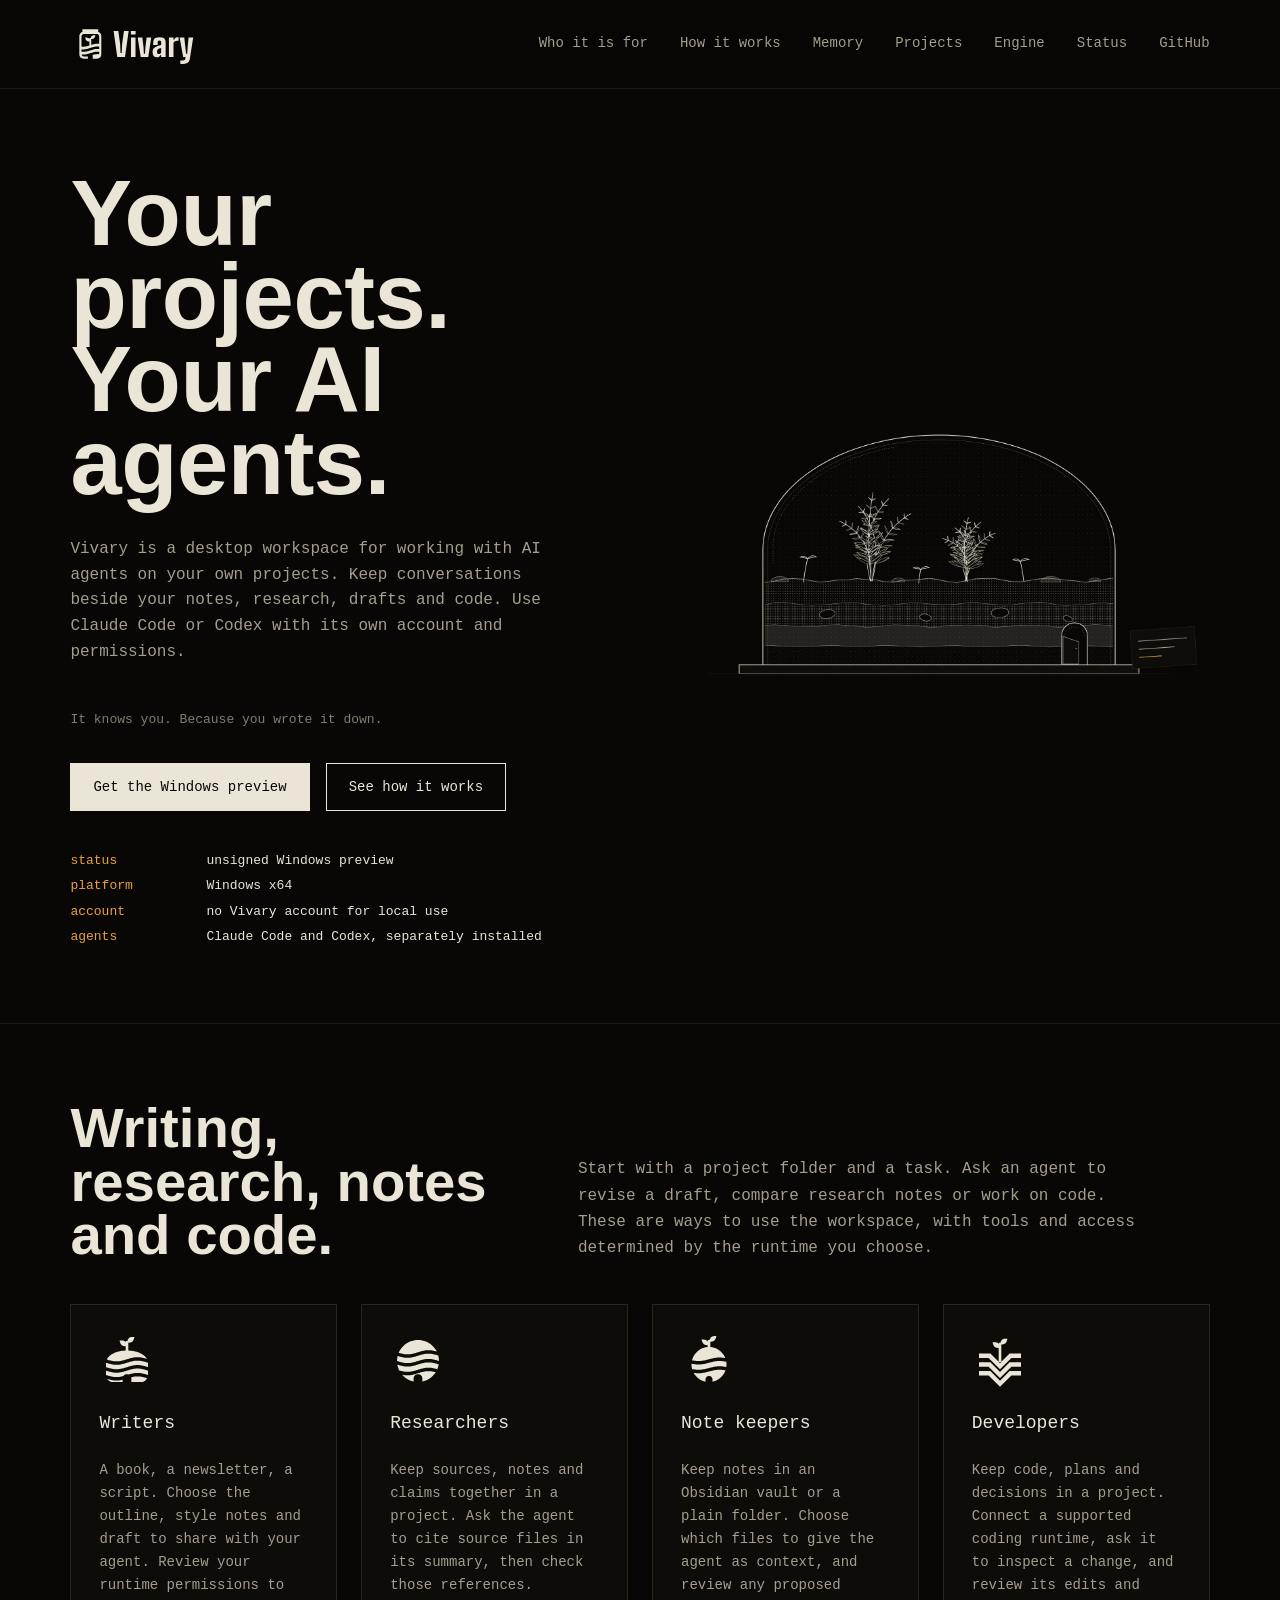
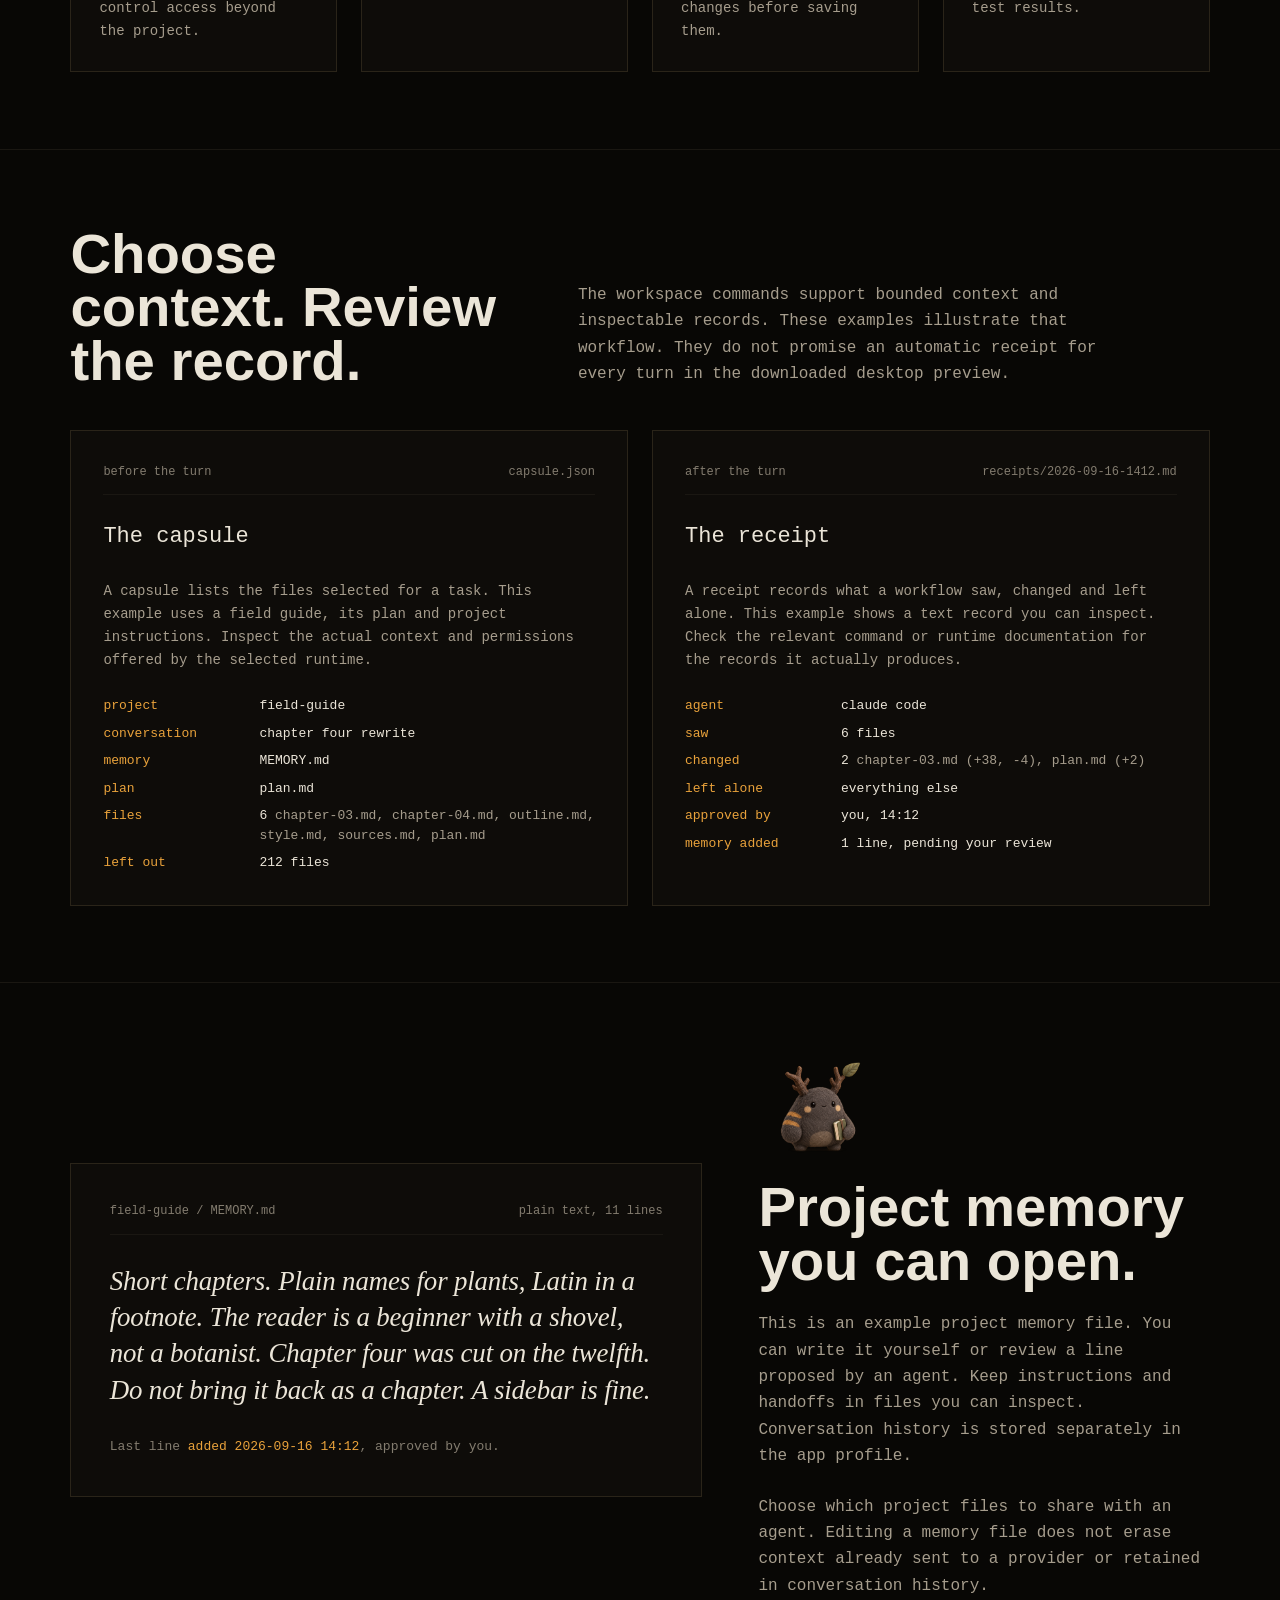
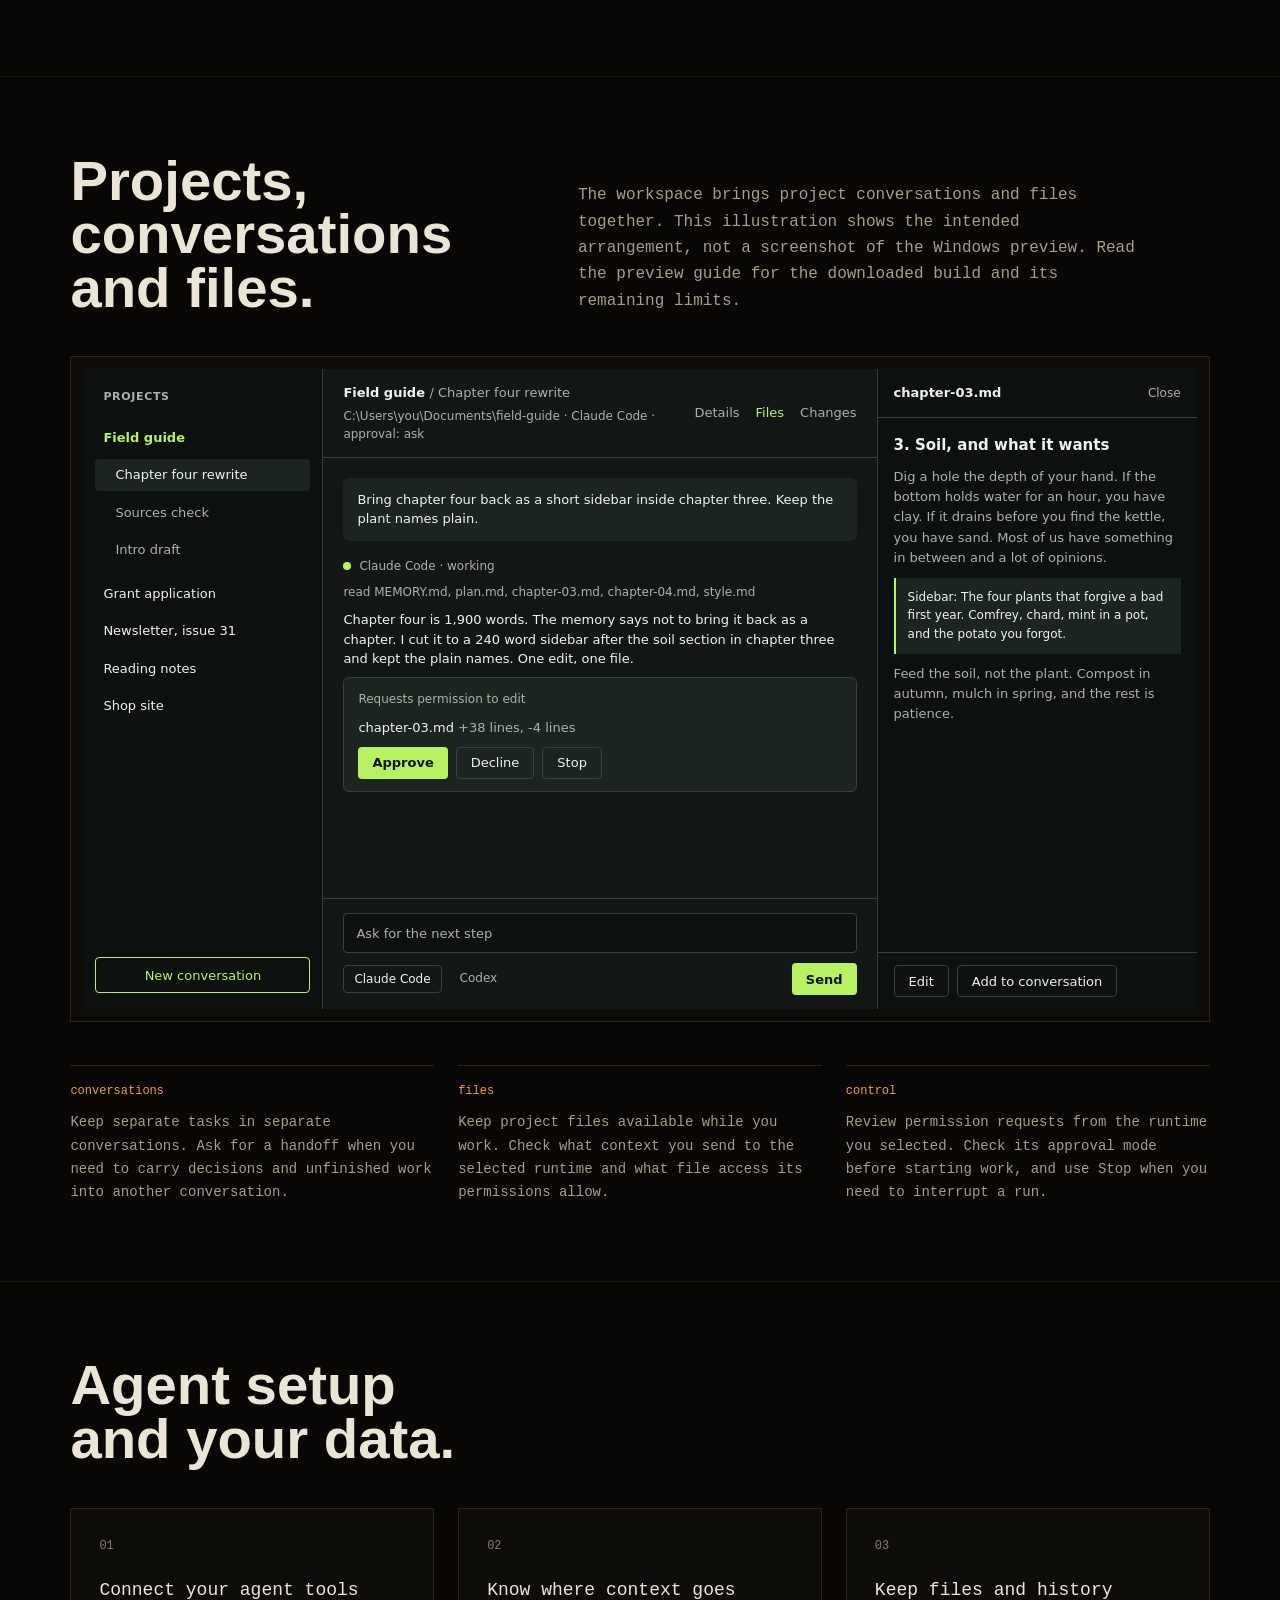
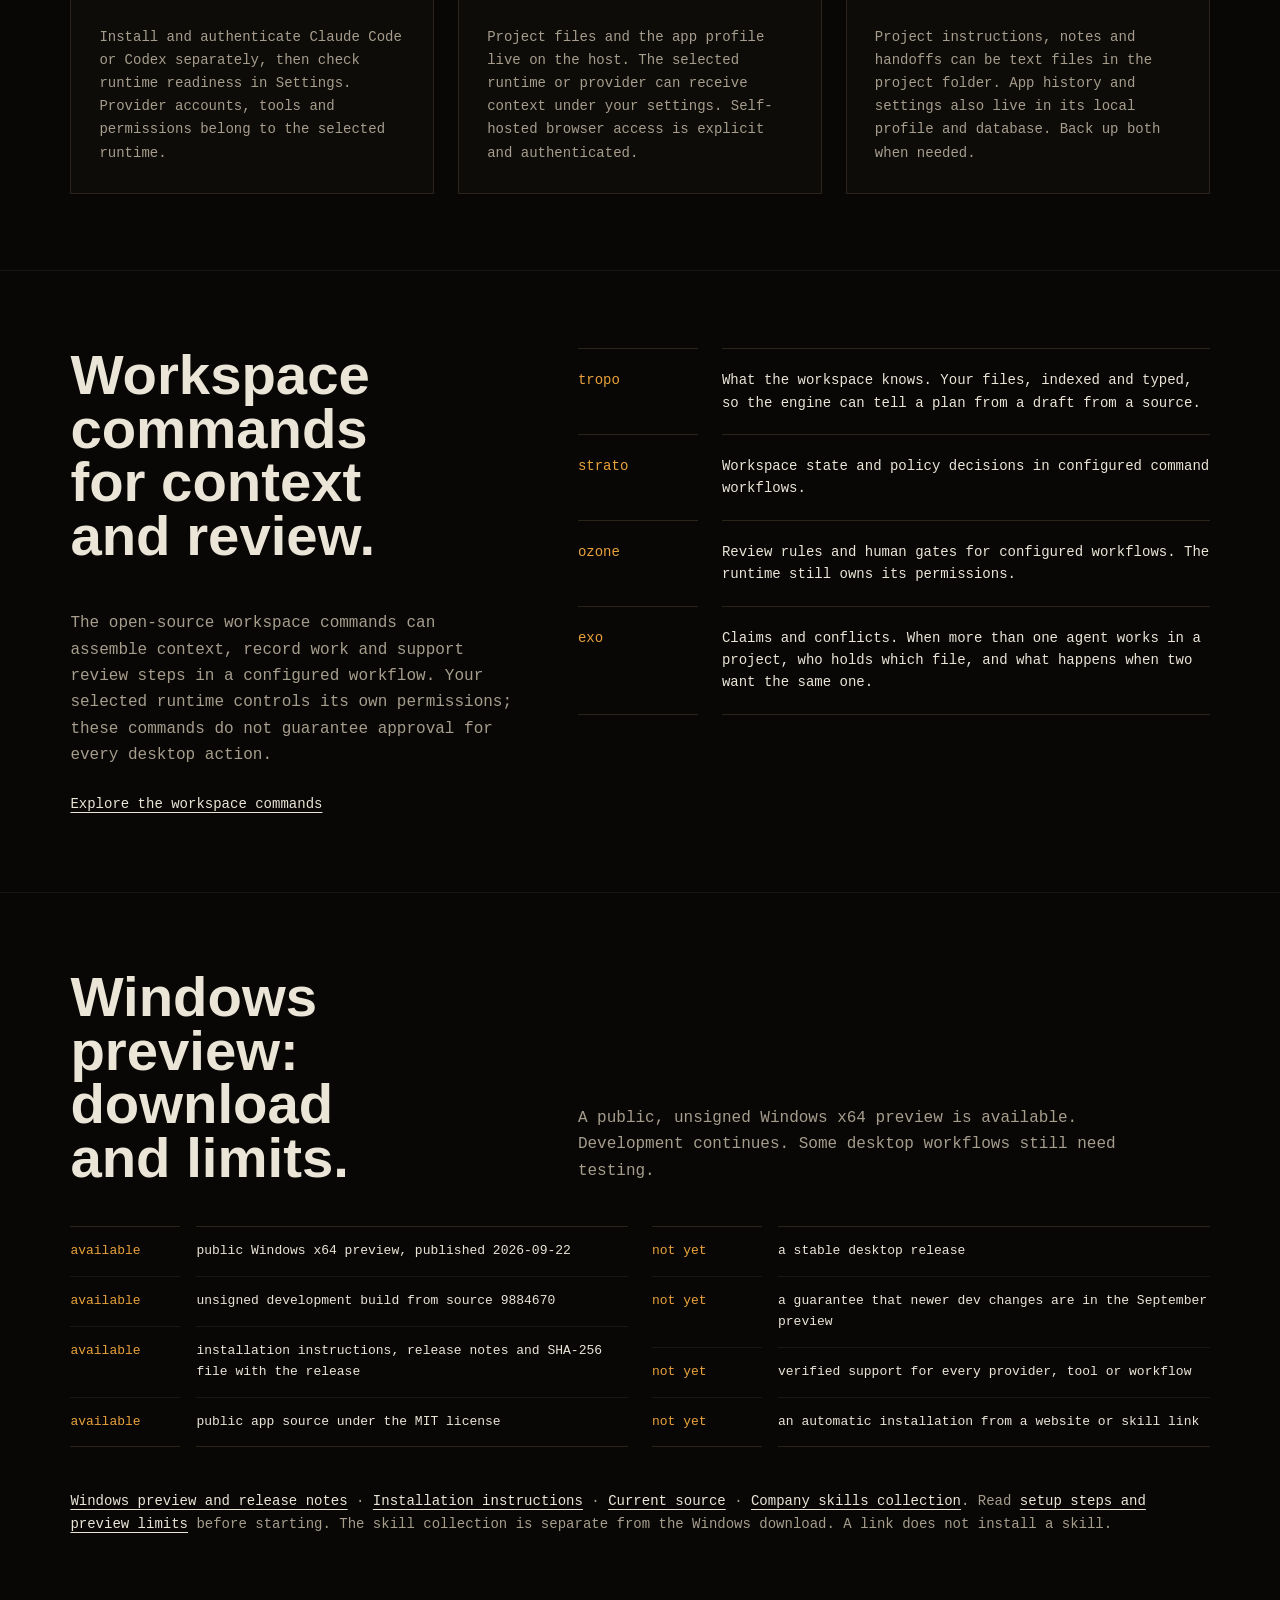
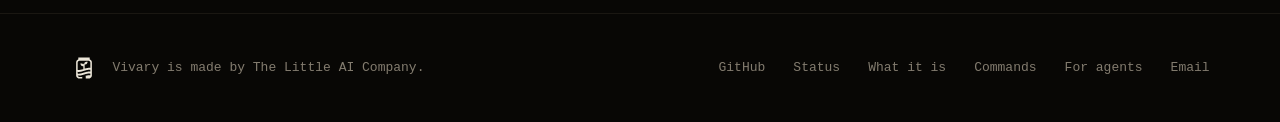
==== commit fe310226: "Publish vivary-site at 4d2e4eaf1bffb1daaadb3ea70d11e83ab61e10c2" ====
--- a/index.html
+++ b/index.html
@@ -1 +1 @@
-<!DOCTYPE html><html lang="en" class="geist_a71539c9-module__T19VSG__variable geist_mono_8d43a2aa-module__8Li5zG__variable h-full antialiased"><head><meta charSet="utf-8"/><meta name="viewport" content="width=device-width, initial-scale=1"/><link rel="preload" href="/_next/static/media/66b33cc02d8f8b9d-s.p.3slq8sz4zhb1g.woff2" as="font" crossorigin="" type="font/woff2"/><link rel="preload" href="/_next/static/media/797e433ab948586e-s.p.0r6juujl39pe6.woff2" as="font" crossorigin="" type="font/woff2"/><link rel="preload" href="/_next/static/media/caa3a2e1cccd8315-s.p.0wgildi0cnwt9.woff2" as="font" crossorigin="" type="font/woff2"/><link rel="preload" href="/_next/static/media/f99c309598d4ef8a.p.2mx8o19a7jz1u.woff2" as="font" crossorigin="" type="font/woff2"/><link rel="preload" href="/brand/vivary-lockup-horizontal-bone.svg" as="image"/><link rel="preload" href="/brand/vivary-mark-dome-sprout-bone.svg" as="image"/><link rel="preload" href="/brand/vivary-mark-wave-globe-bone.svg" as="image"/><link rel="preload" href="/brand/vivary-mark-seed-world-bone.svg" as="image"/><link rel="preload" href="/brand/vivary-mark-strata-sprout-bone.svg" as="image"/><link rel="preload" href="/brand/vivary-mark-jar-bone.svg" as="image"/><link rel="stylesheet" href="/_next/static/chunks/41eshlbmey2hq.css" data-precedence="next"/><link rel="stylesheet" href="/_next/static/chunks/1wtl1ac42wzk-.css" data-precedence="next"/><link rel="preload" as="script" fetchPriority="low" href="/_next/static/chunks/1fklq3a2tovvo.js"/><script src="/_next/static/chunks/3__uuebf2tk1a.js" async=""></script><script src="/_next/static/chunks/02d1bsf4dkg_l.js" async=""></script><script src="/_next/static/chunks/0x1mb89vrvy-1.js" async=""></script><script src="/_next/static/chunks/turbopack-0-k1bry-fw7cl.js" async=""></script><script src="/_next/static/chunks/42jt0d-7f3_r1.js" async=""></script><script src="/_next/static/chunks/35w9cjxe9fbm-.js" async=""></script><title>Vivary knows you because you wrote it down</title><meta name="description" content="Vivary is a desktop workspace where your agents work from the files you own. It knows you. Because you wrote it down."/><meta name="robots" content="index, follow"/><link rel="canonical" href="https://vivary-dev.github.io/"/><meta property="og:title" content="Vivary"/><meta property="og:description" content="A desktop workspace where your agents work from files you own."/><meta property="og:site_name" content="Vivary"/><meta property="og:image" content="https://vivary-dev.github.io/brand/vivary-social-1200x630.png"/><meta property="og:image:width" content="1200"/><meta property="og:image:height" content="630"/><meta property="og:image:alt" content="Vivary. It knows you. Because you wrote it down."/><meta property="og:type" content="website"/><meta name="twitter:card" content="summary_large_image"/><meta name="twitter:title" content="Vivary"/><meta name="twitter:description" content="A desktop workspace where your agents work from files you own."/><meta name="twitter:image" content="https://vivary-dev.github.io/brand/vivary-social-1200x630.png"/><link rel="icon" href="/icon.svg?icon.3n-skihkjkcry.svg" sizes="any" type="image/svg+xml"/><link rel="apple-touch-icon" href="/apple-icon.png?apple-icon.2tn1xa0q-9phf.png" sizes="1024x1024" type="image/png"/><meta name="next-size-adjust" content=""/><script src="/_next/static/chunks/0cz1d0mv5g_q7.js" noModule=""></script></head><body class="min-h-full flex flex-col"><div hidden=""><!--$--><!--/$--></div><noscript><style>.v9 .reveal { opacity: 1 !important; }</style></noscript><div class="v9 big_shoulders_38bdf69b-module__PnRATa__variable fraunces_84f9cc3c-module__8w8rDW__variable"><a class="skip" href="#main">Skip to content</a><header class="top"><div class="wrap"><a class="brand" aria-label="Vivary home" href="/"><img src="/brand/vivary-lockup-horizontal-bone.svg" alt="Vivary" width="173" height="88"/></a><nav aria-label="Site"><a href="/#for">Who it is for</a><a href="/#how">How it works</a><a href="/#memory">Memory</a><a href="/#projects">Projects</a><a href="/#engine">Engine</a><a href="/#status">Status</a><a href="https://github.com/vivary-dev">GitHub</a></nav><button type="button" class="menu-button" aria-label="Open menu" aria-expanded="false" aria-controls="_R_39btb_"><svg width="20" height="20" viewBox="0 0 20 20" fill="none" stroke="currentColor" stroke-width="1.5" aria-hidden="true"><path d="M3 6h14M3 10h14M3 14h14"></path></svg></button><div id="_R_39btb_" class="menu" data-open="false"><nav aria-label="Site, phone"><a href="/#for">Who it is for</a><a href="/#how">How it works</a><a href="/#memory">Memory</a><a href="/#projects">Projects</a><a href="/#engine">Engine</a><a href="/#status">Status</a><a href="https://github.com/vivary-dev">GitHub</a></nav></div></div></header><main id="main"><script type="application/ld+json">{"@context":"https://schema.org","@graph":[{"@type":"SoftwareApplication","name":"Vivary","description":"A desktop workspace where your agents work from files you own.","applicationCategory":"DeveloperApplication","operatingSystem":"Windows","author":{"@type":"Organization","name":"The Little AI Company"},"creator":{"@type":"Person","name":"Jeff Kazzee"},"url":"https://vivary-dev.github.io/"},{"@type":"Organization","name":"The Little AI Company","url":"https://littleaicompany.com/","sameAs":["https://github.com/The-Little-AI-Company"]}]}</script><section id="top" class="hero in"><div class="wrap"><div class="hero-copy"><h1 class="display display-xl">It knows you. Because you wrote it down.</h1><p class="deck">Vivary is a desktop workspace for people who think in files. Notes, research, drafts, plans and code, each in its own project, in one window. Open a project, choose an agent and keep its work beside your files.</p><div class="cta"><a class="btn btn-solid" href="https://github.com/vivary-dev/vivary">Follow the build on GitHub</a><a class="btn" href="#how">See how it works</a></div><dl class="kv num"><div><dt>status</dt><dd>public Windows preview</dd></div><div><dt>platform</dt><dd>windows first</dd></div><div><dt>account</dt><dd>none. it runs on your machine</dd></div><div><dt>agents</dt><dd>claude code, codex. yours, with your keys</dd></div></dl></div><div class="hero-art"><picture><source srcSet="/brand/vivary-hero-vivarium.webp" type="image/webp"/><img src="/brand/vivary-hero-vivarium.png" width="1600" height="900" alt="A vivarium in cross section: a glass cloche over four strata, ferns and sprouts, a door at the edge of the world, and a label leaning on the plate"/></picture></div></div></section><section id="for" class="sec"><div class="wrap stack"><div class="intro"><h2 class="display display-lg reveal">Made for people who write things down.</h2><p class="lede reveal">Most agent tools were built for code and then pointed at everything else. Vivary starts from the other end. A project is a folder of things you wrote. Code is one kind of project. It is not the only kind.</p></div><div class="cards reveal"><article class="card scan"><img src="/brand/vivary-mark-dome-sprout-bone.svg" alt="" width="56" height="56"/><h3>Writers</h3><p>A book, a newsletter, a script. Choose the outline, style notes and draft to share with your agent. Review your runtime permissions to control access beyond the project.</p></article><article class="card scan"><img src="/brand/vivary-mark-wave-globe-bone.svg" alt="" width="56" height="56"/><h3>Researchers</h3><p>Keep sources, notes and claims together in a project. Ask the agent to cite source files in its summary, then check those references.</p></article><article class="card scan"><img src="/brand/vivary-mark-seed-world-bone.svg" alt="" width="56" height="56"/><h3>Second brain keepers</h3><p>Keep notes in an Obsidian vault or a plain folder. Choose which files to give the agent as context, and review any proposed changes before saving them.</p></article><article class="card scan"><img src="/brand/vivary-mark-strata-sprout-bone.svg" alt="" width="56" height="56"/><h3>Builders</h3><p>Claude Code and Codex run here the same way they run in your terminal, with your keys and your permission settings. The plan and the decisions sit next to the code as files.</p></article></div></div></section><section id="how" class="sec"><div class="wrap stack"><div class="intro"><h2 class="display display-lg reveal">Before the agent works. After it is done.</h2><p class="lede reveal">The workspace commands support bounded context and inspectable records. These examples illustrate that workflow. They do not promise an automatic receipt for every turn in the downloaded desktop preview.</p></div><div class="cards cards-2 reveal"><article class="card card-wide scan"><div class="card-head"><span>before the turn</span><span>capsule.json</span></div><h3>The capsule</h3><p>A capsule lists the files selected for a task. This example uses a field guide, its plan and project instructions. Inspect the actual context and permissions offered by the selected runtime.</p><dl class="kv num"><div><dt>project</dt><dd>field-guide</dd></div><div><dt>conversation</dt><dd>chapter four rewrite</dd></div><div><dt>memory</dt><dd>MEMORY.md</dd></div><div><dt>plan</dt><dd>plan.md</dd></div><div><dt>files</dt><dd>6 <span>chapter-03.md, chapter-04.md, outline.md, style.md, sources.md, plan.md</span></dd></div><div><dt>left out</dt><dd>212 files</dd></div></dl></article><article class="card card-wide scan"><div class="card-head"><span>after the turn</span><span>receipts/2026-09-16-1412.md</span></div><h3>The receipt</h3><p>A receipt records what a workflow saw, changed and left alone. This example shows a text record you can inspect. Check the relevant command or runtime documentation for the records it actually produces.</p><dl class="kv num"><div><dt>agent</dt><dd>claude code</dd></div><div><dt>saw</dt><dd>6 files</dd></div><div><dt>changed</dt><dd>2 <span>chapter-03.md (+38, -4), plan.md (+2)</span></dd></div><div><dt>left alone</dt><dd>everything else</dd></div><div><dt>approved by</dt><dd>you, 14:12</dd></div><div><dt>memory added</dt><dd>1 line, pending your review</dd></div></dl></article></div></div></section><section id="memory" class="sec"><div class="wrap memory-grid"><figure class="memfig scan reveal"><div class="card-head"><span>field-guide / MEMORY.md</span><span>plain text, 11 lines</span></div><blockquote class="speaks">Short chapters. Plain names for plants, Latin in a footnote. The reader is a beginner with a shovel, not a botanist. Chapter four was cut on the twelfth. Do not bring it back as a chapter. A sidebar is fine.</blockquote><figcaption>Last line <span class="rec">added 2026-09-16 14:12</span>, approved by you.</figcaption></figure><div class="memory-copy"><img class="memory-mascot" src="/brand/mascot/v1/lead-transparent.png" width="1402" height="1122" alt="" aria-hidden="true" loading="lazy" decoding="async"/><h2 class="display display-lg reveal">Project memory you can open.</h2><p class="lede reveal">This is an example project memory file. You can write it yourself or review a line proposed by an agent. Keep instructions and handoffs in files you can inspect. Conversation history is stored separately in the app profile.</p><p class="lede reveal">Choose which project files to share with an agent. Editing a memory file does not erase context already sent to a provider or retained in conversation history.</p></div></div></section><section id="projects" class="sec"><div class="wrap stack"><div class="intro"><h2 class="display display-lg reveal">One window. Every project.</h2><p class="lede reveal">Projects on the left. One conversation in the middle. Files open beside it when you ask. A project can hold several conversations, each with its own history and its own context.</p></div><div class="app-frame reveal" aria-label="The Vivary window, drawn" role="img"><div class="app" aria-hidden="true"><div class="app-nav"><div class="rail">PROJECTS</div><div class="proj on">Field guide</div><div class="conv on">Chapter four rewrite</div><div class="conv">Sources check</div><div class="conv">Intro draft</div><div class="proj" style="padding-top:0.75rem">Grant application</div><div class="proj">Newsletter, issue 31</div><div class="proj">Reading notes</div><div class="proj">Shop site</div><div class="grow"></div><span class="app-btn outline-lime" style="display:inline-flex;align-items:center;justify-content:center">New conversation</span></div><div class="app-main"><div class="app-bar"><div><b>Field guide <span>/ Chapter four rewrite</span></b><small><span class="phone-only">Claude Code · approval: ask</span><span class="desk-only">C:\Users\you\Documents\field-guide · Claude Code · approval: ask</span></small></div><div class="tabs"><span class="phone-only">Projects</span><span class="desk-only">Details</span><span class="on">Files</span><span class="desk-only">Changes</span></div></div><div class="app-thread"><div class="app-me">Bring chapter four back as a short sidebar inside chapter three. Keep the plant names plain.</div><div class="app-turn"><div class="who">Claude Code · working</div><div class="read">read MEMORY.md, plan.md, chapter-03.md, chapter-04.md, style.md</div><div>Chapter four is 1,900 words. The memory says not to bring it back as a chapter. I cut it to a 240 word sidebar after the soil section in chapter three and kept the plain names. One edit, one file.</div><div class="app-ask"><div class="sub">Requests permission to edit</div><b>chapter-03.md <span>+38 lines, -4 lines</span></b><div class="row"><span class="app-btn primary" style="display:inline-flex;align-items:center">Approve</span><span class="app-btn" style="display:inline-flex;align-items:center">Decline</span><span class="app-btn" style="display:inline-flex;align-items:center">Stop</span></div></div></div></div><div class="app-compose"><div class="field">Ask for the next step</div><div class="row"><div class="pick"><span class="on">Claude Code</span><span>Codex</span></div><span class="app-btn primary" style="display:inline-flex;align-items:center">Send</span></div></div></div><div class="app-files"><div class="head">chapter-03.md <span>Close</span></div><div class="doc"><h4>3. Soil, and what it wants</h4><p>Dig a hole the depth of your hand. If the bottom holds water for an hour, you have clay. If it drains before you find the kettle, you have sand. Most of us have something in between and a lot of opinions.</p><div class="aside">Sidebar: The four plants that forgive a bad first year. Comfrey, chard, mint in a pot, and the potato you forgot.</div><p>Feed the soil, not the plant. Compost in autumn, mulch in spring, and the rest is patience.</p></div><div class="foot"><span class="app-btn" style="display:inline-flex;align-items:center">Edit</span><span class="app-btn" style="display:inline-flex;align-items:center">Add to conversation</span></div></div></div></div><div class="notes reveal"><div class="note"><div class="key">conversations</div><p>Each project holds several. Start another when the context is full or the work is separate. The old one stays where it was.</p></div><div class="note"><div class="key">files</div><p>Open beside the conversation when you ask. Reading a file does not send it to the model. Adding it to the conversation is a separate, visible step.</p></div><div class="note"><div class="key">control</div><p>Approve, decline and Stop stay in view while the agent works. The agent you chose keeps its own tools and permission rules. Vivary does not add a second set.</p></div></div></div></section><section class="sec"><div class="wrap stack"><h2 class="display display-lg reveal" style="max-width:22ch">Your agents. Your keys. Your machine.</h2><div class="cards cards-3 reveal"><article class="card scan"><div class="ord">01</div><h3>Runs the agents you already pay for</h3><p>Claude Code and Codex are your tools, installed on your machine, on your subscription. Vivary shows what the one you picked can actually do and keeps unknown states unknown.</p></article><article class="card scan"><div class="ord">02</div><h3>No account</h3><p>Project files and the app profile live on the host. The selected runtime or provider can receive context under your settings. Self-hosted browser access is explicit and authenticated.</p></article><article class="card scan"><div class="ord">03</div><h3>Plain files</h3><p>Project instructions, notes and handoffs can be text files in the project folder. App history and settings also live in its local profile and database. Back up both when needed.</p></article></div></div></section><section id="engine" class="sec"><div class="wrap two"><div class="lead engine-copy"><h2 class="display display-lg reveal">Four layers, named for the sky.</h2><p class="lede reveal">The open-source workspace commands can assemble context, record work and support review steps in a configured workflow. Your selected runtime controls its own permissions; these commands do not guarantee approval for every desktop action.</p><p class="reveal" style="margin:0;font-size:var(--t-sm)"><a class="link" href="/commands/">Read about the commands</a></p></div><div class="body reveal"><dl class="rows num" aria-label="The four layers"><div><dt>tropo</dt><dd>What the workspace knows. Your files, indexed and typed, so the engine can tell a plan from a draft from a source.</dd></div><div><dt>strato</dt><dd>One visible state. The boundaries between projects, and the loop a turn runs in: capsule, work, receipt.</dd></div><div><dt>ozone</dt><dd>Review. A change that would last, to memory, to a plan, to a rule, waits for you.</dd></div><div><dt>exo</dt><dd>Claims and conflicts. When more than one agent works in a project, who holds which file, and what happens when two want the same one.</dd></div></dl></div></div></section><section id="status" class="sec"><div class="wrap stack"><div class="intro"><h2 class="display display-lg reveal">Where it is today.</h2><p class="lede reveal">A public, unsigned Windows x64 preview is available. Development continues; full desktop acceptance is incomplete.</p></div><div class="today reveal"><dl class="rows num rows-tight" aria-label="Available preview"><div><dt>available</dt><dd>public Windows x64 preview, published 2026-09-22</dd></div><div><dt>available</dt><dd>unsigned development build from source 9884670</dd></div><div><dt>available</dt><dd>installation instructions, release notes and SHA-256 file with the release</dd></div><div><dt>available</dt><dd>public app source under the MIT license</dd></div></dl><dl class="rows num rows-tight" aria-label="Not yet"><div><dt>not yet</dt><dd>a stable desktop release with completed acceptance</dd></div><div><dt>not yet</dt><dd>a guarantee that newer dev changes are in the September preview</dd></div><div><dt>not yet</dt><dd>verified support for every provider, tool or workflow</dd></div><div><dt>not yet</dt><dd>an automatic installation from a website or skill link</dd></div></dl></div><p class="lede reveal" style="max-width:none;font-size:var(--t-sm)"><a class="link" href="https://github.com/vivary-dev/vivary/releases/tag/desktop-preview-2026-09-22">Windows preview and release notes</a> · <a class="link" href="https://github.com/vivary-dev/vivary/releases/download/desktop-preview-2026-09-22/INSTALL-WINDOWS.md">Installation instructions</a> · <a class="link" href="https://github.com/vivary-dev/vivary">Current source</a> · <a class="link" href="https://github.com/The-Little-AI-Company/skills">Company skills collection</a>. The skill collection is separate from the Windows download. A link does not install a skill.</p></div></section></main><footer><div class="wrap"><div class="made"><img src="/brand/vivary-mark-jar-bone.svg" alt="" width="28" height="28"/><span>Vivary is made by The Little AI Company.</span></div><nav aria-label="Footer"><a href="https://github.com/vivary-dev">GitHub</a><a href="/#status">Status</a><a href="/what-is-vivary/">What it is</a><a href="/commands/">Commands</a><a href="/llms.txt">For agents</a><a href="mailto:support@vivary.dev">Email</a></nav></div></footer></div><!--$--><!--/$--><script src="/_next/static/chunks/1fklq3a2tovvo.js" id="_R_" async=""></script><script>(self.__next_f=self.__next_f||[]).push([0])</script><script>self.__next_f.push([1,"1:\"$Sreact.fragment\"\n3:I[10240,[\"/_next/static/chunks/42jt0d-7f3_r1.js\"],\"default\"]\n4:I[75681,[\"/_next/static/chunks/42jt0d-7f3_r1.js\"],\"default\"]\n5:I[3453,[\"/_next/static/chunks/42jt0d-7f3_r1.js\",\"/_next/static/chunks/35w9cjxe9fbm-.js\"],\"\"]\n6:I[19154,[\"/_next/static/chunks/42jt0d-7f3_r1.js\",\"/_next/static/chunks/35w9cjxe9fbm-.js\"],\"MobileNav\"]\n7:I[41021,[\"/_next/static/chunks/42jt0d-7f3_r1.js\",\"/_next/static/chunks/35w9cjxe9fbm-.js\"],\"Section\"]\n8:I[78483,[\"/_next/static/chunks/42jt0d-7f3_r1.js\"],\"Umami\"]\n12:I[4450,[\"/_next/static/chunks/42jt0d-7f3_r1.js\"],\"default\",1]\n:HL[\"/_next/static/chunks/41eshlbmey2hq.css\",\"style\"]\n:HL[\"/_next/static/media/66b33cc02d8f8b9d-s.p.3slq8sz4zhb1g.woff2\",\"font\",{\"crossOrigin\":\"\",\"type\":\"font/woff2\"}]\n:HL[\"/_next/static/media/797e433ab948586e-s.p.0r6juujl39pe6.woff2\",\"font\",{\"crossOrigin\":\"\",\"type\":\"font/woff2\"}]\n:HL[\"/_next/static/media/caa3a2e1cccd8315-s.p.0wgildi0cnwt9.woff2\",\"font\",{\"crossOrigin\":\"\",\"type\":\"font/woff2\"}]\n:HL[\"/_next/static/media/f99c309598d4ef8a.p.2mx8o19a7jz1u.woff2\",\"font\",{\"crossOrigin\":\"\",\"type\":\"font/woff2\"}]\n:HL[\"/_next/static/chunks/1wtl1ac42wzk-.css\",\"style\"]\n:HL[\"/brand/vivary-lockup-horizontal-bone.svg\",\"image\"]\n:HL[\"/brand/vivary-mark-jar-bone.svg\",\"image\"]\n2:[\"$\",\"style\",null,{\"children\":\".v9 .reveal { opacity: 1 !important; }\"}]\n0:{\"P\":null,\"c\":[\"\",\"\"],\"q\":\"\",\"i\":false,\"f\":[[[\"\",{\"children\":[\"__PAGE__\",{},\"$undefined\",\"$undefined\",4608]},\"$undefined\",\"$undefined\",4624],[[\"$\",\"$1\",\"c\",{\"children\":[[[\"$\",\"link\",\"0\",{\"rel\":\"stylesheet\",\"href\":\"/_next/static/chunks/41eshlbmey2hq.css\",\"precedence\":\"next\",\"crossOrigin\":\"$undefined\",\"nonce\":\"$undefined\"}],[\"$\",\"script\",\"script-0\",{\"src\":\"/_next/static/chunks/42jt0d-7f3_r1.js\",\"async\":true,\"nonce\":\"$undefined\"}]],[\"$\",\"html\",null,{\"lang\":\"en\",\"className\":\"geist_a71539c9-module__T19VSG__variable geist_mono_8d43a2aa-module__8Li5zG__variable h-full antialiased\",\"children\":[\"$\",\"body\",null,{\"className\":\"min-h-full flex flex-col\",\"children\":[[\"$\",\"noscript\",null,{\"children\":\"$2\"}],[\"$\",\"$L3\",null,{\"parallelRouterKey\":\"children\",\"error\":\"$undefined\",\"errorStyles\":\"$undefined\",\"errorScripts\":\"$undefined\",\"template\":[\"$\",\"$L4\",null,{}],\"templateStyles\":\"$undefined\",\"templateScripts\":\"$undefined\",\"notFound\":[[\"$\",\"div\",null,{\"className\":\"v9 big_shoulders_38bdf69b-module__PnRATa__variable fraunces_84f9cc3c-module__8w8rDW__variable\",\"children\":[[\"$\",\"a\",null,{\"className\":\"skip\",\"href\":\"#main\",\"children\":\"Skip to content\"}],[\"$\",\"header\",null,{\"className\":\"top\",\"children\":[\"$\",\"div\",null,{\"className\":\"wrap\",\"children\":[[\"$\",\"$L5\",null,{\"className\":\"brand\",\"href\":\"/\",\"aria-label\":\"Vivary home\",\"children\":[\"$\",\"img\",null,{\"src\":\"/brand/vivary-lockup-horizontal-bone.svg\",\"alt\":\"Vivary\",\"width\":173,\"height\":88}]}],[\"$\",\"nav\",null,{\"aria-label\":\"Site\",\"children\":[[\"$\",\"$L5\",\"/#for\",{\"href\":\"/#for\",\"aria-current\":\"$undefined\",\"children\":\"Who it is for\"}],[\"$\",\"$L5\",\"/#how\",{\"href\":\"/#how\",\"aria-current\":\"$undefined\",\"children\":\"How it works\"}],[\"$\",\"$L5\",\"/#memory\",{\"href\":\"/#memory\",\"aria-current\":\"$undefined\",\"children\":\"Memory\"}],[\"$\",\"$L5\",\"/#projects\",{\"href\":\"/#projects\",\"aria-current\":\"$undefined\",\"children\":\"Projects\"}],[\"$\",\"$L5\",\"/#engine\",{\"href\":\"/#engine\",\"aria-current\":\"$undefined\",\"children\":\"Engine\"}],[\"$\",\"$L5\",\"/#status\",{\"href\":\"/#status\",\"aria-current\":\"$undefined\",\"children\":\"Status\"}],[\"$\",\"a\",\"https://github.com/vivary-dev\",{\"href\":\"https://github.com/vivary-dev\",\"children\":\"GitHub\"}]]}],[\"$\",\"$L6\",null,{\"items\":[{\"href\":\"/#for\",\"label\":\"Who it is for\"},{\"href\":\"/#how\",\"label\":\"How it works\"},{\"href\":\"/#memory\",\"label\":\"Memory\"},{\"href\":\"/#projects\",\"label\":\"Projects\"},{\"href\":\"/#engine\",\"label\":\"Engine\"},{\"href\":\"/#status\",\"label\":\"Status\"},{\"href\":\"https://github.com/vivary-dev\",\"label\":\"GitHub\",\"external\":true}]}]]}]}],[\"$\",\"main\",null,{\"id\":\"main\",\"children\":[\"$\",\"$L7\",null,{\"className\":\"doc notfound in\",\"children\":[\"$\",\"div\",null,{\"className\":\"wrap\",\"children\":[[\"$\",\"h1\",null,{\"className\":\"display display-lg\",\"children\":\"Nothing at this address.\"}],[\"$\",\"p\",null,{\"className\":\"define\",\"children\":\"The page was moved, or it never existed. The record of what is here is short: the home page, what Vivary is, and the workspace commands.\"}],[\"$\",\"div\",null,{\"className\":\"cta\",\"children\":[[\"$\",\"$L5\",null,{\"className\":\"btn btn-solid\",\"href\":\"/\",\"children\":\"Back to the start\"}],[\"$\",\"$L5\",null,{\"className\":\"btn\",\"href\":\"/what-is-vivary/\",\"children\":\"What Vivary is\"}]]}]]}]}]}],[\"$\",\"footer\",null,{\"children\":[\"$\",\"div\",null,{\"className\":\"wrap\",\"children\":[[\"$\",\"div\",null,{\"className\":\"made\",\"children\":[[\"$\",\"img\",null,{\"src\":\"/brand/vivary-mark-jar-bone.svg\",\"alt\":\"\",\"width\":28,\"height\":28}],[\"$\",\"span\",null,{\"children\":\"Vivary is made by The Little AI Company.\"}]]}],[\"$\",\"nav\",null,{\"aria-label\":\"Footer\",\"children\":[[\"$\",\"a\",null,{\"href\":\"https://github.com/vivary-dev\",\"children\":\"GitHub\"}],[\"$\",\"$L5\",null,{\"href\":\"/#status\",\"children\":\"Status\"}],[\"$\",\"$L5\",null,{\"href\":\"/what-is-vivary/\",\"children\":\"What it is\"}],[\"$\",\"$L5\",null,{\"href\":\"/commands/\",\"children\":\"Commands\"}],[\"$\",\"a\",null,{\"href\":\"/llms.txt\",\"children\":\"For agents\"}],[\"$\",\"a\",null,{\"href\":\"mailto:support@vivary.dev\",\"children\":\"Email\"}]]}]]}]}]]}],[[\"$\",\"link\",\"0\",{\"rel\":\"stylesheet\",\"href\":\"/_next/static/chunks/1wtl1ac42wzk-.css\",\"precedence\":\"next\",\"crossOrigin\":\"$undefined\",\"nonce\":\"$undefined\"}]]],\"forbidden\":\"$undefined\",\"unauthorized\":\"$undefined\"}],[\"$\",\"$L8\",null,{}]]}]}]]}],{\"children\":[[\"$\",\"$1\",\"c\",{\"children\":[[\"$\",\"div\",null,{\"className\":\"v9 big_shoulders_38bdf69b-module__PnRATa__variable fraunces_84f9cc3c-module__8w8rDW__variable\",\"children\":[[\"$\",\"a\",null,{\"className\":\"skip\",\"href\":\"#main\",\"children\":\"Skip to content\"}],[\"$\",\"header\",null,{\"className\":\"top\",\"children\":[\"$\",\"div\",null,{\"className\":\"wrap\",\"children\":[[\"$\",\"$L5\",null,{\"className\":\"brand\",\"href\":\"/\",\"aria-label\":\"Vivary home\",\"children\":[\"$\",\"img\",null,{\"src\":\"/brand/vivary-lockup-horizontal-bone.svg\",\"alt\":\"Vivary\",\"width\":173,\"height\":88}]}],[\"$\",\"nav\",null,{\"aria-label\":\"Site\",\"children\":[[\"$\",\"$L5\",\"/#for\",{\"href\":\"/#for\",\"aria-current\":\"$undefined\",\"children\":\"Who it is for\"}],[\"$\",\"$L5\",\"/#how\",{\"href\":\"/#how\",\"aria-current\":\"$undefined\",\"children\":\"How it works\"}],[\"$\",\"$L5\",\"/#memory\",{\"href\":\"/#memory\",\"aria-current\":\"$undefined\",\"children\":\"Memory\"}],[\"$\",\"$L5\",\"/#projects\",{\"href\":\"/#projects\",\"aria-current\":\"$undefined\",\"children\":\"Projects\"}],[\"$\",\"$L5\",\"/#engine\",{\"href\":\"/#engine\",\"aria-current\":\"$undefined\",\"children\":\"Engine\"}],\"$L9\",\"$La\"]}],\"$Lb\"]}]}],\"$Lc\",\"$Ld\"]}],[\"$Le\",\"$Lf\"],\"$L10\"]}],{},null,false,null]},null,false,null],\"$L11\",false]],\"m\":\"$undefined\",\"G\":[\"$12\",[\"$L13\"]],\"S\":true,\"h\":null,\"r\":\"$undefined\",\"s\":\"$undefined\",\"a\":\"$undefined\",\"l\":\"$undefined\",\"p\":\"$undefined\",\"d\":\"$undefined\",\"b\":\"UQfgGpr9TMf5YfVeKAGk3\"}\n1b:I[21017,[\"/_next/static/chunks/42jt0d-7f3_r1.js\"],\"OutletBoundary\"]\n1c:\"$Sreact.suspense\"\n1e:I[21017,[\"/_next/static/chunks/42jt0d-7f3_r1.js\"],\"ViewportBoundary\"]\n20:I[21017,[\"/_next/static/chunks/42jt0d-7f3_r1.js\"],\"MetadataBoundary\"]\n:HL[\"/brand/vivary-mark-dome-sprout-bone.svg\",\"image\"]\n:HL[\"/brand/vivary-mark-wave-globe-bone.svg\",\"image\"]\n:HL[\"/brand/vivary-mark-seed-world-bone.svg\",\"image\"]\n:HL[\"/brand/vivary-mark-strata-sprout-bone.svg\",\"image\"]\n9:[\"$\",\"$L5\",\"/#status\",{\"href\":\"/#status\",\"aria-current\":\"$undefined\",\"children\":\"Status\"}]\na:[\"$\",\"a\",\"https://github.com/vivary-dev\",{\"href\":\"https://github.com/vivary-dev\",\"children\":\"GitHub\"}]\nb:[\"$\",\"$L6\",null,{\"items\":[\"$0:f:0:1:0:props:children:1:props:children:props:children:1:props:notFound:0:props:children:1:props:children:props:children:2:props:items:0\",\"$0:f:0:1:0:props:children:1:props:children:props:children:1:props:notFound:0:props:children:1:props:children:props:children:2:props:items:1\",\"$0:f:0:1:0:props:children:1:props:children:props:children:1:props:notFound:0:props:children:1:props:children:props:children:2:props:items:2\",\"$0:f:0:1:0:props:children:1:props:children:props:children:1:props:notFound:0:props:children:1:props:children:props:children:2:props:items:3\",\"$0:f:0:1:0:props:children:1:props:children:props:children:1:props:notFound:0:props:children:1:props:children:props:children:2:props:items:4\",\"$0:f:0:1:0:props:children:1:props:children:props:children:1:props:notFound:0:props:children:1:props:children:props:children:2:props:items:5\",\"$0:f:0:1:0:props:children:1:props:children:props:children:1:props:notFound:0:props:children:1:props:children:props:children:2:props:items:6\"]}]\n14:[[\"$\",\"source\",null,{\"srcSet\":\"/brand/vivary-hero-vivarium.webp\",\"type\":\"image/webp\"}],[\"$\",\"img\",null,{\"src\":\"/brand/vivary-hero-vivarium.png\",\"width\":1600,\"height\":900,\"alt\":\"A vivarium in cross section: a glass cloche over four strata, ferns and sprouts, a door at the edge of the world, and a label leaning on the plate\"}]]\nc:[\"$\",\"main\",null,{\"id\":\"main\",\"children\":[[\"$\",\"script\",null,{\"type\":\"application/ld+json\",\"dangerouslySetInnerHTML\":{\"__html\":\"{\\\"@context\\\":\\\"https://schema.org\\\",\\\"@graph\\\":[{\\\"@type\\\":\\\"SoftwareApplication\\\",\\\"name\\\":\\\"Vivary\\\",\\\"description\\\":\\\"A desktop workspace where your agents work from files you own.\\\",\\\"applicationCategory\\\":\\\"DeveloperApplication\\\",\\\"operatingSystem\\\":\\\"Windows\\\",\\\"author\\\":{\\\"@type\\\":\\\"Organization\\\",\\\"name\\\":\\\"The Little AI Company\\\"},\\\"creator\\\":{\\\"@type\\\":\\\"Person\\\",\\\"name\\\":\\\"Jeff Kazzee\\\"},\\\"url\\\":\\\"https://vivary-dev.github.io/\\\"},{\\\"@type\\\":\\\"Organization\\\",\\\"name\\\":\\\"The Little AI Company\\\",\\\"url\\\":\\\"https://littleaicompany.com/\\\",\\\"sameAs\\\":[\\\"https://github.com/The-Little-AI-Company\\\"]}]}\"}}],[\"$\",\"$L7\",null,{\"id\":\"top\",\"className\":\"hero in\",\"children\":[\"$\",\"div\",null,{\"className\":\"wrap\",\"children\":[[\"$\",\"div\",null,{\"className\":\"hero-copy\",\"children\":[[\"$\",\"h1\",null,{\"className\":\"display display-xl\",\"children\":\"It knows you. Because you wrote it down.\"}],[\"$\",\"p\",null,{\"className\":\"deck\",\"children\":\"Vivary is a desktop workspace for people who think in files. Notes, research, drafts, plans and code, each in its own project, in one window. Open a project, choose an agent and keep its work beside your files.\"}],[\"$\",\"div\",null,{\"className\":\"cta\",\"children\":[[\"$\",\"a\",null,{\"className\":\"btn btn-solid\",\"href\":\"https://github.com/vivary-dev/vivary\",\"children\":\"Follow the build on GitHub\"}],[\"$\",\"a\",null,{\"className\":\"btn\",\"href\":\"#how\",\"children\":\"See how it works\"}]]}],[\"$\",\"dl\",null,{\"className\":\"kv num\",\"style\":\"$undefined\",\"children\":[[\"$\",\"div\",\"0\",{\"children\":[[\"$\",\"dt\",null,{\"children\":\"status\"}],[\"$\",\"dd\",null,{\"children\":\"public Windows preview\"}]]}],[\"$\",\"div\",\"1\",{\"children\":[[\"$\",\"dt\",null,{\"children\":\"platform\"}],[\"$\",\"dd\",null,{\"children\":\"windows first\"}]]}],[\"$\",\"div\",\"2\",{\"children\":[[\"$\",\"dt\",null,{\"children\":\"account\"}],[\"$\",\"dd\",null,{\"children\":\"none. it runs on your machine\"}]]}],[\"$\",\"div\",\"3\",{\"children\":[[\"$\",\"dt\",null,{\"children\":\"agents\"}],[\"$\",\"dd\",null,{\"children\":\"claude code, codex. yours, with your keys\"}]]}]]}]]}],[\"$\",\"div\",null,{\"className\":\"hero-art\",\"children\":[\"$\",\"picture\",null,{\"children\":\"$14\"}]}]]}]}],[\"$\",\"$L7\",null,{\"id\":\"for\",\"className\":\"sec\",\"children\":[\"$\",\"div\",null,{\"className\":\"wrap stack\",\"children\":[[\"$\",\"div\",null,{\"className\":\"intro\",\"children\":[[\"$\",\"h2\",null,{\"className\":\"display display-lg reveal\",\"children\":\"Made for people who write things down.\"}],[\"$\",\"p\",null,{\"className\":\"lede reveal\",\"children\":\"Most agent tools were built for code and then pointed at everything else. Vivary starts from the other end. A project is a folder of things you wrote. Code is one kind of project. It is not the only kind.\"}]]}],[\"$\",\"div\",null,{\"className\":\"cards reveal\",\"children\":[[\"$\",\"article\",\"Writers\",{\"className\":\"card scan\",\"children\":[[\"$\",\"img\",null,{\"src\":\"/brand/vivary-mark-dome-sprout-bone.svg\",\"alt\":\"\",\"width\":56,\"height\":56}],[\"$\",\"h3\",null,{\"children\":\"Writers\"}],[\"$\",\"p\",null,{\"children\":\"A book, a newsletter, a script. Choose the outline, style notes and draft to share with your agent. Review your runtime permissions to control access beyond the project.\"}]]}],[\"$\",\"article\",\"Researchers\",{\"className\":\"card scan\",\"children\":[[\"$\",\"img\",null,{\"src\":\"/brand/vivary-mark-wave-globe-bone.svg\",\"alt\":\"\",\"width\":56,\"height\":56}],[\"$\",\"h3\",null,{\"children\":\"Researchers\"}],[\"$\",\"p\",null,{\"children\":\"Keep sources, notes and claims together in a project. Ask the agent to cite source files in its summary, then check those references.\"}]]}],[\"$\",\"article\",\"Second brain keepers\",{\"className\":\"card scan\",\"children\":[[\"$\",\"img\",null,{\"src\":\"/brand/vivary-mark-seed-world-bone.svg\",\"alt\":\"\",\"width\":56,\"height\":56}],[\"$\",\"h3\",null,{\"children\":\"Second brain keepers\"}],[\"$\",\"p\",null,{\"children\":\"Keep notes in an Obsidian vault or a plain folder. Choose which files to give the agent as context, and review any proposed changes before saving them.\"}]]}],[\"$\",\"article\",\"Builders\",{\"className\":\"card scan\",\"children\":[[\"$\",\"img\",null,{\"src\":\"/brand/vivary-mark-strata-sprout-bone.svg\",\"alt\":\"\",\"width\":56,\"height\":56}],[\"$\",\"h3\",null,{\"children\":\"Builders\"}],[\"$\",\"p\",null,{\"children\":\"Claude Code and Codex run here the same way they run in your terminal, with your keys and your permission settings. The plan and the decisions sit next to the code as files.\"}]]}]]}]]}]}],\"$L15\",\"$L16\",\"$L17\",\"$L18\",\"$L19\",\"$L1a\"]}]\nd:[\"$\",\"footer\",null,{\"children\":[\"$\",\"div\",null,{\"className\":\"wrap\",\"children\":[[\"$\",\"div\",null,{\"className\":\"made\",\"children\":[[\"$\",\"img\",null,{\"src\":\"/brand/vivary-mark-jar-bone.svg\",\"alt\":\"\",\"width\":28,\"height\":28}],[\"$\",\"span\",null,{\"children\":\"Vivary is made by The Little AI Company.\"}]]}],[\"$\",\"nav\",null,{\"aria-label\":\"Footer\",\"children\":[[\"$\",\"a\",null,{\"href\":\"https://github.com/vivary-dev\",\"children\":\"GitHub\"}],[\"$\",\"$L5\",null,{\"href\":\"/#status\",\"children\":\"Status\"}],[\"$\",\"$L5\",null,{\"href\":\"/what-is-vivary/\",\"children\":\"What it is\"}],[\"$\",\"$L5\",null,{\"href\":\"/commands/\",\"children\":\"Commands\"}],[\"$\",\"a\",null,{\"href\":\"/llms.txt\",\"children\":\"For agents\"}],[\"$\",\"a\",null,{\"href\":\"mailto:support@vivary.dev\",\"children\":\"Email\"}]]}]]}]}]\ne:[\"$\",\"link\",\"0\",{\"rel\":\"stylesheet\",\"href\":\"/_next/static/chunks/1wtl1ac42wzk-.css\",\"precedence\":\"next\",\"crossOrigin\":\"$undefined\",\"nonce\":\"$undefined\"}]\nf:[\"$\",\"script\",\"script-0\",{\"src\":\"/_next/static/chunks/35w9cjxe9fbm-.js\",\"async\":true,\"nonce\":\"$undefined\"}]\n10:[\"$\",\"$L1b\",null,{\"children\":[\"$\",\"$1c\",null,{\"name\":\"Next.MetadataOutlet\",\"children\":\"$@1d\"}]}]\n11:[\"$\",\"$1\",\"h\",{\"children\":[null,[\"$\",\"$L1e\",null,{\"children\":\"$L1f\"}],[\"$\",\"div\",null,{\"hidden\":true,\"children\":[\"$\",\"$L20\",null,{\"children\":[\"$\",\"$1c\",null,{\"name\":\"Next.Metadata\",\"children\":\"$L21\"}]}]}],[\"$\",\"meta\",null,{\"name\":\"next-size-adjust\",\"content\":\"\"}]]}]\n13:[\"$\",\"link\",\"0\",{\"rel\":\"stylesheet\",\"href\":\"/_next/static/chunks/41eshlbmey2hq.css\",\"precedence\":\"next\",\"crossOrigin\":\"$undefined\",\"nonce\":\"$undefined\"}]\n15:[\"$\",\"$L7\",null,{\"id\":\"how\",\"className\":\"sec\",\"children\":[\"$\",\"div\",null,{\"className\":\"wrap stack\",\"children\":[[\"$\",\"div\",null,{\"className\":\"intro\",\"children\":[[\"$\",\"h2\",null,{\"className\":\"display display-lg reveal\",\"children\":\"Before the agent works. After it is done.\"}],[\"$\",\"p\",null,{\"className\":\"lede reveal\",\"children\":\"The workspace commands support bounded context and inspectable records. These examples illustrate that workflow. They do not promise an automatic receipt for every turn in the downloaded desktop preview.\"}]]}],[\"$\",\"div\",null,{\"className\":\"cards cards-2 reveal\",\"children\":[[\"$\",\"article\",null,{\"className\":\"card card-wide scan\",\"children\":[[\"$\",\"div\",null,{\"className\":\"card-head\",\"children\":[[\"$\",\"span\",null,{\"children\":\"before the turn\"}],[\"$\",\"span\",null,{\"children\":\"capsule.json\"}]]}],[\"$\",\"h3\",null,{\"children\":\"The capsule\"}],[\"$\",\"p\",null,{\"children\":\"A capsule lists the files selected for a task. This example uses a field guide, its plan and project instructions. Inspect the actual context and permissions offered by the selected runtime.\"}],[\"$\",\"dl\",null,{\"className\":\"kv num\",\"style\":\"$undefined\",\"children\":[[\"$\",\"div\",\"0\",{\"children\":[[\"$\",\"dt\",null,{\"children\":\"project\"}],[\"$\",\"dd\",null,{\"children\":\"field-guide\"}]]}],[\"$\",\"div\",\"1\",{\"children\":[[\"$\",\"dt\",null,{\"children\":\"conversation\"}],[\"$\",\"dd\",null,{\"children\":\"chapter four rewrite\"}]]}],[\"$\",\"div\",\"2\",{\"children\":[[\"$\",\"dt\",null,{\"children\":\"memory\"}],[\"$\",\"dd\",null,{\"children\":\"MEMORY.md\"}]]}],[\"$\",\"div\",\"3\",{\"children\":[[\"$\",\"dt\",null,{\"children\":\"plan\"}],[\"$\",\"dd\",null,{\"children\":\"plan.md\"}]]}],[\"$\",\"div\",\"4\",{\"children\":[[\"$\",\"dt\",null,{\"children\":\"files\"}],[\"$\",\"dd\",null,{\"children\":[\"6 \",[\"$\",\"span\",null,{\"children\":\"chapter-03.md, chapter-04.md, outline.md, style.md, sources.md, plan.md\"}]]}]]}],[\"$\",\"div\",\"5\",{\"children\":[[\"$\",\"dt\",null,{\"children\":\"left out\"}],[\"$\",\"dd\",null,{\"children\":\"212 files\"}]]}]]}]]}],[\"$\",\"article\",null,{\"className\":\"card card-wide scan\",\"children\":[[\"$\",\"div\",null,{\"className\":\"card-head\",\"children\":[[\"$\",\"span\",null,{\"children\":\"after the turn\"}],[\"$\",\"span\",null,{\"children\":\"receipts/2026-09-16-1412.md\"}]]}],[\"$\",\"h3\",null,{\"children\":\"The receipt\"}],[\"$\",\"p\",null,{\"children\":\"A receipt records what a workflow saw, changed and left alone. This example shows a text record you can inspect. Check the relevant command or runtime documentation for the records it actually produces.\"}],[\"$\",\"dl\",null,{\"className\":\"kv num\",\"style\":\"$undefined\",\"children\":[[\"$\",\"div\",\"0\",{\"children\":[[\"$\",\"dt\",null,{\"children\":\"agent\"}],[\"$\",\"dd\",null,{\"children\":\"claude code\"}]]}],[\"$\",\"div\",\"1\",{\"children\":[[\"$\",\"dt\",null,{\"children\":\"saw\"}],[\"$\",\"dd\",null,{\"children\":\"6 files\"}]]}],[\"$\",\"div\",\"2\",{\"children\":[[\"$\",\"dt\",null,{\"children\":\"changed\"}],[\"$\",\"dd\",null,{\"children\":[\"2 \",[\"$\",\"span\",null,{\"children\":\"chapter-03.md (+38, -4), plan.md (+2)\"}]]}]]}],[\"$\",\"div\",\"3\",{\"children\":[[\"$\",\"dt\",null,{\"children\":\"left alone\"}],[\"$\",\"dd\",null,{\"children\":\"everything else\"}]]}],[\"$\",\"div\",\"4\",{\"children\":[[\"$\",\"dt\",null,{\"children\":\"approved by\"}],[\"$\",\"dd\",null,{\"children\":\"you, 14:12\"}]]}],[\"$\",\"div\",\"5\",{\"children\":[[\"$\",\"dt\",null,{\"children\":\"memory added\"}],[\"$\",\"dd\",null,{\"children\":\"1 line, pending your review\"}]]}]]}]]}]]}]]}]}]\n16:[\"$\",\"$L7\",null,{\"id\":\"memory\",\"className\":\"sec\",\"children\":[\"$\",\"div\",null,{\"className\":\"wrap memory-grid\",\"children\":[[\"$\",\"figure\",null,{\"className\":\"memfig scan reveal\",\"children\":[[\"$\",\"div\",null,{\"className\":\"card-head\",\"children\":[[\"$\",\"span\",null,{\"children\":\"field-guide / MEMORY.md\"}],[\"$\",\"span\",null,{\"children\":\"plain text, 11 lines\"}]]}],[\"$\",\"blockquote\",null,{\"className\":\"speaks\",\"children\":\"Short chapters. Plain names for plants, Latin in a footnote. The reader is a beginner with a shovel, not a botanist. Chapter four was cut on the twelfth. Do not bring it back as a chapter. A sidebar is fine.\"}],[\"$\",\"figcaption\",null,{\"children\":[\"Last line \",[\"$\",\"span\",null,{\"className\":\"rec\",\"children\":\"added 2026-09-16 14:12\"}],\", approved by you.\"]}]]}],[\"$\",\"div\",null,{\"className\":\"memory-copy\",\"children\":[[\"$\",\"img\",null,{\"className\":\"memory-mascot\",\"src\":\"/brand/mascot/v1/lead-transparent.png\",\"width\":1402,\"height\":1122,\"alt\":\"\",\"aria-hidden\":\"true\",\"loading\":\"lazy\",\"decoding\":\"async\"}],[\"$\",\"h2\",null,{\"className\":\"display display-lg reveal\",\"children\":\"Project memory you can open.\"}],[\"$\",\"p\",null,{\"className\":\"lede reveal\",\"children\":\"This is an example project memory file. You can write it yourself or review a line proposed by an agent. Keep instructions and handoffs in files you can inspect. Conversation history is stored separately in the app profile.\"}],[\"$\",\"p\",null,{\"className\":\"lede reveal\",\"children\":\"Choose which project files to share with an agent. Editing a memory file does not erase context already sent to a provider or retained in conversation history.\"}]]}]]}]}]\n17:[\"$\",\"$L7\",null,{\"id\":\"projects\",\"className\":\"sec\",\"children\":[\"$\",\"div\",null,{\"className\":\"wrap stack\",\"children\":[[\"$\",\"div\",null,{\"className\":\"intro\",\"children\":[[\"$\",\"h2\",null,{\"className\":\"display display-lg reveal\",\"children\":\"One window. Every project.\"}],[\"$\",\"p\",null,{\"className\":\"lede reveal\",\"children\":\"Projects on the left. One conversation in the middle. Files open beside it when you ask. A project can hold several conversations, each with its own history and its own context.\"}]]}],[\"$\",\"div\",null,{\"className\":\"app-frame reveal\",\"aria-label\":\"The Vivary window, drawn\",\"role\":\"img\",\"children\":[\"$\",\"div\",null,{\"className\":\"app\",\"aria-hidden\":\"true\",\"children\":[[\"$\",\"div\",null,{\"className\":\"app-nav\",\"children\":[[\"$\",\"div\",null,{\"className\":\"rail\",\"children\":\"PROJECTS\"}],[\"$\",\"div\",null,{\"className\":\"proj on\",\"children\":\"Field guide\"}],[\"$\",\"div\",null,{\"className\":\"conv on\",\"children\":\"Chapter four rewrite\"}],[\"$\",\"div\",null,{\"className\":\"conv\",\"children\":\"Sources check\"}],[\"$\",\"div\",null,{\"className\":\"conv\",\"children\":\"Intro draft\"}],[\"$\",\"div\",null,{\"className\":\"proj\",\"style\":{\"paddingTop\":\"0.75rem\"},\"children\":\"Grant application\"}],[\"$\",\"div\",null,{\"className\":\"proj\",\"children\":\"Newsletter, issue 31\"}],[\"$\",\"div\",null,{\"className\":\"proj\",\"children\":\"Reading notes\"}],[\"$\",\"div\",null,{\"className\":\"proj\",\"children\":\"Shop site\"}],[\"$\",\"div\",null,{\"className\":\"grow\"}],[\"$\",\"span\",null,{\"className\":\"app-btn outline-lime\",\"style\":{\"display\":\"inline-flex\",\"alignItems\":\"center\",\"justifyContent\":\"center\"},\"children\":\"New conversation\"}]]}],[\"$\",\"div\",null,{\"className\":\"app-main\",\"children\":[[\"$\",\"div\",null,{\"className\":\"app-bar\",\"children\":[[\"$\",\"div\",null,{\"children\":[[\"$\",\"b\",null,{\"children\":[\"Field guide \",[\"$\",\"span\",null,{\"children\":\"/ Chapter four rewrite\"}]]}],[\"$\",\"small\",null,{\"children\":[[\"$\",\"span\",null,{\"className\":\"phone-only\",\"children\":\"Claude Code · approval: ask\"}],[\"$\",\"span\",null,{\"className\":\"desk-only\",\"children\":\"C:\\\\Users\\\\you\\\\Documents\\\\field-guide · Claude Code · approval: ask\"}]]}]]}],[\"$\",\"div\",null,{\"className\":\"tabs\",\"children\":[[\"$\",\"span\",null,{\"className\":\"phone-only\",\"children\":\"Projects\"}],[\"$\",\"span\",null,{\"className\":\"desk-only\",\"children\":\"Details\"}],[\"$\",\"span\",null,{\"className\":\"on\",\"children\":\"Files\"}],[\"$\",\"span\",null,{\"className\":\"desk-only\",\"children\":\"Changes\"}]]}]]}],[\"$\",\"div\",null,{\"className\":\"app-thread\",\"children\":[[\"$\",\"div\",null,{\"className\":\"app-me\",\"children\":\"Bring chapter four back as a short sidebar inside chapter three. Keep the plant names plain.\"}],[\"$\",\"div\",null,{\"className\":\"app-turn\",\"children\":[[\"$\",\"div\",null,{\"className\":\"who\",\"children\":\"Claude Code · working\"}],[\"$\",\"div\",null,{\"className\":\"read\",\"children\":\"read MEMORY.md, plan.md, chapter-03.md, chapter-04.md, style.md\"}],[\"$\",\"div\",null,{\"children\":\"Chapter four is 1,900 words. The memory says not to bring it back as a chapter. I cut it to a 240 word sidebar after the soil section in chapter three and kept the plain names. One edit, one file.\"}],[\"$\",\"div\",null,{\"className\":\"app-ask\",\"children\":[[\"$\",\"div\",null,{\"className\":\"sub\",\"children\":\"Requests permission to edit\"}],[\"$\",\"b\",null,{\"children\":[\"chapter-03.md \",[\"$\",\"span\",null,{\"children\":\"+38 lines, -4 lines\"}]]}],[\"$\",\"div\",null,{\"className\":\"row\",\"children\":[[\"$\",\"span\",null,{\"className\":\"app-btn primary\",\"style\":{\"display\":\"inline-flex\",\"alignItems\":\"center\"},\"children\":\"Approve\"}],[\"$\",\"span\",null,{\"className\":\"app-btn\",\"style\":{\"display\":\"inline-flex\",\"alignItems\":\"center\"},\"children\":\"Decline\"}],[\"$\",\"span\",null,{\"className\":\"app-btn\",\"style\":{\"display\":\"inline-flex\",\"alignItems\":\"center\"},\"children\":\"Stop\"}]]}]]}]]}]]}],[\"$\",\"div\",null,{\"className\":\"app-compose\",\"children\":[[\"$\",\"div\",null,{\"className\":\"field\",\"children\":\"Ask for the next step\"}],[\"$\",\"div\",null,{\"className\":\"row\",\"children\":[[\"$\",\"div\",null,{\"className\":\"pick\",\"children\":[[\"$\",\"span\",null,{\"className\":\"on\",\"children\":\"Claude Code\"}],[\"$\",\"span\",null,{\"children\":\"Codex\"}]]}],[\"$\",\"span\",null,{\"className\":\"app-btn primary\",\"style\":{\"display\":\"inline-flex\",\"alignItems\":\"center\"},\"children\":\"Send\"}]]}]]}]]}],[\"$\",\"div\",null,{\"className\":\"app-files\",\"children\":[[\"$\",\"div\",null,{\"className\":\"head\",\"children\":[\"chapter-03.md \",[\"$\",\"span\",null,{\"children\":\"Close\"}]]}],[\"$\",\"div\",null,{\"className\":\"doc\",\"children\":[[\"$\",\"h4\",null,{\"children\":\"3. Soil, and what it wants\"}],[\"$\",\"p\",null,{\"children\":\"Dig a hole the depth of your hand. If the bottom holds water for an hour, you have clay. If it drains before you find the kettle, you have sand. Most of us have something in between and a lot of opinions.\"}],\"$L22\",\"$L23\"]}],\"$L24\"]}]]}]}],\"$L25\"]}]}]\n18:[\"$\",\"$L7\",null,{\"className\":\"sec\",\"children\":[\"$\",\"div\",null,{\"className\":\"wrap stack\",\"children\":[[\"$\",\"h2\",null,{\"className\":\"display display-lg reveal\",\"style\":{\"maxWidth\":\"22ch\"},\"children\":\"Your agents. Your keys. Your machine.\"}],[\"$\",\"div\",null,{\"className\":\"cards cards-3 reveal\",\"children\":[[\"$\",\"article\",\"01\",{\"className\":\"card scan\",\"children\":[[\"$\",\"div\",null,{\"className\":\"ord\",\"children\":\"01\"}],[\"$\",\"h3\",null,{\"children\":\"Runs the agents you already pay for\"}],[\"$\",\"p\",null,{\"children\":\"Claude Code and Codex are your tools, installed on your machine, on your subscription. Vivary shows what the one you picked can actually do and keeps unknown states unknown.\"}]]}],[\"$\",\"article\",\"02\",{\"className\":\"card scan\",\"children\":[[\"$\",\"div\",null,{\"className\":\"ord\",\"children\":\"02\"}],[\"$\",\"h3\",null,{\"children\":\"No account\"}],[\"$\",\"p\",null,{\"children\":\"Project files and the app profile live on the host. The selected runtime or provider can receive context under your settings. Self-hosted browser access is explicit and authenticated.\"}]]}],[\"$\",\"article\",\"03\",{\"className\":\"card scan\",\"children\":[[\"$\",\"div\",null,{\"className\":\"ord\",\"children\":\"03\"}],[\"$\",\"h3\",null,{\"children\":\"Plain files\"}],[\"$\",\"p\",null,{\"children\":\"Project instructions, notes and handoffs can be text files in the project folder. App history and settings also live in its local profile and database. Back up both when needed.\"}]]}]]}]]}]}]\n19:[\"$\",\"$L7\",null,{\"id\":\"engine\",\"className\":\"sec\",\"children\":[\"$\",\"div\",null,{\"className\":\"wrap two\",\"children\":[[\"$\",\"div\",null,{\"className\":\"lead engine-copy\",\"children\":[[\"$\",\"h2\",null,{\"className\":\"display display-lg reveal\",\"children\":\"Four layers, named for the sky.\"}],[\"$\",\"p\",null,{\"className\":\"lede reveal\",\"children\":\"The open-source workspace commands can assemble context, record work and support review steps in a configured workflow. Your selected runtime controls its own permissions; these commands do not guarantee approval for every desktop action.\"}],[\"$\",\"p\",null,{\"className\":\"reveal\",\"style\":{\"margin\":0,\"fontSize\":\"var(--t-sm)\"},\"children\":[\"$\",\"a\",null,{\"className\":\"link\",\"href\":\"/commands/\",\"children\":\"Read about the commands\"}]}]]}],[\"$\",\"div\",null,{\"className\":\"body reveal\",\"children\":[\"$\",\"dl\",null,{\"className\":\"rows num\",\"aria-label\":\"The four layers\",\"children\":[[\"$\",\"div\",\"0\",{\"children\":[[\"$\",\"dt\",null,{\"children\":\"tropo\"}],[\"$\",\"dd\",null,{\"children\":\"What the workspace knows. Your files, indexed and typed, so the engine can tell a plan from a draft from a source.\"}]]}],[\"$\",\"div\",\"1\",{\"children\":[[\"$\",\"dt\",null,{\"children\":\"strato\"}],[\"$\",\"dd\",null,{\"children\":\"One visible state. The boundaries between projects, and the loop a turn runs in: capsule, work, receipt.\"}]]}],[\"$\",\"div\",\"2\",{\"children\":[[\"$\",\"dt\",null,{\"children\":\"ozone\"}],[\"$\",\"dd\",null,{\"children\":\"Review. A change that would last, to memory, to a plan, to a rule, waits for you.\"}]]}],[\"$\",\"div\",\"3\",{\"children\":[[\"$\",\"dt\",null,{\"children\":\"exo\"}],[\"$\",\"dd\",null,{\"children\":\"Claims and conflicts. When more than one agent works in a project, who holds which file, and what happens when two want the same one.\"}]]}]]}]}]]}]}]\n1a:[\"$\",\"$L7\",null,{\"id\":\"status\",\"className\":\"sec\",\"children\":[\"$\",\"div\",null,{\"className\":\"wrap stack\",\"children\":[[\"$\",\"div\",null,{\"className\":\"intro\",\"children\":[[\"$\",\"h2\",null,{\"className\":\"display display-lg reveal\",\"children\":\"Where it is today.\"}],[\"$\",\"p\",null,{\"className\":\"lede reveal\",\"children\":\"A public, unsigned Windows x64 preview is available. Development continues; full desktop acceptance is incomplete.\"}]]}],[\"$\",\"div\",null,{\"className\":\"today reveal\",\"children\":[[\"$\",\"dl\",null,{\"className\":\"rows num rows-tight\",\"aria-label\":\"Available preview\",\"children\":[[\"$\",\"div\",\"0\",{\"children\":[[\"$\",\"dt\",null,{\"children\":\"available\"}],[\"$\",\"dd\",null,{\"children\":\"public Windows x64 preview, published 2026-09-22\"}]]}],[\"$\",\"div\",\"1\",{\"children\":[[\"$\",\"dt\",null,{\"children\":\"available\"}],[\"$\",\"dd\",null,{\"children\":\"unsigned development build from source 9884670\"}]]}],[\"$\",\"div\",\"2\",{\"children\":[[\"$\",\"dt\",null,{\"children\":\"available\"}],[\"$\",\"dd\",null,{\"children\":\"installation instructions, release notes and SHA-256 file with the release\"}]]}],[\"$\",\"div\",\"3\",{\"children\":[[\"$\",\"dt\",null,{\"children\":\"available\"}],[\"$\",\"dd\",null,{\"children\":\"public app source under the MIT license\"}]]}]]}],[\"$\",\"dl\",null,{\"className\":\"rows num rows-tight\",\"aria-label\":\"Not yet\",\"children\":[[\"$\",\"div\",\"0\",{\"children\":[[\"$\",\"dt\",null,{\"children\":\"not yet\"}],[\"$\",\"dd\",null,{\"children\":\"a stable desktop release with completed acceptance\"}]]}],[\"$\",\"div\",\"1\",{\"children\":[[\"$\",\"dt\",null,{\"children\":\"not yet\"}],[\"$\",\"dd\",null,{\"children\":\"a guarantee that newer dev changes are in the September preview\"}]]}],[\"$\",\"div\",\"2\",{\"children\":[[\"$\",\"dt\",null,{\"children\":\"not yet\"}],[\"$\",\"dd\",null,{\"children\":\"verified support for every provider, tool or workflow\"}]]}],[\"$\",\"div\",\"3\",{\"children\":[[\"$\",\"dt\",null,{\"children\":\"not yet\"}],[\"$\",\"dd\",null,{\"children\":\"an automatic installation from a website or skill link\"}]]}]]}]]}],[\"$\",\"p\",null,{\"className\":\"lede reveal\",\"style\":{\"maxWidth\":\"none\",\"fontSize\":\"var(--t-sm)\"},\"children\":[[\"$\",\"a\",null,{\"className\":\"link\",\"href\":\"https://github.com/vivary-dev/vivary/releases/tag/desktop-preview-2026-09-22\",\"children\":\"Windows preview and release notes\"}],\" · \",[\"$\",\"a\",null,{\"className\":\"link\",\"href\":\"https://github.com/vivary-dev/vivary/releases/download/desktop-preview-2026-09-22/INSTALL-WINDOWS.md\",\"children\":\"Installation instructions\"}],\" · \",[\"$\",\"a\",null,{\"className\":\"link\",\"href\":\"https://github.com/vivary-dev/vivary\",\"children\":\"Current source\"}],\" · \",[\"$\",\"a\",null,{\"className\":\"link\",\"href\":\"https://github.com/The-Little-AI-Company/skills\",\"children\":\"Company skills collection\"}],\". The skill collection is separate from the Windows download. A link does not install a skill.\"]}]]}]}]\n22:[\"$\",\"div\",null,{\"className\":\"aside\",\"children\":\"Sidebar: The four plants that forgive a bad first year. Comfrey, chard, mint in a pot, and the potato you forgot.\"}]\n23:[\"$\",\"p\",null,{\"children\":\"Feed the soil, not the plant. Compost in autumn, mulch in spring, and the rest is patience.\"}]\n24:[\"$\",\"div\",null,{\"className\":\"foot\",\"children\":[[\"$\",\"span\",null,{\"className\":\"app-btn\",\"style\":{\"display\":\"inline-flex\",\"alignItems\":\"center\"},\"children\":\"Edit\"}],[\"$\",\"span\",null,{\"className\":\"app-btn\",\"style\":{\"display\":\"inline-flex\",\"alignItems\":\"center\"},\"children\":\"Add to conversation\"}]]}]\n25:[\"$\",\"div\",null,{\"className\":\"notes reveal\",\"children\":[[\"$\",\"div\",null,{\"className\":\"note\",\"children\":[[\"$\",\"div\",null,{\"className\":\"key\",\"children\":\"conversations\"}],[\"$\",\"p\",null,{\"children\":\"Each project holds several. Start another when the context is full or the work is separate. The old one stays where it was.\"}]]}],[\"$\",\"div\",null,{\"className\":\"note\",\"children\":[[\"$\",\"div\",null,{\"className\":\"key\",\"children\":\"files\"}],[\"$\",\"p\",null,{\"children\":\"Open beside the conversation when you ask. Reading a file does not send it to the model. Adding it to the conversation is a separate, visible step.\"}]]}],[\"$\",\"div\",null,{\"className\":\"note\",\"children\":[[\"$\",\"div\",null,{\"className\":\"key\",\"children\":\"control\"}],[\"$\",\"p\",null,{\"children\":\"Approve, decline and Stop stay in view while the agent works. The agent you chose keeps its own tools and permission rules. Vivary does not add a second set.\"}]]}]]}]\n1f:[[\"$\",\"meta\",\"0\",{\"charSet\":\"utf-8\"}],[\"$\",\"meta\",\"1\",{\"name\":\"viewport\",\"content\":\"width=device-width, initial-scale=1\"}]]\n26:I[39640,[\"/_next/static/chunks/42jt0d-7f3_r1.js\"],\"IconMark\"]\n1d:null\n21:[[\"$\",\"title\",\"0\",{\"children\":\"Vivary knows you because you wrote it down\"}],[\"$\",\"meta\",\"1\",{\"name\":\"description\",\"content\":\"Vivary is a desktop workspace where your agents work from the files you own. It knows you. Because you wrote it down.\"}],[\"$\",\"meta\",\"2\",{\"name\":\"robots\",\"content\":\"index, follow\"}],[\"$\",\"link\",\"3\",{\"rel\":\"canonical\",\"href\":\"https://vivary-dev.github.io/\"}],[\"$\",\"meta\",\"4\",{\"property\":\"og:title\",\"content\":\"Vivary\"}],[\"$\",\"meta\",\"5\",{\"property\":\"og:description\",\"content\":\"A desktop workspace where your agents work from files you own.\"}],[\"$\",\"meta\",\"6\",{\"property\":\"og:site_name\",\"content\":\"Vivary\"}],[\"$\",\"meta\",\"7\",{\"property\":\"og:image\",\"content\":\"https://vivary-dev.github.io/brand/vivary-social-1200x630.png\"}],[\"$\",\"meta\",\"8\",{\"property\":\"og:image:width\",\"content\":\"1200\"}],[\"$\",\"meta\",\"9\",{\"property\":\"og:image:height\",\"content\":\"630\"}],[\"$\",\"meta\",\"10\",{\"property\":\"og:image:alt\",\"content\":\"Vivary. It knows you. Because you wrote it down.\"}],[\"$\",\"meta\",\"11\",{\"property\":\"og:type\",\"content\":\"website\"}],[\"$\",\"meta\",\"12\",{\"name\":\"twitter:card\",\"content\":\"summary_large_image\"}],[\"$\",\"meta\",\"13\",{\"name\":\"twitter:title\",\"content\":\"Vivary\"}],[\"$\",\"meta\",\"14\",{\"name\":\"twitter:description\",\"content\":\"A desktop workspace where your agents work from files you own.\"}],[\"$\",\"meta\",\"15\",{\"name\":\"twitter:image\",\"content\":\"https://vivary-dev.github.io/brand/vivary-social-1200x630.png\"}],[\"$\",\"link\",\"16\",{\"rel\":\"icon\",\"href\":\"/icon.svg?icon.3n-skihkjkcry.svg\",\"sizes\":\"any\",\"type\":\"image/svg+xml\"}],[\"$\",\"link\",\"17\",{\"rel\":\"apple-touch-icon\",\"href\":\"/apple-icon.png?apple-icon.2tn1xa0q-9phf.png\",\"sizes\":\"1024x1024\",\"type\":\"image/png\"}],[\"$\",\"$L26\",\"18\",{}]]\n"])</script></body></html>+<!DOCTYPE html><html lang="en" class="geist_a71539c9-module__T19VSG__variable geist_mono_8d43a2aa-module__8Li5zG__variable h-full antialiased"><head><meta charSet="utf-8"/><meta name="viewport" content="width=device-width, initial-scale=1"/><link rel="preload" href="/_next/static/media/66b33cc02d8f8b9d-s.p.3slq8sz4zhb1g.woff2" as="font" crossorigin="" type="font/woff2"/><link rel="preload" href="/_next/static/media/797e433ab948586e-s.p.0r6juujl39pe6.woff2" as="font" crossorigin="" type="font/woff2"/><link rel="preload" href="/_next/static/media/caa3a2e1cccd8315-s.p.0wgildi0cnwt9.woff2" as="font" crossorigin="" type="font/woff2"/><link rel="preload" href="/_next/static/media/f99c309598d4ef8a.p.2mx8o19a7jz1u.woff2" as="font" crossorigin="" type="font/woff2"/><link rel="preload" href="/brand/vivary-lockup-horizontal-bone.svg" as="image"/><link rel="preload" href="/brand/vivary-mark-dome-sprout-bone.svg" as="image"/><link rel="preload" href="/brand/vivary-mark-wave-globe-bone.svg" as="image"/><link rel="preload" href="/brand/vivary-mark-seed-world-bone.svg" as="image"/><link rel="preload" href="/brand/vivary-mark-strata-sprout-bone.svg" as="image"/><link rel="preload" href="/brand/vivary-mark-jar-bone.svg" as="image"/><link rel="stylesheet" href="/_next/static/chunks/41eshlbmey2hq.css" data-precedence="next"/><link rel="stylesheet" href="/_next/static/chunks/1wtl1ac42wzk-.css" data-precedence="next"/><link rel="preload" as="script" fetchPriority="low" href="/_next/static/chunks/1fklq3a2tovvo.js"/><script src="/_next/static/chunks/3__uuebf2tk1a.js" async=""></script><script src="/_next/static/chunks/02d1bsf4dkg_l.js" async=""></script><script src="/_next/static/chunks/0x1mb89vrvy-1.js" async=""></script><script src="/_next/static/chunks/turbopack-0-k1bry-fw7cl.js" async=""></script><script src="/_next/static/chunks/42jt0d-7f3_r1.js" async=""></script><script src="/_next/static/chunks/35w9cjxe9fbm-.js" async=""></script><title>Vivary | Desktop workspace for AI agents</title><meta name="description" content="Work with AI agents, conversations and project files in one desktop workspace. Explore Vivary and its unsigned Windows preview for writing, research and code."/><meta name="robots" content="index, follow"/><link rel="canonical" href="https://vivary-dev.github.io/"/><meta property="og:title" content="Vivary | Desktop workspace for AI agents"/><meta property="og:description" content="Work with AI agents, conversations and project files in one desktop workspace. Explore Vivary and its unsigned Windows preview for writing, research and code."/><meta property="og:url" content="https://vivary-dev.github.io/"/><meta property="og:site_name" content="Vivary"/><meta property="og:image" content="https://vivary-dev.github.io/brand/vivary-social-1200x630.png"/><meta property="og:image:width" content="1200"/><meta property="og:image:height" content="630"/><meta property="og:image:alt" content="Vivary. It knows you. Because you wrote it down."/><meta property="og:type" content="website"/><meta name="twitter:card" content="summary_large_image"/><meta name="twitter:title" content="Vivary | Desktop workspace for AI agents"/><meta name="twitter:description" content="Work with AI agents, conversations and project files in one desktop workspace. Explore Vivary and its unsigned Windows preview for writing, research and code."/><meta name="twitter:image" content="https://vivary-dev.github.io/brand/vivary-social-1200x630.png"/><link rel="icon" href="/icon.svg?icon.3n-skihkjkcry.svg" sizes="any" type="image/svg+xml"/><link rel="apple-touch-icon" href="/apple-icon.png?apple-icon.2tn1xa0q-9phf.png" sizes="1024x1024" type="image/png"/><meta name="next-size-adjust" content=""/><script src="/_next/static/chunks/0cz1d0mv5g_q7.js" noModule=""></script></head><body class="min-h-full flex flex-col"><div hidden=""><!--$--><!--/$--></div><noscript><style>.v9 .reveal { opacity: 1 !important; }</style></noscript><div class="v9 big_shoulders_38bdf69b-module__PnRATa__variable fraunces_84f9cc3c-module__8w8rDW__variable"><a class="skip" href="#main">Skip to content</a><header class="top"><div class="wrap"><a class="brand" aria-label="Vivary home" href="/"><img src="/brand/vivary-lockup-horizontal-bone.svg" alt="Vivary" width="173" height="88"/></a><nav aria-label="Site"><a href="/#for">Who it is for</a><a href="/#how">How it works</a><a href="/#memory">Memory</a><a href="/#projects">Projects</a><a href="/#engine">Engine</a><a href="/#status">Status</a><a href="https://github.com/vivary-dev">GitHub</a></nav><button type="button" class="menu-button" aria-label="Open menu" aria-expanded="false" aria-controls="_R_39btb_"><svg width="20" height="20" viewBox="0 0 20 20" fill="none" stroke="currentColor" stroke-width="1.5" aria-hidden="true"><path d="M3 6h14M3 10h14M3 14h14"></path></svg></button><div id="_R_39btb_" class="menu" data-open="false"><nav aria-label="Site, phone"><a href="/#for">Who it is for</a><a href="/#how">How it works</a><a href="/#memory">Memory</a><a href="/#projects">Projects</a><a href="/#engine">Engine</a><a href="/#status">Status</a><a href="https://github.com/vivary-dev">GitHub</a></nav></div></div></header><main id="main"><script type="application/ld+json">{"@context":"https://schema.org","@graph":[{"@type":"SoftwareApplication","name":"Vivary","description":"A desktop workspace for working with AI agents on your own projects.","applicationCategory":"DeveloperApplication","operatingSystem":"Windows","author":{"@type":"Organization","name":"The Little AI Company"},"url":"https://vivary-dev.github.io/"},{"@type":"Organization","name":"The Little AI Company","url":"https://littleaicompany.com/","sameAs":["https://github.com/The-Little-AI-Company"]}]}</script><section id="top" class="hero in"><div class="wrap"><div class="hero-copy"><h1 class="display display-xl">Your projects. Your AI agents.</h1><p class="deck">Vivary is a desktop workspace for working with AI agents on your own projects. Keep conversations beside your notes, research, drafts and code. Use Claude Code or Codex with its own account and permissions.</p><p class="cap">It knows you. Because you wrote it down.</p><div class="cta"><a class="btn btn-solid" href="https://github.com/vivary-dev/vivary/releases/tag/desktop-preview-2026-09-22">Get the Windows preview</a><a class="btn" href="#how">See how it works</a></div><dl class="kv num"><div><dt>status</dt><dd>unsigned Windows preview</dd></div><div><dt>platform</dt><dd>Windows x64</dd></div><div><dt>account</dt><dd>no Vivary account for local use</dd></div><div><dt>agents</dt><dd>Claude Code and Codex, separately installed</dd></div></dl></div><div class="hero-art"><picture><source srcSet="/brand/vivary-hero-vivarium.webp" type="image/webp"/><img src="/brand/vivary-hero-vivarium.png" width="1600" height="900" alt="A vivarium in cross section: a glass cloche over four strata, ferns and sprouts, a door at the edge of the world, and a label leaning on the plate"/></picture></div></div></section><section id="for" class="sec"><div class="wrap stack"><div class="intro"><h2 class="display display-lg reveal">Writing, research, notes and code.</h2><p class="lede reveal">Start with a project folder and a task. Ask an agent to revise a draft, compare research notes or work on code. These are ways to use the workspace, with tools and access determined by the runtime you choose.</p></div><div class="cards reveal"><article class="card scan"><img src="/brand/vivary-mark-dome-sprout-bone.svg" alt="" width="56" height="56"/><h3>Writers</h3><p>A book, a newsletter, a script. Choose the outline, style notes and draft to share with your agent. Review your runtime permissions to control access beyond the project.</p></article><article class="card scan"><img src="/brand/vivary-mark-wave-globe-bone.svg" alt="" width="56" height="56"/><h3>Researchers</h3><p>Keep sources, notes and claims together in a project. Ask the agent to cite source files in its summary, then check those references.</p></article><article class="card scan"><img src="/brand/vivary-mark-seed-world-bone.svg" alt="" width="56" height="56"/><h3>Note keepers</h3><p>Keep notes in an Obsidian vault or a plain folder. Choose which files to give the agent as context, and review any proposed changes before saving them.</p></article><article class="card scan"><img src="/brand/vivary-mark-strata-sprout-bone.svg" alt="" width="56" height="56"/><h3>Developers</h3><p>Keep code, plans and decisions in a project. Connect a supported coding runtime, ask it to inspect a change, and review its edits and test results.</p></article></div></div></section><section id="how" class="sec"><div class="wrap stack"><div class="intro"><h2 class="display display-lg reveal">Choose context. Review the record.</h2><p class="lede reveal">The workspace commands support bounded context and inspectable records. These examples illustrate that workflow. They do not promise an automatic receipt for every turn in the downloaded desktop preview.</p></div><div class="cards cards-2 reveal"><article class="card card-wide scan"><div class="card-head"><span>before the turn</span><span>capsule.json</span></div><h3>The capsule</h3><p>A capsule lists the files selected for a task. This example uses a field guide, its plan and project instructions. Inspect the actual context and permissions offered by the selected runtime.</p><dl class="kv num"><div><dt>project</dt><dd>field-guide</dd></div><div><dt>conversation</dt><dd>chapter four rewrite</dd></div><div><dt>memory</dt><dd>MEMORY.md</dd></div><div><dt>plan</dt><dd>plan.md</dd></div><div><dt>files</dt><dd>6 <span>chapter-03.md, chapter-04.md, outline.md, style.md, sources.md, plan.md</span></dd></div><div><dt>left out</dt><dd>212 files</dd></div></dl></article><article class="card card-wide scan"><div class="card-head"><span>after the turn</span><span>receipts/2026-09-16-1412.md</span></div><h3>The receipt</h3><p>A receipt records what a workflow saw, changed and left alone. This example shows a text record you can inspect. Check the relevant command or runtime documentation for the records it actually produces.</p><dl class="kv num"><div><dt>agent</dt><dd>claude code</dd></div><div><dt>saw</dt><dd>6 files</dd></div><div><dt>changed</dt><dd>2 <span>chapter-03.md (+38, -4), plan.md (+2)</span></dd></div><div><dt>left alone</dt><dd>everything else</dd></div><div><dt>approved by</dt><dd>you, 14:12</dd></div><div><dt>memory added</dt><dd>1 line, pending your review</dd></div></dl></article></div></div></section><section id="memory" class="sec"><div class="wrap memory-grid"><figure class="memfig scan reveal"><div class="card-head"><span>field-guide / MEMORY.md</span><span>plain text, 11 lines</span></div><blockquote class="speaks">Short chapters. Plain names for plants, Latin in a footnote. The reader is a beginner with a shovel, not a botanist. Chapter four was cut on the twelfth. Do not bring it back as a chapter. A sidebar is fine.</blockquote><figcaption>Last line <span class="rec">added 2026-09-16 14:12</span>, approved by you.</figcaption></figure><div class="memory-copy"><img class="memory-mascot" src="/brand/mascot/v1/lead-transparent.png" width="1402" height="1122" alt="" aria-hidden="true" loading="lazy" decoding="async"/><h2 class="display display-lg reveal">Project memory you can open.</h2><p class="lede reveal">This is an example project memory file. You can write it yourself or review a line proposed by an agent. Keep instructions and handoffs in files you can inspect. Conversation history is stored separately in the app profile.</p><p class="lede reveal">Choose which project files to share with an agent. Editing a memory file does not erase context already sent to a provider or retained in conversation history.</p></div></div></section><section id="projects" class="sec"><div class="wrap stack"><div class="intro"><h2 class="display display-lg reveal">Projects, conversations and files.</h2><p class="lede reveal">The workspace brings project conversations and files together. This illustration shows the intended arrangement, not a screenshot of the Windows preview. Read the preview guide for the downloaded build and its remaining limits.</p></div><div class="app-frame reveal" aria-label="Illustration of project navigation, an agent conversation and a file in Vivary" role="img"><div class="app" aria-hidden="true"><div class="app-nav"><div class="rail">PROJECTS</div><div class="proj on">Field guide</div><div class="conv on">Chapter four rewrite</div><div class="conv">Sources check</div><div class="conv">Intro draft</div><div class="proj" style="padding-top:0.75rem">Grant application</div><div class="proj">Newsletter, issue 31</div><div class="proj">Reading notes</div><div class="proj">Shop site</div><div class="grow"></div><span class="app-btn outline-lime" style="display:inline-flex;align-items:center;justify-content:center">New conversation</span></div><div class="app-main"><div class="app-bar"><div><b>Field guide <span>/ Chapter four rewrite</span></b><small><span class="phone-only">Claude Code · approval: ask</span><span class="desk-only">C:\Users\you\Documents\field-guide · Claude Code · approval: ask</span></small></div><div class="tabs"><span class="phone-only">Projects</span><span class="desk-only">Details</span><span class="on">Files</span><span class="desk-only">Changes</span></div></div><div class="app-thread"><div class="app-me">Bring chapter four back as a short sidebar inside chapter three. Keep the plant names plain.</div><div class="app-turn"><div class="who">Claude Code · working</div><div class="read">read MEMORY.md, plan.md, chapter-03.md, chapter-04.md, style.md</div><div>Chapter four is 1,900 words. The memory says not to bring it back as a chapter. I cut it to a 240 word sidebar after the soil section in chapter three and kept the plain names. One edit, one file.</div><div class="app-ask"><div class="sub">Requests permission to edit</div><b>chapter-03.md <span>+38 lines, -4 lines</span></b><div class="row"><span class="app-btn primary" style="display:inline-flex;align-items:center">Approve</span><span class="app-btn" style="display:inline-flex;align-items:center">Decline</span><span class="app-btn" style="display:inline-flex;align-items:center">Stop</span></div></div></div></div><div class="app-compose"><div class="field">Ask for the next step</div><div class="row"><div class="pick"><span class="on">Claude Code</span><span>Codex</span></div><span class="app-btn primary" style="display:inline-flex;align-items:center">Send</span></div></div></div><div class="app-files"><div class="head">chapter-03.md <span>Close</span></div><div class="doc"><h4>3. Soil, and what it wants</h4><p>Dig a hole the depth of your hand. If the bottom holds water for an hour, you have clay. If it drains before you find the kettle, you have sand. Most of us have something in between and a lot of opinions.</p><div class="aside">Sidebar: The four plants that forgive a bad first year. Comfrey, chard, mint in a pot, and the potato you forgot.</div><p>Feed the soil, not the plant. Compost in autumn, mulch in spring, and the rest is patience.</p></div><div class="foot"><span class="app-btn" style="display:inline-flex;align-items:center">Edit</span><span class="app-btn" style="display:inline-flex;align-items:center">Add to conversation</span></div></div></div></div><div class="notes reveal"><div class="note"><div class="key">conversations</div><p>Keep separate tasks in separate conversations. Ask for a handoff when you need to carry decisions and unfinished work into another conversation.</p></div><div class="note"><div class="key">files</div><p>Keep project files available while you work. Check what context you send to the selected runtime and what file access its permissions allow.</p></div><div class="note"><div class="key">control</div><p>Review permission requests from the runtime you selected. Check its approval mode before starting work, and use Stop when you need to interrupt a run.</p></div></div></div></section><section class="sec"><div class="wrap stack"><h2 class="display display-lg reveal" style="max-width:22ch">Agent setup and your data.</h2><div class="cards cards-3 reveal"><article class="card scan"><div class="ord">01</div><h3>Connect your agent tools</h3><p>Install and authenticate Claude Code or Codex separately, then check runtime readiness in Settings. Provider accounts, tools and permissions belong to the selected runtime.</p></article><article class="card scan"><div class="ord">02</div><h3>Know where context goes</h3><p>Project files and the app profile live on the host. The selected runtime or provider can receive context under your settings. Self-hosted browser access is explicit and authenticated.</p></article><article class="card scan"><div class="ord">03</div><h3>Keep files and history</h3><p>Project instructions, notes and handoffs can be text files in the project folder. App history and settings also live in its local profile and database. Back up both when needed.</p></article></div></div></section><section id="engine" class="sec"><div class="wrap two"><div class="lead engine-copy"><h2 class="display display-lg reveal">Workspace commands for context and review.</h2><p class="lede reveal">The open-source workspace commands can assemble context, record work and support review steps in a configured workflow. Your selected runtime controls its own permissions; these commands do not guarantee approval for every desktop action.</p><p class="reveal" style="margin:0;font-size:var(--t-sm)"><a class="link" href="/commands/">Explore the workspace commands</a></p></div><div class="body reveal"><dl class="rows num" aria-label="The four layers"><div><dt>tropo</dt><dd>What the workspace knows. Your files, indexed and typed, so the engine can tell a plan from a draft from a source.</dd></div><div><dt>strato</dt><dd>Workspace state and policy decisions in configured command workflows.</dd></div><div><dt>ozone</dt><dd>Review rules and human gates for configured workflows. The runtime still owns its permissions.</dd></div><div><dt>exo</dt><dd>Claims and conflicts. When more than one agent works in a project, who holds which file, and what happens when two want the same one.</dd></div></dl></div></div></section><section id="status" class="sec"><div class="wrap stack"><div class="intro"><h2 class="display display-lg reveal">Windows preview: download and limits.</h2><p class="lede reveal">A public, unsigned Windows x64 preview is available. Development continues. Some desktop workflows still need testing.</p></div><div class="today reveal"><dl class="rows num rows-tight" aria-label="Available preview"><div><dt>available</dt><dd>public Windows x64 preview, published 2026-09-22</dd></div><div><dt>available</dt><dd>unsigned development build from source 9884670</dd></div><div><dt>available</dt><dd>installation instructions, release notes and SHA-256 file with the release</dd></div><div><dt>available</dt><dd>public app source under the MIT license</dd></div></dl><dl class="rows num rows-tight" aria-label="Not yet"><div><dt>not yet</dt><dd>a stable desktop release</dd></div><div><dt>not yet</dt><dd>a guarantee that newer dev changes are in the September preview</dd></div><div><dt>not yet</dt><dd>verified support for every provider, tool or workflow</dd></div><div><dt>not yet</dt><dd>an automatic installation from a website or skill link</dd></div></dl></div><p class="lede reveal" style="max-width:none;font-size:var(--t-sm)"><a class="link" href="https://github.com/vivary-dev/vivary/releases/tag/desktop-preview-2026-09-22">Windows preview and release notes</a> · <a class="link" href="https://github.com/vivary-dev/vivary/releases/download/desktop-preview-2026-09-22/INSTALL-WINDOWS.md">Installation instructions</a> · <a class="link" href="https://github.com/vivary-dev/vivary">Current source</a> · <a class="link" href="https://github.com/The-Little-AI-Company/skills">Company skills collection</a>. Read <a class="link" href="/what-is-vivary/">setup steps and preview limits</a> before starting. The skill collection is separate from the Windows download. A link does not install a skill.</p></div></section></main><footer><div class="wrap"><div class="made"><img src="/brand/vivary-mark-jar-bone.svg" alt="" width="28" height="28"/><span>Vivary is made by The Little AI Company.</span></div><nav aria-label="Footer"><a href="https://github.com/vivary-dev">GitHub</a><a href="/#status">Status</a><a href="/what-is-vivary/">What it is</a><a href="/commands/">Commands</a><a href="/llms.txt">For agents</a><a href="mailto:support@vivary.dev">Email</a></nav></div></footer></div><!--$--><!--/$--><script src="/_next/static/chunks/1fklq3a2tovvo.js" id="_R_" async=""></script><script>(self.__next_f=self.__next_f||[]).push([0])</script><script>self.__next_f.push([1,"1:\"$Sreact.fragment\"\n3:I[10240,[\"/_next/static/chunks/42jt0d-7f3_r1.js\"],\"default\"]\n4:I[75681,[\"/_next/static/chunks/42jt0d-7f3_r1.js\"],\"default\"]\n5:I[3453,[\"/_next/static/chunks/42jt0d-7f3_r1.js\",\"/_next/static/chunks/35w9cjxe9fbm-.js\"],\"\"]\n6:I[19154,[\"/_next/static/chunks/42jt0d-7f3_r1.js\",\"/_next/static/chunks/35w9cjxe9fbm-.js\"],\"MobileNav\"]\n7:I[41021,[\"/_next/static/chunks/42jt0d-7f3_r1.js\",\"/_next/static/chunks/35w9cjxe9fbm-.js\"],\"Section\"]\n8:I[78483,[\"/_next/static/chunks/42jt0d-7f3_r1.js\"],\"Umami\"]\n12:I[4450,[\"/_next/static/chunks/42jt0d-7f3_r1.js\"],\"default\",1]\n:HL[\"/_next/static/chunks/41eshlbmey2hq.css\",\"style\"]\n:HL[\"/_next/static/media/66b33cc02d8f8b9d-s.p.3slq8sz4zhb1g.woff2\",\"font\",{\"crossOrigin\":\"\",\"type\":\"font/woff2\"}]\n:HL[\"/_next/static/media/797e433ab948586e-s.p.0r6juujl39pe6.woff2\",\"font\",{\"crossOrigin\":\"\",\"type\":\"font/woff2\"}]\n:HL[\"/_next/static/media/caa3a2e1cccd8315-s.p.0wgildi0cnwt9.woff2\",\"font\",{\"crossOrigin\":\"\",\"type\":\"font/woff2\"}]\n:HL[\"/_next/static/media/f99c309598d4ef8a.p.2mx8o19a7jz1u.woff2\",\"font\",{\"crossOrigin\":\"\",\"type\":\"font/woff2\"}]\n:HL[\"/_next/static/chunks/1wtl1ac42wzk-.css\",\"style\"]\n:HL[\"/brand/vivary-lockup-horizontal-bone.svg\",\"image\"]\n:HL[\"/brand/vivary-mark-jar-bone.svg\",\"image\"]\n2:[\"$\",\"style\",null,{\"children\":\".v9 .reveal { opacity: 1 !important; }\"}]\n0:{\"P\":null,\"c\":[\"\",\"\"],\"q\":\"\",\"i\":false,\"f\":[[[\"\",{\"children\":[\"__PAGE__\",{},\"$undefined\",\"$undefined\",4608]},\"$undefined\",\"$undefined\",4624],[[\"$\",\"$1\",\"c\",{\"children\":[[[\"$\",\"link\",\"0\",{\"rel\":\"stylesheet\",\"href\":\"/_next/static/chunks/41eshlbmey2hq.css\",\"precedence\":\"next\",\"crossOrigin\":\"$undefined\",\"nonce\":\"$undefined\"}],[\"$\",\"script\",\"script-0\",{\"src\":\"/_next/static/chunks/42jt0d-7f3_r1.js\",\"async\":true,\"nonce\":\"$undefined\"}]],[\"$\",\"html\",null,{\"lang\":\"en\",\"className\":\"geist_a71539c9-module__T19VSG__variable geist_mono_8d43a2aa-module__8Li5zG__variable h-full antialiased\",\"children\":[\"$\",\"body\",null,{\"className\":\"min-h-full flex flex-col\",\"children\":[[\"$\",\"noscript\",null,{\"children\":\"$2\"}],[\"$\",\"$L3\",null,{\"parallelRouterKey\":\"children\",\"error\":\"$undefined\",\"errorStyles\":\"$undefined\",\"errorScripts\":\"$undefined\",\"template\":[\"$\",\"$L4\",null,{}],\"templateStyles\":\"$undefined\",\"templateScripts\":\"$undefined\",\"notFound\":[[\"$\",\"div\",null,{\"className\":\"v9 big_shoulders_38bdf69b-module__PnRATa__variable fraunces_84f9cc3c-module__8w8rDW__variable\",\"children\":[[\"$\",\"a\",null,{\"className\":\"skip\",\"href\":\"#main\",\"children\":\"Skip to content\"}],[\"$\",\"header\",null,{\"className\":\"top\",\"children\":[\"$\",\"div\",null,{\"className\":\"wrap\",\"children\":[[\"$\",\"$L5\",null,{\"className\":\"brand\",\"href\":\"/\",\"aria-label\":\"Vivary home\",\"children\":[\"$\",\"img\",null,{\"src\":\"/brand/vivary-lockup-horizontal-bone.svg\",\"alt\":\"Vivary\",\"width\":173,\"height\":88}]}],[\"$\",\"nav\",null,{\"aria-label\":\"Site\",\"children\":[[\"$\",\"$L5\",\"/#for\",{\"href\":\"/#for\",\"aria-current\":\"$undefined\",\"children\":\"Who it is for\"}],[\"$\",\"$L5\",\"/#how\",{\"href\":\"/#how\",\"aria-current\":\"$undefined\",\"children\":\"How it works\"}],[\"$\",\"$L5\",\"/#memory\",{\"href\":\"/#memory\",\"aria-current\":\"$undefined\",\"children\":\"Memory\"}],[\"$\",\"$L5\",\"/#projects\",{\"href\":\"/#projects\",\"aria-current\":\"$undefined\",\"children\":\"Projects\"}],[\"$\",\"$L5\",\"/#engine\",{\"href\":\"/#engine\",\"aria-current\":\"$undefined\",\"children\":\"Engine\"}],[\"$\",\"$L5\",\"/#status\",{\"href\":\"/#status\",\"aria-current\":\"$undefined\",\"children\":\"Status\"}],[\"$\",\"a\",\"https://github.com/vivary-dev\",{\"href\":\"https://github.com/vivary-dev\",\"children\":\"GitHub\"}]]}],[\"$\",\"$L6\",null,{\"items\":[{\"href\":\"/#for\",\"label\":\"Who it is for\"},{\"href\":\"/#how\",\"label\":\"How it works\"},{\"href\":\"/#memory\",\"label\":\"Memory\"},{\"href\":\"/#projects\",\"label\":\"Projects\"},{\"href\":\"/#engine\",\"label\":\"Engine\"},{\"href\":\"/#status\",\"label\":\"Status\"},{\"href\":\"https://github.com/vivary-dev\",\"label\":\"GitHub\",\"external\":true}]}]]}]}],[\"$\",\"main\",null,{\"id\":\"main\",\"children\":[\"$\",\"$L7\",null,{\"className\":\"doc notfound in\",\"children\":[\"$\",\"div\",null,{\"className\":\"wrap\",\"children\":[[\"$\",\"h1\",null,{\"className\":\"display display-lg\",\"children\":\"Nothing at this address.\"}],[\"$\",\"p\",null,{\"className\":\"define\",\"children\":\"The page was moved, or it never existed. The record of what is here is short: the home page, what Vivary is, and the workspace commands.\"}],[\"$\",\"div\",null,{\"className\":\"cta\",\"children\":[[\"$\",\"$L5\",null,{\"className\":\"btn btn-solid\",\"href\":\"/\",\"children\":\"Back to the start\"}],[\"$\",\"$L5\",null,{\"className\":\"btn\",\"href\":\"/what-is-vivary/\",\"children\":\"What Vivary is\"}]]}]]}]}]}],[\"$\",\"footer\",null,{\"children\":[\"$\",\"div\",null,{\"className\":\"wrap\",\"children\":[[\"$\",\"div\",null,{\"className\":\"made\",\"children\":[[\"$\",\"img\",null,{\"src\":\"/brand/vivary-mark-jar-bone.svg\",\"alt\":\"\",\"width\":28,\"height\":28}],[\"$\",\"span\",null,{\"children\":\"Vivary is made by The Little AI Company.\"}]]}],[\"$\",\"nav\",null,{\"aria-label\":\"Footer\",\"children\":[[\"$\",\"a\",null,{\"href\":\"https://github.com/vivary-dev\",\"children\":\"GitHub\"}],[\"$\",\"$L5\",null,{\"href\":\"/#status\",\"children\":\"Status\"}],[\"$\",\"$L5\",null,{\"href\":\"/what-is-vivary/\",\"children\":\"What it is\"}],[\"$\",\"$L5\",null,{\"href\":\"/commands/\",\"children\":\"Commands\"}],[\"$\",\"a\",null,{\"href\":\"/llms.txt\",\"children\":\"For agents\"}],[\"$\",\"a\",null,{\"href\":\"mailto:support@vivary.dev\",\"children\":\"Email\"}]]}]]}]}]]}],[[\"$\",\"link\",\"0\",{\"rel\":\"stylesheet\",\"href\":\"/_next/static/chunks/1wtl1ac42wzk-.css\",\"precedence\":\"next\",\"crossOrigin\":\"$undefined\",\"nonce\":\"$undefined\"}]]],\"forbidden\":\"$undefined\",\"unauthorized\":\"$undefined\"}],[\"$\",\"$L8\",null,{}]]}]}]]}],{\"children\":[[\"$\",\"$1\",\"c\",{\"children\":[[\"$\",\"div\",null,{\"className\":\"v9 big_shoulders_38bdf69b-module__PnRATa__variable fraunces_84f9cc3c-module__8w8rDW__variable\",\"children\":[[\"$\",\"a\",null,{\"className\":\"skip\",\"href\":\"#main\",\"children\":\"Skip to content\"}],[\"$\",\"header\",null,{\"className\":\"top\",\"children\":[\"$\",\"div\",null,{\"className\":\"wrap\",\"children\":[[\"$\",\"$L5\",null,{\"className\":\"brand\",\"href\":\"/\",\"aria-label\":\"Vivary home\",\"children\":[\"$\",\"img\",null,{\"src\":\"/brand/vivary-lockup-horizontal-bone.svg\",\"alt\":\"Vivary\",\"width\":173,\"height\":88}]}],[\"$\",\"nav\",null,{\"aria-label\":\"Site\",\"children\":[[\"$\",\"$L5\",\"/#for\",{\"href\":\"/#for\",\"aria-current\":\"$undefined\",\"children\":\"Who it is for\"}],[\"$\",\"$L5\",\"/#how\",{\"href\":\"/#how\",\"aria-current\":\"$undefined\",\"children\":\"How it works\"}],[\"$\",\"$L5\",\"/#memory\",{\"href\":\"/#memory\",\"aria-current\":\"$undefined\",\"children\":\"Memory\"}],[\"$\",\"$L5\",\"/#projects\",{\"href\":\"/#projects\",\"aria-current\":\"$undefined\",\"children\":\"Projects\"}],[\"$\",\"$L5\",\"/#engine\",{\"href\":\"/#engine\",\"aria-current\":\"$undefined\",\"children\":\"Engine\"}],\"$L9\",\"$La\"]}],\"$Lb\"]}]}],\"$Lc\",\"$Ld\"]}],[\"$Le\",\"$Lf\"],\"$L10\"]}],{},null,false,null]},null,false,null],\"$L11\",false]],\"m\":\"$undefined\",\"G\":[\"$12\",[\"$L13\"]],\"S\":true,\"h\":null,\"r\":\"$undefined\",\"s\":\"$undefined\",\"a\":\"$undefined\",\"l\":\"$undefined\",\"p\":\"$undefined\",\"d\":\"$undefined\",\"b\":\"9Dra5EHIh4yzYTV3_Oiqf\"}\n1b:I[21017,[\"/_next/static/chunks/42jt0d-7f3_r1.js\"],\"OutletBoundary\"]\n1c:\"$Sreact.suspense\"\n1e:I[21017,[\"/_next/static/chunks/42jt0d-7f3_r1.js\"],\"ViewportBoundary\"]\n20:I[21017,[\"/_next/static/chunks/42jt0d-7f3_r1.js\"],\"MetadataBoundary\"]\n:HL[\"/brand/vivary-mark-dome-sprout-bone.svg\",\"image\"]\n:HL[\"/brand/vivary-mark-wave-globe-bone.svg\",\"image\"]\n:HL[\"/brand/vivary-mark-seed-world-bone.svg\",\"image\"]\n:HL[\"/brand/vivary-mark-strata-sprout-bone.svg\",\"image\"]\n9:[\"$\",\"$L5\",\"/#status\",{\"href\":\"/#status\",\"aria-current\":\"$undefined\",\"children\":\"Status\"}]\na:[\"$\",\"a\",\"https://github.com/vivary-dev\",{\"href\":\"https://github.com/vivary-dev\",\"children\":\"GitHub\"}]\nb:[\"$\",\"$L6\",null,{\"items\":[\"$0:f:0:1:0:props:children:1:props:children:props:children:1:props:notFound:0:props:children:1:props:children:props:children:2:props:items:0\",\"$0:f:0:1:0:props:children:1:props:children:props:children:1:props:notFound:0:props:children:1:props:children:props:children:2:props:items:1\",\"$0:f:0:1:0:props:children:1:props:children:props:children:1:props:notFound:0:props:children:1:props:children:props:children:2:props:items:2\",\"$0:f:0:1:0:props:children:1:props:children:props:children:1:props:notFound:0:props:children:1:props:children:props:children:2:props:items:3\",\"$0:f:0:1:0:props:children:1:props:children:props:children:1:props:notFound:0:props:children:1:props:children:props:children:2:props:items:4\",\"$0:f:0:1:0:props:children:1:props:children:props:children:1:props:notFound:0:props:children:1:props:children:props:children:2:props:items:5\",\"$0:f:0:1:0:props:children:1:props:children:props:children:1:props:notFound:0:props:children:1:props:children:props:children:2:props:items:6\"]}]\n14:[[\"$\",\"source\",null,{\"srcSet\":\"/brand/vivary-hero-vivarium.webp\",\"type\":\"image/webp\"}],[\"$\",\"img\",null,{\"src\":\"/brand/vivary-hero-vivarium.png\",\"width\":1600,\"height\":900,\"alt\":\"A vivarium in cross section: a glass cloche over four strata, ferns and sprouts, a door at the edge of the world, and a label leaning on the plate\"}]]\nc:[\"$\",\"main\",null,{\"id\":\"main\",\"children\":[[\"$\",\"script\",null,{\"type\":\"application/ld+json\",\"dangerouslySetInnerHTML\":{\"__html\":\"{\\\"@context\\\":\\\"https://schema.org\\\",\\\"@graph\\\":[{\\\"@type\\\":\\\"SoftwareApplication\\\",\\\"name\\\":\\\"Vivary\\\",\\\"description\\\":\\\"A desktop workspace for working with AI agents on your own projects.\\\",\\\"applicationCategory\\\":\\\"DeveloperApplication\\\",\\\"operatingSystem\\\":\\\"Windows\\\",\\\"author\\\":{\\\"@type\\\":\\\"Organization\\\",\\\"name\\\":\\\"The Little AI Company\\\"},\\\"url\\\":\\\"https://vivary-dev.github.io/\\\"},{\\\"@type\\\":\\\"Organization\\\",\\\"name\\\":\\\"The Little AI Company\\\",\\\"url\\\":\\\"https://littleaicompany.com/\\\",\\\"sameAs\\\":[\\\"https://github.com/The-Little-AI-Company\\\"]}]}\"}}],[\"$\",\"$L7\",null,{\"id\":\"top\",\"className\":\"hero in\",\"children\":[\"$\",\"div\",null,{\"className\":\"wrap\",\"children\":[[\"$\",\"div\",null,{\"className\":\"hero-copy\",\"children\":[[\"$\",\"h1\",null,{\"className\":\"display display-xl\",\"children\":\"Your projects. Your AI agents.\"}],[\"$\",\"p\",null,{\"className\":\"deck\",\"children\":\"Vivary is a desktop workspace for working with AI agents on your own projects. Keep conversations beside your notes, research, drafts and code. Use Claude Code or Codex with its own account and permissions.\"}],[\"$\",\"p\",null,{\"className\":\"cap\",\"children\":\"It knows you. Because you wrote it down.\"}],[\"$\",\"div\",null,{\"className\":\"cta\",\"children\":[[\"$\",\"a\",null,{\"className\":\"btn btn-solid\",\"href\":\"https://github.com/vivary-dev/vivary/releases/tag/desktop-preview-2026-09-22\",\"children\":\"Get the Windows preview\"}],[\"$\",\"a\",null,{\"className\":\"btn\",\"href\":\"#how\",\"children\":\"See how it works\"}]]}],[\"$\",\"dl\",null,{\"className\":\"kv num\",\"style\":\"$undefined\",\"children\":[[\"$\",\"div\",\"0\",{\"children\":[[\"$\",\"dt\",null,{\"children\":\"status\"}],[\"$\",\"dd\",null,{\"children\":\"unsigned Windows preview\"}]]}],[\"$\",\"div\",\"1\",{\"children\":[[\"$\",\"dt\",null,{\"children\":\"platform\"}],[\"$\",\"dd\",null,{\"children\":\"Windows x64\"}]]}],[\"$\",\"div\",\"2\",{\"children\":[[\"$\",\"dt\",null,{\"children\":\"account\"}],[\"$\",\"dd\",null,{\"children\":\"no Vivary account for local use\"}]]}],[\"$\",\"div\",\"3\",{\"children\":[[\"$\",\"dt\",null,{\"children\":\"agents\"}],[\"$\",\"dd\",null,{\"children\":\"Claude Code and Codex, separately installed\"}]]}]]}]]}],[\"$\",\"div\",null,{\"className\":\"hero-art\",\"children\":[\"$\",\"picture\",null,{\"children\":\"$14\"}]}]]}]}],[\"$\",\"$L7\",null,{\"id\":\"for\",\"className\":\"sec\",\"children\":[\"$\",\"div\",null,{\"className\":\"wrap stack\",\"children\":[[\"$\",\"div\",null,{\"className\":\"intro\",\"children\":[[\"$\",\"h2\",null,{\"className\":\"display display-lg reveal\",\"children\":\"Writing, research, notes and code.\"}],[\"$\",\"p\",null,{\"className\":\"lede reveal\",\"children\":\"Start with a project folder and a task. Ask an agent to revise a draft, compare research notes or work on code. These are ways to use the workspace, with tools and access determined by the runtime you choose.\"}]]}],[\"$\",\"div\",null,{\"className\":\"cards reveal\",\"children\":[[\"$\",\"article\",\"Writers\",{\"className\":\"card scan\",\"children\":[[\"$\",\"img\",null,{\"src\":\"/brand/vivary-mark-dome-sprout-bone.svg\",\"alt\":\"\",\"width\":56,\"height\":56}],[\"$\",\"h3\",null,{\"children\":\"Writers\"}],[\"$\",\"p\",null,{\"children\":\"A book, a newsletter, a script. Choose the outline, style notes and draft to share with your agent. Review your runtime permissions to control access beyond the project.\"}]]}],[\"$\",\"article\",\"Researchers\",{\"className\":\"card scan\",\"children\":[[\"$\",\"img\",null,{\"src\":\"/brand/vivary-mark-wave-globe-bone.svg\",\"alt\":\"\",\"width\":56,\"height\":56}],[\"$\",\"h3\",null,{\"children\":\"Researchers\"}],[\"$\",\"p\",null,{\"children\":\"Keep sources, notes and claims together in a project. Ask the agent to cite source files in its summary, then check those references.\"}]]}],[\"$\",\"article\",\"Note keepers\",{\"className\":\"card scan\",\"children\":[[\"$\",\"img\",null,{\"src\":\"/brand/vivary-mark-seed-world-bone.svg\",\"alt\":\"\",\"width\":56,\"height\":56}],[\"$\",\"h3\",null,{\"children\":\"Note keepers\"}],[\"$\",\"p\",null,{\"children\":\"Keep notes in an Obsidian vault or a plain folder. Choose which files to give the agent as context, and review any proposed changes before saving them.\"}]]}],[\"$\",\"article\",\"Developers\",{\"className\":\"card scan\",\"children\":[[\"$\",\"img\",null,{\"src\":\"/brand/vivary-mark-strata-sprout-bone.svg\",\"alt\":\"\",\"width\":56,\"height\":56}],[\"$\",\"h3\",null,{\"children\":\"Developers\"}],[\"$\",\"p\",null,{\"children\":\"Keep code, plans and decisions in a project. Connect a supported coding runtime, ask it to inspect a change, and review its edits and test results.\"}]]}]]}]]}]}],\"$L15\",\"$L16\",\"$L17\",\"$L18\",\"$L19\",\"$L1a\"]}]\nd:[\"$\",\"footer\",null,{\"children\":[\"$\",\"div\",null,{\"className\":\"wrap\",\"children\":[[\"$\",\"div\",null,{\"className\":\"made\",\"children\":[[\"$\",\"img\",null,{\"src\":\"/brand/vivary-mark-jar-bone.svg\",\"alt\":\"\",\"width\":28,\"height\":28}],[\"$\",\"span\",null,{\"children\":\"Vivary is made by The Little AI Company.\"}]]}],[\"$\",\"nav\",null,{\"aria-label\":\"Footer\",\"children\":[[\"$\",\"a\",null,{\"href\":\"https://github.com/vivary-dev\",\"children\":\"GitHub\"}],[\"$\",\"$L5\",null,{\"href\":\"/#status\",\"children\":\"Status\"}],[\"$\",\"$L5\",null,{\"href\":\"/what-is-vivary/\",\"children\":\"What it is\"}],[\"$\",\"$L5\",null,{\"href\":\"/commands/\",\"children\":\"Commands\"}],[\"$\",\"a\",null,{\"href\":\"/llms.txt\",\"children\":\"For agents\"}],[\"$\",\"a\",null,{\"href\":\"mailto:support@vivary.dev\",\"children\":\"Email\"}]]}]]}]}]\ne:[\"$\",\"link\",\"0\",{\"rel\":\"stylesheet\",\"href\":\"/_next/static/chunks/1wtl1ac42wzk-.css\",\"precedence\":\"next\",\"crossOrigin\":\"$undefined\",\"nonce\":\"$undefined\"}]\nf:[\"$\",\"script\",\"script-0\",{\"src\":\"/_next/static/chunks/35w9cjxe9fbm-.js\",\"async\":true,\"nonce\":\"$undefined\"}]\n10:[\"$\",\"$L1b\",null,{\"children\":[\"$\",\"$1c\",null,{\"name\":\"Next.MetadataOutlet\",\"children\":\"$@1d\"}]}]\n11:[\"$\",\"$1\",\"h\",{\"children\":[null,[\"$\",\"$L1e\",null,{\"children\":\"$L1f\"}],[\"$\",\"div\",null,{\"hidden\":true,\"children\":[\"$\",\"$L20\",null,{\"children\":[\"$\",\"$1c\",null,{\"name\":\"Next.Metadata\",\"children\":\"$L21\"}]}]}],[\"$\",\"meta\",null,{\"name\":\"next-size-adjust\",\"content\":\"\"}]]}]\n13:[\"$\",\"link\",\"0\",{\"rel\":\"stylesheet\",\"href\":\"/_next/static/chunks/41eshlbmey2hq.css\",\"precedence\":\"next\",\"crossOrigin\":\"$undefined\",\"nonce\":\"$undefined\"}]\n15:[\"$\",\"$L7\",null,{\"id\":\"how\",\"className\":\"sec\",\"children\":[\"$\",\"div\",null,{\"className\":\"wrap stack\",\"children\":[[\"$\",\"div\",null,{\"className\":\"intro\",\"children\":[[\"$\",\"h2\",null,{\"className\":\"display display-lg reveal\",\"children\":\"Choose context. Review the record.\"}],[\"$\",\"p\",null,{\"className\":\"lede reveal\",\"children\":\"The workspace commands support bounded context and inspectable records. These examples illustrate that workflow. They do not promise an automatic receipt for every turn in the downloaded desktop preview.\"}]]}],[\"$\",\"div\",null,{\"className\":\"cards cards-2 reveal\",\"children\":[[\"$\",\"article\",null,{\"className\":\"card card-wide scan\",\"children\":[[\"$\",\"div\",null,{\"className\":\"card-head\",\"children\":[[\"$\",\"span\",null,{\"children\":\"before the turn\"}],[\"$\",\"span\",null,{\"children\":\"capsule.json\"}]]}],[\"$\",\"h3\",null,{\"children\":\"The capsule\"}],[\"$\",\"p\",null,{\"children\":\"A capsule lists the files selected for a task. This example uses a field guide, its plan and project instructions. Inspect the actual context and permissions offered by the selected runtime.\"}],[\"$\",\"dl\",null,{\"className\":\"kv num\",\"style\":\"$undefined\",\"children\":[[\"$\",\"div\",\"0\",{\"children\":[[\"$\",\"dt\",null,{\"children\":\"project\"}],[\"$\",\"dd\",null,{\"children\":\"field-guide\"}]]}],[\"$\",\"div\",\"1\",{\"children\":[[\"$\",\"dt\",null,{\"children\":\"conversation\"}],[\"$\",\"dd\",null,{\"children\":\"chapter four rewrite\"}]]}],[\"$\",\"div\",\"2\",{\"children\":[[\"$\",\"dt\",null,{\"children\":\"memory\"}],[\"$\",\"dd\",null,{\"children\":\"MEMORY.md\"}]]}],[\"$\",\"div\",\"3\",{\"children\":[[\"$\",\"dt\",null,{\"children\":\"plan\"}],[\"$\",\"dd\",null,{\"children\":\"plan.md\"}]]}],[\"$\",\"div\",\"4\",{\"children\":[[\"$\",\"dt\",null,{\"children\":\"files\"}],[\"$\",\"dd\",null,{\"children\":[\"6 \",[\"$\",\"span\",null,{\"children\":\"chapter-03.md, chapter-04.md, outline.md, style.md, sources.md, plan.md\"}]]}]]}],[\"$\",\"div\",\"5\",{\"children\":[[\"$\",\"dt\",null,{\"children\":\"left out\"}],[\"$\",\"dd\",null,{\"children\":\"212 files\"}]]}]]}]]}],[\"$\",\"article\",null,{\"className\":\"card card-wide scan\",\"children\":[[\"$\",\"div\",null,{\"className\":\"card-head\",\"children\":[[\"$\",\"span\",null,{\"children\":\"after the turn\"}],[\"$\",\"span\",null,{\"children\":\"receipts/2026-09-16-1412.md\"}]]}],[\"$\",\"h3\",null,{\"children\":\"The receipt\"}],[\"$\",\"p\",null,{\"children\":\"A receipt records what a workflow saw, changed and left alone. This example shows a text record you can inspect. Check the relevant command or runtime documentation for the records it actually produces.\"}],[\"$\",\"dl\",null,{\"className\":\"kv num\",\"style\":\"$undefined\",\"children\":[[\"$\",\"div\",\"0\",{\"children\":[[\"$\",\"dt\",null,{\"children\":\"agent\"}],[\"$\",\"dd\",null,{\"children\":\"claude code\"}]]}],[\"$\",\"div\",\"1\",{\"children\":[[\"$\",\"dt\",null,{\"children\":\"saw\"}],[\"$\",\"dd\",null,{\"children\":\"6 files\"}]]}],[\"$\",\"div\",\"2\",{\"children\":[[\"$\",\"dt\",null,{\"children\":\"changed\"}],[\"$\",\"dd\",null,{\"children\":[\"2 \",[\"$\",\"span\",null,{\"children\":\"chapter-03.md (+38, -4), plan.md (+2)\"}]]}]]}],[\"$\",\"div\",\"3\",{\"children\":[[\"$\",\"dt\",null,{\"children\":\"left alone\"}],[\"$\",\"dd\",null,{\"children\":\"everything else\"}]]}],[\"$\",\"div\",\"4\",{\"children\":[[\"$\",\"dt\",null,{\"children\":\"approved by\"}],[\"$\",\"dd\",null,{\"children\":\"you, 14:12\"}]]}],[\"$\",\"div\",\"5\",{\"children\":[[\"$\",\"dt\",null,{\"children\":\"memory added\"}],[\"$\",\"dd\",null,{\"children\":\"1 line, pending your review\"}]]}]]}]]}]]}]]}]}]\n16:[\"$\",\"$L7\",null,{\"id\":\"memory\",\"className\":\"sec\",\"children\":[\"$\",\"div\",null,{\"className\":\"wrap memory-grid\",\"children\":[[\"$\",\"figure\",null,{\"className\":\"memfig scan reveal\",\"children\":[[\"$\",\"div\",null,{\"className\":\"card-head\",\"children\":[[\"$\",\"span\",null,{\"children\":\"field-guide / MEMORY.md\"}],[\"$\",\"span\",null,{\"children\":\"plain text, 11 lines\"}]]}],[\"$\",\"blockquote\",null,{\"className\":\"speaks\",\"children\":\"Short chapters. Plain names for plants, Latin in a footnote. The reader is a beginner with a shovel, not a botanist. Chapter four was cut on the twelfth. Do not bring it back as a chapter. A sidebar is fine.\"}],[\"$\",\"figcaption\",null,{\"children\":[\"Last line \",[\"$\",\"span\",null,{\"className\":\"rec\",\"children\":\"added 2026-09-16 14:12\"}],\", approved by you.\"]}]]}],[\"$\",\"div\",null,{\"className\":\"memory-copy\",\"children\":[[\"$\",\"img\",null,{\"className\":\"memory-mascot\",\"src\":\"/brand/mascot/v1/lead-transparent.png\",\"width\":1402,\"height\":1122,\"alt\":\"\",\"aria-hidden\":\"true\",\"loading\":\"lazy\",\"decoding\":\"async\"}],[\"$\",\"h2\",null,{\"className\":\"display display-lg reveal\",\"children\":\"Project memory you can open.\"}],[\"$\",\"p\",null,{\"className\":\"lede reveal\",\"children\":\"This is an example project memory file. You can write it yourself or review a line proposed by an agent. Keep instructions and handoffs in files you can inspect. Conversation history is stored separately in the app profile.\"}],[\"$\",\"p\",null,{\"className\":\"lede reveal\",\"children\":\"Choose which project files to share with an agent. Editing a memory file does not erase context already sent to a provider or retained in conversation history.\"}]]}]]}]}]\n17:[\"$\",\"$L7\",null,{\"id\":\"projects\",\"className\":\"sec\",\"children\":[\"$\",\"div\",null,{\"className\":\"wrap stack\",\"children\":[[\"$\",\"div\",null,{\"className\":\"intro\",\"children\":[[\"$\",\"h2\",null,{\"className\":\"display display-lg reveal\",\"children\":\"Projects, conversations and files.\"}],[\"$\",\"p\",null,{\"className\":\"lede reveal\",\"children\":\"The workspace brings project conversations and files together. This illustration shows the intended arrangement, not a screenshot of the Windows preview. Read the preview guide for the downloaded build and its remaining limits.\"}]]}],[\"$\",\"div\",null,{\"className\":\"app-frame reveal\",\"aria-label\":\"Illustration of project navigation, an agent conversation and a file in Vivary\",\"role\":\"img\",\"children\":[\"$\",\"div\",null,{\"className\":\"app\",\"aria-hidden\":\"true\",\"children\":[[\"$\",\"div\",null,{\"className\":\"app-nav\",\"children\":[[\"$\",\"div\",null,{\"className\":\"rail\",\"children\":\"PROJECTS\"}],[\"$\",\"div\",null,{\"className\":\"proj on\",\"children\":\"Field guide\"}],[\"$\",\"div\",null,{\"className\":\"conv on\",\"children\":\"Chapter four rewrite\"}],[\"$\",\"div\",null,{\"className\":\"conv\",\"children\":\"Sources check\"}],[\"$\",\"div\",null,{\"className\":\"conv\",\"children\":\"Intro draft\"}],[\"$\",\"div\",null,{\"className\":\"proj\",\"style\":{\"paddingTop\":\"0.75rem\"},\"children\":\"Grant application\"}],[\"$\",\"div\",null,{\"className\":\"proj\",\"children\":\"Newsletter, issue 31\"}],[\"$\",\"div\",null,{\"className\":\"proj\",\"children\":\"Reading notes\"}],[\"$\",\"div\",null,{\"className\":\"proj\",\"children\":\"Shop site\"}],[\"$\",\"div\",null,{\"className\":\"grow\"}],[\"$\",\"span\",null,{\"className\":\"app-btn outline-lime\",\"style\":{\"display\":\"inline-flex\",\"alignItems\":\"center\",\"justifyContent\":\"center\"},\"children\":\"New conversation\"}]]}],[\"$\",\"div\",null,{\"className\":\"app-main\",\"children\":[[\"$\",\"div\",null,{\"className\":\"app-bar\",\"children\":[[\"$\",\"div\",null,{\"children\":[[\"$\",\"b\",null,{\"children\":[\"Field guide \",[\"$\",\"span\",null,{\"children\":\"/ Chapter four rewrite\"}]]}],[\"$\",\"small\",null,{\"children\":[[\"$\",\"span\",null,{\"className\":\"phone-only\",\"children\":\"Claude Code · approval: ask\"}],[\"$\",\"span\",null,{\"className\":\"desk-only\",\"children\":\"C:\\\\Users\\\\you\\\\Documents\\\\field-guide · Claude Code · approval: ask\"}]]}]]}],[\"$\",\"div\",null,{\"className\":\"tabs\",\"children\":[[\"$\",\"span\",null,{\"className\":\"phone-only\",\"children\":\"Projects\"}],[\"$\",\"span\",null,{\"className\":\"desk-only\",\"children\":\"Details\"}],[\"$\",\"span\",null,{\"className\":\"on\",\"children\":\"Files\"}],[\"$\",\"span\",null,{\"className\":\"desk-only\",\"children\":\"Changes\"}]]}]]}],[\"$\",\"div\",null,{\"className\":\"app-thread\",\"children\":[[\"$\",\"div\",null,{\"className\":\"app-me\",\"children\":\"Bring chapter four back as a short sidebar inside chapter three. Keep the plant names plain.\"}],[\"$\",\"div\",null,{\"className\":\"app-turn\",\"children\":[[\"$\",\"div\",null,{\"className\":\"who\",\"children\":\"Claude Code · working\"}],[\"$\",\"div\",null,{\"className\":\"read\",\"children\":\"read MEMORY.md, plan.md, chapter-03.md, chapter-04.md, style.md\"}],[\"$\",\"div\",null,{\"children\":\"Chapter four is 1,900 words. The memory says not to bring it back as a chapter. I cut it to a 240 word sidebar after the soil section in chapter three and kept the plain names. One edit, one file.\"}],[\"$\",\"div\",null,{\"className\":\"app-ask\",\"children\":[[\"$\",\"div\",null,{\"className\":\"sub\",\"children\":\"Requests permission to edit\"}],[\"$\",\"b\",null,{\"children\":[\"chapter-03.md \",[\"$\",\"span\",null,{\"children\":\"+38 lines, -4 lines\"}]]}],[\"$\",\"div\",null,{\"className\":\"row\",\"children\":[[\"$\",\"span\",null,{\"className\":\"app-btn primary\",\"style\":{\"display\":\"inline-flex\",\"alignItems\":\"center\"},\"children\":\"Approve\"}],[\"$\",\"span\",null,{\"className\":\"app-btn\",\"style\":{\"display\":\"inline-flex\",\"alignItems\":\"center\"},\"children\":\"Decline\"}],[\"$\",\"span\",null,{\"className\":\"app-btn\",\"style\":{\"display\":\"inline-flex\",\"alignItems\":\"center\"},\"children\":\"Stop\"}]]}]]}]]}]]}],[\"$\",\"div\",null,{\"className\":\"app-compose\",\"children\":[[\"$\",\"div\",null,{\"className\":\"field\",\"children\":\"Ask for the next step\"}],[\"$\",\"div\",null,{\"className\":\"row\",\"children\":[[\"$\",\"div\",null,{\"className\":\"pick\",\"children\":[[\"$\",\"span\",null,{\"className\":\"on\",\"children\":\"Claude Code\"}],[\"$\",\"span\",null,{\"children\":\"Codex\"}]]}],[\"$\",\"span\",null,{\"className\":\"app-btn primary\",\"style\":{\"display\":\"inline-flex\",\"alignItems\":\"center\"},\"children\":\"Send\"}]]}]]}]]}],[\"$\",\"div\",null,{\"className\":\"app-files\",\"children\":[[\"$\",\"div\",null,{\"className\":\"head\",\"children\":[\"chapter-03.md \",[\"$\",\"span\",null,{\"children\":\"Close\"}]]}],[\"$\",\"div\",null,{\"className\":\"doc\",\"children\":[[\"$\",\"h4\",null,{\"children\":\"3. Soil, and what it wants\"}],[\"$\",\"p\",null,{\"children\":\"Dig a hole the depth of your hand. If the bottom holds water for an hour, you have clay. If it drains before you find the kettle, you have sand. Most of us have something in between and a lot of opinions.\"}],\"$L22\",\"$L23\"]}],\"$L24\"]}]]}]}],\"$L25\"]}]}]\n18:[\"$\",\"$L7\",null,{\"className\":\"sec\",\"children\":[\"$\",\"div\",null,{\"className\":\"wrap stack\",\"children\":[[\"$\",\"h2\",null,{\"className\":\"display display-lg reveal\",\"style\":{\"maxWidth\":\"22ch\"},\"children\":\"Agent setup and your data.\"}],[\"$\",\"div\",null,{\"className\":\"cards cards-3 reveal\",\"children\":[[\"$\",\"article\",\"01\",{\"className\":\"card scan\",\"children\":[[\"$\",\"div\",null,{\"className\":\"ord\",\"children\":\"01\"}],[\"$\",\"h3\",null,{\"children\":\"Connect your agent tools\"}],[\"$\",\"p\",null,{\"children\":\"Install and authenticate Claude Code or Codex separately, then check runtime readiness in Settings. Provider accounts, tools and permissions belong to the selected runtime.\"}]]}],[\"$\",\"article\",\"02\",{\"className\":\"card scan\",\"children\":[[\"$\",\"div\",null,{\"className\":\"ord\",\"children\":\"02\"}],[\"$\",\"h3\",null,{\"children\":\"Know where context goes\"}],[\"$\",\"p\",null,{\"children\":\"Project files and the app profile live on the host. The selected runtime or provider can receive context under your settings. Self-hosted browser access is explicit and authenticated.\"}]]}],[\"$\",\"article\",\"03\",{\"className\":\"card scan\",\"children\":[[\"$\",\"div\",null,{\"className\":\"ord\",\"children\":\"03\"}],[\"$\",\"h3\",null,{\"children\":\"Keep files and history\"}],[\"$\",\"p\",null,{\"children\":\"Project instructions, notes and handoffs can be text files in the project folder. App history and settings also live in its local profile and database. Back up both when needed.\"}]]}]]}]]}]}]\n19:[\"$\",\"$L7\",null,{\"id\":\"engine\",\"className\":\"sec\",\"children\":[\"$\",\"div\",null,{\"className\":\"wrap two\",\"children\":[[\"$\",\"div\",null,{\"className\":\"lead engine-copy\",\"children\":[[\"$\",\"h2\",null,{\"className\":\"display display-lg reveal\",\"children\":\"Workspace commands for context and review.\"}],[\"$\",\"p\",null,{\"className\":\"lede reveal\",\"children\":\"The open-source workspace commands can assemble context, record work and support review steps in a configured workflow. Your selected runtime controls its own permissions; these commands do not guarantee approval for every desktop action.\"}],[\"$\",\"p\",null,{\"className\":\"reveal\",\"style\":{\"margin\":0,\"fontSize\":\"var(--t-sm)\"},\"children\":[\"$\",\"a\",null,{\"className\":\"link\",\"href\":\"/commands/\",\"children\":\"Explore the workspace commands\"}]}]]}],[\"$\",\"div\",null,{\"className\":\"body reveal\",\"children\":[\"$\",\"dl\",null,{\"className\":\"rows num\",\"aria-label\":\"The four layers\",\"children\":[[\"$\",\"div\",\"0\",{\"children\":[[\"$\",\"dt\",null,{\"children\":\"tropo\"}],[\"$\",\"dd\",null,{\"children\":\"What the workspace knows. Your files, indexed and typed, so the engine can tell a plan from a draft from a source.\"}]]}],[\"$\",\"div\",\"1\",{\"children\":[[\"$\",\"dt\",null,{\"children\":\"strato\"}],[\"$\",\"dd\",null,{\"children\":\"Workspace state and policy decisions in configured command workflows.\"}]]}],[\"$\",\"div\",\"2\",{\"children\":[[\"$\",\"dt\",null,{\"children\":\"ozone\"}],[\"$\",\"dd\",null,{\"children\":\"Review rules and human gates for configured workflows. The runtime still owns its permissions.\"}]]}],[\"$\",\"div\",\"3\",{\"children\":[[\"$\",\"dt\",null,{\"children\":\"exo\"}],[\"$\",\"dd\",null,{\"children\":\"Claims and conflicts. When more than one agent works in a project, who holds which file, and what happens when two want the same one.\"}]]}]]}]}]]}]}]\n1a:[\"$\",\"$L7\",null,{\"id\":\"status\",\"className\":\"sec\",\"children\":[\"$\",\"div\",null,{\"className\":\"wrap stack\",\"children\":[[\"$\",\"div\",null,{\"className\":\"intro\",\"children\":[[\"$\",\"h2\",null,{\"className\":\"display display-lg reveal\",\"children\":\"Windows preview: download and limits.\"}],[\"$\",\"p\",null,{\"className\":\"lede reveal\",\"children\":\"A public, unsigned Windows x64 preview is available. Development continues. Some desktop workflows still need testing.\"}]]}],[\"$\",\"div\",null,{\"className\":\"today reveal\",\"children\":[[\"$\",\"dl\",null,{\"className\":\"rows num rows-tight\",\"aria-label\":\"Available preview\",\"children\":[[\"$\",\"div\",\"0\",{\"children\":[[\"$\",\"dt\",null,{\"children\":\"available\"}],[\"$\",\"dd\",null,{\"children\":\"public Windows x64 preview, published 2026-09-22\"}]]}],[\"$\",\"div\",\"1\",{\"children\":[[\"$\",\"dt\",null,{\"children\":\"available\"}],[\"$\",\"dd\",null,{\"children\":\"unsigned development build from source 9884670\"}]]}],[\"$\",\"div\",\"2\",{\"children\":[[\"$\",\"dt\",null,{\"children\":\"available\"}],[\"$\",\"dd\",null,{\"children\":\"installation instructions, release notes and SHA-256 file with the release\"}]]}],[\"$\",\"div\",\"3\",{\"children\":[[\"$\",\"dt\",null,{\"children\":\"available\"}],[\"$\",\"dd\",null,{\"children\":\"public app source under the MIT license\"}]]}]]}],[\"$\",\"dl\",null,{\"className\":\"rows num rows-tight\",\"aria-label\":\"Not yet\",\"children\":[[\"$\",\"div\",\"0\",{\"children\":[[\"$\",\"dt\",null,{\"children\":\"not yet\"}],[\"$\",\"dd\",null,{\"children\":\"a stable desktop release\"}]]}],[\"$\",\"div\",\"1\",{\"children\":[[\"$\",\"dt\",null,{\"children\":\"not yet\"}],[\"$\",\"dd\",null,{\"children\":\"a guarantee that newer dev changes are in the September preview\"}]]}],[\"$\",\"div\",\"2\",{\"children\":[[\"$\",\"dt\",null,{\"children\":\"not yet\"}],[\"$\",\"dd\",null,{\"children\":\"verified support for every provider, tool or workflow\"}]]}],[\"$\",\"div\",\"3\",{\"children\":[[\"$\",\"dt\",null,{\"children\":\"not yet\"}],[\"$\",\"dd\",null,{\"children\":\"an automatic installation from a website or skill link\"}]]}]]}]]}],[\"$\",\"p\",null,{\"className\":\"lede reveal\",\"style\":{\"maxWidth\":\"none\",\"fontSize\":\"var(--t-sm)\"},\"children\":[[\"$\",\"a\",null,{\"className\":\"link\",\"href\":\"https://github.com/vivary-dev/vivary/releases/tag/desktop-preview-2026-09-22\",\"children\":\"Windows preview and release notes\"}],\" · \",[\"$\",\"a\",null,{\"className\":\"link\",\"href\":\"https://github.com/vivary-dev/vivary/releases/download/desktop-preview-2026-09-22/INSTALL-WINDOWS.md\",\"children\":\"Installation instructions\"}],\" · \",[\"$\",\"a\",null,{\"className\":\"link\",\"href\":\"https://github.com/vivary-dev/vivary\",\"children\":\"Current source\"}],\" · \",[\"$\",\"a\",null,{\"className\":\"link\",\"href\":\"https://github.com/The-Little-AI-Company/skills\",\"children\":\"Company skills collection\"}],\". Read \",[\"$\",\"a\",null,{\"className\":\"link\",\"href\":\"/what-is-vivary/\",\"children\":\"setup steps and preview limits\"}],\" before starting. The skill collection is separate from the Windows download. A link does not install a skill.\"]}]]}]}]\n22:[\"$\",\"div\",null,{\"className\":\"aside\",\"children\":\"Sidebar: The four plants that forgive a bad first year. Comfrey, chard, mint in a pot, and the potato you forgot.\"}]\n23:[\"$\",\"p\",null,{\"children\":\"Feed the soil, not the plant. Compost in autumn, mulch in spring, and the rest is patience.\"}]\n24:[\"$\",\"div\",null,{\"className\":\"foot\",\"children\":[[\"$\",\"span\",null,{\"className\":\"app-btn\",\"style\":{\"display\":\"inline-flex\",\"alignItems\":\"center\"},\"children\":\"Edit\"}],[\"$\",\"span\",null,{\"className\":\"app-btn\",\"style\":{\"display\":\"inline-flex\",\"alignItems\":\"center\"},\"children\":\"Add to conversation\"}]]}]\n25:[\"$\",\"div\",null,{\"className\":\"notes reveal\",\"children\":[[\"$\",\"div\",null,{\"className\":\"note\",\"children\":[[\"$\",\"div\",null,{\"className\":\"key\",\"children\":\"conversations\"}],[\"$\",\"p\",null,{\"children\":\"Keep separate tasks in separate conversations. Ask for a handoff when you need to carry decisions and unfinished work into another conversation.\"}]]}],[\"$\",\"div\",null,{\"className\":\"note\",\"children\":[[\"$\",\"div\",null,{\"className\":\"key\",\"children\":\"files\"}],[\"$\",\"p\",null,{\"children\":\"Keep project files available while you work. Check what context you send to the selected runtime and what file access its permissions allow.\"}]]}],[\"$\",\"div\",null,{\"className\":\"note\",\"children\":[[\"$\",\"div\",null,{\"className\":\"key\",\"children\":\"control\"}],[\"$\",\"p\",null,{\"children\":\"Review permission requests from the runtime you selected. Check its approval mode before starting work, and use Stop when you need to interrupt a run.\"}]]}]]}]\n1f:[[\"$\",\"meta\",\"0\",{\"charSet\":\"utf-8\"}],[\"$\",\"meta\",\"1\",{\"name\":\"viewport\",\"content\":\"width=device-width, initial-scale=1\"}]]\n26:I[39640,[\"/_next/static/chunks/42jt0d-7f3_r1.js\"],\"IconMark\"]\n1d:null\n21:[[\"$\",\"title\",\"0\",{\"children\":\"Vivary | Desktop workspace for AI agents\"}],[\"$\",\"meta\",\"1\",{\"name\":\"description\",\"content\":\"Work with AI agents, conversations and project files in one desktop workspace. Explore Vivary and its unsigned Windows preview for writing, research and code.\"}],[\"$\",\"meta\",\"2\",{\"name\":\"robots\",\"content\":\"index, follow\"}],[\"$\",\"link\",\"3\",{\"rel\":\"canonical\",\"href\":\"https://vivary-dev.github.io/\"}],[\"$\",\"meta\",\"4\",{\"property\":\"og:title\",\"content\":\"Vivary | Desktop workspace for AI agents\"}],[\"$\",\"meta\",\"5\",{\"property\":\"og:description\",\"content\":\"Work with AI agents, conversations and project files in one desktop workspace. Explore Vivary and its unsigned Windows preview for writing, research and code.\"}],[\"$\",\"meta\",\"6\",{\"property\":\"og:url\",\"content\":\"https://vivary-dev.github.io/\"}],[\"$\",\"meta\",\"7\",{\"property\":\"og:site_name\",\"content\":\"Vivary\"}],[\"$\",\"meta\",\"8\",{\"property\":\"og:image\",\"content\":\"https://vivary-dev.github.io/brand/vivary-social-1200x630.png\"}],[\"$\",\"meta\",\"9\",{\"property\":\"og:image:width\",\"content\":\"1200\"}],[\"$\",\"meta\",\"10\",{\"property\":\"og:image:height\",\"content\":\"630\"}],[\"$\",\"meta\",\"11\",{\"property\":\"og:image:alt\",\"content\":\"Vivary. It knows you. Because you wrote it down.\"}],[\"$\",\"meta\",\"12\",{\"property\":\"og:type\",\"content\":\"website\"}],[\"$\",\"meta\",\"13\",{\"name\":\"twitter:card\",\"content\":\"summary_large_image\"}],[\"$\",\"meta\",\"14\",{\"name\":\"twitter:title\",\"content\":\"Vivary | Desktop workspace for AI agents\"}],[\"$\",\"meta\",\"15\",{\"name\":\"twitter:description\",\"content\":\"Work with AI agents, conversations and project files in one desktop workspace. Explore Vivary and its unsigned Windows preview for writing, research and code.\"}],[\"$\",\"meta\",\"16\",{\"name\":\"twitter:image\",\"content\":\"https://vivary-dev.github.io/brand/vivary-social-1200x630.png\"}],[\"$\",\"link\",\"17\",{\"rel\":\"icon\",\"href\":\"/icon.svg?icon.3n-skihkjkcry.svg\",\"sizes\":\"any\",\"type\":\"image/svg+xml\"}],[\"$\",\"link\",\"18\",{\"rel\":\"apple-touch-icon\",\"href\":\"/apple-icon.png?apple-icon.2tn1xa0q-9phf.png\",\"sizes\":\"1024x1024\",\"type\":\"image/png\"}],[\"$\",\"$L26\",\"19\",{}]]\n"])</script></body></html>
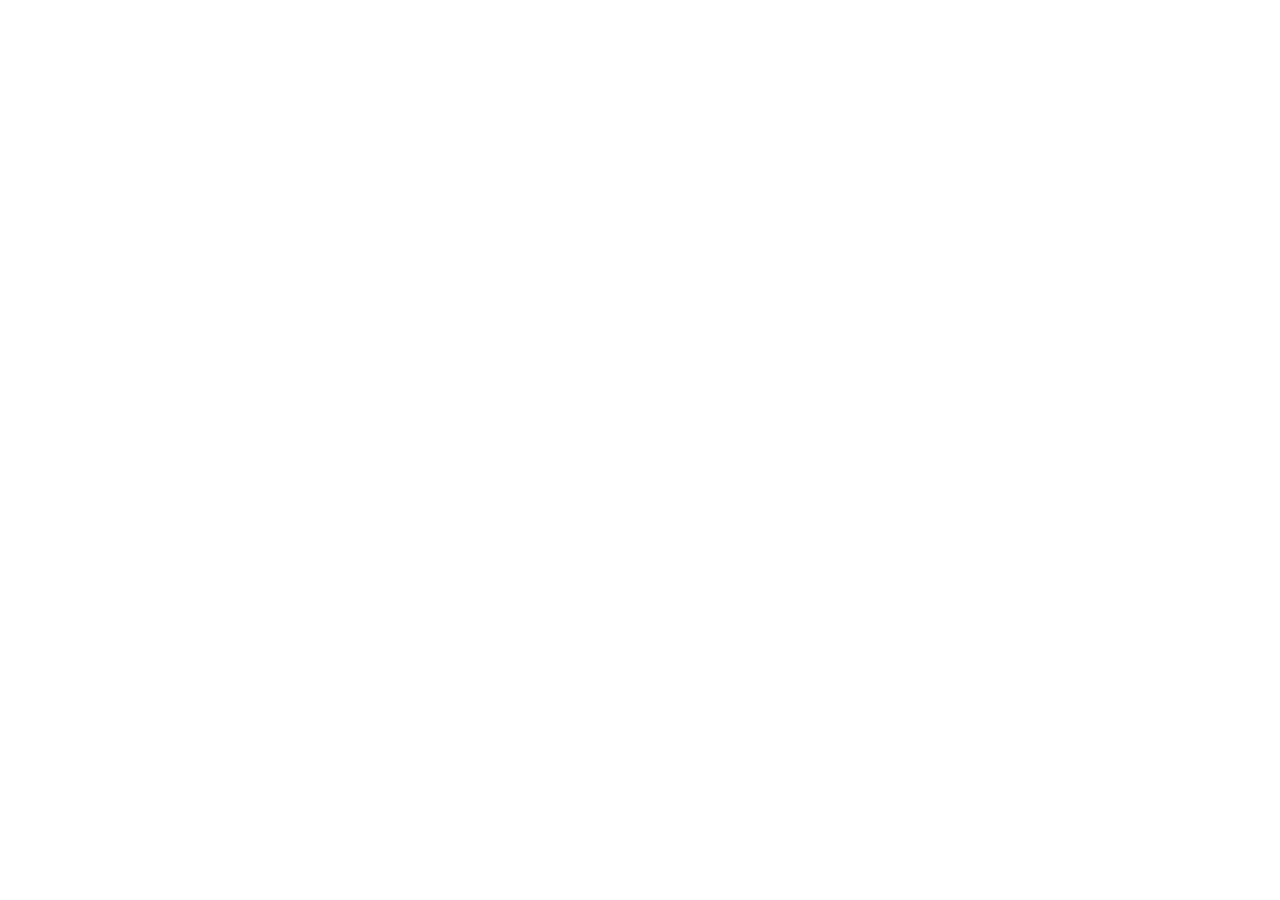
==== commit 6875fecb: "Retire this copy: redirect to www.vivaryagent.xyz Jeff retired the GitHub Pages copy on 2026-11-01. " ====
--- a/index.html
+++ b/index.html
@@ -1 +1,14 @@
-<!DOCTYPE html><html lang="en" class="geist_a71539c9-module__T19VSG__variable geist_mono_8d43a2aa-module__8Li5zG__variable h-full antialiased"><head><meta charSet="utf-8"/><meta name="viewport" content="width=device-width, initial-scale=1"/><link rel="preload" href="/_next/static/media/66b33cc02d8f8b9d-s.p.3slq8sz4zhb1g.woff2" as="font" crossorigin="" type="font/woff2"/><link rel="preload" href="/_next/static/media/797e433ab948586e-s.p.0r6juujl39pe6.woff2" as="font" crossorigin="" type="font/woff2"/><link rel="preload" href="/_next/static/media/caa3a2e1cccd8315-s.p.0wgildi0cnwt9.woff2" as="font" crossorigin="" type="font/woff2"/><link rel="preload" href="/_next/static/media/f99c309598d4ef8a.p.2mx8o19a7jz1u.woff2" as="font" crossorigin="" type="font/woff2"/><link rel="preload" href="/brand/vivary-lockup-horizontal-bone.svg" as="image"/><link rel="preload" href="/brand/vivary-mark-dome-sprout-bone.svg" as="image"/><link rel="preload" href="/brand/vivary-mark-wave-globe-bone.svg" as="image"/><link rel="preload" href="/brand/vivary-mark-seed-world-bone.svg" as="image"/><link rel="preload" href="/brand/vivary-mark-strata-sprout-bone.svg" as="image"/><link rel="preload" href="/brand/vivary-mark-jar-bone.svg" as="image"/><link rel="stylesheet" href="/_next/static/chunks/41eshlbmey2hq.css" data-precedence="next"/><link rel="stylesheet" href="/_next/static/chunks/1wtl1ac42wzk-.css" data-precedence="next"/><link rel="preload" as="script" fetchPriority="low" href="/_next/static/chunks/1fklq3a2tovvo.js"/><script src="/_next/static/chunks/3__uuebf2tk1a.js" async=""></script><script src="/_next/static/chunks/02d1bsf4dkg_l.js" async=""></script><script src="/_next/static/chunks/0x1mb89vrvy-1.js" async=""></script><script src="/_next/static/chunks/turbopack-0-k1bry-fw7cl.js" async=""></script><script src="/_next/static/chunks/42jt0d-7f3_r1.js" async=""></script><script src="/_next/static/chunks/35w9cjxe9fbm-.js" async=""></script><title>Vivary | Desktop workspace for AI agents</title><meta name="description" content="Work with AI agents, conversations and project files in one desktop workspace. Explore Vivary and its unsigned Windows preview for writing, research and code."/><meta name="robots" content="index, follow"/><link rel="canonical" href="https://vivary-dev.github.io/"/><meta property="og:title" content="Vivary | Desktop workspace for AI agents"/><meta property="og:description" content="Work with AI agents, conversations and project files in one desktop workspace. Explore Vivary and its unsigned Windows preview for writing, research and code."/><meta property="og:url" content="https://vivary-dev.github.io/"/><meta property="og:site_name" content="Vivary"/><meta property="og:image" content="https://vivary-dev.github.io/brand/vivary-social-1200x630.png"/><meta property="og:image:width" content="1200"/><meta property="og:image:height" content="630"/><meta property="og:image:alt" content="Vivary. It knows you. Because you wrote it down."/><meta property="og:type" content="website"/><meta name="twitter:card" content="summary_large_image"/><meta name="twitter:title" content="Vivary | Desktop workspace for AI agents"/><meta name="twitter:description" content="Work with AI agents, conversations and project files in one desktop workspace. Explore Vivary and its unsigned Windows preview for writing, research and code."/><meta name="twitter:image" content="https://vivary-dev.github.io/brand/vivary-social-1200x630.png"/><link rel="icon" href="/icon.svg?icon.3n-skihkjkcry.svg" sizes="any" type="image/svg+xml"/><link rel="apple-touch-icon" href="/apple-icon.png?apple-icon.2tn1xa0q-9phf.png" sizes="1024x1024" type="image/png"/><meta name="next-size-adjust" content=""/><script src="/_next/static/chunks/0cz1d0mv5g_q7.js" noModule=""></script></head><body class="min-h-full flex flex-col"><div hidden=""><!--$--><!--/$--></div><noscript><style>.v9 .reveal { opacity: 1 !important; }</style></noscript><div class="v9 big_shoulders_38bdf69b-module__PnRATa__variable fraunces_84f9cc3c-module__8w8rDW__variable"><a class="skip" href="#main">Skip to content</a><header class="top"><div class="wrap"><a class="brand" aria-label="Vivary home" href="/"><img src="/brand/vivary-lockup-horizontal-bone.svg" alt="Vivary" width="173" height="88"/></a><nav aria-label="Site"><a href="/#for">Who it is for</a><a href="/#how">How it works</a><a href="/#memory">Memory</a><a href="/#projects">Projects</a><a href="/#engine">Engine</a><a href="/#status">Status</a><a href="https://github.com/vivary-dev">GitHub</a></nav><button type="button" class="menu-button" aria-label="Open menu" aria-expanded="false" aria-controls="_R_39btb_"><svg width="20" height="20" viewBox="0 0 20 20" fill="none" stroke="currentColor" stroke-width="1.5" aria-hidden="true"><path d="M3 6h14M3 10h14M3 14h14"></path></svg></button><div id="_R_39btb_" class="menu" data-open="false"><nav aria-label="Site, phone"><a href="/#for">Who it is for</a><a href="/#how">How it works</a><a href="/#memory">Memory</a><a href="/#projects">Projects</a><a href="/#engine">Engine</a><a href="/#status">Status</a><a href="https://github.com/vivary-dev">GitHub</a></nav></div></div></header><main id="main"><script type="application/ld+json">{"@context":"https://schema.org","@graph":[{"@type":"SoftwareApplication","name":"Vivary","description":"A desktop workspace for working with AI agents on your own projects.","applicationCategory":"DeveloperApplication","operatingSystem":"Windows","author":{"@type":"Organization","name":"The Little AI Company"},"url":"https://vivary-dev.github.io/"},{"@type":"Organization","name":"The Little AI Company","url":"https://littleaicompany.com/","sameAs":["https://github.com/The-Little-AI-Company"]}]}</script><section id="top" class="hero in"><div class="wrap"><div class="hero-copy"><h1 class="display display-xl">Your projects. Your AI agents.</h1><p class="deck">Vivary is a desktop workspace for working with AI agents on your own projects. Keep conversations beside your notes, research, drafts and code. Use Claude Code or Codex with its own account and permissions.</p><p class="cap">It knows you. Because you wrote it down.</p><div class="cta"><a class="btn btn-solid" href="https://github.com/vivary-dev/vivary/releases/tag/desktop-preview-2026-09-22">Get the Windows preview</a><a class="btn" href="#how">See how it works</a></div><dl class="kv num"><div><dt>status</dt><dd>unsigned Windows preview</dd></div><div><dt>platform</dt><dd>Windows x64</dd></div><div><dt>account</dt><dd>no Vivary account for local use</dd></div><div><dt>agents</dt><dd>Claude Code and Codex, separately installed</dd></div></dl></div><div class="hero-art"><picture><source srcSet="/brand/vivary-hero-vivarium.webp" type="image/webp"/><img src="/brand/vivary-hero-vivarium.png" width="1600" height="900" alt="A vivarium in cross section: a glass cloche over four strata, ferns and sprouts, a door at the edge of the world, and a label leaning on the plate"/></picture></div></div></section><section id="for" class="sec"><div class="wrap stack"><div class="intro"><h2 class="display display-lg reveal">Writing, research, notes and code.</h2><p class="lede reveal">Start with a project folder and a task. Ask an agent to revise a draft, compare research notes or work on code. These are ways to use the workspace, with tools and access determined by the runtime you choose.</p></div><div class="cards reveal"><article class="card scan"><img src="/brand/vivary-mark-dome-sprout-bone.svg" alt="" width="56" height="56"/><h3>Writers</h3><p>A book, a newsletter, a script. Choose the outline, style notes and draft to share with your agent. Review your runtime permissions to control access beyond the project.</p></article><article class="card scan"><img src="/brand/vivary-mark-wave-globe-bone.svg" alt="" width="56" height="56"/><h3>Researchers</h3><p>Keep sources, notes and claims together in a project. Ask the agent to cite source files in its summary, then check those references.</p></article><article class="card scan"><img src="/brand/vivary-mark-seed-world-bone.svg" alt="" width="56" height="56"/><h3>Note keepers</h3><p>Keep notes in an Obsidian vault or a plain folder. Choose which files to give the agent as context, and review any proposed changes before saving them.</p></article><article class="card scan"><img src="/brand/vivary-mark-strata-sprout-bone.svg" alt="" width="56" height="56"/><h3>Developers</h3><p>Keep code, plans and decisions in a project. Connect a supported coding runtime, ask it to inspect a change, and review its edits and test results.</p></article></div></div></section><section id="how" class="sec"><div class="wrap stack"><div class="intro"><h2 class="display display-lg reveal">Choose context. Review the record.</h2><p class="lede reveal">The workspace commands support bounded context and inspectable records. These examples illustrate that workflow. They do not promise an automatic receipt for every turn in the downloaded desktop preview.</p></div><div class="cards cards-2 reveal"><article class="card card-wide scan"><div class="card-head"><span>before the turn</span><span>capsule.json</span></div><h3>The capsule</h3><p>A capsule lists the files selected for a task. This example uses a field guide, its plan and project instructions. Inspect the actual context and permissions offered by the selected runtime.</p><dl class="kv num"><div><dt>project</dt><dd>field-guide</dd></div><div><dt>conversation</dt><dd>chapter four rewrite</dd></div><div><dt>memory</dt><dd>MEMORY.md</dd></div><div><dt>plan</dt><dd>plan.md</dd></div><div><dt>files</dt><dd>6 <span>chapter-03.md, chapter-04.md, outline.md, style.md, sources.md, plan.md</span></dd></div><div><dt>left out</dt><dd>212 files</dd></div></dl></article><article class="card card-wide scan"><div class="card-head"><span>after the turn</span><span>receipts/2026-09-16-1412.md</span></div><h3>The receipt</h3><p>A receipt records what a workflow saw, changed and left alone. This example shows a text record you can inspect. Check the relevant command or runtime documentation for the records it actually produces.</p><dl class="kv num"><div><dt>agent</dt><dd>claude code</dd></div><div><dt>saw</dt><dd>6 files</dd></div><div><dt>changed</dt><dd>2 <span>chapter-03.md (+38, -4), plan.md (+2)</span></dd></div><div><dt>left alone</dt><dd>everything else</dd></div><div><dt>approved by</dt><dd>you, 14:12</dd></div><div><dt>memory added</dt><dd>1 line, pending your review</dd></div></dl></article></div></div></section><section id="memory" class="sec"><div class="wrap memory-grid"><figure class="memfig scan reveal"><div class="card-head"><span>field-guide / MEMORY.md</span><span>plain text, 11 lines</span></div><blockquote class="speaks">Short chapters. Plain names for plants, Latin in a footnote. The reader is a beginner with a shovel, not a botanist. Chapter four was cut on the twelfth. Do not bring it back as a chapter. A sidebar is fine.</blockquote><figcaption>Last line <span class="rec">added 2026-09-16 14:12</span>, approved by you.</figcaption></figure><div class="memory-copy"><img class="memory-mascot" src="/brand/mascot/v1/lead-transparent.png" width="1402" height="1122" alt="" aria-hidden="true" loading="lazy" decoding="async"/><h2 class="display display-lg reveal">Project memory you can open.</h2><p class="lede reveal">This is an example project memory file. You can write it yourself or review a line proposed by an agent. Keep instructions and handoffs in files you can inspect. Conversation history is stored separately in the app profile.</p><p class="lede reveal">Choose which project files to share with an agent. Editing a memory file does not erase context already sent to a provider or retained in conversation history.</p></div></div></section><section id="projects" class="sec"><div class="wrap stack"><div class="intro"><h2 class="display display-lg reveal">Projects, conversations and files.</h2><p class="lede reveal">The workspace brings project conversations and files together. This illustration shows the intended arrangement, not a screenshot of the Windows preview. Read the preview guide for the downloaded build and its remaining limits.</p></div><div class="app-frame reveal" aria-label="Illustration of project navigation, an agent conversation and a file in Vivary" role="img"><div class="app" aria-hidden="true"><div class="app-nav"><div class="rail">PROJECTS</div><div class="proj on">Field guide</div><div class="conv on">Chapter four rewrite</div><div class="conv">Sources check</div><div class="conv">Intro draft</div><div class="proj" style="padding-top:0.75rem">Grant application</div><div class="proj">Newsletter, issue 31</div><div class="proj">Reading notes</div><div class="proj">Shop site</div><div class="grow"></div><span class="app-btn outline-lime" style="display:inline-flex;align-items:center;justify-content:center">New conversation</span></div><div class="app-main"><div class="app-bar"><div><b>Field guide <span>/ Chapter four rewrite</span></b><small><span class="phone-only">Claude Code · approval: ask</span><span class="desk-only">C:\Users\you\Documents\field-guide · Claude Code · approval: ask</span></small></div><div class="tabs"><span class="phone-only">Projects</span><span class="desk-only">Details</span><span class="on">Files</span><span class="desk-only">Changes</span></div></div><div class="app-thread"><div class="app-me">Bring chapter four back as a short sidebar inside chapter three. Keep the plant names plain.</div><div class="app-turn"><div class="who">Claude Code · working</div><div class="read">read MEMORY.md, plan.md, chapter-03.md, chapter-04.md, style.md</div><div>Chapter four is 1,900 words. The memory says not to bring it back as a chapter. I cut it to a 240 word sidebar after the soil section in chapter three and kept the plain names. One edit, one file.</div><div class="app-ask"><div class="sub">Requests permission to edit</div><b>chapter-03.md <span>+38 lines, -4 lines</span></b><div class="row"><span class="app-btn primary" style="display:inline-flex;align-items:center">Approve</span><span class="app-btn" style="display:inline-flex;align-items:center">Decline</span><span class="app-btn" style="display:inline-flex;align-items:center">Stop</span></div></div></div></div><div class="app-compose"><div class="field">Ask for the next step</div><div class="row"><div class="pick"><span class="on">Claude Code</span><span>Codex</span></div><span class="app-btn primary" style="display:inline-flex;align-items:center">Send</span></div></div></div><div class="app-files"><div class="head">chapter-03.md <span>Close</span></div><div class="doc"><h4>3. Soil, and what it wants</h4><p>Dig a hole the depth of your hand. If the bottom holds water for an hour, you have clay. If it drains before you find the kettle, you have sand. Most of us have something in between and a lot of opinions.</p><div class="aside">Sidebar: The four plants that forgive a bad first year. Comfrey, chard, mint in a pot, and the potato you forgot.</div><p>Feed the soil, not the plant. Compost in autumn, mulch in spring, and the rest is patience.</p></div><div class="foot"><span class="app-btn" style="display:inline-flex;align-items:center">Edit</span><span class="app-btn" style="display:inline-flex;align-items:center">Add to conversation</span></div></div></div></div><div class="notes reveal"><div class="note"><div class="key">conversations</div><p>Keep separate tasks in separate conversations. Ask for a handoff when you need to carry decisions and unfinished work into another conversation.</p></div><div class="note"><div class="key">files</div><p>Keep project files available while you work. Check what context you send to the selected runtime and what file access its permissions allow.</p></div><div class="note"><div class="key">control</div><p>Review permission requests from the runtime you selected. Check its approval mode before starting work, and use Stop when you need to interrupt a run.</p></div></div></div></section><section class="sec"><div class="wrap stack"><h2 class="display display-lg reveal" style="max-width:22ch">Agent setup and your data.</h2><div class="cards cards-3 reveal"><article class="card scan"><div class="ord">01</div><h3>Connect your agent tools</h3><p>Install and authenticate Claude Code or Codex separately, then check runtime readiness in Settings. Provider accounts, tools and permissions belong to the selected runtime.</p></article><article class="card scan"><div class="ord">02</div><h3>Know where context goes</h3><p>Project files and the app profile live on the host. The selected runtime or provider can receive context under your settings. Self-hosted browser access is explicit and authenticated.</p></article><article class="card scan"><div class="ord">03</div><h3>Keep files and history</h3><p>Project instructions, notes and handoffs can be text files in the project folder. App history and settings also live in its local profile and database. Back up both when needed.</p></article></div></div></section><section id="engine" class="sec"><div class="wrap two"><div class="lead engine-copy"><h2 class="display display-lg reveal">Workspace commands for context and review.</h2><p class="lede reveal">The open-source workspace commands can assemble context, record work and support review steps in a configured workflow. Your selected runtime controls its own permissions; these commands do not guarantee approval for every desktop action.</p><p class="reveal" style="margin:0;font-size:var(--t-sm)"><a class="link" href="/commands/">Explore the workspace commands</a></p></div><div class="body reveal"><dl class="rows num" aria-label="The four layers"><div><dt>tropo</dt><dd>What the workspace knows. Your files, indexed and typed, so the engine can tell a plan from a draft from a source.</dd></div><div><dt>strato</dt><dd>Workspace state and policy decisions in configured command workflows.</dd></div><div><dt>ozone</dt><dd>Review rules and human gates for configured workflows. The runtime still owns its permissions.</dd></div><div><dt>exo</dt><dd>Claims and conflicts. When more than one agent works in a project, who holds which file, and what happens when two want the same one.</dd></div></dl></div></div></section><section id="status" class="sec"><div class="wrap stack"><div class="intro"><h2 class="display display-lg reveal">Windows preview: download and limits.</h2><p class="lede reveal">A public, unsigned Windows x64 preview is available. Development continues. Some desktop workflows still need testing.</p></div><div class="today reveal"><dl class="rows num rows-tight" aria-label="Available preview"><div><dt>available</dt><dd>public Windows x64 preview, published 2026-09-22</dd></div><div><dt>available</dt><dd>unsigned development build from source 9884670</dd></div><div><dt>available</dt><dd>installation instructions, release notes and SHA-256 file with the release</dd></div><div><dt>available</dt><dd>public app source under the MIT license</dd></div></dl><dl class="rows num rows-tight" aria-label="Not yet"><div><dt>not yet</dt><dd>a stable desktop release</dd></div><div><dt>not yet</dt><dd>a guarantee that newer dev changes are in the September preview</dd></div><div><dt>not yet</dt><dd>verified support for every provider, tool or workflow</dd></div><div><dt>not yet</dt><dd>an automatic installation from a website or skill link</dd></div></dl></div><p class="lede reveal" style="max-width:none;font-size:var(--t-sm)"><a class="link" href="https://github.com/vivary-dev/vivary/releases/tag/desktop-preview-2026-09-22">Windows preview and release notes</a> · <a class="link" href="https://github.com/vivary-dev/vivary/releases/download/desktop-preview-2026-09-22/INSTALL-WINDOWS.md">Installation instructions</a> · <a class="link" href="https://github.com/vivary-dev/vivary">Current source</a> · <a class="link" href="https://github.com/The-Little-AI-Company/skills">Company skills collection</a>. Read <a class="link" href="/what-is-vivary/">setup steps and preview limits</a> before starting. The skill collection is separate from the Windows download. A link does not install a skill.</p></div></section></main><footer><div class="wrap"><div class="made"><img src="/brand/vivary-mark-jar-bone.svg" alt="" width="28" height="28"/><span>Vivary is made by The Little AI Company.</span></div><nav aria-label="Footer"><a href="https://github.com/vivary-dev">GitHub</a><a href="/#status">Status</a><a href="/what-is-vivary/">What it is</a><a href="/commands/">Commands</a><a href="/llms.txt">For agents</a><a href="mailto:support@vivary.dev">Email</a></nav></div></footer></div><!--$--><!--/$--><script src="/_next/static/chunks/1fklq3a2tovvo.js" id="_R_" async=""></script><script>(self.__next_f=self.__next_f||[]).push([0])</script><script>self.__next_f.push([1,"1:\"$Sreact.fragment\"\n3:I[10240,[\"/_next/static/chunks/42jt0d-7f3_r1.js\"],\"default\"]\n4:I[75681,[\"/_next/static/chunks/42jt0d-7f3_r1.js\"],\"default\"]\n5:I[3453,[\"/_next/static/chunks/42jt0d-7f3_r1.js\",\"/_next/static/chunks/35w9cjxe9fbm-.js\"],\"\"]\n6:I[19154,[\"/_next/static/chunks/42jt0d-7f3_r1.js\",\"/_next/static/chunks/35w9cjxe9fbm-.js\"],\"MobileNav\"]\n7:I[41021,[\"/_next/static/chunks/42jt0d-7f3_r1.js\",\"/_next/static/chunks/35w9cjxe9fbm-.js\"],\"Section\"]\n8:I[78483,[\"/_next/static/chunks/42jt0d-7f3_r1.js\"],\"Umami\"]\n12:I[4450,[\"/_next/static/chunks/42jt0d-7f3_r1.js\"],\"default\",1]\n:HL[\"/_next/static/chunks/41eshlbmey2hq.css\",\"style\"]\n:HL[\"/_next/static/media/66b33cc02d8f8b9d-s.p.3slq8sz4zhb1g.woff2\",\"font\",{\"crossOrigin\":\"\",\"type\":\"font/woff2\"}]\n:HL[\"/_next/static/media/797e433ab948586e-s.p.0r6juujl39pe6.woff2\",\"font\",{\"crossOrigin\":\"\",\"type\":\"font/woff2\"}]\n:HL[\"/_next/static/media/caa3a2e1cccd8315-s.p.0wgildi0cnwt9.woff2\",\"font\",{\"crossOrigin\":\"\",\"type\":\"font/woff2\"}]\n:HL[\"/_next/static/media/f99c309598d4ef8a.p.2mx8o19a7jz1u.woff2\",\"font\",{\"crossOrigin\":\"\",\"type\":\"font/woff2\"}]\n:HL[\"/_next/static/chunks/1wtl1ac42wzk-.css\",\"style\"]\n:HL[\"/brand/vivary-lockup-horizontal-bone.svg\",\"image\"]\n:HL[\"/brand/vivary-mark-jar-bone.svg\",\"image\"]\n2:[\"$\",\"style\",null,{\"children\":\".v9 .reveal { opacity: 1 !important; }\"}]\n0:{\"P\":null,\"c\":[\"\",\"\"],\"q\":\"\",\"i\":false,\"f\":[[[\"\",{\"children\":[\"__PAGE__\",{},\"$undefined\",\"$undefined\",4608]},\"$undefined\",\"$undefined\",4624],[[\"$\",\"$1\",\"c\",{\"children\":[[[\"$\",\"link\",\"0\",{\"rel\":\"stylesheet\",\"href\":\"/_next/static/chunks/41eshlbmey2hq.css\",\"precedence\":\"next\",\"crossOrigin\":\"$undefined\",\"nonce\":\"$undefined\"}],[\"$\",\"script\",\"script-0\",{\"src\":\"/_next/static/chunks/42jt0d-7f3_r1.js\",\"async\":true,\"nonce\":\"$undefined\"}]],[\"$\",\"html\",null,{\"lang\":\"en\",\"className\":\"geist_a71539c9-module__T19VSG__variable geist_mono_8d43a2aa-module__8Li5zG__variable h-full antialiased\",\"children\":[\"$\",\"body\",null,{\"className\":\"min-h-full flex flex-col\",\"children\":[[\"$\",\"noscript\",null,{\"children\":\"$2\"}],[\"$\",\"$L3\",null,{\"parallelRouterKey\":\"children\",\"error\":\"$undefined\",\"errorStyles\":\"$undefined\",\"errorScripts\":\"$undefined\",\"template\":[\"$\",\"$L4\",null,{}],\"templateStyles\":\"$undefined\",\"templateScripts\":\"$undefined\",\"notFound\":[[\"$\",\"div\",null,{\"className\":\"v9 big_shoulders_38bdf69b-module__PnRATa__variable fraunces_84f9cc3c-module__8w8rDW__variable\",\"children\":[[\"$\",\"a\",null,{\"className\":\"skip\",\"href\":\"#main\",\"children\":\"Skip to content\"}],[\"$\",\"header\",null,{\"className\":\"top\",\"children\":[\"$\",\"div\",null,{\"className\":\"wrap\",\"children\":[[\"$\",\"$L5\",null,{\"className\":\"brand\",\"href\":\"/\",\"aria-label\":\"Vivary home\",\"children\":[\"$\",\"img\",null,{\"src\":\"/brand/vivary-lockup-horizontal-bone.svg\",\"alt\":\"Vivary\",\"width\":173,\"height\":88}]}],[\"$\",\"nav\",null,{\"aria-label\":\"Site\",\"children\":[[\"$\",\"$L5\",\"/#for\",{\"href\":\"/#for\",\"aria-current\":\"$undefined\",\"children\":\"Who it is for\"}],[\"$\",\"$L5\",\"/#how\",{\"href\":\"/#how\",\"aria-current\":\"$undefined\",\"children\":\"How it works\"}],[\"$\",\"$L5\",\"/#memory\",{\"href\":\"/#memory\",\"aria-current\":\"$undefined\",\"children\":\"Memory\"}],[\"$\",\"$L5\",\"/#projects\",{\"href\":\"/#projects\",\"aria-current\":\"$undefined\",\"children\":\"Projects\"}],[\"$\",\"$L5\",\"/#engine\",{\"href\":\"/#engine\",\"aria-current\":\"$undefined\",\"children\":\"Engine\"}],[\"$\",\"$L5\",\"/#status\",{\"href\":\"/#status\",\"aria-current\":\"$undefined\",\"children\":\"Status\"}],[\"$\",\"a\",\"https://github.com/vivary-dev\",{\"href\":\"https://github.com/vivary-dev\",\"children\":\"GitHub\"}]]}],[\"$\",\"$L6\",null,{\"items\":[{\"href\":\"/#for\",\"label\":\"Who it is for\"},{\"href\":\"/#how\",\"label\":\"How it works\"},{\"href\":\"/#memory\",\"label\":\"Memory\"},{\"href\":\"/#projects\",\"label\":\"Projects\"},{\"href\":\"/#engine\",\"label\":\"Engine\"},{\"href\":\"/#status\",\"label\":\"Status\"},{\"href\":\"https://github.com/vivary-dev\",\"label\":\"GitHub\",\"external\":true}]}]]}]}],[\"$\",\"main\",null,{\"id\":\"main\",\"children\":[\"$\",\"$L7\",null,{\"className\":\"doc notfound in\",\"children\":[\"$\",\"div\",null,{\"className\":\"wrap\",\"children\":[[\"$\",\"h1\",null,{\"className\":\"display display-lg\",\"children\":\"Nothing at this address.\"}],[\"$\",\"p\",null,{\"className\":\"define\",\"children\":\"The page was moved, or it never existed. The record of what is here is short: the home page, what Vivary is, and the workspace commands.\"}],[\"$\",\"div\",null,{\"className\":\"cta\",\"children\":[[\"$\",\"$L5\",null,{\"className\":\"btn btn-solid\",\"href\":\"/\",\"children\":\"Back to the start\"}],[\"$\",\"$L5\",null,{\"className\":\"btn\",\"href\":\"/what-is-vivary/\",\"children\":\"What Vivary is\"}]]}]]}]}]}],[\"$\",\"footer\",null,{\"children\":[\"$\",\"div\",null,{\"className\":\"wrap\",\"children\":[[\"$\",\"div\",null,{\"className\":\"made\",\"children\":[[\"$\",\"img\",null,{\"src\":\"/brand/vivary-mark-jar-bone.svg\",\"alt\":\"\",\"width\":28,\"height\":28}],[\"$\",\"span\",null,{\"children\":\"Vivary is made by The Little AI Company.\"}]]}],[\"$\",\"nav\",null,{\"aria-label\":\"Footer\",\"children\":[[\"$\",\"a\",null,{\"href\":\"https://github.com/vivary-dev\",\"children\":\"GitHub\"}],[\"$\",\"$L5\",null,{\"href\":\"/#status\",\"children\":\"Status\"}],[\"$\",\"$L5\",null,{\"href\":\"/what-is-vivary/\",\"children\":\"What it is\"}],[\"$\",\"$L5\",null,{\"href\":\"/commands/\",\"children\":\"Commands\"}],[\"$\",\"a\",null,{\"href\":\"/llms.txt\",\"children\":\"For agents\"}],[\"$\",\"a\",null,{\"href\":\"mailto:support@vivary.dev\",\"children\":\"Email\"}]]}]]}]}]]}],[[\"$\",\"link\",\"0\",{\"rel\":\"stylesheet\",\"href\":\"/_next/static/chunks/1wtl1ac42wzk-.css\",\"precedence\":\"next\",\"crossOrigin\":\"$undefined\",\"nonce\":\"$undefined\"}]]],\"forbidden\":\"$undefined\",\"unauthorized\":\"$undefined\"}],[\"$\",\"$L8\",null,{}]]}]}]]}],{\"children\":[[\"$\",\"$1\",\"c\",{\"children\":[[\"$\",\"div\",null,{\"className\":\"v9 big_shoulders_38bdf69b-module__PnRATa__variable fraunces_84f9cc3c-module__8w8rDW__variable\",\"children\":[[\"$\",\"a\",null,{\"className\":\"skip\",\"href\":\"#main\",\"children\":\"Skip to content\"}],[\"$\",\"header\",null,{\"className\":\"top\",\"children\":[\"$\",\"div\",null,{\"className\":\"wrap\",\"children\":[[\"$\",\"$L5\",null,{\"className\":\"brand\",\"href\":\"/\",\"aria-label\":\"Vivary home\",\"children\":[\"$\",\"img\",null,{\"src\":\"/brand/vivary-lockup-horizontal-bone.svg\",\"alt\":\"Vivary\",\"width\":173,\"height\":88}]}],[\"$\",\"nav\",null,{\"aria-label\":\"Site\",\"children\":[[\"$\",\"$L5\",\"/#for\",{\"href\":\"/#for\",\"aria-current\":\"$undefined\",\"children\":\"Who it is for\"}],[\"$\",\"$L5\",\"/#how\",{\"href\":\"/#how\",\"aria-current\":\"$undefined\",\"children\":\"How it works\"}],[\"$\",\"$L5\",\"/#memory\",{\"href\":\"/#memory\",\"aria-current\":\"$undefined\",\"children\":\"Memory\"}],[\"$\",\"$L5\",\"/#projects\",{\"href\":\"/#projects\",\"aria-current\":\"$undefined\",\"children\":\"Projects\"}],[\"$\",\"$L5\",\"/#engine\",{\"href\":\"/#engine\",\"aria-current\":\"$undefined\",\"children\":\"Engine\"}],\"$L9\",\"$La\"]}],\"$Lb\"]}]}],\"$Lc\",\"$Ld\"]}],[\"$Le\",\"$Lf\"],\"$L10\"]}],{},null,false,null]},null,false,null],\"$L11\",false]],\"m\":\"$undefined\",\"G\":[\"$12\",[\"$L13\"]],\"S\":true,\"h\":null,\"r\":\"$undefined\",\"s\":\"$undefined\",\"a\":\"$undefined\",\"l\":\"$undefined\",\"p\":\"$undefined\",\"d\":\"$undefined\",\"b\":\"9Dra5EHIh4yzYTV3_Oiqf\"}\n1b:I[21017,[\"/_next/static/chunks/42jt0d-7f3_r1.js\"],\"OutletBoundary\"]\n1c:\"$Sreact.suspense\"\n1e:I[21017,[\"/_next/static/chunks/42jt0d-7f3_r1.js\"],\"ViewportBoundary\"]\n20:I[21017,[\"/_next/static/chunks/42jt0d-7f3_r1.js\"],\"MetadataBoundary\"]\n:HL[\"/brand/vivary-mark-dome-sprout-bone.svg\",\"image\"]\n:HL[\"/brand/vivary-mark-wave-globe-bone.svg\",\"image\"]\n:HL[\"/brand/vivary-mark-seed-world-bone.svg\",\"image\"]\n:HL[\"/brand/vivary-mark-strata-sprout-bone.svg\",\"image\"]\n9:[\"$\",\"$L5\",\"/#status\",{\"href\":\"/#status\",\"aria-current\":\"$undefined\",\"children\":\"Status\"}]\na:[\"$\",\"a\",\"https://github.com/vivary-dev\",{\"href\":\"https://github.com/vivary-dev\",\"children\":\"GitHub\"}]\nb:[\"$\",\"$L6\",null,{\"items\":[\"$0:f:0:1:0:props:children:1:props:children:props:children:1:props:notFound:0:props:children:1:props:children:props:children:2:props:items:0\",\"$0:f:0:1:0:props:children:1:props:children:props:children:1:props:notFound:0:props:children:1:props:children:props:children:2:props:items:1\",\"$0:f:0:1:0:props:children:1:props:children:props:children:1:props:notFound:0:props:children:1:props:children:props:children:2:props:items:2\",\"$0:f:0:1:0:props:children:1:props:children:props:children:1:props:notFound:0:props:children:1:props:children:props:children:2:props:items:3\",\"$0:f:0:1:0:props:children:1:props:children:props:children:1:props:notFound:0:props:children:1:props:children:props:children:2:props:items:4\",\"$0:f:0:1:0:props:children:1:props:children:props:children:1:props:notFound:0:props:children:1:props:children:props:children:2:props:items:5\",\"$0:f:0:1:0:props:children:1:props:children:props:children:1:props:notFound:0:props:children:1:props:children:props:children:2:props:items:6\"]}]\n14:[[\"$\",\"source\",null,{\"srcSet\":\"/brand/vivary-hero-vivarium.webp\",\"type\":\"image/webp\"}],[\"$\",\"img\",null,{\"src\":\"/brand/vivary-hero-vivarium.png\",\"width\":1600,\"height\":900,\"alt\":\"A vivarium in cross section: a glass cloche over four strata, ferns and sprouts, a door at the edge of the world, and a label leaning on the plate\"}]]\nc:[\"$\",\"main\",null,{\"id\":\"main\",\"children\":[[\"$\",\"script\",null,{\"type\":\"application/ld+json\",\"dangerouslySetInnerHTML\":{\"__html\":\"{\\\"@context\\\":\\\"https://schema.org\\\",\\\"@graph\\\":[{\\\"@type\\\":\\\"SoftwareApplication\\\",\\\"name\\\":\\\"Vivary\\\",\\\"description\\\":\\\"A desktop workspace for working with AI agents on your own projects.\\\",\\\"applicationCategory\\\":\\\"DeveloperApplication\\\",\\\"operatingSystem\\\":\\\"Windows\\\",\\\"author\\\":{\\\"@type\\\":\\\"Organization\\\",\\\"name\\\":\\\"The Little AI Company\\\"},\\\"url\\\":\\\"https://vivary-dev.github.io/\\\"},{\\\"@type\\\":\\\"Organization\\\",\\\"name\\\":\\\"The Little AI Company\\\",\\\"url\\\":\\\"https://littleaicompany.com/\\\",\\\"sameAs\\\":[\\\"https://github.com/The-Little-AI-Company\\\"]}]}\"}}],[\"$\",\"$L7\",null,{\"id\":\"top\",\"className\":\"hero in\",\"children\":[\"$\",\"div\",null,{\"className\":\"wrap\",\"children\":[[\"$\",\"div\",null,{\"className\":\"hero-copy\",\"children\":[[\"$\",\"h1\",null,{\"className\":\"display display-xl\",\"children\":\"Your projects. Your AI agents.\"}],[\"$\",\"p\",null,{\"className\":\"deck\",\"children\":\"Vivary is a desktop workspace for working with AI agents on your own projects. Keep conversations beside your notes, research, drafts and code. Use Claude Code or Codex with its own account and permissions.\"}],[\"$\",\"p\",null,{\"className\":\"cap\",\"children\":\"It knows you. Because you wrote it down.\"}],[\"$\",\"div\",null,{\"className\":\"cta\",\"children\":[[\"$\",\"a\",null,{\"className\":\"btn btn-solid\",\"href\":\"https://github.com/vivary-dev/vivary/releases/tag/desktop-preview-2026-09-22\",\"children\":\"Get the Windows preview\"}],[\"$\",\"a\",null,{\"className\":\"btn\",\"href\":\"#how\",\"children\":\"See how it works\"}]]}],[\"$\",\"dl\",null,{\"className\":\"kv num\",\"style\":\"$undefined\",\"children\":[[\"$\",\"div\",\"0\",{\"children\":[[\"$\",\"dt\",null,{\"children\":\"status\"}],[\"$\",\"dd\",null,{\"children\":\"unsigned Windows preview\"}]]}],[\"$\",\"div\",\"1\",{\"children\":[[\"$\",\"dt\",null,{\"children\":\"platform\"}],[\"$\",\"dd\",null,{\"children\":\"Windows x64\"}]]}],[\"$\",\"div\",\"2\",{\"children\":[[\"$\",\"dt\",null,{\"children\":\"account\"}],[\"$\",\"dd\",null,{\"children\":\"no Vivary account for local use\"}]]}],[\"$\",\"div\",\"3\",{\"children\":[[\"$\",\"dt\",null,{\"children\":\"agents\"}],[\"$\",\"dd\",null,{\"children\":\"Claude Code and Codex, separately installed\"}]]}]]}]]}],[\"$\",\"div\",null,{\"className\":\"hero-art\",\"children\":[\"$\",\"picture\",null,{\"children\":\"$14\"}]}]]}]}],[\"$\",\"$L7\",null,{\"id\":\"for\",\"className\":\"sec\",\"children\":[\"$\",\"div\",null,{\"className\":\"wrap stack\",\"children\":[[\"$\",\"div\",null,{\"className\":\"intro\",\"children\":[[\"$\",\"h2\",null,{\"className\":\"display display-lg reveal\",\"children\":\"Writing, research, notes and code.\"}],[\"$\",\"p\",null,{\"className\":\"lede reveal\",\"children\":\"Start with a project folder and a task. Ask an agent to revise a draft, compare research notes or work on code. These are ways to use the workspace, with tools and access determined by the runtime you choose.\"}]]}],[\"$\",\"div\",null,{\"className\":\"cards reveal\",\"children\":[[\"$\",\"article\",\"Writers\",{\"className\":\"card scan\",\"children\":[[\"$\",\"img\",null,{\"src\":\"/brand/vivary-mark-dome-sprout-bone.svg\",\"alt\":\"\",\"width\":56,\"height\":56}],[\"$\",\"h3\",null,{\"children\":\"Writers\"}],[\"$\",\"p\",null,{\"children\":\"A book, a newsletter, a script. Choose the outline, style notes and draft to share with your agent. Review your runtime permissions to control access beyond the project.\"}]]}],[\"$\",\"article\",\"Researchers\",{\"className\":\"card scan\",\"children\":[[\"$\",\"img\",null,{\"src\":\"/brand/vivary-mark-wave-globe-bone.svg\",\"alt\":\"\",\"width\":56,\"height\":56}],[\"$\",\"h3\",null,{\"children\":\"Researchers\"}],[\"$\",\"p\",null,{\"children\":\"Keep sources, notes and claims together in a project. Ask the agent to cite source files in its summary, then check those references.\"}]]}],[\"$\",\"article\",\"Note keepers\",{\"className\":\"card scan\",\"children\":[[\"$\",\"img\",null,{\"src\":\"/brand/vivary-mark-seed-world-bone.svg\",\"alt\":\"\",\"width\":56,\"height\":56}],[\"$\",\"h3\",null,{\"children\":\"Note keepers\"}],[\"$\",\"p\",null,{\"children\":\"Keep notes in an Obsidian vault or a plain folder. Choose which files to give the agent as context, and review any proposed changes before saving them.\"}]]}],[\"$\",\"article\",\"Developers\",{\"className\":\"card scan\",\"children\":[[\"$\",\"img\",null,{\"src\":\"/brand/vivary-mark-strata-sprout-bone.svg\",\"alt\":\"\",\"width\":56,\"height\":56}],[\"$\",\"h3\",null,{\"children\":\"Developers\"}],[\"$\",\"p\",null,{\"children\":\"Keep code, plans and decisions in a project. Connect a supported coding runtime, ask it to inspect a change, and review its edits and test results.\"}]]}]]}]]}]}],\"$L15\",\"$L16\",\"$L17\",\"$L18\",\"$L19\",\"$L1a\"]}]\nd:[\"$\",\"footer\",null,{\"children\":[\"$\",\"div\",null,{\"className\":\"wrap\",\"children\":[[\"$\",\"div\",null,{\"className\":\"made\",\"children\":[[\"$\",\"img\",null,{\"src\":\"/brand/vivary-mark-jar-bone.svg\",\"alt\":\"\",\"width\":28,\"height\":28}],[\"$\",\"span\",null,{\"children\":\"Vivary is made by The Little AI Company.\"}]]}],[\"$\",\"nav\",null,{\"aria-label\":\"Footer\",\"children\":[[\"$\",\"a\",null,{\"href\":\"https://github.com/vivary-dev\",\"children\":\"GitHub\"}],[\"$\",\"$L5\",null,{\"href\":\"/#status\",\"children\":\"Status\"}],[\"$\",\"$L5\",null,{\"href\":\"/what-is-vivary/\",\"children\":\"What it is\"}],[\"$\",\"$L5\",null,{\"href\":\"/commands/\",\"children\":\"Commands\"}],[\"$\",\"a\",null,{\"href\":\"/llms.txt\",\"children\":\"For agents\"}],[\"$\",\"a\",null,{\"href\":\"mailto:support@vivary.dev\",\"children\":\"Email\"}]]}]]}]}]\ne:[\"$\",\"link\",\"0\",{\"rel\":\"stylesheet\",\"href\":\"/_next/static/chunks/1wtl1ac42wzk-.css\",\"precedence\":\"next\",\"crossOrigin\":\"$undefined\",\"nonce\":\"$undefined\"}]\nf:[\"$\",\"script\",\"script-0\",{\"src\":\"/_next/static/chunks/35w9cjxe9fbm-.js\",\"async\":true,\"nonce\":\"$undefined\"}]\n10:[\"$\",\"$L1b\",null,{\"children\":[\"$\",\"$1c\",null,{\"name\":\"Next.MetadataOutlet\",\"children\":\"$@1d\"}]}]\n11:[\"$\",\"$1\",\"h\",{\"children\":[null,[\"$\",\"$L1e\",null,{\"children\":\"$L1f\"}],[\"$\",\"div\",null,{\"hidden\":true,\"children\":[\"$\",\"$L20\",null,{\"children\":[\"$\",\"$1c\",null,{\"name\":\"Next.Metadata\",\"children\":\"$L21\"}]}]}],[\"$\",\"meta\",null,{\"name\":\"next-size-adjust\",\"content\":\"\"}]]}]\n13:[\"$\",\"link\",\"0\",{\"rel\":\"stylesheet\",\"href\":\"/_next/static/chunks/41eshlbmey2hq.css\",\"precedence\":\"next\",\"crossOrigin\":\"$undefined\",\"nonce\":\"$undefined\"}]\n15:[\"$\",\"$L7\",null,{\"id\":\"how\",\"className\":\"sec\",\"children\":[\"$\",\"div\",null,{\"className\":\"wrap stack\",\"children\":[[\"$\",\"div\",null,{\"className\":\"intro\",\"children\":[[\"$\",\"h2\",null,{\"className\":\"display display-lg reveal\",\"children\":\"Choose context. Review the record.\"}],[\"$\",\"p\",null,{\"className\":\"lede reveal\",\"children\":\"The workspace commands support bounded context and inspectable records. These examples illustrate that workflow. They do not promise an automatic receipt for every turn in the downloaded desktop preview.\"}]]}],[\"$\",\"div\",null,{\"className\":\"cards cards-2 reveal\",\"children\":[[\"$\",\"article\",null,{\"className\":\"card card-wide scan\",\"children\":[[\"$\",\"div\",null,{\"className\":\"card-head\",\"children\":[[\"$\",\"span\",null,{\"children\":\"before the turn\"}],[\"$\",\"span\",null,{\"children\":\"capsule.json\"}]]}],[\"$\",\"h3\",null,{\"children\":\"The capsule\"}],[\"$\",\"p\",null,{\"children\":\"A capsule lists the files selected for a task. This example uses a field guide, its plan and project instructions. Inspect the actual context and permissions offered by the selected runtime.\"}],[\"$\",\"dl\",null,{\"className\":\"kv num\",\"style\":\"$undefined\",\"children\":[[\"$\",\"div\",\"0\",{\"children\":[[\"$\",\"dt\",null,{\"children\":\"project\"}],[\"$\",\"dd\",null,{\"children\":\"field-guide\"}]]}],[\"$\",\"div\",\"1\",{\"children\":[[\"$\",\"dt\",null,{\"children\":\"conversation\"}],[\"$\",\"dd\",null,{\"children\":\"chapter four rewrite\"}]]}],[\"$\",\"div\",\"2\",{\"children\":[[\"$\",\"dt\",null,{\"children\":\"memory\"}],[\"$\",\"dd\",null,{\"children\":\"MEMORY.md\"}]]}],[\"$\",\"div\",\"3\",{\"children\":[[\"$\",\"dt\",null,{\"children\":\"plan\"}],[\"$\",\"dd\",null,{\"children\":\"plan.md\"}]]}],[\"$\",\"div\",\"4\",{\"children\":[[\"$\",\"dt\",null,{\"children\":\"files\"}],[\"$\",\"dd\",null,{\"children\":[\"6 \",[\"$\",\"span\",null,{\"children\":\"chapter-03.md, chapter-04.md, outline.md, style.md, sources.md, plan.md\"}]]}]]}],[\"$\",\"div\",\"5\",{\"children\":[[\"$\",\"dt\",null,{\"children\":\"left out\"}],[\"$\",\"dd\",null,{\"children\":\"212 files\"}]]}]]}]]}],[\"$\",\"article\",null,{\"className\":\"card card-wide scan\",\"children\":[[\"$\",\"div\",null,{\"className\":\"card-head\",\"children\":[[\"$\",\"span\",null,{\"children\":\"after the turn\"}],[\"$\",\"span\",null,{\"children\":\"receipts/2026-09-16-1412.md\"}]]}],[\"$\",\"h3\",null,{\"children\":\"The receipt\"}],[\"$\",\"p\",null,{\"children\":\"A receipt records what a workflow saw, changed and left alone. This example shows a text record you can inspect. Check the relevant command or runtime documentation for the records it actually produces.\"}],[\"$\",\"dl\",null,{\"className\":\"kv num\",\"style\":\"$undefined\",\"children\":[[\"$\",\"div\",\"0\",{\"children\":[[\"$\",\"dt\",null,{\"children\":\"agent\"}],[\"$\",\"dd\",null,{\"children\":\"claude code\"}]]}],[\"$\",\"div\",\"1\",{\"children\":[[\"$\",\"dt\",null,{\"children\":\"saw\"}],[\"$\",\"dd\",null,{\"children\":\"6 files\"}]]}],[\"$\",\"div\",\"2\",{\"children\":[[\"$\",\"dt\",null,{\"children\":\"changed\"}],[\"$\",\"dd\",null,{\"children\":[\"2 \",[\"$\",\"span\",null,{\"children\":\"chapter-03.md (+38, -4), plan.md (+2)\"}]]}]]}],[\"$\",\"div\",\"3\",{\"children\":[[\"$\",\"dt\",null,{\"children\":\"left alone\"}],[\"$\",\"dd\",null,{\"children\":\"everything else\"}]]}],[\"$\",\"div\",\"4\",{\"children\":[[\"$\",\"dt\",null,{\"children\":\"approved by\"}],[\"$\",\"dd\",null,{\"children\":\"you, 14:12\"}]]}],[\"$\",\"div\",\"5\",{\"children\":[[\"$\",\"dt\",null,{\"children\":\"memory added\"}],[\"$\",\"dd\",null,{\"children\":\"1 line, pending your review\"}]]}]]}]]}]]}]]}]}]\n16:[\"$\",\"$L7\",null,{\"id\":\"memory\",\"className\":\"sec\",\"children\":[\"$\",\"div\",null,{\"className\":\"wrap memory-grid\",\"children\":[[\"$\",\"figure\",null,{\"className\":\"memfig scan reveal\",\"children\":[[\"$\",\"div\",null,{\"className\":\"card-head\",\"children\":[[\"$\",\"span\",null,{\"children\":\"field-guide / MEMORY.md\"}],[\"$\",\"span\",null,{\"children\":\"plain text, 11 lines\"}]]}],[\"$\",\"blockquote\",null,{\"className\":\"speaks\",\"children\":\"Short chapters. Plain names for plants, Latin in a footnote. The reader is a beginner with a shovel, not a botanist. Chapter four was cut on the twelfth. Do not bring it back as a chapter. A sidebar is fine.\"}],[\"$\",\"figcaption\",null,{\"children\":[\"Last line \",[\"$\",\"span\",null,{\"className\":\"rec\",\"children\":\"added 2026-09-16 14:12\"}],\", approved by you.\"]}]]}],[\"$\",\"div\",null,{\"className\":\"memory-copy\",\"children\":[[\"$\",\"img\",null,{\"className\":\"memory-mascot\",\"src\":\"/brand/mascot/v1/lead-transparent.png\",\"width\":1402,\"height\":1122,\"alt\":\"\",\"aria-hidden\":\"true\",\"loading\":\"lazy\",\"decoding\":\"async\"}],[\"$\",\"h2\",null,{\"className\":\"display display-lg reveal\",\"children\":\"Project memory you can open.\"}],[\"$\",\"p\",null,{\"className\":\"lede reveal\",\"children\":\"This is an example project memory file. You can write it yourself or review a line proposed by an agent. Keep instructions and handoffs in files you can inspect. Conversation history is stored separately in the app profile.\"}],[\"$\",\"p\",null,{\"className\":\"lede reveal\",\"children\":\"Choose which project files to share with an agent. Editing a memory file does not erase context already sent to a provider or retained in conversation history.\"}]]}]]}]}]\n17:[\"$\",\"$L7\",null,{\"id\":\"projects\",\"className\":\"sec\",\"children\":[\"$\",\"div\",null,{\"className\":\"wrap stack\",\"children\":[[\"$\",\"div\",null,{\"className\":\"intro\",\"children\":[[\"$\",\"h2\",null,{\"className\":\"display display-lg reveal\",\"children\":\"Projects, conversations and files.\"}],[\"$\",\"p\",null,{\"className\":\"lede reveal\",\"children\":\"The workspace brings project conversations and files together. This illustration shows the intended arrangement, not a screenshot of the Windows preview. Read the preview guide for the downloaded build and its remaining limits.\"}]]}],[\"$\",\"div\",null,{\"className\":\"app-frame reveal\",\"aria-label\":\"Illustration of project navigation, an agent conversation and a file in Vivary\",\"role\":\"img\",\"children\":[\"$\",\"div\",null,{\"className\":\"app\",\"aria-hidden\":\"true\",\"children\":[[\"$\",\"div\",null,{\"className\":\"app-nav\",\"children\":[[\"$\",\"div\",null,{\"className\":\"rail\",\"children\":\"PROJECTS\"}],[\"$\",\"div\",null,{\"className\":\"proj on\",\"children\":\"Field guide\"}],[\"$\",\"div\",null,{\"className\":\"conv on\",\"children\":\"Chapter four rewrite\"}],[\"$\",\"div\",null,{\"className\":\"conv\",\"children\":\"Sources check\"}],[\"$\",\"div\",null,{\"className\":\"conv\",\"children\":\"Intro draft\"}],[\"$\",\"div\",null,{\"className\":\"proj\",\"style\":{\"paddingTop\":\"0.75rem\"},\"children\":\"Grant application\"}],[\"$\",\"div\",null,{\"className\":\"proj\",\"children\":\"Newsletter, issue 31\"}],[\"$\",\"div\",null,{\"className\":\"proj\",\"children\":\"Reading notes\"}],[\"$\",\"div\",null,{\"className\":\"proj\",\"children\":\"Shop site\"}],[\"$\",\"div\",null,{\"className\":\"grow\"}],[\"$\",\"span\",null,{\"className\":\"app-btn outline-lime\",\"style\":{\"display\":\"inline-flex\",\"alignItems\":\"center\",\"justifyContent\":\"center\"},\"children\":\"New conversation\"}]]}],[\"$\",\"div\",null,{\"className\":\"app-main\",\"children\":[[\"$\",\"div\",null,{\"className\":\"app-bar\",\"children\":[[\"$\",\"div\",null,{\"children\":[[\"$\",\"b\",null,{\"children\":[\"Field guide \",[\"$\",\"span\",null,{\"children\":\"/ Chapter four rewrite\"}]]}],[\"$\",\"small\",null,{\"children\":[[\"$\",\"span\",null,{\"className\":\"phone-only\",\"children\":\"Claude Code · approval: ask\"}],[\"$\",\"span\",null,{\"className\":\"desk-only\",\"children\":\"C:\\\\Users\\\\you\\\\Documents\\\\field-guide · Claude Code · approval: ask\"}]]}]]}],[\"$\",\"div\",null,{\"className\":\"tabs\",\"children\":[[\"$\",\"span\",null,{\"className\":\"phone-only\",\"children\":\"Projects\"}],[\"$\",\"span\",null,{\"className\":\"desk-only\",\"children\":\"Details\"}],[\"$\",\"span\",null,{\"className\":\"on\",\"children\":\"Files\"}],[\"$\",\"span\",null,{\"className\":\"desk-only\",\"children\":\"Changes\"}]]}]]}],[\"$\",\"div\",null,{\"className\":\"app-thread\",\"children\":[[\"$\",\"div\",null,{\"className\":\"app-me\",\"children\":\"Bring chapter four back as a short sidebar inside chapter three. Keep the plant names plain.\"}],[\"$\",\"div\",null,{\"className\":\"app-turn\",\"children\":[[\"$\",\"div\",null,{\"className\":\"who\",\"children\":\"Claude Code · working\"}],[\"$\",\"div\",null,{\"className\":\"read\",\"children\":\"read MEMORY.md, plan.md, chapter-03.md, chapter-04.md, style.md\"}],[\"$\",\"div\",null,{\"children\":\"Chapter four is 1,900 words. The memory says not to bring it back as a chapter. I cut it to a 240 word sidebar after the soil section in chapter three and kept the plain names. One edit, one file.\"}],[\"$\",\"div\",null,{\"className\":\"app-ask\",\"children\":[[\"$\",\"div\",null,{\"className\":\"sub\",\"children\":\"Requests permission to edit\"}],[\"$\",\"b\",null,{\"children\":[\"chapter-03.md \",[\"$\",\"span\",null,{\"children\":\"+38 lines, -4 lines\"}]]}],[\"$\",\"div\",null,{\"className\":\"row\",\"children\":[[\"$\",\"span\",null,{\"className\":\"app-btn primary\",\"style\":{\"display\":\"inline-flex\",\"alignItems\":\"center\"},\"children\":\"Approve\"}],[\"$\",\"span\",null,{\"className\":\"app-btn\",\"style\":{\"display\":\"inline-flex\",\"alignItems\":\"center\"},\"children\":\"Decline\"}],[\"$\",\"span\",null,{\"className\":\"app-btn\",\"style\":{\"display\":\"inline-flex\",\"alignItems\":\"center\"},\"children\":\"Stop\"}]]}]]}]]}]]}],[\"$\",\"div\",null,{\"className\":\"app-compose\",\"children\":[[\"$\",\"div\",null,{\"className\":\"field\",\"children\":\"Ask for the next step\"}],[\"$\",\"div\",null,{\"className\":\"row\",\"children\":[[\"$\",\"div\",null,{\"className\":\"pick\",\"children\":[[\"$\",\"span\",null,{\"className\":\"on\",\"children\":\"Claude Code\"}],[\"$\",\"span\",null,{\"children\":\"Codex\"}]]}],[\"$\",\"span\",null,{\"className\":\"app-btn primary\",\"style\":{\"display\":\"inline-flex\",\"alignItems\":\"center\"},\"children\":\"Send\"}]]}]]}]]}],[\"$\",\"div\",null,{\"className\":\"app-files\",\"children\":[[\"$\",\"div\",null,{\"className\":\"head\",\"children\":[\"chapter-03.md \",[\"$\",\"span\",null,{\"children\":\"Close\"}]]}],[\"$\",\"div\",null,{\"className\":\"doc\",\"children\":[[\"$\",\"h4\",null,{\"children\":\"3. Soil, and what it wants\"}],[\"$\",\"p\",null,{\"children\":\"Dig a hole the depth of your hand. If the bottom holds water for an hour, you have clay. If it drains before you find the kettle, you have sand. Most of us have something in between and a lot of opinions.\"}],\"$L22\",\"$L23\"]}],\"$L24\"]}]]}]}],\"$L25\"]}]}]\n18:[\"$\",\"$L7\",null,{\"className\":\"sec\",\"children\":[\"$\",\"div\",null,{\"className\":\"wrap stack\",\"children\":[[\"$\",\"h2\",null,{\"className\":\"display display-lg reveal\",\"style\":{\"maxWidth\":\"22ch\"},\"children\":\"Agent setup and your data.\"}],[\"$\",\"div\",null,{\"className\":\"cards cards-3 reveal\",\"children\":[[\"$\",\"article\",\"01\",{\"className\":\"card scan\",\"children\":[[\"$\",\"div\",null,{\"className\":\"ord\",\"children\":\"01\"}],[\"$\",\"h3\",null,{\"children\":\"Connect your agent tools\"}],[\"$\",\"p\",null,{\"children\":\"Install and authenticate Claude Code or Codex separately, then check runtime readiness in Settings. Provider accounts, tools and permissions belong to the selected runtime.\"}]]}],[\"$\",\"article\",\"02\",{\"className\":\"card scan\",\"children\":[[\"$\",\"div\",null,{\"className\":\"ord\",\"children\":\"02\"}],[\"$\",\"h3\",null,{\"children\":\"Know where context goes\"}],[\"$\",\"p\",null,{\"children\":\"Project files and the app profile live on the host. The selected runtime or provider can receive context under your settings. Self-hosted browser access is explicit and authenticated.\"}]]}],[\"$\",\"article\",\"03\",{\"className\":\"card scan\",\"children\":[[\"$\",\"div\",null,{\"className\":\"ord\",\"children\":\"03\"}],[\"$\",\"h3\",null,{\"children\":\"Keep files and history\"}],[\"$\",\"p\",null,{\"children\":\"Project instructions, notes and handoffs can be text files in the project folder. App history and settings also live in its local profile and database. Back up both when needed.\"}]]}]]}]]}]}]\n19:[\"$\",\"$L7\",null,{\"id\":\"engine\",\"className\":\"sec\",\"children\":[\"$\",\"div\",null,{\"className\":\"wrap two\",\"children\":[[\"$\",\"div\",null,{\"className\":\"lead engine-copy\",\"children\":[[\"$\",\"h2\",null,{\"className\":\"display display-lg reveal\",\"children\":\"Workspace commands for context and review.\"}],[\"$\",\"p\",null,{\"className\":\"lede reveal\",\"children\":\"The open-source workspace commands can assemble context, record work and support review steps in a configured workflow. Your selected runtime controls its own permissions; these commands do not guarantee approval for every desktop action.\"}],[\"$\",\"p\",null,{\"className\":\"reveal\",\"style\":{\"margin\":0,\"fontSize\":\"var(--t-sm)\"},\"children\":[\"$\",\"a\",null,{\"className\":\"link\",\"href\":\"/commands/\",\"children\":\"Explore the workspace commands\"}]}]]}],[\"$\",\"div\",null,{\"className\":\"body reveal\",\"children\":[\"$\",\"dl\",null,{\"className\":\"rows num\",\"aria-label\":\"The four layers\",\"children\":[[\"$\",\"div\",\"0\",{\"children\":[[\"$\",\"dt\",null,{\"children\":\"tropo\"}],[\"$\",\"dd\",null,{\"children\":\"What the workspace knows. Your files, indexed and typed, so the engine can tell a plan from a draft from a source.\"}]]}],[\"$\",\"div\",\"1\",{\"children\":[[\"$\",\"dt\",null,{\"children\":\"strato\"}],[\"$\",\"dd\",null,{\"children\":\"Workspace state and policy decisions in configured command workflows.\"}]]}],[\"$\",\"div\",\"2\",{\"children\":[[\"$\",\"dt\",null,{\"children\":\"ozone\"}],[\"$\",\"dd\",null,{\"children\":\"Review rules and human gates for configured workflows. The runtime still owns its permissions.\"}]]}],[\"$\",\"div\",\"3\",{\"children\":[[\"$\",\"dt\",null,{\"children\":\"exo\"}],[\"$\",\"dd\",null,{\"children\":\"Claims and conflicts. When more than one agent works in a project, who holds which file, and what happens when two want the same one.\"}]]}]]}]}]]}]}]\n1a:[\"$\",\"$L7\",null,{\"id\":\"status\",\"className\":\"sec\",\"children\":[\"$\",\"div\",null,{\"className\":\"wrap stack\",\"children\":[[\"$\",\"div\",null,{\"className\":\"intro\",\"children\":[[\"$\",\"h2\",null,{\"className\":\"display display-lg reveal\",\"children\":\"Windows preview: download and limits.\"}],[\"$\",\"p\",null,{\"className\":\"lede reveal\",\"children\":\"A public, unsigned Windows x64 preview is available. Development continues. Some desktop workflows still need testing.\"}]]}],[\"$\",\"div\",null,{\"className\":\"today reveal\",\"children\":[[\"$\",\"dl\",null,{\"className\":\"rows num rows-tight\",\"aria-label\":\"Available preview\",\"children\":[[\"$\",\"div\",\"0\",{\"children\":[[\"$\",\"dt\",null,{\"children\":\"available\"}],[\"$\",\"dd\",null,{\"children\":\"public Windows x64 preview, published 2026-09-22\"}]]}],[\"$\",\"div\",\"1\",{\"children\":[[\"$\",\"dt\",null,{\"children\":\"available\"}],[\"$\",\"dd\",null,{\"children\":\"unsigned development build from source 9884670\"}]]}],[\"$\",\"div\",\"2\",{\"children\":[[\"$\",\"dt\",null,{\"children\":\"available\"}],[\"$\",\"dd\",null,{\"children\":\"installation instructions, release notes and SHA-256 file with the release\"}]]}],[\"$\",\"div\",\"3\",{\"children\":[[\"$\",\"dt\",null,{\"children\":\"available\"}],[\"$\",\"dd\",null,{\"children\":\"public app source under the MIT license\"}]]}]]}],[\"$\",\"dl\",null,{\"className\":\"rows num rows-tight\",\"aria-label\":\"Not yet\",\"children\":[[\"$\",\"div\",\"0\",{\"children\":[[\"$\",\"dt\",null,{\"children\":\"not yet\"}],[\"$\",\"dd\",null,{\"children\":\"a stable desktop release\"}]]}],[\"$\",\"div\",\"1\",{\"children\":[[\"$\",\"dt\",null,{\"children\":\"not yet\"}],[\"$\",\"dd\",null,{\"children\":\"a guarantee that newer dev changes are in the September preview\"}]]}],[\"$\",\"div\",\"2\",{\"children\":[[\"$\",\"dt\",null,{\"children\":\"not yet\"}],[\"$\",\"dd\",null,{\"children\":\"verified support for every provider, tool or workflow\"}]]}],[\"$\",\"div\",\"3\",{\"children\":[[\"$\",\"dt\",null,{\"children\":\"not yet\"}],[\"$\",\"dd\",null,{\"children\":\"an automatic installation from a website or skill link\"}]]}]]}]]}],[\"$\",\"p\",null,{\"className\":\"lede reveal\",\"style\":{\"maxWidth\":\"none\",\"fontSize\":\"var(--t-sm)\"},\"children\":[[\"$\",\"a\",null,{\"className\":\"link\",\"href\":\"https://github.com/vivary-dev/vivary/releases/tag/desktop-preview-2026-09-22\",\"children\":\"Windows preview and release notes\"}],\" · \",[\"$\",\"a\",null,{\"className\":\"link\",\"href\":\"https://github.com/vivary-dev/vivary/releases/download/desktop-preview-2026-09-22/INSTALL-WINDOWS.md\",\"children\":\"Installation instructions\"}],\" · \",[\"$\",\"a\",null,{\"className\":\"link\",\"href\":\"https://github.com/vivary-dev/vivary\",\"children\":\"Current source\"}],\" · \",[\"$\",\"a\",null,{\"className\":\"link\",\"href\":\"https://github.com/The-Little-AI-Company/skills\",\"children\":\"Company skills collection\"}],\". Read \",[\"$\",\"a\",null,{\"className\":\"link\",\"href\":\"/what-is-vivary/\",\"children\":\"setup steps and preview limits\"}],\" before starting. The skill collection is separate from the Windows download. A link does not install a skill.\"]}]]}]}]\n22:[\"$\",\"div\",null,{\"className\":\"aside\",\"children\":\"Sidebar: The four plants that forgive a bad first year. Comfrey, chard, mint in a pot, and the potato you forgot.\"}]\n23:[\"$\",\"p\",null,{\"children\":\"Feed the soil, not the plant. Compost in autumn, mulch in spring, and the rest is patience.\"}]\n24:[\"$\",\"div\",null,{\"className\":\"foot\",\"children\":[[\"$\",\"span\",null,{\"className\":\"app-btn\",\"style\":{\"display\":\"inline-flex\",\"alignItems\":\"center\"},\"children\":\"Edit\"}],[\"$\",\"span\",null,{\"className\":\"app-btn\",\"style\":{\"display\":\"inline-flex\",\"alignItems\":\"center\"},\"children\":\"Add to conversation\"}]]}]\n25:[\"$\",\"div\",null,{\"className\":\"notes reveal\",\"children\":[[\"$\",\"div\",null,{\"className\":\"note\",\"children\":[[\"$\",\"div\",null,{\"className\":\"key\",\"children\":\"conversations\"}],[\"$\",\"p\",null,{\"children\":\"Keep separate tasks in separate conversations. Ask for a handoff when you need to carry decisions and unfinished work into another conversation.\"}]]}],[\"$\",\"div\",null,{\"className\":\"note\",\"children\":[[\"$\",\"div\",null,{\"className\":\"key\",\"children\":\"files\"}],[\"$\",\"p\",null,{\"children\":\"Keep project files available while you work. Check what context you send to the selected runtime and what file access its permissions allow.\"}]]}],[\"$\",\"div\",null,{\"className\":\"note\",\"children\":[[\"$\",\"div\",null,{\"className\":\"key\",\"children\":\"control\"}],[\"$\",\"p\",null,{\"children\":\"Review permission requests from the runtime you selected. Check its approval mode before starting work, and use Stop when you need to interrupt a run.\"}]]}]]}]\n1f:[[\"$\",\"meta\",\"0\",{\"charSet\":\"utf-8\"}],[\"$\",\"meta\",\"1\",{\"name\":\"viewport\",\"content\":\"width=device-width, initial-scale=1\"}]]\n26:I[39640,[\"/_next/static/chunks/42jt0d-7f3_r1.js\"],\"IconMark\"]\n1d:null\n21:[[\"$\",\"title\",\"0\",{\"children\":\"Vivary | Desktop workspace for AI agents\"}],[\"$\",\"meta\",\"1\",{\"name\":\"description\",\"content\":\"Work with AI agents, conversations and project files in one desktop workspace. Explore Vivary and its unsigned Windows preview for writing, research and code.\"}],[\"$\",\"meta\",\"2\",{\"name\":\"robots\",\"content\":\"index, follow\"}],[\"$\",\"link\",\"3\",{\"rel\":\"canonical\",\"href\":\"https://vivary-dev.github.io/\"}],[\"$\",\"meta\",\"4\",{\"property\":\"og:title\",\"content\":\"Vivary | Desktop workspace for AI agents\"}],[\"$\",\"meta\",\"5\",{\"property\":\"og:description\",\"content\":\"Work with AI agents, conversations and project files in one desktop workspace. Explore Vivary and its unsigned Windows preview for writing, research and code.\"}],[\"$\",\"meta\",\"6\",{\"property\":\"og:url\",\"content\":\"https://vivary-dev.github.io/\"}],[\"$\",\"meta\",\"7\",{\"property\":\"og:site_name\",\"content\":\"Vivary\"}],[\"$\",\"meta\",\"8\",{\"property\":\"og:image\",\"content\":\"https://vivary-dev.github.io/brand/vivary-social-1200x630.png\"}],[\"$\",\"meta\",\"9\",{\"property\":\"og:image:width\",\"content\":\"1200\"}],[\"$\",\"meta\",\"10\",{\"property\":\"og:image:height\",\"content\":\"630\"}],[\"$\",\"meta\",\"11\",{\"property\":\"og:image:alt\",\"content\":\"Vivary. It knows you. Because you wrote it down.\"}],[\"$\",\"meta\",\"12\",{\"property\":\"og:type\",\"content\":\"website\"}],[\"$\",\"meta\",\"13\",{\"name\":\"twitter:card\",\"content\":\"summary_large_image\"}],[\"$\",\"meta\",\"14\",{\"name\":\"twitter:title\",\"content\":\"Vivary | Desktop workspace for AI agents\"}],[\"$\",\"meta\",\"15\",{\"name\":\"twitter:description\",\"content\":\"Work with AI agents, conversations and project files in one desktop workspace. Explore Vivary and its unsigned Windows preview for writing, research and code.\"}],[\"$\",\"meta\",\"16\",{\"name\":\"twitter:image\",\"content\":\"https://vivary-dev.github.io/brand/vivary-social-1200x630.png\"}],[\"$\",\"link\",\"17\",{\"rel\":\"icon\",\"href\":\"/icon.svg?icon.3n-skihkjkcry.svg\",\"sizes\":\"any\",\"type\":\"image/svg+xml\"}],[\"$\",\"link\",\"18\",{\"rel\":\"apple-touch-icon\",\"href\":\"/apple-icon.png?apple-icon.2tn1xa0q-9phf.png\",\"sizes\":\"1024x1024\",\"type\":\"image/png\"}],[\"$\",\"$L26\",\"19\",{}]]\n"])</script></body></html>+<!doctype html>
+<html lang="en">
+<head>
+<meta charset="utf-8">
+<title>Vivary has moved</title>
+<link rel="canonical" href="https://www.vivaryagent.xyz/">
+<meta name="robots" content="noindex, follow">
+<meta http-equiv="refresh" content="0; url=https://www.vivaryagent.xyz/">
+<script>location.replace("https://www.vivaryagent.xyz/");</script>
+</head>
+<body>
+<p>This site moved to <a href="https://www.vivaryagent.xyz/">https://www.vivaryagent.xyz/</a>.</p>
+</body>
+</html>
